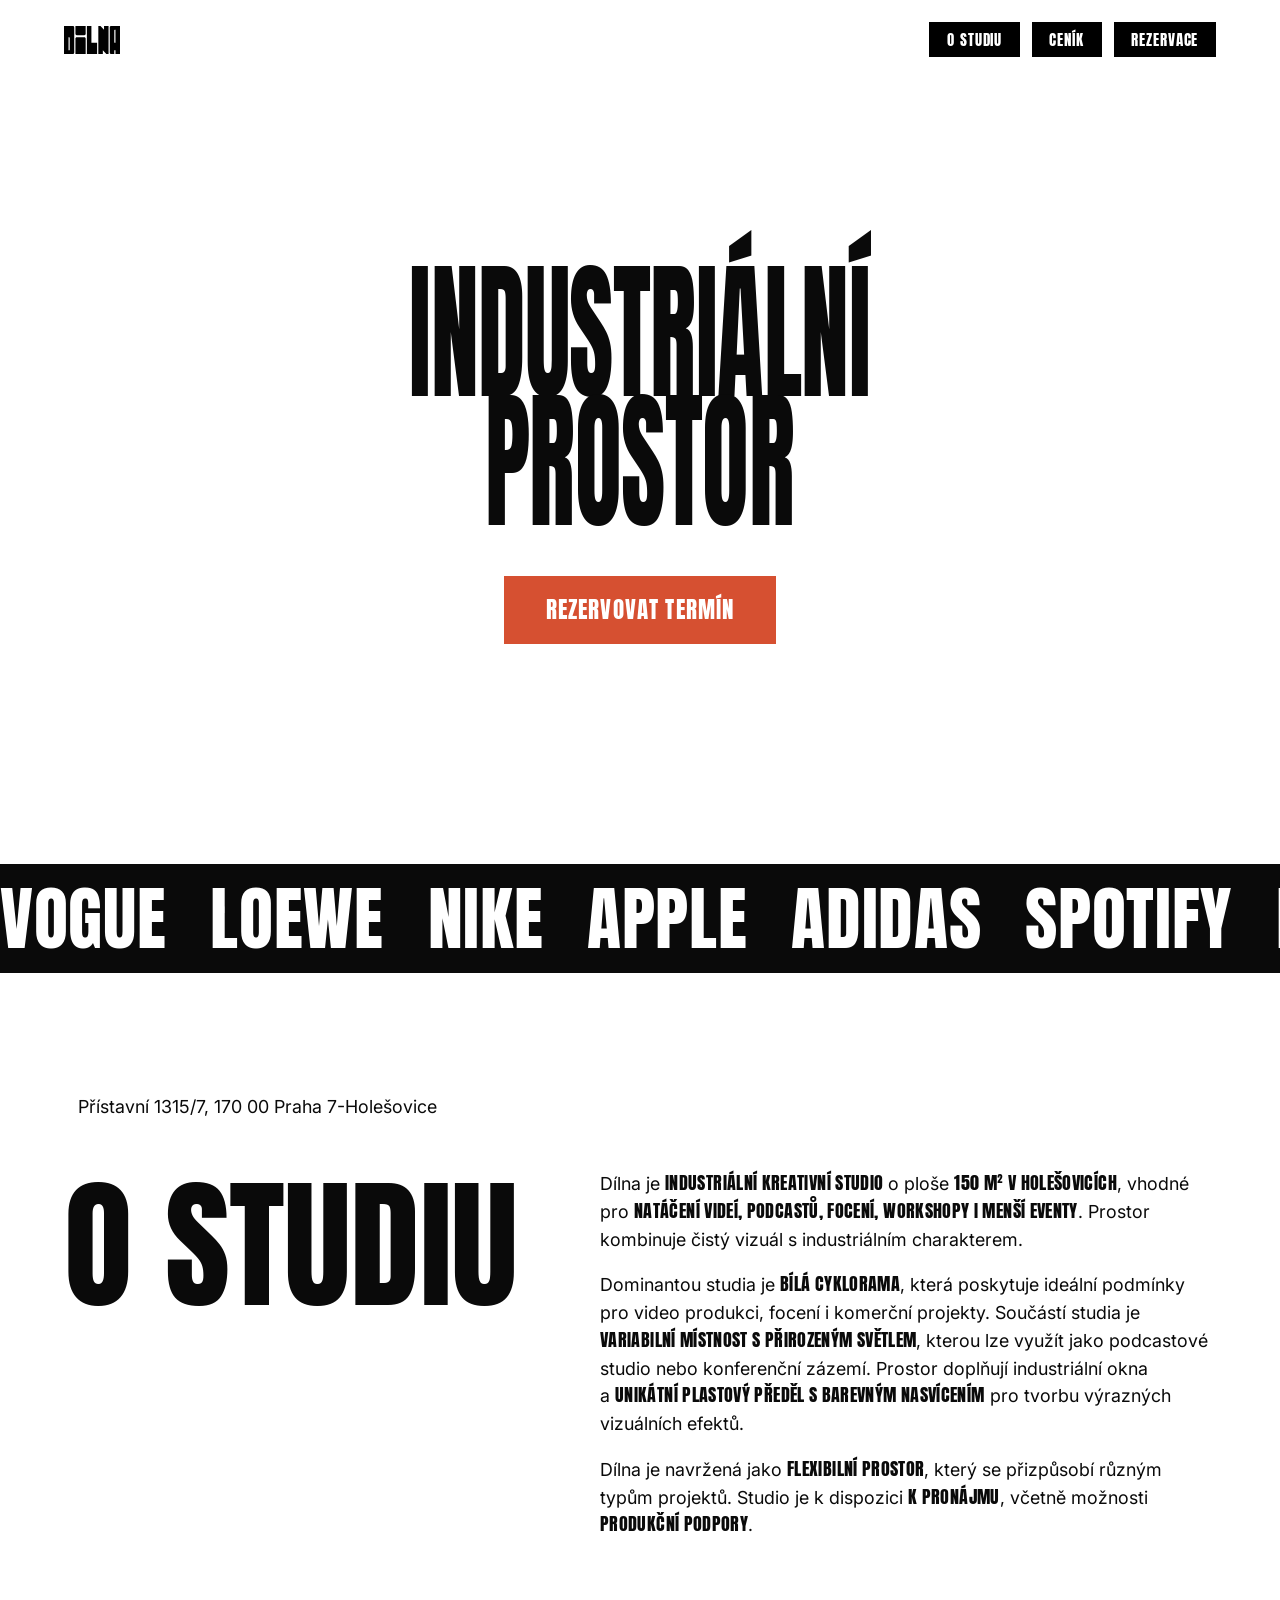
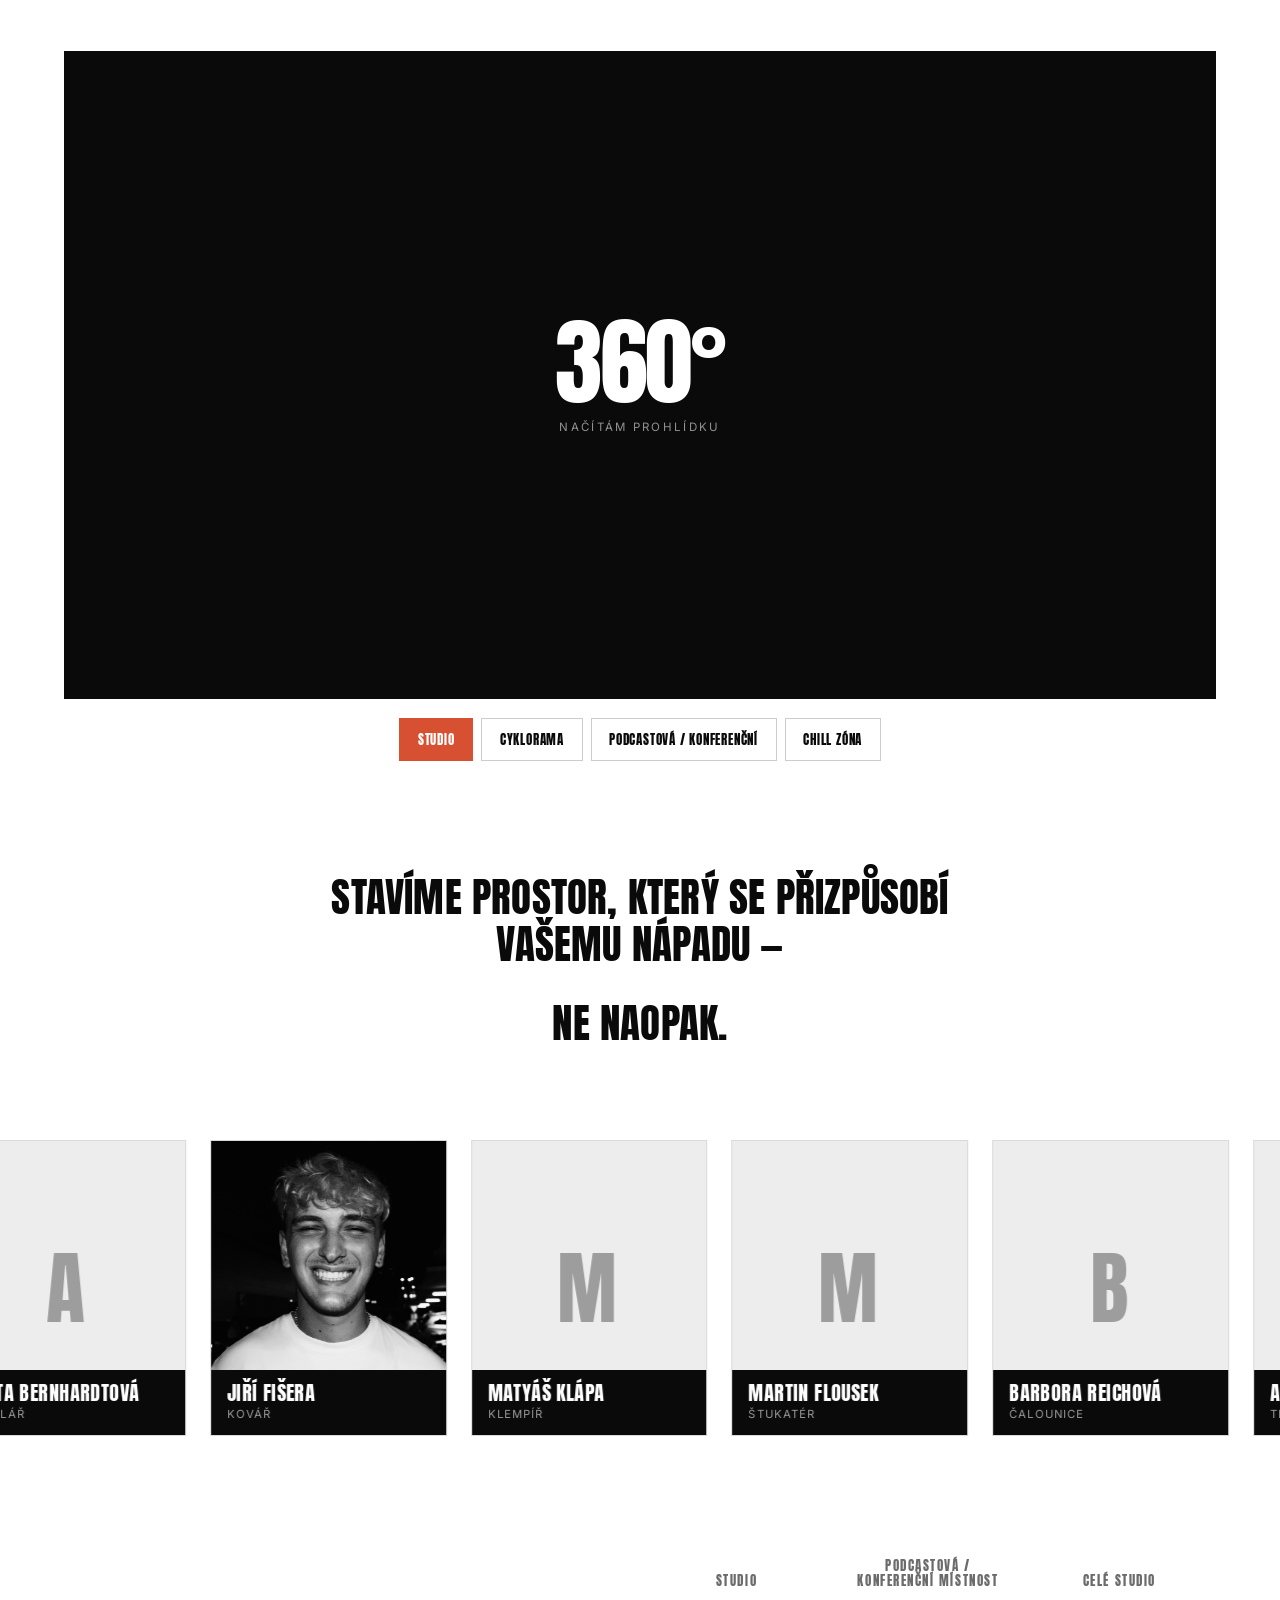
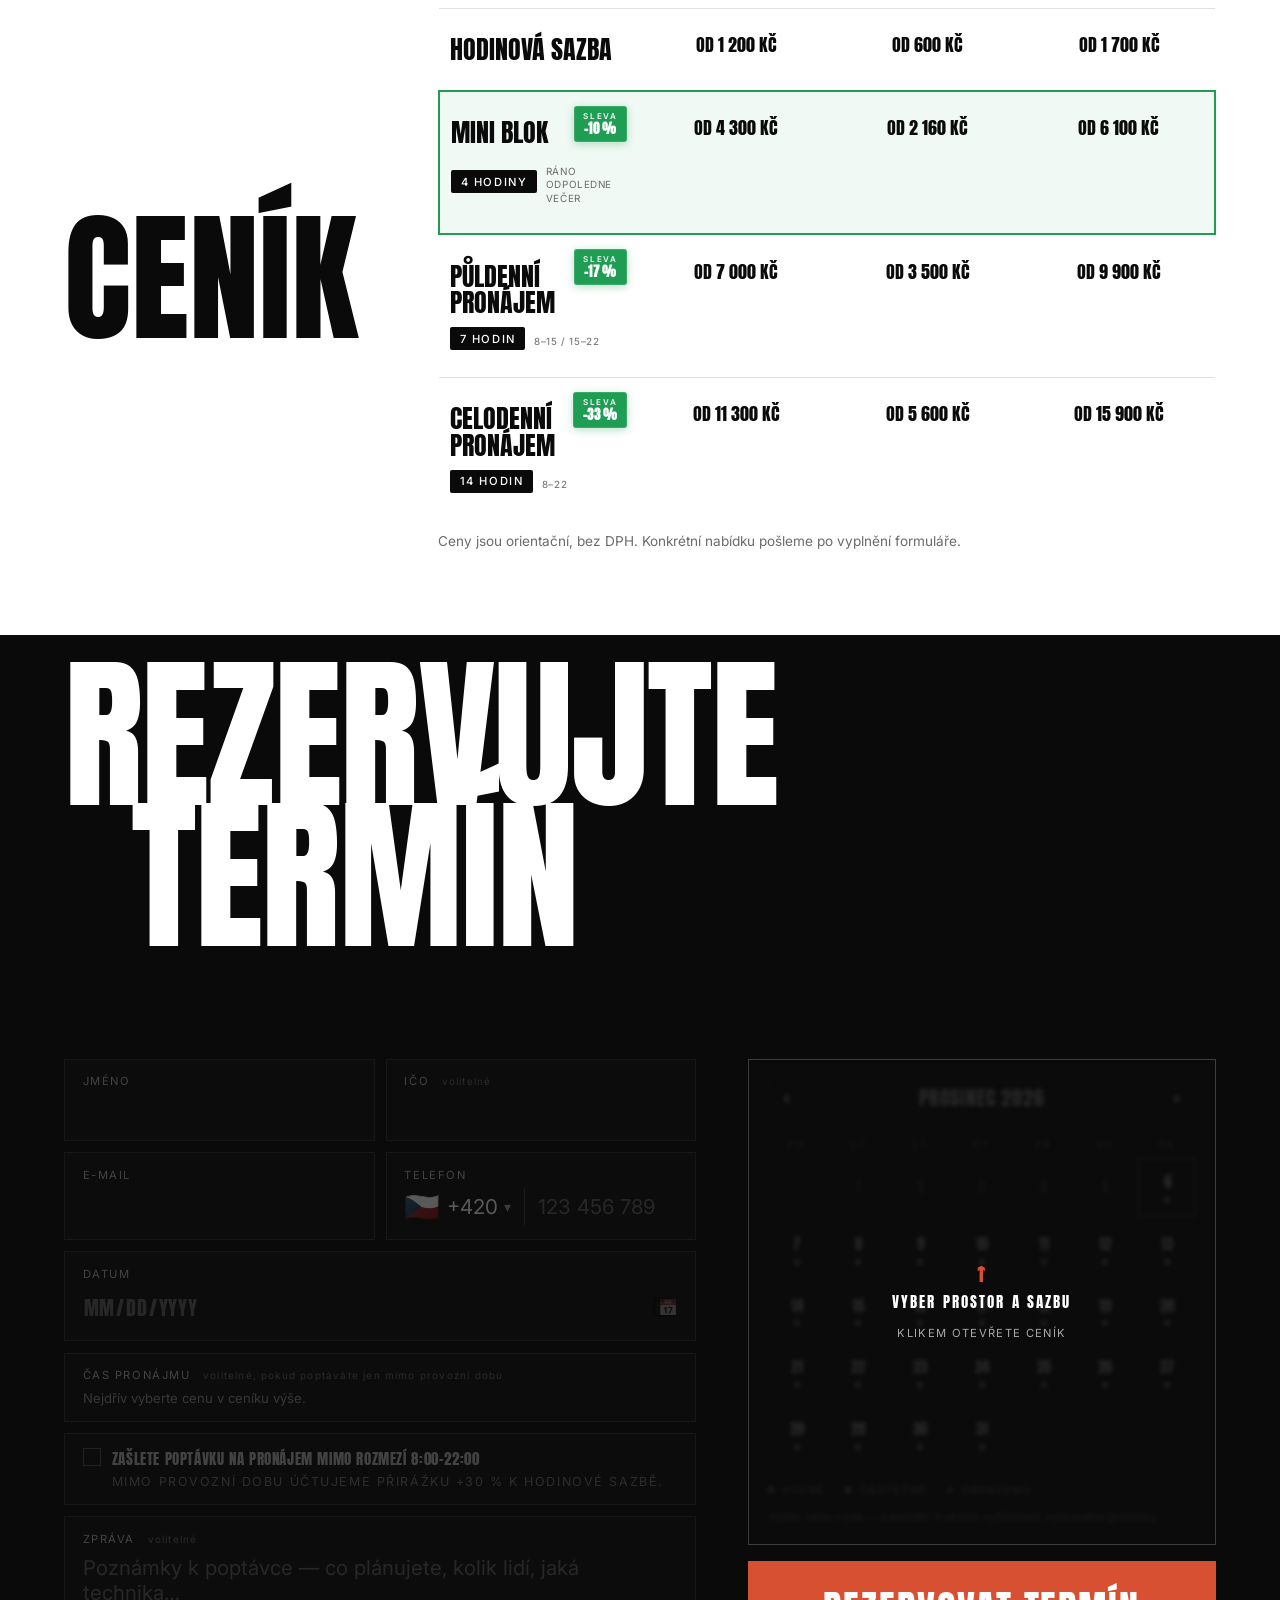
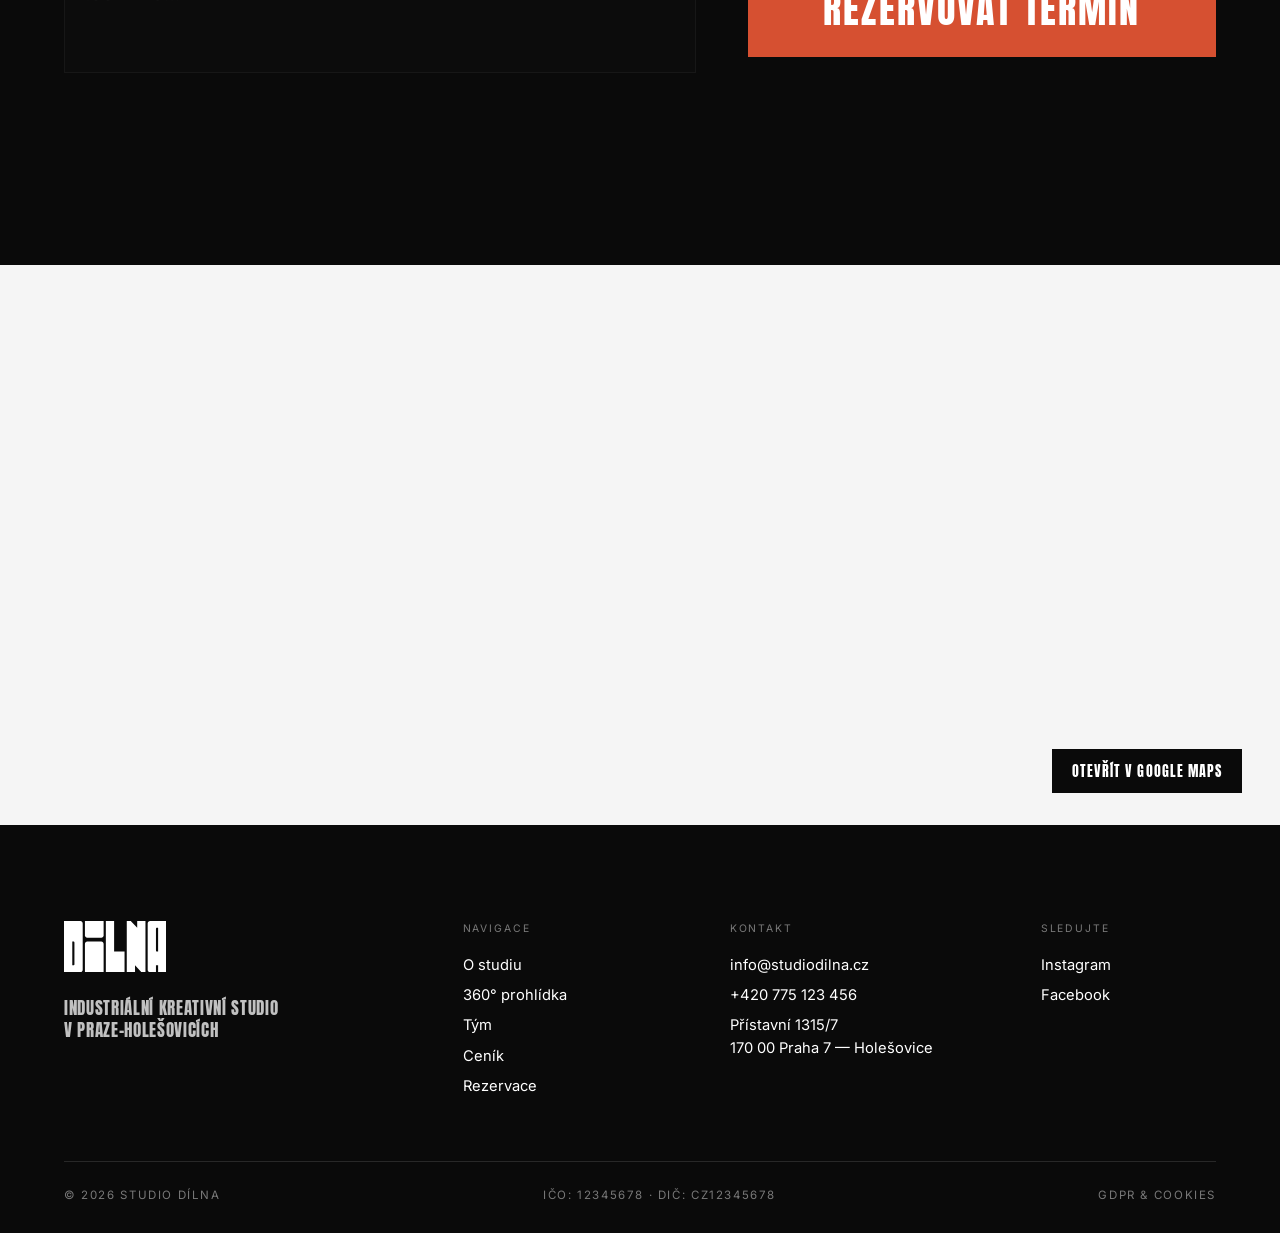
==== index.html @ 949842c7 "Pricing tiers redesign + booking flow polish - 4 tiers (hourly, mini 4h, half-day 7h, full-day 14h) " ====
<!DOCTYPE html>
<html lang="cs">
<head>
  <meta charset="UTF-8" />
  <meta name="viewport" content="width=device-width, initial-scale=1.0" />
  <title>Dílna — Industriální kreativní studio v Holešovicích</title>
  <meta name="description" content="Industriální kreativní studio 150 m² v Praze-Holešovicích pro natáčení, focení a produkci. K pronájmu na hodiny, půldny a celé dny." />
  <meta name="robots" content="noindex, nofollow" />
  <meta name="theme-color" content="#ffffff" />
  <link rel="icon" type="image/svg+xml" href="assets/logo.svg" />

  <!-- Preconnect — TLS handshake hned při startu, šetří ~150 ms na první fetch -->
  <link rel="preconnect" href="https://fonts.googleapis.com" />
  <link rel="preconnect" href="https://fonts.gstatic.com" crossorigin />
  <link rel="preconnect" href="https://images.unsplash.com" crossorigin />
  <link rel="preconnect" href="https://basemaps.cartocdn.com" crossorigin />
  <link rel="preconnect" href="https://cdn.jsdelivr.net" crossorigin />
  <link rel="preconnect" href="https://unpkg.com" crossorigin />

  <link href="https://fonts.googleapis.com/css2?family=Anton&family=Inter:wght@300;400;500&display=swap" rel="stylesheet" />
  <!-- Leaflet a Pannellum CSS/JS se NACHÁZEJÍ LAZY z script.js až když user
       doroluje k mapě/360, ne na initial page load (300 KB šetříme). -->
  <link rel="stylesheet" href="styles.css?v=105" />

  <meta property="og:title" content="Dílna — Industriální kreativní studio v Holešovicích" />
  <meta property="og:description" content="150 m² industriálního kreativního studia v Praze-Holešovicích pro natáčení, focení a produkci." />
  <meta property="og:type" content="website" />
  <meta property="og:url" content="https://studiodilna.cz" />
  <meta property="og:locale" content="cs_CZ" />

  <!-- LocalBusiness structured data — pomáhá Google v knowledge panelu -->
  <script type="application/ld+json">
  {
    "@context": "https://schema.org",
    "@type": "LocalBusiness",
    "name": "Studio Dílna",
    "description": "Industriální kreativní studio 150 m² v Praze-Holešovicích pro natáčení, focení, podcasty a workshopy.",
    "address": {
      "@type": "PostalAddress",
      "streetAddress": "Přístavní 1315/7",
      "addressLocality": "Praha 7-Holešovice",
      "postalCode": "170 00",
      "addressCountry": "CZ"
    },
    "geo": { "@type": "GeoCoordinates", "latitude": 50.10266, "longitude": 14.45046 },
    "email": "info@studiodilna.cz",
    "url": "https://studiodilna.cz",
    "areaServed": "Praha"
  }
  </script>
</head>
<body>

  <!-- SVG filtry: grain pro fotky + window-light pro pozadí -->
  <svg class="grain-svg" aria-hidden="true">
    <filter id="grain">
      <feTurbulence type="fractalNoise" baseFrequency="0.9" numOctaves="2" stitchTiles="stitch"/>
      <feColorMatrix values="0 0 0 0 0  0 0 0 0 0  0 0 0 0 0  0 0 0 0.55 0"/>
    </filter>
  </svg>


  <!-- ===== HEADER ===== -->
  <header class="nav" id="top">
    <a href="/" class="nav__logo" aria-label="Studio Dílna — domů">
      <svg viewBox="0 0 1291.92 647.57" xmlns="http://www.w3.org/2000/svg" aria-hidden="true">
        <path d="M842.12,0s-24.21,0-50.09,0v647.36h104.31v-88.47l81.48,88.47h50.09S1027.91,0,1027.91,0c-26.97,0-104.31,0-104.31,0v86.11L842.12,0"/>
        <polygon points="528.02 .2 528.02 647.57 763.9 647.57 763.9 385.88 632.33 385.88 632.33 .2 528.02 .2"/>
        <path d="M264.01,291.03v356.33h235.88v-356.33c0-17.8-13.09-32.23-29.23-32.23h-177.41c-16.15,0-29.23,14.43-29.23,32.23Z"/>
        <path d="M264.01,0v180.23c0,17.8,13.09,32.22,29.23,32.22h177.42c16.14,0,29.23-14.43,29.23-32.22V0h-235.88Z"/>
        <path d="M206.64,0H0v647.36h206.64c16.15,0,29.24-14.43,29.24-32.23V32.23C235.88,14.43,222.79,0,206.64,0ZM131.57,545.64c0,7.18-5.28,12.99-11.79,12.99h-15.47v-299.56h15.47c6.51,0,11.79,5.82,11.79,12.99v273.57Z"/>
        <path d="M1085.28,0c-16.15,0-29.24,14.43-29.24,32.23v582.91c0,17.8,13.09,32.23,29.24,32.23h75.07v-88.47h27.26v88.47h104.31V0h-206.64ZM1187.61,385.67h-15.47c-6.51,0-11.79-5.82-11.79-12.99V99.11c0-7.18,5.28-12.99,11.79-12.99h15.47v299.56Z"/>
      </svg>
    </a>
    <nav class="nav__menu">
      <a href="#o-studiu"><span>O studiu</span></a>
      <a href="#cenik"><span>Ceník</span></a>
      <a href="#rezervace"><span>Rezervace</span></a>
    </nav>
  </header>

  <!-- Overlay nad původním Rezervace tlačítkem — aktivuje se po průjezdu marquee.
       Mimo .nav, takže není pod jejím mix-blend-mode → renderuje se jako solid rust. -->
  <a class="nav-cta" href="#rezervace" aria-hidden="true" tabindex="-1">
    <span class="nav-cta__label">Rezervace</span>
  </a>

  <!-- ===== HERO ===== -->
  <section class="hero">
    <!-- Parallax floating images — sledují kurzor s lerp easingem -->
    <div class="floating" id="floating" aria-hidden="true">
      <div class="float-img float-img--1" data-depth="0.5">
        <img src="https://images.unsplash.com/photo-1727341554370-80e0fe9ad082?q=80&amp;w=400&amp;auto=format&amp;fit=crop" alt="" decoding="async" />
      </div>
      <div class="float-img float-img--2" data-depth="1">
        <img src="https://images.unsplash.com/photo-1640680608781-2e4199dd1579?q=80&amp;w=400&amp;auto=format&amp;fit=crop" alt="" decoding="async" />
      </div>
      <div class="float-img float-img--3" data-depth="2">
        <img src="https://images.unsplash.com/photo-1726083085160-feeb4e1e5b00?q=80&amp;w=400&amp;auto=format&amp;fit=crop" alt="" decoding="async" />
      </div>
      <div class="float-img float-img--4" data-depth="1">
        <img src="https://images.unsplash.com/photo-1562016600-ece13e8ba570?q=80&amp;w=400&amp;auto=format&amp;fit=crop" alt="" decoding="async" />
      </div>
      <div class="float-img float-img--5" data-depth="1">
        <img src="https://images.unsplash.com/photo-1624344965199-ed40391d20f2?q=80&amp;w=400&amp;auto=format&amp;fit=crop" alt="" decoding="async" />
      </div>
      <div class="float-img float-img--6" data-depth="2">
        <img src="https://images.unsplash.com/photo-1677338354108-223e807fb1bd?q=80&amp;w=400&amp;auto=format&amp;fit=crop" alt="" decoding="async" />
      </div>
      <div class="float-img float-img--7" data-depth="4">
        <img src="https://images.unsplash.com/photo-1689553079282-45df1b35741b?q=80&amp;w=500&amp;auto=format&amp;fit=crop" alt="" decoding="async" />
      </div>
      <div class="float-img float-img--8" data-depth="1">
        <img src="https://images.unsplash.com/photo-1721968317938-cf8c60fccd1a?q=80&amp;w=400&amp;auto=format&amp;fit=crop" alt="" decoding="async" />
      </div>
    </div>

    <!-- Vycentrovaný titul + CTA, nad floating layer -->
    <div class="hero__center">
      <h1 class="hero__title">
        <span class="hero__title-inner">
          <span class="line">Industriální</span>
          <span class="line">prostor</span>
        </span>
      </h1>
      <a href="#rezervace" class="btn-rust">
        <span class="btn-rust__label">Rezervovat termín</span>
      </a>
    </div>
  </section>

  <!-- ===== MARQUEE — scrolling logos ===== -->
  <!-- Placeholder loga: nahraď reálnými klienty / SVG, až je budeš mít -->
  <section class="marquee" aria-label="Klienti a značky">
    <div class="marquee__track">
      <span class="marquee__item">Vogue</span>
      <span class="marquee__item">Loewe</span>
      <span class="marquee__item">Nike</span>
      <span class="marquee__item">Apple</span>
      <span class="marquee__item">Adidas</span>
      <span class="marquee__item">Spotify</span>
      <span class="marquee__item">Mercedes-Benz</span>
      <span class="marquee__item">Forbes</span>
      <span class="marquee__item">GoPro</span>
      <span class="marquee__item">Hugo Boss</span>
      <span class="marquee__item" aria-hidden="true">Vogue</span>
      <span class="marquee__item" aria-hidden="true">Loewe</span>
      <span class="marquee__item" aria-hidden="true">Nike</span>
      <span class="marquee__item" aria-hidden="true">Apple</span>
      <span class="marquee__item" aria-hidden="true">Adidas</span>
      <span class="marquee__item" aria-hidden="true">Spotify</span>
      <span class="marquee__item" aria-hidden="true">Mercedes-Benz</span>
      <span class="marquee__item" aria-hidden="true">Forbes</span>
      <span class="marquee__item" aria-hidden="true">GoPro</span>
      <span class="marquee__item" aria-hidden="true">Hugo Boss</span>
    </div>
  </section>

  <!-- ===== O STUDIU ===== -->
  <section class="about" id="o-studiu">
    <a class="about__index" href="https://maps.app.goo.gl/gTKptpRTpkgJQnJR6" target="_blank" rel="noopener">Přístavní 1315/7, 170 00 Praha 7-Holešovice</a>
    <h2 class="about__heading">O studiu</h2>
    <div class="about__body">
      <p>Dílna je <strong class="about__hl">industriální kreativní studio</strong> o&nbsp;ploše <strong class="about__hl">150&nbsp;m² v&nbsp;Holešovicích</strong>, vhodné pro <strong class="about__hl">natáčení videí, podcastů, focení, workshopy i&nbsp;menší eventy</strong>. Prostor kombinuje čistý vizuál s&nbsp;industriálním charakterem.</p>
      <p>Dominantou studia je <strong class="about__hl">bílá cyklorama</strong>, která poskytuje ideální podmínky pro video produkci, focení i&nbsp;komerční projekty. Součástí studia je <strong class="about__hl">variabilní místnost s&nbsp;přirozeným světlem</strong>, kterou lze využít jako podcastové studio nebo konferenční zázemí. Prostor doplňují industriální okna a&nbsp;<strong class="about__hl">unikátní plastový předěl s&nbsp;barevným nasvícením</strong> pro tvorbu výrazných vizuálních efektů.</p>
      <p>Dílna je navržená jako <strong class="about__hl">flexibilní prostor</strong>, který se přizpůsobí různým typům projektů. Studio je k&nbsp;dispozici <strong class="about__hl">k&nbsp;pronájmu</strong>, včetně možnosti <strong class="about__hl">produkční podpory</strong>.</p>
    </div>
  </section>

  <!-- ===== 360° PROHLÍDKA — Pannellum viewer s přepínáním scén ===== -->
  <!-- TODO: vyměň `panorama` URL pro každou scénu v script.js initTour() -->
  <section class="tour" id="prohlidka">
    <div class="tour__viewer" id="tourViewer">
      <div class="tour__loader" id="tourLoader">
        <span class="tour__loader-icon">360°</span>
        <span class="tour__loader-label">Načítám prohlídku</span>
      </div>
    </div>
    <div class="tour__scenes" role="tablist" aria-label="Scény prohlídky">
      <button type="button" class="tour__scene-btn is-active" data-scene="studio" role="tab" aria-selected="true">Studio</button>
      <button type="button" class="tour__scene-btn" data-scene="cyklorama" role="tab">Cyklorama</button>
      <button type="button" class="tour__scene-btn" data-scene="podcast" role="tab">Podcastová / konferenční</button>
      <button type="button" class="tour__scene-btn" data-scene="chill" role="tab">Chill zóna</button>
    </div>
  </section>

  <!-- ===== MY DĚLNÍCI — auto-scrolling team karty + citace ===== -->
  <!-- Placeholder: nahraď reálnými fotkami v assets/team/* a swapni jména/role -->
  <section class="team" id="tym">
    <blockquote class="team__quote">
      <p class="team__quote-line">Stavíme prostor, který se přizpůsobí vašemu nápadu —</p>
      <p class="team__quote-line">ne naopak.</p>
      <p class="team__quote-line team__quote-line--sub" aria-hidden="true">&nbsp;</p>
    </blockquote>
    <div class="team__viewport" aria-label="Tým studia Dílna">
      <div class="team__track">
        <article class="team__card">
          <div class="team__photo">
            <span class="team__photo-label">A</span>
            <div class="team__overlay">
              <span class="team__name">Aneta Bernhardtová</span>
              <span class="team__role">Truhlář</span>
            </div>
          </div>
        </article>
        <article class="team__card">
          <div class="team__photo">
            <img src="assets/team/jiri.jpg" alt="Jiří Fišera" loading="lazy" decoding="async" />
            <div class="team__overlay">
              <span class="team__name">Jiří Fišera</span>
              <span class="team__role">Kovář</span>
            </div>
          </div>
        </article>
        <article class="team__card">
          <div class="team__photo">
            <span class="team__photo-label">M</span>
            <div class="team__overlay">
              <span class="team__name">Matyáš Klápa</span>
              <span class="team__role">Klempíř</span>
            </div>
          </div>
        </article>
        <article class="team__card">
          <div class="team__photo">
            <span class="team__photo-label">M</span>
            <div class="team__overlay">
              <span class="team__name">Martin Flousek</span>
              <span class="team__role">Štukatér</span>
            </div>
          </div>
        </article>
        <article class="team__card">
          <div class="team__photo">
            <span class="team__photo-label">B</span>
            <div class="team__overlay">
              <span class="team__name">Barbora Reichová</span>
              <span class="team__role">Čalounice</span>
            </div>
          </div>
        </article>

        <article class="team__card" aria-hidden="true">
          <div class="team__photo">
            <span class="team__photo-label">A</span>
            <div class="team__overlay">
              <span class="team__name">Aneta Bernhardtová</span>
              <span class="team__role">Truhlář</span>
            </div>
          </div>
        </article>
        <article class="team__card" aria-hidden="true">
          <div class="team__photo">
            <img src="assets/team/jiri.jpg" alt="Jiří Fišera" loading="lazy" decoding="async" />
            <div class="team__overlay">
              <span class="team__name">Jiří Fišera</span>
              <span class="team__role">Kovář</span>
            </div>
          </div>
        </article>
        <article class="team__card" aria-hidden="true">
          <div class="team__photo">
            <span class="team__photo-label">M</span>
            <div class="team__overlay">
              <span class="team__name">Matyáš Klápa</span>
              <span class="team__role">Klempíř</span>
            </div>
          </div>
        </article>
        <article class="team__card" aria-hidden="true">
          <div class="team__photo">
            <span class="team__photo-label">M</span>
            <div class="team__overlay">
              <span class="team__name">Martin Flousek</span>
              <span class="team__role">Štukatér</span>
            </div>
          </div>
        </article>
        <article class="team__card" aria-hidden="true">
          <div class="team__photo">
            <span class="team__photo-label">B</span>
            <div class="team__overlay">
              <span class="team__name">Barbora Reichová</span>
              <span class="team__role">Čalounice</span>
            </div>
          </div>
        </article>
      </div>
    </div>
  </section>

  <!-- ===== CENÍK ===== -->
  <section class="pricing" id="cenik">
    <div class="pricing__head">
      <h2 class="pricing__heading">Ceník</h2>
    </div>

    <div class="pricing__table-wrap">
      <table class="pricing__table">
        <thead>
          <tr>
            <th class="pricing__corner" scope="col"></th>
            <th scope="col" data-space-label="Studio">Studio</th>
            <th scope="col" data-space-label="Podcastová / konferenční místnost">Podcastová /<br />konferenční místnost</th>
            <th scope="col" data-space-label="Celé studio">Celé studio</th>
          </tr>
        </thead>
        <tbody>
          <tr data-tier-label="Hodinová sazba">
            <th scope="row">Hodinová sazba</th>
            <td class="price-cell" data-price="od 1 200 Kč" tabindex="0" role="button">od 1 200 Kč</td>
            <td class="price-cell" data-price="od 600 Kč" tabindex="0" role="button">od 600 Kč</td>
            <td class="price-cell" data-price="od 1 700 Kč" tabindex="0" role="button">od 1 700 Kč</td>
          </tr>
          <tr class="tier-row--featured" data-tier-label="Mini blok (4 h)">
            <th scope="row"><span class="row-badge"><span class="row-badge-label">Sleva</span><span class="row-badge-value">−10 %</span></span>Mini blok<span class="tier-meta"><span class="duration-tag">4 hodiny</span><small>Ráno<br>Odpoledne<br>Večer</small></span></th>
            <td class="price-cell" data-price="od 4 300 Kč" tabindex="0" role="button">od 4 300 Kč</td>
            <td class="price-cell" data-price="od 2 160 Kč" tabindex="0" role="button">od 2 160 Kč</td>
            <td class="price-cell" data-price="od 6 100 Kč" tabindex="0" role="button">od 6 100 Kč</td>
          </tr>
          <tr data-tier-label="Půldenní pronájem (7 h)">
            <th scope="row"><span class="row-badge"><span class="row-badge-label">Sleva</span><span class="row-badge-value">−17 %</span></span>Půldenní pronájem<span class="tier-meta"><span class="duration-tag">7 hodin</span><small>8–15 / 15–22</small></span></th>
            <td class="price-cell" data-price="od 7 000 Kč" tabindex="0" role="button">od 7 000 Kč</td>
            <td class="price-cell" data-price="od 3 500 Kč" tabindex="0" role="button">od 3 500 Kč</td>
            <td class="price-cell" data-price="od 9 900 Kč" tabindex="0" role="button">od 9 900 Kč</td>
          </tr>
          <tr data-tier-label="Celodenní pronájem (14 h)">
            <th scope="row"><span class="row-badge"><span class="row-badge-label">Sleva</span><span class="row-badge-value">−33 %</span></span>Celodenní pronájem<span class="tier-meta"><span class="duration-tag">14 hodin</span><small>8–22</small></span></th>
            <td class="price-cell" data-price="od 11 300 Kč" tabindex="0" role="button">od 11 300 Kč</td>
            <td class="price-cell" data-price="od 5 600 Kč" tabindex="0" role="button">od 5 600 Kč</td>
            <td class="price-cell" data-price="od 15 900 Kč" tabindex="0" role="button">od 15 900 Kč</td>
          </tr>
        </tbody>
      </table>
      <p class="pricing__note">Ceny jsou orientační, bez DPH. Konkrétní nabídku pošleme po vyplnění formuláře.</p>
      <div class="pricing__alert" id="pricingAlert">Vyberte prosím cenovou variantu — bez ní nelze odeslat poptávku.</div>
    </div>
  </section>

  <!-- ===== REZERVACE ===== -->
  <section class="booking" id="rezervace">
    <div class="booking__head">
      <h2 class="booking__heading">
        <span>Rezervujte</span>
        <span>termín</span>
      </h2>
    </div>

    <form class="booking-form" id="bookingForm" action="https://formspree.io/f/mlgzwljw" method="POST" novalidate>
      <!-- Success overlay — animovaný checkmark, ukáže se po úspěšném odeslání -->
      <div class="booking__success" id="bookingSuccess" hidden>
        <svg class="booking__success-icon" viewBox="0 0 64 64" aria-hidden="true">
          <circle class="booking__success-circle" cx="32" cy="32" r="28" />
          <path class="booking__success-check" d="M19 33 L28 42 L46 22" />
        </svg>
        <h3 class="booking__success-title">Poptávka odeslána</h3>
        <p class="booking__success-text">Děkujeme. Ozveme se vám do 24 hodin na e-mail.</p>
      </div>
      <input type="hidden" name="varianta" id="f-variant" />
      <input type="hidden" name="_subject" value="Nová poptávka — Studio Dílna" />
      <!-- Honeypot proti botům -->
      <input type="text" name="_gotcha" style="display:none" tabindex="-1" autocomplete="off" />

      <div class="booking__layout">
        <div class="booking__form-col">
          <div class="booking__variant" id="bookingVariant" hidden>
            <span class="booking__variant-label">Vybraná varianta</span>
            <span class="booking__variant-value" id="bookingVariantValue"></span>
            <span class="booking__variant-price" id="bookingVariantPrice"></span>
            <button type="button" class="booking__variant-clear" id="bookingVariantClear" aria-label="Zrušit výběr">×</button>
          </div>

          <div class="form">

          <div class="field">
            <label for="f-name">Jméno</label>
            <input id="f-name" name="jmeno" type="text" required autocomplete="name" />
          </div>

          <div class="field">
            <label for="f-ico">IČO <span class="field__optional">volitelné</span></label>
            <input id="f-ico" name="ico" type="text" inputmode="numeric" pattern="[0-9]{8}" maxlength="8" autocomplete="off" />
          </div>

          <div class="field">
            <label for="f-email">E-mail</label>
            <div class="email-input">
              <input id="f-email" name="email" type="email" required autocomplete="email" />
              <span class="email-input__ghost" id="emailGhost" aria-hidden="true"></span>
            </div>
          </div>

          <div class="field">
            <label for="f-phone">Telefon</label>
            <div class="phone-input">
              <button type="button" class="phone-flag" id="phoneFlagBtn" aria-haspopup="listbox" aria-expanded="false">
                <span class="phone-flag__icon" id="phoneFlagIcon">🇨🇿</span>
                <span class="phone-flag__code" id="phoneFlagCode">+420</span>
                <span class="phone-flag__caret" aria-hidden="true">▾</span>
              </button>
              <ul class="phone-flag__menu" id="phoneFlagMenu" role="listbox" hidden></ul>
              <input id="f-phone" name="telefon" type="tel" autocomplete="tel" placeholder="123 456 789" required />
              <input type="hidden" name="telefon_predvolba" id="f-phone-prefix" value="+420" />
            </div>
          </div>

          <div class="field">
            <label for="f-date">Datum</label>
            <div class="date-input">
              <input id="f-date" name="datum" type="date" required />
              <span class="date-input__icon" aria-hidden="true">📅</span>
            </div>
          </div>

          <div class="field field--full time-field">
            <label>Čas pronájmu <span class="field__optional">volitelné, pokud poptáváte jen mimo provozní dobu</span></label>
            <div class="time-picker" id="timePicker">
              <p class="time-picker__hint">Nejdřív vyberte cenu a datum — ukážeme dostupné časy.</p>
            </div>
            <input type="hidden" name="cas_od" id="f-time-from" />
            <input type="hidden" name="cas_do" id="f-time-to" />
            <input type="hidden" name="cena_celkem" id="f-price-total" />
          </div>

          <div class="field field--full overtime-field">
            <label class="overtime-toggle">
              <input type="checkbox" id="f-overtime-enabled" name="prescas_zajem" />
              <span class="overtime-toggle__text">
                <strong>Zašlete poptávku na pronájem mimo rozmezí 8:00–22:00</strong>
                <small>Mimo provozní dobu účtujeme přirážku +30 % k hodinové sazbě.</small>
              </span>
            </label>
            <div class="overtime-detail" id="overtimeDetail" hidden>
              <div class="overtime-times">
                <div class="time-pop">
                  <span class="time-pop__label">Od</span>
                  <button type="button" class="time-pop__btn" id="otFromBtn" aria-haspopup="listbox" aria-expanded="false">
                    <span class="time-pop__value" id="otFromValue">—:—</span>
                    <svg class="time-pop__caret" aria-hidden="true" viewBox="0 0 12 8"><path d="M1 1l5 5 5-5"/></svg>
                  </button>
                  <div class="time-pop__menu" id="otFromMenu" role="listbox" aria-label="Čas od" hidden></div>
                  <input type="hidden" id="f-overtime-from" name="prescas_od" />
                </div>
                <span class="time-pop__sep" aria-hidden="true">→</span>
                <div class="time-pop">
                  <span class="time-pop__label">Do</span>
                  <button type="button" class="time-pop__btn" id="otToBtn" aria-haspopup="listbox" aria-expanded="false">
                    <span class="time-pop__value" id="otToValue">—:—</span>
                    <svg class="time-pop__caret" aria-hidden="true" viewBox="0 0 12 8"><path d="M1 1l5 5 5-5"/></svg>
                  </button>
                  <div class="time-pop__menu" id="otToMenu" role="listbox" aria-label="Čas do" hidden></div>
                  <input type="hidden" id="f-overtime-to" name="prescas_do" />
                </div>
              </div>
              <div class="overtime-summary">
                <span class="overtime-rate" id="overtimeRate">Vyber prostor v ceníku</span>
                <span class="overtime-calc" id="overtimeCalc"></span>
              </div>
              <p class="overtime-hint">Odhadovaná cena za přesčas se připočte k celkové ceně. Přesný čas potvrdíme po vašem kontaktu.</p>
            </div>
          </div>

          <div class="field field--full">
            <label for="f-msg">Zpráva <span class="field__optional">volitelné</span></label>
            <textarea id="f-msg" name="zprava" rows="4" placeholder="Poznámky k poptávce — co plánujete, kolik lidí, jaká technika…"></textarea>
          </div>
          </div>
        </div>

        <div class="booking__calendar-col">
          <div class="calendar" id="calendar">
          <button type="button" class="calendar__lock" id="calendarLockBtn" aria-label="Nejdřív vyberte cenu v ceníku výše">
            <span class="calendar__lock-arrow" aria-hidden="true">↑</span>
            <span class="calendar__lock-text">Vyber prostor a sazbu</span>
            <span class="calendar__lock-sub">Klikem otevřete ceník</span>
          </button>
          <div class="calendar__header">
            <button type="button" class="calendar__nav" data-dir="-1" aria-label="Předchozí měsíc">‹</button>
            <h3 class="calendar__title" id="calendarTitle"></h3>
            <button type="button" class="calendar__nav" data-dir="1" aria-label="Další měsíc">›</button>
          </div>
          <div class="calendar__weekdays" aria-hidden="true">
            <span>Po</span><span>Út</span><span>St</span><span>Čt</span><span>Pá</span><span>So</span><span>Ne</span>
          </div>
          <div class="calendar__grid" id="calendarGrid"></div>
          <ul class="calendar__legend" aria-hidden="true">
            <li><span class="calendar__dot calendar__dot--free"></span>Volné</li>
            <li><span class="calendar__dot calendar__dot--partial"></span>Částečně</li>
            <li><span class="calendar__dot calendar__dot--busy"></span>Obsazeno</li>
          </ul>
            <p class="calendar__hint" id="calendarHint">Vyber cenu výše — kalendář ti ukáže vytíženost vybraného prostoru.</p>
          </div>

          <div class="booking-form__total" id="formTotal" hidden>
            <div class="booking-form__total-head">
              <span class="booking-form__total-label">Cena celkem</span>
              <span class="booking-form__total-detail" id="formTotalDetail"></span>
            </div>
            <div class="booking-form__total-amount">
              <span class="booking-form__total-price" id="formTotalPrice"></span>
              <span class="booking-form__total-vat">
                + DPH 21 % <em id="formTotalVat"></em>
              </span>
            </div>
            <div class="booking-form__total-grand">
              <span class="booking-form__total-grand-label">S DPH</span>
              <span class="booking-form__total-grand-price" id="formTotalGrand"></span>
            </div>
          </div>

          <button class="btn-rust btn-rust--block booking-form__submit" type="submit" id="bookingSubmit">
            <span class="btn-rust__label">Rezervovat termín</span>
          </button>
          <div class="form__feedback" id="formFeedback" hidden></div>
        </div>
      </div>
    </form>
  </section>

  <!-- ===== MAPA ===== -->
  <section class="map" aria-label="Poloha studia Dílna na mapě">
    <div class="map__canvas" id="mapCanvas"></div>
    <a class="map__cta" href="https://maps.app.goo.gl/gTKptpRTpkgJQnJR6" target="_blank" rel="noopener">
      Otevřít v Google Maps
    </a>
  </section>

  <!-- ===== FOOTER ===== -->
  <footer class="foot">
    <div class="foot__top">
      <div class="foot__brand">
        <a href="#top" class="foot__logo" aria-label="Studio Dílna — domů">
          <svg viewBox="0 0 1291.92 647.57" xmlns="http://www.w3.org/2000/svg" aria-hidden="true">
            <path d="M842.12,0s-24.21,0-50.09,0v647.36h104.31v-88.47l81.48,88.47h50.09S1027.91,0,1027.91,0c-26.97,0-104.31,0-104.31,0v86.11L842.12,0"/>
            <polygon points="528.02 .2 528.02 647.57 763.9 647.57 763.9 385.88 632.33 385.88 632.33 .2 528.02 .2"/>
            <path d="M264.01,291.03v356.33h235.88v-356.33c0-17.8-13.09-32.23-29.23-32.23h-177.41c-16.15,0-29.23,14.43-29.23,32.23Z"/>
            <path d="M264.01,0v180.23c0,17.8,13.09,32.22,29.23,32.22h177.42c16.14,0,29.23-14.43,29.23-32.22V0h-235.88Z"/>
            <path d="M206.64,0H0v647.36h206.64c16.15,0,29.24-14.43,29.24-32.23V32.23C235.88,14.43,222.79,0,206.64,0ZM131.57,545.64c0,7.18-5.28,12.99-11.79,12.99h-15.47v-299.56h15.47c6.51,0,11.79,5.82,11.79,12.99v273.57Z"/>
            <path d="M1085.28,0c-16.15,0-29.24,14.43-29.24,32.23v582.91c0,17.8,13.09,32.23,29.24,32.23h75.07v-88.47h27.26v88.47h104.31V0h-206.64ZM1187.61,385.67h-15.47c-6.51,0-11.79-5.82-11.79-12.99V99.11c0-7.18,5.28-12.99,11.79-12.99h15.47v299.56Z"/>
          </svg>
        </a>
        <p class="foot__tag">Industriální kreativní studio<br />v Praze-Holešovicích</p>
      </div>

      <nav class="foot__nav" aria-label="Navigace">
        <span class="foot__label">Navigace</span>
        <a href="#o-studiu">O studiu</a>
        <a href="#prohlidka">360° prohlídka</a>
        <a href="#tym">Tým</a>
        <a href="#cenik">Ceník</a>
        <a href="#rezervace">Rezervace</a>
      </nav>

      <div class="foot__col">
        <span class="foot__label">Kontakt</span>
        <a href="mailto:info@studiodilna.cz">info@studiodilna.cz</a>
        <a href="tel:+420775123456">+420 775 123 456</a>
        <a href="https://maps.app.goo.gl/gTKptpRTpkgJQnJR6" target="_blank" rel="noopener">
          Přístavní 1315/7<br />170 00 Praha 7 — Holešovice
        </a>
      </div>

      <div class="foot__col">
        <span class="foot__label">Sledujte</span>
        <a href="https://www.instagram.com/" target="_blank" rel="noopener noreferrer">Instagram</a>
        <a href="https://www.facebook.com/" target="_blank" rel="noopener noreferrer">Facebook</a>
      </div>
    </div>

    <div class="foot__bottom">
      <span>© 2026 Studio Dílna</span>
      <span class="foot__legal">IČO: 12345678 · DIČ: CZ12345678</span>
      <a class="foot__legal" href="#">GDPR &amp; cookies</a>
    </div>
  </footer>

  <div class="toast" id="toast" role="status" aria-live="polite"></div>
  <script src="script.js?v=105" defer></script>
</body>
</html>
---- styles.css ----
/* =========================================================
   DÍLNA — minimalistický editorial layout
   bílá / černá, silná condensed typografie, hodně whitespace
   ========================================================= */

*,
*::before,
*::after { box-sizing: border-box; }

:root {
  --ink: #0a0a0a;
  --ink-soft: #6b6b6b;
  --paper: #ffffff;
  --line: #111111;
  --line-soft: rgba(10, 10, 10, 0.12);

  /* CTA — vivid red-orange */
  --rust: #d65031;
  --rust-deep: #a83a22;
  --rust-glow: rgba(214, 80, 49, 0.32);

  --pad-x: clamp(1.5rem, 5vw, 5rem);

  --display: "Anton", "Arial Narrow", "Helvetica Neue Condensed", sans-serif;
  --sans: "Inter", -apple-system, BlinkMacSystemFont, "Helvetica Neue", Arial, sans-serif;

  --t-ease: cubic-bezier(0.2, 0.7, 0.2, 1);
}

html { scroll-behavior: smooth; }

body {
  margin: 0;
  background: var(--paper);
  color: var(--ink);
  font-family: var(--sans);
  font-size: 16px;
  line-height: 1.5;
  -webkit-font-smoothing: antialiased;
  text-rendering: optimizeLegibility;
}

img { display: block; max-width: 100%; height: auto; }

a {
  color: inherit;
  text-decoration: none;
}

button { font: inherit; cursor: pointer; }

::selection { background: var(--ink); color: var(--paper); }

.grain-svg {
  position: absolute;
  width: 0;
  height: 0;
  pointer-events: none;
}

/* =========================================================
   NAV
   ========================================================= */
.nav {
  position: fixed;
  top: 0;
  left: 0;
  right: 0;
  z-index: 50;
  display: flex;
  align-items: center;
  justify-content: space-between;
  padding: 1.4rem var(--pad-x);
  mix-blend-mode: difference;
  color: #fff;
}

.nav__logo {
  display: block;
  width: 56px;
  line-height: 0;
}
.nav__logo svg {
  width: 100%;
  height: auto;
  fill: currentColor;
}

.nav__menu {
  display: flex;
  gap: 0.75rem;
  letter-spacing: 0.12em;
  text-transform: uppercase;
}
/* Menu link = plně černá výplň + bílý text (přes difference blend rodiče .nav).
   Hover = jemné zvětšení tlačítka, žádná další animace. */
.nav__menu a {
  position: relative;
  display: inline-flex;
  align-items: center;
  padding: 0.6rem 1.1rem;
  font-family: var(--display);
  font-size: 0.95rem;
  font-weight: 400;
  line-height: 1;
  letter-spacing: 0.06em;
  background: #fff; /* renders černě přes difference blend nadřazené .nav */
  color: #000;      /* renders bíle přes difference blend */
  transition: transform 0.35s var(--t-ease);
}
.nav__menu a:hover {
  transform: scale(1.06);
}

/* Crossfade mezi originálem a overlay: opacity místo display, oba pořád v DOM */
.nav__menu a[href="#rezervace"] {
  transition:
    transform 0.35s var(--t-ease),
    opacity 0.3s ease;
}
.nav__menu a[href="#rezervace"].is-hidden-orig {
  opacity: 0;
  pointer-events: none;
}

/* Overlay tlačítko mimo .nav blend kontext — solid rust nezávisle na pozadí.
   Default opacity 0 + pointer-events: none. JS toggluje .is-visible. */
.nav-cta {
  position: fixed;
  top: 0;
  left: 0;
  z-index: 60;
  display: inline-flex;
  align-items: center;
  /* padding stejný jako .nav__menu a — overlay roste přirozeně podle obsahu,
     drží stejný box jako originál → žádný horizontální posun */
  padding: 0.6rem 1.1rem;
  font-family: var(--display);
  font-size: 0.95rem;
  font-weight: 400;
  letter-spacing: 0.06em;
  line-height: 1;
  text-transform: uppercase;
  text-decoration: none;
  background: var(--rust);
  color: var(--paper);
  overflow: hidden;
  isolation: isolate;
  cursor: pointer;
  opacity: 0;
  pointer-events: none;
  transition:
    transform 0.35s var(--t-ease),
    opacity 0.3s ease;
}
.nav-cta.is-visible {
  opacity: 1;
  pointer-events: auto;
}
.nav-cta:hover { transform: scale(1.06); }
.nav-cta::before {
  content: "";
  position: absolute;
  inset: 0;
  background: linear-gradient(
    120deg,
    transparent 0%,
    transparent 35%,
    rgba(255, 255, 255, 0.22) 50%,
    transparent 65%,
    transparent 100%
  );
  transform: translateX(-110%);
  animation: btn-shine 4.2s var(--t-ease) infinite;
  pointer-events: none;
}
.nav-cta__label {
  position: relative;
  z-index: 1;
}

@media (max-width: 640px) {
  .nav__menu { gap: 0.5rem; }
  .nav__menu a { padding: 0.45rem 0.75rem; font-size: 0.66rem; letter-spacing: 0.1em; }
  .nav__logo { width: 44px; }
  /* Overlay match s originálem na úzkém viewportu — padding + font shodný s .nav__menu a */
  .nav-cta { padding: 0.45rem 0.75rem; font-size: 0.66rem; letter-spacing: 0.1em; }
}

/* =========================================================
   HERO
   ========================================================= */
.hero {
  position: relative;
  min-height: 96vh;
  padding: 8rem var(--pad-x) 5rem;
  display: flex;
  align-items: center;
  justify-content: center;
  overflow: hidden;
}

/* Centered titulek + CTA — bez z-index, ať se neuzavře stacking context
   a mix-blend-mode na titulu dosáhne až na floating obrázky pod ním.
   pointer-events: none, ať drag obrázku prošel skrz; auto se vrací na btn-rust níže. */
.hero__center {
  position: relative;
  display: flex;
  flex-direction: column;
  align-items: center;
  gap: 3rem;
  text-align: center;
  pointer-events: none;
}
.hero__center .btn-rust { pointer-events: auto; }

.hero__sub {
  font-size: 0.72rem;
  letter-spacing: 0.18em;
  text-transform: uppercase;
  color: var(--ink-soft);
}

.hero__title {
  margin: 0 0 1em;
  font-family: var(--display);
  font-weight: 400;
  letter-spacing: -0.005em;
  text-transform: uppercase;
  font-size: clamp(2.6rem, 7.5vw, 7.5rem);
  color: var(--ink);
  user-select: none;
  -webkit-user-select: none;
  pointer-events: none;
  display: flex;
  flex-direction: column;
  align-items: center;
  text-align: center;
  line-height: 0.85;
  transform: scaleY(1.575);
  transform-origin: top center;
}

.hero__title-inner {
  display: flex;
  flex-direction: column;
  align-items: center;
}

.hero__title .line { display: block; }


/* =========================================================
   FLOATING — parallax obrázky v pozadí hera
   ========================================================= */
.floating {
  position: absolute;
  inset: 0;
  z-index: 0;
  pointer-events: none;
  overflow: hidden;
}

.float-img {
  position: absolute;
  pointer-events: auto;
  will-change: transform;
  touch-action: none; /* aby pointermove nepouštěl scroll na touch */
  user-select: none;
}
.float-img > img {
  display: block;
  width: 100%;
  height: 100%;
  object-fit: cover;
  cursor: grab;
  opacity: 0;
  -webkit-user-drag: none;
  user-select: none;
  transition:
    opacity 0.55s var(--t-ease),
    transform 0.25s var(--t-ease),
    filter 0.4s var(--t-ease);
  filter: grayscale(8%) contrast(1.02);
}
.float-img > img.is-loaded { opacity: 1; }
.float-img > img:hover {
  transform: scale(1.05);
  filter: grayscale(0%) contrast(1.05);
}
.float-img.is-dragging > img {
  cursor: grabbing;
  transform: scale(1.08);
  filter: grayscale(0%) contrast(1.08);
}
.float-img.is-dragging {
  z-index: 10;
}

/* Pozice + velikosti — fluidně škálované s viewport šířkou */
.float-img--1 { top: 8%;  left: 11%; width: clamp(56px, 8vw, 96px);   height: clamp(56px, 8vw, 96px); }
.float-img--2 { top: 10%; left: 32%; width: clamp(72px, 9vw, 112px);  height: clamp(72px, 9vw, 112px); }
.float-img--3 { top: 2%;  left: 53%; width: clamp(96px, 13vw, 160px); height: clamp(140px, 17vw, 208px); }
.float-img--4 { top: 11%; left: 83%; width: clamp(80px, 10vw, 128px); height: clamp(80px, 10vw, 128px); }
.float-img--5 { top: 40%; left: 2%;  width: clamp(96px, 11vw, 144px); height: clamp(96px, 11vw, 144px); }
.float-img--6 { top: 70%; left: 77%; width: clamp(96px, 11vw, 144px); height: clamp(132px, 14vw, 192px); }
.float-img--7 { top: 73%; left: 15%; width: clamp(140px, 16vw, 208px); height: auto; }
.float-img--8 { top: 80%; left: 50%; width: clamp(80px, 10vw, 128px); height: clamp(80px, 10vw, 128px); }

@media (max-width: 760px) {
  .hero { padding-top: 7rem; }
}

/* =========================================================
   RUST BUTTON — tmavě oranžovo-hnědý CTA s animací
   ========================================================= */
.btn-rust {
  position: relative;
  overflow: hidden;
  isolation: isolate;
  display: inline-flex;
  align-items: center;
  justify-content: center;
  padding: 1.4rem 2.6rem;
  background: var(--rust);
  color: #fff;
  border: 0;
  font-family: var(--display);
  font-size: clamp(1.2rem, 1.8vw, 1.6rem);
  letter-spacing: 0.05em;
  text-transform: uppercase;
  line-height: 1;
  cursor: pointer;
  box-shadow: 0 0 0 0 var(--rust-glow);
  transition:
    background 0.45s var(--t-ease),
    transform 0.45s var(--t-ease),
    box-shadow 0.45s var(--t-ease);
}
.btn-rust__label {
  position: relative;
  z-index: 1;
}
/* nepřetržitý shine sweep */
.btn-rust::before {
  content: "";
  position: absolute;
  inset: 0;
  z-index: 0;
  background: linear-gradient(
    120deg,
    transparent 0%,
    transparent 35%,
    rgba(255, 255, 255, 0.22) 50%,
    transparent 65%,
    transparent 100%
  );
  transform: translateX(-110%);
  animation: btn-shine 4.2s var(--t-ease) infinite;
  pointer-events: none;
}
/* expandující kruh při hoveru */
.btn-rust::after {
  content: "";
  position: absolute;
  left: 50%;
  top: 50%;
  width: 0;
  height: 0;
  background: var(--rust-deep);
  border-radius: 50%;
  transform: translate(-50%, -50%);
  transition: width 0.55s var(--t-ease), height 0.55s var(--t-ease);
  z-index: 0;
  pointer-events: none;
}
@keyframes btn-shine {
  0%   { transform: translateX(-110%); }
  55%  { transform: translateX(120%); }
  100% { transform: translateX(120%); }
}
.btn-rust:hover {
  transform: translateY(-2px);
  box-shadow: 0 18px 44px -14px var(--rust-glow);
}
.btn-rust:hover::after {
  width: 220%;
  height: 720%;
}
.btn-rust:focus-visible {
  outline: 2px solid var(--ink);
  outline-offset: 4px;
}

.btn-rust--block {
  display: flex;
  width: 100%;
  padding: 1.8rem 2rem;
  font-size: clamp(1.5rem, 3vw, 2.4rem);
}

/* =========================================================
   GALLERY — editorial, asymetrické
   ========================================================= */
.g {
  margin: 0;
  display: flex;
  flex-direction: column;
  gap: 0.6rem;
}

.g__frame {
  position: relative;
  overflow: hidden;
  background: #ededed;
  aspect-ratio: 4 / 5;
}

.g__frame img {
  width: 100%;
  height: 100%;
  object-fit: cover;
  filter: grayscale(15%) contrast(1.05);
  transition: transform 1.6s var(--t-ease), filter 1.2s var(--t-ease);
}
.g__frame:hover img {
  transform: scale(1.04);
  filter: grayscale(0%) contrast(1.08);
}

.g__frame--placeholder {
  background: #f1f1f1;
  display: flex;
  flex-direction: column;
  align-items: flex-start;
  justify-content: space-between;
  padding: 1.25rem;
  color: var(--ink);
}
.g__frame--dark {
  background: #0a0a0a;
  color: #ededed;
}

.g__label {
  font-family: var(--display);
  font-size: clamp(2rem, 4vw, 3.5rem);
  line-height: 1;
  letter-spacing: 0.01em;
}
.g__sub {
  font-size: 0.78rem;
  letter-spacing: 0.1em;
  text-transform: uppercase;
}

.g__grain {
  position: absolute;
  inset: -10%;
  pointer-events: none;
  filter: url(#grain);
  opacity: 0.45;
  mix-blend-mode: multiply;
}
.g__frame--dark .g__grain { mix-blend-mode: screen; opacity: 0.35; }

.g figcaption {
  font-size: 0.75rem;
  letter-spacing: 0.1em;
  text-transform: uppercase;
  color: var(--ink-soft);
}

/* =========================================================
   MARQUEE — kontinuální scrolling lišta
   ========================================================= */
.marquee {
  position: relative;
  overflow: hidden;
  background: var(--ink);
  padding: 1.2rem 0;
}
.marquee__track {
  display: flex;
  width: max-content;
  align-items: center;
  gap: 4rem;
  font-family: var(--display);
  font-size: clamp(2.2rem, 5.5vw, 4.6rem);
  text-transform: uppercase;
  letter-spacing: 0.01em;
  white-space: nowrap;
  color: var(--paper);
  animation: marquee-scroll 42s linear infinite;
  will-change: transform;
}
.marquee__item {
  display: inline-flex;
  align-items: center;
  line-height: 1;
}
.marquee__item + .marquee__item::before {
  content: "·";
  margin: 0 -1rem 0 -1rem;
  color: rgba(255, 255, 255, 0.45);
  font-size: 0.7em;
  transform: translateY(-0.18em);
}
@keyframes marquee-scroll {
  from { transform: translateX(0); }
  to   { transform: translateX(-50%); }
}
.marquee:hover .marquee__track { animation-play-state: paused; }

@media (prefers-reduced-motion: reduce) {
  .marquee__track { animation: none; }
}

/* =========================================================
   ABOUT
   ========================================================= */
.about {
  padding: 7rem var(--pad-x) 4rem;
  display: grid;
  grid-template-columns: minmax(0, auto) minmax(280px, 1fr);
  column-gap: 4rem;
  row-gap: 2rem;
  align-items: start;
}
.about__index { grid-column: 1 / -1; }
.about__heading { grid-column: 1; }
.about__body    { grid-column: 2; }

.about__index {
  display: inline-block;
  align-self: start;
  justify-self: start;
  width: fit-content;
  padding: 0.5rem 0.9rem;
  font-family: var(--sans);
  font-size: clamp(1rem, 1.4vw, 1.2rem);
  line-height: 1.55;
  letter-spacing: 0;
  color: var(--ink);
  background-color: transparent;
  cursor: pointer;
  text-decoration: none;
  user-select: none;
  -webkit-user-select: none;
  transition: background-color 0.15s ease-out, color 0.15s ease-out;
}
.about__index:hover,
.about__index:focus-visible {
  background-color: var(--ink);
  color: var(--paper);
}

.about__heading {
  margin: 0;
  padding-top: 0.1em;
  user-select: none;
  -webkit-user-select: none;
  font-family: var(--display);
  font-weight: 400;
  font-size: clamp(3.5rem, 11vw, 10rem);
  line-height: 1;
  text-transform: uppercase;
  letter-spacing: -0.005em;
}

.about__body {
  justify-self: end;
  max-width: 56ch;
  margin: 0;
  padding-top: 0.6rem;
  font-size: clamp(1rem, 1.4vw, 1.2rem);
  line-height: 1.55;
  text-wrap: pretty;
  hyphens: auto;
}
.about__body p { margin: 0; }
.about__body p + p { margin-top: 1em; }

/* Důležité fráze v popisu — display font (Anton), inline mezi běžným textem */
.about__hl {
  font-family: var(--display);
  font-weight: 400;
  text-transform: uppercase;
  letter-spacing: 0.02em;
  font-size: 1em;
  line-height: 1;
  cursor: pointer;
  transition: color 0.2s ease;
}
.about__hl:hover { color: var(--ink-soft); }

/* Link preview kartička — fade + spring scale, mouse-tracking přes --tx */
.preview-card {
  position: fixed;
  pointer-events: none;
  z-index: 200;
  width: 240px;
  height: 150px;
  padding: 4px;
  background: #fff;
  border: 1px solid rgba(10, 10, 10, 0.08);
  border-radius: 10px;
  box-shadow:
    0 18px 40px -12px rgba(0, 0, 0, 0.28),
    0 4px 12px -4px rgba(0, 0, 0, 0.12);
  opacity: 0;
  transform-origin: center bottom;
  transform: translate(-50%, calc(-100% - 12px)) scale(0.6);
  transition:
    opacity 0.18s ease,
    transform 0.32s cubic-bezier(0.18, 0.89, 0.32, 1.28);
  --tx: 0px;
}
.preview-card.is-visible {
  opacity: 1;
  transform: translate(calc(-50% + var(--tx)), calc(-100% - 12px)) scale(1);
}
.preview-card img {
  display: block;
  width: 100%;
  height: 100%;
  object-fit: cover;
  border-radius: 6px;
}

@media (max-width: 900px) {
  .about { grid-template-columns: 1fr; }
  .about__index, .about__heading, .about__body { grid-column: 1; }
  .about__body {
    padding-top: 0;
    margin-top: 1rem;
    max-width: 56ch;
  }
}

/* =========================================================
   TOUR — 360° placeholder pro virtuální prohlídku studia
   ========================================================= */
.tour {
  padding: 3rem var(--pad-x) 0;
}

.tour__placeholder {
  position: relative;
  display: flex;
  flex-direction: column;
  align-items: center;
  justify-content: center;
  gap: 1rem;
  width: 100%;
  aspect-ratio: 16 / 9;
  background: var(--ink);
  color: var(--paper);
  text-decoration: none;
  overflow: hidden;
  transition: transform 0.5s var(--t-ease);
}
.tour__placeholder:hover { transform: scale(1.005); }

/* Pannellum viewer kontejner */
.tour__viewer {
  position: relative;
  width: 100%;
  aspect-ratio: 16 / 9;
  background: var(--ink);
  overflow: hidden;
}
@media (max-width: 760px) {
  .tour__viewer { aspect-ratio: 4 / 3; }
}

/* Estetický loader — pulzující 360° label nad černou plochou.
   Vyfaduje se po načtení scény, vrátí se při scenechange. */
.tour__loader {
  position: absolute;
  inset: 0;
  display: flex;
  flex-direction: column;
  align-items: center;
  justify-content: center;
  gap: 0.6rem;
  background: var(--ink);
  z-index: 10;
  transition: opacity 0.5s ease, visibility 0s linear 0s;
}
.tour__loader.is-hidden {
  opacity: 0;
  visibility: hidden;
  transition: opacity 0.5s ease, visibility 0s linear 0.5s;
}
.tour__loader-icon {
  font-family: var(--display);
  color: var(--paper);
  font-size: clamp(3rem, 9vw, 6rem);
  letter-spacing: -0.02em;
  line-height: 1;
  animation: tourPulse 1.8s ease-in-out infinite;
}
.tour__loader-label {
  font-size: 0.72rem;
  letter-spacing: 0.2em;
  text-transform: uppercase;
  color: var(--paper);
  opacity: 0.55;
}
@keyframes tourPulse {
  0%, 100% { opacity: 0.5; transform: scale(0.96); }
  50%      { opacity: 1;   transform: scale(1.02); }
}

/* Pannellum overrides — schováme všechny defaultní popisky a kontrolky */
.tour__viewer .pnlm-container { background: var(--ink); }
.tour__viewer .pnlm-controls,
.tour__viewer .pnlm-load-box,
.tour__viewer .pnlm-about-msg,
.tour__viewer .pnlm-title-box,
.tour__viewer .pnlm-author-box,
.tour__viewer .pnlm-info-box,
.tour__viewer .pnlm-panorama-info,
.tour__viewer .pnlm-hotspot { display: none !important; }

/* Scene switcher pod viewerem — řada tlačítek */
.tour__scenes {
  display: flex;
  flex-wrap: wrap;
  gap: 0.5rem;
  padding: 1.2rem var(--pad-x) 0;
  justify-content: center;
}
.tour__scene-btn {
  appearance: none;
  background: transparent;
  border: 1px solid rgba(0, 0, 0, 0.2);
  color: var(--ink);
  font-family: var(--display);
  font-size: 0.82rem;
  letter-spacing: 0.06em;
  text-transform: uppercase;
  padding: 0.65rem 1.1rem;
  cursor: pointer;
  transition: background 0.18s ease, color 0.18s ease, border-color 0.18s ease;
  white-space: nowrap;
}
.tour__scene-btn:hover {
  background: var(--ink);
  color: var(--paper);
  border-color: var(--ink);
}
.tour__scene-btn.is-active {
  background: var(--rust);
  color: var(--paper);
  border-color: var(--rust);
}
@media (max-width: 640px) {
  .tour__scenes { gap: 0.4rem; padding: 1rem var(--pad-x) 0; }
  .tour__scene-btn { font-size: 0.7rem; padding: 0.5rem 0.8rem; }
}

/* subtle grid pozadí pro 'volume' feel — naznačuje 3D / interaktivitu */
.tour__placeholder::before {
  content: "";
  position: absolute;
  inset: 0;
  background-image:
    linear-gradient(rgba(255, 255, 255, 0.05) 1px, transparent 1px),
    linear-gradient(90deg, rgba(255, 255, 255, 0.05) 1px, transparent 1px);
  background-size: 40px 40px;
  pointer-events: none;
}

.tour__label {
  position: relative;
  font-family: var(--display);
  font-size: clamp(4rem, 12vw, 10rem);
  letter-spacing: -0.01em;
  line-height: 1;
}
.tour__title {
  position: relative;
  font-family: var(--display);
  font-size: clamp(1.4rem, 2.6vw, 2.2rem);
  text-transform: uppercase;
  letter-spacing: 0.05em;
  line-height: 1;
}
.tour__hint {
  position: relative;
  font-size: 0.7rem;
  letter-spacing: 0.18em;
  text-transform: uppercase;
  color: rgba(255, 255, 255, 0.5);
  margin-top: 0.5rem;
}

/* =========================================================
   TEAM — My dělníci, bílé pozadí, auto-scrolling karty edge-to-edge
   ========================================================= */
.team {
  padding: 0 var(--pad-x) 3rem;
  background: var(--paper);
  color: var(--ink);
}

/* Vertikálně vycentrovaná v mezeře mezi tour 360 a foto týmem.
   Tour padding-bottom (4rem) je nulován, team padding-top zvětšen, aby
   nahoru i dolů od citace bylo opticky stejně. */
.team__quote {
  margin: 0 auto 12rem;
  user-select: none;
  -webkit-user-select: none;
  pointer-events: none;
  max-width: 900px;
  text-align: center;
  font-family: var(--display);
  font-weight: 400;
  font-size: clamp(1.4rem, 3.2vw, 2.6rem);
  line-height: 1.15;
  text-transform: uppercase;
  letter-spacing: 0.005em;
  color: var(--ink);
}
.team__quote-line { margin: 0; }
.team__quote-line--sub {
  margin-top: 1.6rem;
  font-size: 0.78em;
  color: var(--ink-soft);
  letter-spacing: 0.18em;
}

@media (max-width: 760px) {
  .team__quote { margin-bottom: 3rem; font-size: clamp(1.1rem, 5vw, 1.6rem); }
}

.team__head {
  margin-bottom: 5rem;
  display: flex;
  flex-direction: column;
  align-items: flex-end;
  text-align: right;
  gap: 2rem;
}

/* stejný font a velikost jako .about__heading */
.team__heading {
  margin: 0;
  padding-top: 0.1em;
  font-family: var(--display);
  font-weight: 400;
  font-size: clamp(3.5rem, 11vw, 10rem);
  line-height: 1;
  text-transform: uppercase;
  letter-spacing: -0.005em;
}

.team__sub {
  margin: 0;
  max-width: 56ch;
  font-size: clamp(1rem, 1.2vw, 1.15rem);
  color: var(--ink-soft);
  line-height: 1.55;
}

.team__viewport {
  position: relative;
  overflow: hidden;
  margin-left: calc(-1 * var(--pad-x));
  margin-right: calc(-1 * var(--pad-x));
  /* drag-to-scrub: vertikální gesto patří browseru (page scroll),
     horizontální nám (posun slideru) */
  touch-action: pan-y;
  cursor: grab;
  user-select: none;
  -webkit-user-select: none;
}
.team__viewport.is-dragging { cursor: grabbing; }
.team__viewport img {
  -webkit-user-drag: none;
  user-drag: none;
  pointer-events: none; /* eventy chytne viewport, ne img → Safari pohoda */
}

.team__track {
  display: flex;
  width: max-content;
  gap: 1.5rem;
  animation: team-scroll 50s linear infinite;
  will-change: transform;
}
.team__viewport:hover .team__track { animation-play-state: paused; }

@keyframes team-scroll {
  from { transform: translateX(0); }
  to   { transform: translateX(calc(-50% - 0.75rem)); }
}

.team__card {
  flex-shrink: 0;
  /* 5 karet naráz přes celý viewport: (100vw - 4 mezery) / 5 */
  width: calc((100vw - 4 * 1.5rem) / 5);
}

.team__photo {
  position: relative;
  aspect-ratio: 4 / 5;
  background: #ededed;
  color: var(--ink);
  display: flex;
  align-items: center;
  justify-content: center;
  overflow: hidden;
  border: 1px solid rgba(10, 10, 10, 0.08);
}
/* Když budou reálné fotky: <img> dovnitř */
.team__photo img {
  position: absolute;
  inset: 0;
  width: 100%;
  height: 100%;
  object-fit: cover;
  filter: grayscale(100%);
  transition: filter 0.4s var(--t-ease);
}
.team__photo:hover img { filter: grayscale(0%); }

.team__photo-label {
  font-family: var(--display);
  font-size: clamp(3rem, 8vw, 5rem);
  letter-spacing: 0.05em;
  text-transform: uppercase;
  color: rgba(10, 10, 10, 0.35);
}

/* Caption overlay — černá nameplate s bílým textem na spodku fotky */
.team__overlay {
  position: absolute;
  left: 0;
  right: 0;
  bottom: 0;
  padding: 0.8rem 1rem;
  background: var(--ink);
  color: var(--paper);
  display: flex;
  flex-direction: column;
  gap: 0.25rem;
}

.team__name {
  font-family: var(--display);
  font-size: clamp(1.1rem, 1.6vw, 1.4rem);
  letter-spacing: 0.02em;
  text-transform: uppercase;
  line-height: 1;
  color: var(--paper);
}

.team__role {
  font-size: 0.7rem;
  letter-spacing: 0.1em;
  text-transform: uppercase;
  color: rgba(255, 255, 255, 0.6);
  line-height: 1.35;
}

/* Citace klienta pod marquee */
.team__quote {
  margin: 7rem auto 0;
  max-width: 44rem;
  text-align: center;
  padding: 0;
  display: flex;
  flex-direction: column;
  align-items: center;
  gap: 2rem;
}
.team__quote-text {
  margin: 0;
  font-family: var(--sans);
  font-size: clamp(1.1rem, 1.6vw, 1.4rem);
  line-height: 1.5;
  font-weight: 400;
  color: var(--ink);
  font-style: normal;
}
.team__quote-author {
  display: flex;
  flex-direction: column;
  align-items: center;
  gap: 0.8rem;
}
.team__quote-avatar {
  width: 56px;
  height: 56px;
  background: var(--ink);
  color: var(--paper);
  display: flex;
  align-items: center;
  justify-content: center;
  font-family: var(--display);
  font-size: 1.6rem;
  letter-spacing: 0.04em;
}
.team__quote-meta {
  display: flex;
  flex-direction: column;
  gap: 0.2rem;
}
.team__quote-name {
  font-family: var(--display);
  font-size: 1.05rem;
  letter-spacing: 0.04em;
  text-transform: uppercase;
  line-height: 1;
  color: var(--ink);
}
.team__quote-role {
  font-size: 0.72rem;
  letter-spacing: 0.12em;
  text-transform: uppercase;
  color: var(--ink-soft);
  line-height: 1.3;
}

@media (prefers-reduced-motion: reduce) {
  .team__track { animation: none; }
}

/* =========================================================
   PRICING
   ========================================================= */
.pricing {
  padding: 3rem var(--pad-x) 0.6rem;
  display: grid;
  grid-template-columns: minmax(0, auto) minmax(320px, 1fr);
  column-gap: 5rem;
  row-gap: 2rem;
  align-items: center;
}

.pricing__head {
  grid-column: 1;
  display: flex;
  align-items: baseline;
  gap: 1.5rem;
  margin: 0;
}
.pricing__table-wrap { grid-column: 2; }

@media (max-width: 900px) {
  .pricing { grid-template-columns: 1fr; row-gap: 3rem; }
  .pricing__head, .pricing__table-wrap { grid-column: 1; }
}
.pricing__index {
  font-size: 0.78rem;
  letter-spacing: 0.12em;
  text-transform: uppercase;
  color: var(--ink-soft);
}
.pricing__heading {
  margin: 0;
  font-family: var(--display);
  font-weight: 400;
  font-size: clamp(3.5rem, 11vw, 10rem);
  line-height: 0.95;
  text-transform: uppercase;
}

.pricing__table-wrap {
  /* Žádný horizontální scrollbar — tabulka se musí vejít do gridu.
     Padding a velikost písma uvnitř buněk jsou nastavené tak, aby fit. */
  overflow: visible;
}
.pricing__table {
  width: 100%;
  border-collapse: collapse;
  table-layout: fixed;
}
.pricing__table thead th {
  font-family: var(--display);
  font-weight: 400;
  font-size: clamp(0.7rem, 1vw, 0.95rem);
  letter-spacing: 0.12em;
  text-transform: uppercase;
  color: var(--ink-soft);
  text-align: center;
  vertical-align: bottom;
  padding: 1.6rem 1rem 1.2rem;
  border-bottom: 1px solid var(--line-soft);
  line-height: 1.2;
}
.pricing__table thead th[scope="col"]:first-of-type,
.pricing__table .pricing__corner { text-align: left; }
.pricing__table .pricing__corner {
  width: 26%;
}
.pricing__table tbody th {
  position: relative;
  font-family: var(--display);
  font-weight: 400;
  font-size: clamp(1.15rem, 2vw, 1.85rem);
  line-height: 1.05;
  text-transform: uppercase;
  text-align: left;
  vertical-align: top;
  padding: 1.7rem 0.7rem;
  border-bottom: 1px solid var(--line-soft);
}
.pricing__table tbody th small {
  display: block;
  font-family: var(--sans);
  font-size: 0.72rem;
  letter-spacing: 0.1em;
  text-transform: uppercase;
  color: var(--ink-soft);
  margin-top: 0.6rem;
  font-weight: 400;
}
.pricing__table td {
  font-family: var(--display);
  font-size: clamp(0.92rem, 1.4vw, 1.3rem);
  line-height: 1;
  text-transform: uppercase;
  padding: 1.7rem 0.55rem;
  vertical-align: top;
  border-bottom: 1px solid var(--line-soft);
  color: var(--ink);
  white-space: nowrap;
  text-align: center;
}

/* Interaktivní cena — celá buňka klikací */
.price-cell {
  cursor: pointer;
  position: relative;
  transition: background-color 0.18s ease, color 0.18s ease;
  outline: none;
}
.price-cell:hover { background: rgba(214, 80, 49, 0.08); }
.price-cell:focus-visible { box-shadow: inset 0 0 0 2px var(--rust); }
.price-cell.is-selected {
  background: var(--rust);
  color: var(--paper);
}
.price-cell.is-selected:hover { background: var(--rust-deep); }

/* Slevový badge — zelená "nálepka" v pravém horním rohu cenové buňky.
   Dvouřádkový: malý popisek "SLEVA" nahoře + výraznější procento dole. */
.price-cell__badge {
  position: absolute;
  top: 0.5rem;
  right: 0.55rem;
  background: #1f9d55;
  color: #fff;
  padding: 0.32rem 0.55rem 0.36rem;
  border-radius: 3px;
  line-height: 1;
  white-space: nowrap;
  pointer-events: none;
  display: flex;
  flex-direction: column;
  align-items: center;
  gap: 2px;
  box-shadow: 0 2px 8px rgba(31, 157, 85, 0.32);
  border: 1px solid rgba(255, 255, 255, 0.12);
}
.price-cell__badge-label {
  font-family: var(--sans);
  font-size: 0.5rem;
  font-weight: 600;
  letter-spacing: 0.2em;
  text-transform: uppercase;
  opacity: 0.95;
}
.price-cell__badge-value {
  font-family: var(--display);
  font-size: 0.82rem;
  font-weight: 600;
  letter-spacing: 0.02em;
}
.price-cell.is-selected .price-cell__badge {
  background: rgba(255, 255, 255, 0.95);
  color: #1f9d55;
  box-shadow: 0 2px 8px rgba(0, 0, 0, 0.18);
}

/* Slevový badge u nadpisu řádku — stejný look jako .price-cell__badge,
   absolute v pravém horním rohu th. Smí lehce zasahovat přes nadpis. */
.row-badge {
  position: absolute;
  top: 0.85rem;
  right: 0.85rem;
  display: flex;
  flex-direction: column;
  align-items: center;
  gap: 2px;
  background: #1f9d55;
  color: #fff;
  padding: 0.32rem 0.55rem 0.36rem;
  border-radius: 3px;
  line-height: 1;
  white-space: nowrap;
  pointer-events: none;
  box-shadow: 0 2px 8px rgba(31, 157, 85, 0.32);
  border: 1px solid rgba(255, 255, 255, 0.12);
  z-index: 2;
}
.row-badge-label {
  font-family: var(--sans);
  font-size: 0.5rem;
  font-weight: 600;
  letter-spacing: 0.2em;
  text-transform: uppercase;
  opacity: 0.95;
}
.row-badge-value {
  font-family: var(--display);
  font-size: 0.82rem;
  font-weight: 600;
  letter-spacing: 0.02em;
}

/* Doba pronájmu (černý pill) + popisek bloků striktně na jednom řádku. */
.tier-meta {
  display: flex;
  align-items: center;
  gap: 0.55rem;
  flex-wrap: nowrap;
  white-space: nowrap;
  margin-top: 0.7rem;
}
.tier-meta .duration-tag {
  display: inline-block;
  margin-top: 0;
  flex: 0 0 auto;
}
.pricing__table tbody th .tier-meta small {
  display: inline-block;
  margin-top: 0;
  font-size: 0.62rem;
  letter-spacing: 0.06em;
  line-height: 1.4;
  white-space: normal;
}

/* Černý "duration" pill — pod nadpisem řádku ukazuje 1 hodina / 4 hodiny / 7 hodin / 14 hodin */
.duration-tag {
  display: block;
  width: fit-content;
  background: var(--ink);
  color: var(--paper);
  font-family: var(--sans);
  font-size: 0.7rem;
  font-weight: 500;
  letter-spacing: 0.14em;
  text-transform: uppercase;
  padding: 0.32rem 0.6rem;
  margin-top: 0.75rem;
  border-radius: 2px;
  line-height: 1.1;
}
.pricing__table tbody th .duration-tag + small {
  margin-top: 0.45rem;
}

/* Featured řádek — zelený rámeček + jemné zelené podbarvení (zvýrazní
   doporučenou variantu, ladí s barvou slevových badgů).
   Zvýšená specificita (.pricing__table tbody …) překonává základní
   border-bottom: 1px solid var(--line-soft) z .pricing__table tbody th. */
.pricing__table tbody .tier-row--featured th,
.pricing__table tbody .tier-row--featured td {
  background: rgba(31, 157, 85, 0.06);
  border-top: 2px solid #1f9d55;
  border-bottom: 2px solid #1f9d55;
}
.pricing__table tbody .tier-row--featured th { border-left: 2px solid #1f9d55; }
.pricing__table tbody .tier-row--featured td:last-child { border-right: 2px solid #1f9d55; }

/* Hover na cenách uvnitř featured (zeleného) řádku → tmavší zelený podtisk
   místo rust default. Specificita (0,4,2) překonává statické pravidlo
   .pricing__table tbody .tier-row--featured td (0,3,2). */
.pricing__table tbody .tier-row--featured .price-cell:hover {
  background: rgba(31, 157, 85, 0.18);
}
/* Vybraná buňka v zeleném řádku → solid zelená místo rust. Vyšší
   specificita než .price-cell.is-selected (0,2,1). */
.pricing__table tbody .tier-row--featured .price-cell.is-selected {
  background: #1f9d55;
  color: var(--paper);
}
.pricing__table tbody .tier-row--featured .price-cell.is-selected:hover {
  background: #157a3f;
}

/* Flash pro upozornění "vyberte variantu" — jemné rust podbarvení (20% alpha),
   text barvu měnit nebudeme. Esteticky decentní. */
.price-cell.is-flash { animation: priceCellFlash 1.4s ease-out; }
@keyframes priceCellFlash {
  0%   { background: rgba(214, 80, 49, 0); }
  15%  { background: rgba(214, 80, 49, 0.2); }
  45%  { background: rgba(214, 80, 49, 0.2); }
  100% { background: rgba(214, 80, 49, 0); }
}

/* Popup hláška hned pod cenovou tabulkou — červená, slide-down + auto-dismiss */
.pricing__alert {
  margin-top: 1.2rem;
  padding: 1rem 1.3rem;
  background: var(--rust);
  color: var(--paper);
  font-family: var(--display);
  font-size: 0.95rem;
  letter-spacing: 0.04em;
  text-transform: uppercase;
  border-left: 3px solid var(--rust-deep);
  opacity: 0;
  visibility: hidden;
  transform: translateY(-12px);
  transition:
    opacity 0.3s ease,
    transform 0.3s var(--t-ease),
    visibility 0s linear 0.3s;
}
.pricing__alert.is-visible {
  opacity: 1;
  visibility: visible;
  transform: translateY(0);
  transition:
    opacity 0.3s ease,
    transform 0.3s var(--t-ease),
    visibility 0s;
}
.pricing__table tbody tr:last-child th,
.pricing__table tbody tr:last-child td {
  border-bottom: none;
}

.pricing__note {
  margin: 0.7rem 0 0;
  font-size: 0.85rem;
  color: var(--ink-soft);
  white-space: nowrap;
}
@media (max-width: 760px) {
  .pricing__note { white-space: normal; font-size: 0.78rem; }
}

@media (max-width: 760px) {
  .pricing__table thead th { font-size: 0.6rem; letter-spacing: 0.08em; padding: 1rem 0.4rem 0.8rem; }
  .pricing__table .pricing__corner { width: 30%; }
  .pricing__table tbody th { font-size: 1rem; padding: 1.2rem 0.4rem; }
  .pricing__table tbody th small { font-size: 0.6rem; margin-top: 0.3rem; }
  .pricing__table td { font-size: 0.78rem; padding: 1.2rem 0.4rem; white-space: normal; }
}

/* =========================================================
   BOOKING — formulář jako dominantní prvek
   ========================================================= */
.booking {
  padding: 1.8rem var(--pad-x) 12rem;
  background: var(--ink);
  color: var(--paper);
}

.booking__head {
  display: flex;
  align-items: flex-start;
  gap: 1.5rem;
  margin-bottom: 7rem;
}

/* Vybraná varianta z tabulky — viditelný chip nad formulářem */
.booking__variant {
  display: flex;
  flex-wrap: nowrap;
  align-items: center;
  gap: 0.8rem;
  padding: 0.9rem 1.2rem;
  margin-bottom: 1.4rem;
  background: rgba(214, 80, 49, 0.14);
  border: 1px solid var(--rust);
  border-radius: 2px;
  min-width: 0;
}
.booking__variant[hidden] { display: none; }
.booking__variant-label {
  font-size: 0.65rem;
  letter-spacing: 0.16em;
  text-transform: uppercase;
  color: var(--rust);
  white-space: nowrap;
  flex: 0 0 auto;
}
.booking__variant-value {
  font-family: var(--display);
  font-size: clamp(1rem, 1.7vw, 1.35rem);
  text-transform: uppercase;
  letter-spacing: 0.01em;
  white-space: nowrap;
  overflow: hidden;
  text-overflow: ellipsis;
  text-align: center;
  min-width: 0;
  flex: 1 1 auto;
}
.booking__variant-price {
  font-family: var(--display);
  font-size: clamp(1rem, 1.7vw, 1.35rem);
  color: var(--rust);
  text-transform: uppercase;
  white-space: nowrap;
  flex: 0 0 auto;
}
.booking__variant-clear {
  appearance: none;
  background: transparent;
  border: none;
  color: var(--paper);
  font-size: 1.4rem;
  cursor: pointer;
  padding: 0 0.4rem;
  line-height: 1;
  opacity: 0.7;
  transition: opacity 0.15s ease;
}
.booking__variant-clear:hover { opacity: 1; }

@media (max-width: 640px) {
  .booking__variant { padding: 0.7rem 1rem; gap: 0.6rem; }
  .booking__variant-label { font-size: 0.55rem; letter-spacing: 0.12em; }
  .booking__variant-value,
  .booking__variant-price { font-size: 0.9rem; }
}
.booking__index {
  font-size: 0.78rem;
  letter-spacing: 0.12em;
  text-transform: uppercase;
  opacity: 0.55;
  padding-top: 0.6rem;
}
.booking__heading {
  margin: 0;
  font-family: var(--display);
  font-weight: 400;
  font-size: clamp(3.5rem, 13vw, 12rem);
  line-height: 0.85;
  text-transform: uppercase;
  letter-spacing: -0.01em;
}
.booking__heading span { display: block; }
.booking__heading span:nth-child(2) { text-indent: 0.4em; }

.booking-form { position: relative; }

/* Success overlay — animovaný checkmark přes celou form/kalendář oblast */
.booking__success {
  position: absolute;
  inset: 0;
  z-index: 50;
  display: flex;
  flex-direction: column;
  align-items: center;
  justify-content: center;
  gap: 1.4rem;
  text-align: center;
  background: var(--ink);
  opacity: 0;
  transition: opacity 0.5s ease;
  pointer-events: none;
}
.booking__success[hidden] { display: none; }
.booking__success.is-visible {
  opacity: 1;
  pointer-events: auto;
}
.booking__success-icon {
  width: clamp(72px, 9vw, 100px);
  height: clamp(72px, 9vw, 100px);
  color: #4ade80;
}
.booking__success-circle {
  fill: none;
  stroke: currentColor;
  stroke-width: 2.5;
  stroke-dasharray: 176;
  stroke-dashoffset: 176;
}
.booking__success-check {
  fill: none;
  stroke: currentColor;
  stroke-width: 3;
  stroke-linecap: round;
  stroke-linejoin: round;
  stroke-dasharray: 50;
  stroke-dashoffset: 50;
}
.booking__success.is-visible .booking__success-circle {
  animation: successCircle 0.8s cubic-bezier(0.65, 0, 0.45, 1) 0.1s forwards;
}
.booking__success.is-visible .booking__success-check {
  animation: successCheck 0.5s cubic-bezier(0.65, 0, 0.45, 1) 0.7s forwards;
}
@keyframes successCircle { to { stroke-dashoffset: 0; } }
@keyframes successCheck  { to { stroke-dashoffset: 0; } }

.booking__success-title {
  margin: 0;
  font-family: var(--display);
  font-size: clamp(2rem, 5vw, 3.5rem);
  text-transform: uppercase;
  letter-spacing: 0.005em;
  line-height: 1;
  opacity: 0;
  transform: translateY(12px);
  transition: opacity 0.5s ease 1s, transform 0.5s var(--t-ease) 1s;
}
.booking__success-text {
  margin: 0;
  font-size: 0.95rem;
  opacity: 0;
  max-width: 36ch;
  transform: translateY(12px);
  transition: opacity 0.5s ease 1.2s, transform 0.5s var(--t-ease) 1.2s;
}
.booking__success.is-visible .booking__success-title,
.booking__success.is-visible .booking__success-text {
  opacity: 1;
  transform: translateY(0);
}
.booking__success.is-visible .booking__success-text { opacity: 0.7; }

.booking__layout {
  display: grid;
  /* Form má 2 sloupce uvnitř (jméno+IČO atd.), proto má vlastní vnitřní mřížku.
     Kalendář je na pravé třetině — kompaktnější, čitelnější. */
  grid-template-columns: minmax(0, 1.35fr) minmax(0, 1fr);
  gap: clamp(2rem, 4vw, 4.5rem);
  align-items: start;
}
.booking__form-col, .booking__calendar-col { min-width: 0; }

/* Lock — formulář se zamkne dokud nevyberete cenu + datum.
   Variant chip (pokud je vidět) zůstává aktivní, aby šlo zrušit výběr. */
.booking__form-col .form,
.booking__form-col .booking__variant {
  transition: opacity 0.25s ease;
}
.booking__form-col.is-locked .form {
  opacity: 0.32;
  pointer-events: none;
  filter: grayscale(0.4);
}

@media (max-width: 1024px) {
  .booking__layout { grid-template-columns: 1fr; gap: 3rem; }
}

.form {
  display: grid;
  grid-template-columns: repeat(2, 1fr);
  gap: 0;
  border-top: 1px solid rgba(255, 255, 255, 0.2);
}

/* Form ve split layoutu — 2 sloupce pro krátká pole, plus full-width pro zprávu.
   Pole jako boxy s pozadím, aby bylo jasně vidět kam kliknout. */
.booking__form-col .form {
  grid-template-columns: 1fr 1fr;
  gap: 0.7rem;
  border-top: 0;
}
.booking__form-col .field--full { grid-column: 1 / -1; }
/* Datum samostatně přes celou šířku (kvůli warning hlášce pod ním) */
.booking__form-col .form > .field:has(#f-date) { grid-column: 1 / -1; }
.booking__form-col .field,
.booking__form-col .field:nth-child(odd),
.booking__form-col .field:nth-child(even) {
  padding: 0.85rem 1.1rem !important;
  background: rgba(255, 255, 255, 0.035);
  border: 1px solid rgba(255, 255, 255, 0.14) !important;
  gap: 0.3rem;
  cursor: text;
  transition: border-color 0.18s ease, background 0.18s ease;
}

@media (max-width: 560px) {
  .booking__form-col .form { grid-template-columns: 1fr; }
}
.booking__form-col .field:hover {
  border-color: rgba(255, 255, 255, 0.32);
  background: rgba(255, 255, 255, 0.06);
}
.booking__form-col .field:focus-within {
  border-color: var(--rust);
  background: rgba(214, 80, 49, 0.07);
}
.booking__form-col .field label {
  opacity: 0.7;
  cursor: text;
}
.booking__form-col .field:hover label,
.booking__form-col .field:focus-within label { opacity: 1; }

.field__optional {
  margin-left: 0.5rem;
  font-size: 0.62rem;
  letter-spacing: 0.12em;
  opacity: 0.55;
  text-transform: lowercase;
}

.field__warning {
  margin: 0.6rem 0 0;
  padding: 0.7rem 0.9rem;
  font-size: 0.78rem;
  line-height: 1.4;
  color: #ffd9b3;
  background: rgba(214, 80, 49, 0.18);
  border-left: 2px solid var(--rust);
}
.field__warning[hidden] { display: none; }

/* Email input — wrapper s ghost-text návrhem domény za kurzorem */
.email-input {
  position: relative;
  display: block;
  width: 100%;
}
.email-input input {
  position: relative;
  background: transparent;
  z-index: 2;
  width: 100%;
}
.email-input__ghost {
  position: absolute;
  inset: 0;
  z-index: 1;
  pointer-events: none;
  font: inherit;
  font-family: var(--sans);
  font-size: clamp(1.05rem, 1.6vw, 1.3rem);
  line-height: inherit;
  letter-spacing: inherit;
  padding: 0.2rem 0;
  color: rgba(255, 255, 255, 0.32);
  white-space: pre;
  overflow: hidden;
}
.email-input__ghost-typed { color: transparent; }

/* Phone input — vlaječka + předvolba + číslo */
.phone-input {
  position: relative;
  display: flex;
  align-items: center;
  gap: 0.8rem;
  width: 100%;
}
.phone-flag {
  appearance: none;
  background: transparent;
  border: 0;
  border-right: 1px solid rgba(255, 255, 255, 0.2);
  padding: 0.2rem 0.8rem 0.2rem 0;
  display: inline-flex;
  align-items: center;
  gap: 0.4rem;
  color: var(--paper);
  font-family: var(--sans);
  font-size: clamp(1.05rem, 1.6vw, 1.3rem);
  cursor: pointer;
  white-space: nowrap;
}
.phone-flag__icon { font-size: 1.4em; line-height: 1; }
.phone-flag__caret { font-size: 0.7em; opacity: 0.6; }
.phone-input input[type="tel"] { flex: 1; min-width: 0; }

.phone-flag__menu {
  position: absolute;
  top: calc(100% + 0.4rem);
  left: 0;
  z-index: 20;
  margin: 0;
  padding: 0.4rem 0;
  list-style: none;
  background: #161616;
  border: 1px solid rgba(255, 255, 255, 0.18);
  min-width: 240px;
  max-height: 280px;
  overflow-y: auto;
  box-shadow: 0 18px 40px rgba(0, 0, 0, 0.5);
}
.phone-flag__menu[hidden] { display: none; }
.phone-flag__menu li {
  display: flex;
  align-items: center;
  gap: 0.7rem;
  padding: 0.6rem 1rem;
  font-size: 0.9rem;
  cursor: pointer;
  color: rgba(255, 255, 255, 0.85);
}
.phone-flag__menu li:hover,
.phone-flag__menu li.is-selected { background: rgba(214, 80, 49, 0.18); color: var(--paper); }
.phone-flag__menu .flag { font-size: 1.2em; line-height: 1; }
.phone-flag__menu .code { color: var(--rust); margin-left: auto; font-variant-numeric: tabular-nums; }

/* Date input — wrapper s ikonou */
.date-input {
  position: relative;
  display: flex;
  align-items: center;
}
.date-input input[type="date"] {
  font-family: var(--display);
  letter-spacing: 0.04em;
  font-size: clamp(1.05rem, 1.6vw, 1.3rem);
  text-transform: uppercase;
  padding-right: 1.8rem;
  color-scheme: dark;
  /* skrýt nativní indikátor — používáme svou ikonu vpravo */
  -webkit-appearance: none;
  appearance: none;
  cursor: pointer;
}
.date-input input[type="date"]::-webkit-calendar-picker-indicator {
  position: absolute;
  right: 0;
  width: 1.6rem;
  height: 1.6rem;
  opacity: 0;
  cursor: pointer;
}
.date-input__icon {
  position: absolute;
  right: 0;
  pointer-events: none;
  opacity: 0.55;
  font-size: 1rem;
}
.date-input input[type="date"]:invalid::-webkit-datetime-edit { color: rgba(255, 255, 255, 0.35); }

.field {
  position: relative;
  padding: 2.2rem 0 1.8rem;
  border-bottom: 1px solid rgba(255, 255, 255, 0.2);
  display: flex;
  flex-direction: column;
  gap: 0.9rem;
}
.field:nth-child(odd) {
  padding-right: 2.5rem;
  border-right: 1px solid rgba(255, 255, 255, 0.2);
}
.field:nth-child(even) {
  padding-left: 2.5rem;
}

.field--full {
  grid-column: 1 / -1;
  padding: 2.2rem 0 1.8rem !important;
  border-right: 0 !important;
}

.field label {
  font-size: 0.7rem;
  letter-spacing: 0.14em;
  text-transform: uppercase;
  opacity: 0.55;
}

.field input,
.field textarea {
  background: transparent;
  border: 0;
  outline: 0;
  color: var(--paper);
  font-family: var(--sans);
  font-size: clamp(1.05rem, 1.6vw, 1.3rem);
  padding: 0.2rem 0;
  resize: none;
  width: 100%;
}
.field input::placeholder,
.field textarea::placeholder { color: rgba(255, 255, 255, 0.35); }
.field input:focus,
.field textarea:focus { outline: 0; }
.field:focus-within label { opacity: 1; }
.field input[type="date"]::-webkit-calendar-picker-indicator {
  filter: invert(1);
  opacity: 0.55;
  cursor: pointer;
}

.btn-rust--block {
  grid-column: 1 / -1;
  margin-top: 3.5rem;
}

/* Submit tlačítko pod kalendářem v pravém sloupci */
.booking-form__submit {
  margin-top: 1rem;
  width: 100%;
}

/* Cena celkem box — nad submit tlačítkem.
   3 řádky: head (label + detail), amount (cena bez DPH + DPH), grand (s DPH). */
.booking-form__total {
  margin-top: 1.5rem;
  padding: 1.1rem 1.3rem 1rem;
  background: rgba(214, 80, 49, 0.14);
  border-left: 3px solid var(--rust);
  display: flex;
  flex-direction: column;
  gap: 0.7rem;
}
.booking-form__total[hidden] { display: none; }

.booking-form__total-head {
  display: flex;
  flex-direction: column;
  gap: 0.15rem;
}
.booking-form__total-label {
  font-size: 0.68rem;
  letter-spacing: 0.18em;
  text-transform: uppercase;
  opacity: 0.7;
}
.booking-form__total-detail {
  display: flex;
  flex-direction: column;
  gap: 0.15rem;
  font-size: 0.82rem;
  line-height: 1.35;
}
.booking-form__total-detail:empty { display: none; }
.booking-form__total-detail .total-row {
  display: block;
  opacity: 0.78;
}
.booking-form__total-detail .total-row--time {
  font-family: var(--display);
  letter-spacing: 0.05em;
  font-size: 0.95rem;
  opacity: 1;
  color: var(--paper);
}
.booking-form__total-detail .total-row--overtime {
  margin-top: 0.45rem;
  padding-top: 0.45rem;
  border-top: 1px dashed rgba(255, 255, 255, 0.18);
  color: var(--rust);
  opacity: 1;
  font-family: var(--display);
  letter-spacing: 0.04em;
}
.booking-form__total-detail em {
  font-style: normal;
  opacity: 0.7;
  margin-left: 0.25rem;
}

.booking-form__total-amount {
  display: flex;
  align-items: baseline;
  justify-content: space-between;
  gap: 0.6rem;
  flex-wrap: wrap;
}
.booking-form__total-price {
  font-family: var(--display);
  font-size: clamp(1.4rem, 2.4vw, 2.1rem);
  text-transform: uppercase;
  color: var(--paper);
  line-height: 1;
}
.booking-form__total-vat {
  font-size: 0.72rem;
  letter-spacing: 0.1em;
  text-transform: uppercase;
  color: rgba(255, 255, 255, 0.65);
  font-family: var(--display);
}
.booking-form__total-vat em {
  font-style: normal;
  color: var(--rust);
  margin-left: 0.3rem;
}

.booking-form__total-grand {
  display: flex;
  align-items: baseline;
  justify-content: space-between;
  gap: 0.6rem;
  padding-top: 0.7rem;
  border-top: 1px solid rgba(255, 255, 255, 0.18);
}
.booking-form__total-grand-label {
  font-size: 0.7rem;
  letter-spacing: 0.18em;
  text-transform: uppercase;
  color: rgba(255, 255, 255, 0.7);
}
.booking-form__total-grand-price {
  font-family: var(--display);
  font-size: clamp(1.5rem, 2.6vw, 2.3rem);
  text-transform: uppercase;
  color: var(--rust);
  line-height: 1;
}

/* Overtime field — pronájem mimo provozní dobu */
.overtime-field { cursor: default !important; }
.overtime-toggle {
  display: flex;
  align-items: flex-start;
  gap: 0.7rem;
  cursor: pointer;
}
.overtime-toggle input[type="checkbox"] {
  appearance: none;
  -webkit-appearance: none;
  width: 18px;
  height: 18px;
  border: 1px solid rgba(255, 255, 255, 0.4);
  background: transparent;
  cursor: pointer;
  margin: 0;
  flex: 0 0 auto;
  position: relative;
  transition: border-color 0.18s ease, background 0.18s ease;
}
.overtime-toggle input[type="checkbox"]:checked {
  background: var(--rust);
  border-color: var(--rust);
}
.overtime-toggle input[type="checkbox"]:checked::after {
  content: "";
  position: absolute;
  left: 5px;
  top: 1px;
  width: 5px;
  height: 10px;
  border: solid var(--paper);
  border-width: 0 2px 2px 0;
  transform: rotate(45deg);
}
.overtime-toggle__text { display: flex; flex-direction: column; gap: 0.15rem; }
.overtime-toggle__text strong {
  font-family: var(--display);
  font-size: 0.95rem;
  font-weight: 400;
  letter-spacing: 0.04em;
  text-transform: uppercase;
}
.overtime-toggle__text small {
  font-size: 0.78rem;
  opacity: 0.6;
  line-height: 1.4;
}

.overtime-detail {
  margin-top: 0.9rem;
  padding-top: 0.9rem;
  border-top: 1px solid rgba(255, 255, 255, 0.12);
  display: flex;
  flex-direction: column;
  gap: 0.7rem;
}
.overtime-detail[hidden] { display: none; }

.overtime-times {
  display: flex;
  align-items: flex-end;
  gap: 0.6rem;
  flex-wrap: wrap;
}

/* Custom time-picker dropdown — vlastní popup místo nativního <input type="time">,
   napříč prohlížeči vypadá konzistentně. 48 položek (00:00–23:30, krok 30 min),
   scrollable. Otevřené menu je absolute pod tlačítkem. */
.time-pop {
  position: relative;
  flex: 1 1 0;
  min-width: 140px;
  display: flex;
  flex-direction: column;
  gap: 0.35rem;
}
.time-pop__label {
  font-size: 0.65rem;
  letter-spacing: 0.18em;
  text-transform: uppercase;
  opacity: 0.7;
  font-family: var(--display);
}
.time-pop__btn {
  display: flex;
  align-items: center;
  justify-content: space-between;
  gap: 0.6rem;
  background: transparent;
  border: 1px solid rgba(255, 255, 255, 0.22);
  color: var(--paper);
  padding: 0.7rem 0.9rem;
  cursor: pointer;
  font-family: var(--display);
  font-size: 1.05rem;
  letter-spacing: 0.05em;
  text-align: left;
  transition: border-color 0.18s ease, background 0.18s ease;
}
.time-pop__btn:hover { border-color: rgba(214, 80, 49, 0.55); }
.time-pop__btn[aria-expanded="true"] {
  border-color: var(--rust);
  background: rgba(214, 80, 49, 0.06);
}
.time-pop__value { color: var(--paper); }
.time-pop__caret {
  width: 11px;
  height: 7px;
  opacity: 0.55;
  transition: transform 0.18s ease, opacity 0.18s ease;
  flex: 0 0 auto;
}
.time-pop__caret path {
  stroke: currentColor;
  stroke-width: 1.6;
  stroke-linecap: round;
  fill: none;
}
.time-pop__btn[aria-expanded="true"] .time-pop__caret {
  transform: rotate(180deg);
  opacity: 1;
}
.time-pop__menu {
  position: absolute;
  top: calc(100% + 6px);
  left: 0;
  right: 0;
  z-index: 60;
  background: #141414;
  border: 1px solid rgba(255, 255, 255, 0.16);
  max-height: 260px;
  overflow-y: auto;
  display: grid;
  grid-template-columns: 1fr 1fr;
  gap: 1px;
  padding: 4px;
  box-shadow: 0 12px 36px rgba(0, 0, 0, 0.55);
  scrollbar-width: thin;
  scrollbar-color: rgba(255, 255, 255, 0.2) transparent;
}
.time-pop__menu[hidden] { display: none; }
.time-pop__menu::-webkit-scrollbar { width: 6px; }
.time-pop__menu::-webkit-scrollbar-thumb { background: rgba(255, 255, 255, 0.18); border-radius: 3px; }
.time-pop__opt {
  background: transparent;
  border: 0;
  color: rgba(255, 255, 255, 0.6);
  font-family: var(--display);
  font-size: 0.92rem;
  letter-spacing: 0.04em;
  padding: 0.55rem 0.4rem;
  cursor: pointer;
  text-align: center;
  transition: background 0.12s ease, color 0.12s ease;
}
.time-pop__opt:hover {
  background: rgba(214, 80, 49, 0.18);
  color: var(--paper);
}
.time-pop__opt.is-after-hours {
  /* Časy mimo provozní dobu (typické pro přesčas) — zvýrazněné */
  color: var(--paper);
}
.time-pop__opt.is-selected {
  background: var(--rust);
  color: var(--paper);
}
.time-pop__sep {
  align-self: flex-end;
  font-family: var(--display);
  color: var(--rust);
  opacity: 0.7;
  padding-bottom: 0.7rem;
  font-size: 1.2rem;
}

@media (max-width: 480px) {
  .time-pop__sep { display: none; }
  .time-pop { flex-basis: 100%; }
}

.overtime-summary {
  display: flex;
  flex-direction: column;
  gap: 0.25rem;
  padding: 0.6rem 0.8rem;
  background: rgba(214, 80, 49, 0.1);
  border-left: 2px solid var(--rust);
}
.overtime-rate {
  font-family: var(--display);
  font-size: 0.78rem;
  text-transform: uppercase;
  letter-spacing: 0.08em;
  color: var(--rust);
}
.overtime-calc {
  font-size: 0.85rem;
  color: var(--paper);
  opacity: 0.85;
  line-height: 1.35;
}
.overtime-calc:empty { display: none; }
.overtime-hint {
  margin: 0;
  font-size: 0.74rem;
  opacity: 0.55;
  line-height: 1.4;
}

@media (max-width: 480px) {
  .overtime-time__sep { display: none; }
  .overtime-time { flex-basis: 100%; }
}

/* Time picker — výběr času pronájmu, propojený s variantou + datumem */
.time-field { cursor: default !important; }
.time-picker {
  display: flex;
  flex-direction: column;
  gap: 0.7rem;
}
.time-picker__hint {
  margin: 0;
  font-size: 0.82rem;
  opacity: 0.55;
  line-height: 1.4;
}
.time-picker__row {
  display: flex;
  flex-wrap: wrap;
  gap: 0.4rem;
}
.time-picker__legend {
  display: flex;
  gap: 0.9rem;
  font-size: 0.7rem;
  letter-spacing: 0.1em;
  text-transform: uppercase;
  opacity: 0.55;
  margin-top: 0.2rem;
}
.time-picker__legend span { display: inline-flex; align-items: center; gap: 0.35rem; }
.time-picker__legend i {
  width: 8px;
  height: 8px;
  border-radius: 50%;
  display: inline-block;
}
.time-slot {
  appearance: none;
  background: rgba(255, 255, 255, 0.06);
  border: 1px solid rgba(255, 255, 255, 0.18);
  color: var(--paper);
  font-family: var(--display);
  font-size: 0.82rem;
  letter-spacing: 0.04em;
  padding: 0.5rem 0.7rem;
  cursor: pointer;
  transition: background 0.15s ease, border-color 0.15s ease;
  min-width: 0;
  white-space: nowrap;
}
.time-slot:hover {
  border-color: var(--rust);
  background: rgba(214, 80, 49, 0.12);
}
.time-slot--busy {
  opacity: 0.32;
  cursor: not-allowed;
  text-decoration: line-through;
  background: rgba(239, 68, 68, 0.1);
  border-color: rgba(239, 68, 68, 0.28);
}
.time-slot--busy:hover { border-color: rgba(239, 68, 68, 0.28); background: rgba(239, 68, 68, 0.1); }
/* Zakázaná délka rezervace (0,5 h nebo 1,5 h) — bod existuje, ale klik na něj
   by porušil pravidla. Vizuálně tlumený, není klikatelný, native title tooltip. */
.time-slot--disabled {
  opacity: 0.28;
  cursor: not-allowed;
  background: rgba(255, 255, 255, 0.03);
  border-color: rgba(255, 255, 255, 0.08);
  pointer-events: auto;
}
.time-slot--disabled:hover {
  background: rgba(255, 255, 255, 0.03);
  border-color: rgba(255, 255, 255, 0.08);
}
.time-slot--in-range {
  background: rgba(214, 80, 49, 0.32);
  border-color: rgba(214, 80, 49, 0.55);
}
.time-slot--selected,
.time-slot--selected:hover {
  background: var(--rust);
  border-color: var(--rust);
  color: var(--paper);
}
.time-slot--block {
  flex: 1 1 auto;
  text-align: center;
  padding: 0.7rem 0.9rem;
  font-size: 0.95rem;
  letter-spacing: 0.06em;
}
.time-slot--block .time-slot__sub {
  display: block;
  font-size: 0.65rem;
  letter-spacing: 0.14em;
  opacity: 0.65;
  margin-top: 0.2rem;
}

.time-picker__total {
  margin-top: 0.6rem;
  display: flex;
  align-items: baseline;
  justify-content: space-between;
  gap: 0.8rem;
  padding: 0.7rem 0.9rem;
  background: rgba(214, 80, 49, 0.14);
  border-left: 2px solid var(--rust);
}
.time-picker__total-label {
  font-size: 0.7rem;
  letter-spacing: 0.16em;
  text-transform: uppercase;
  opacity: 0.7;
}
.time-picker__total-price {
  font-family: var(--display);
  font-size: clamp(1.2rem, 2vw, 1.6rem);
  text-transform: uppercase;
  color: var(--rust);
}
.time-picker__total-detail {
  font-size: 0.78rem;
  opacity: 0.75;
}

@media (max-width: 560px) {
  .time-slot { font-size: 0.75rem; padding: 0.45rem 0.55rem; }
  .time-picker__total { flex-wrap: wrap; }
}

/* Toast — popup notifikace dole (vpravo na desktopu, na střed na mobilu),
   slide-up z spod + auto-dismiss. */
.toast {
  position: fixed;
  bottom: clamp(1rem, 2vw, 2rem);
  right: clamp(1rem, 2vw, 2rem);
  z-index: 1000;
  max-width: min(380px, calc(100vw - 2rem));
  padding: 1rem 1.3rem;
  background: var(--ink);
  color: var(--paper);
  border-left: 3px solid var(--rust);
  box-shadow: 0 14px 32px rgba(0, 0, 0, 0.32);
  font-size: 0.9rem;
  line-height: 1.45;
  transform: translateY(calc(100% + 2rem));
  opacity: 0;
  pointer-events: none;
  transition: transform 0.35s var(--t-ease), opacity 0.35s ease;
}
.toast.is-visible {
  transform: translateY(0);
  opacity: 1;
  pointer-events: auto;
}
@media (max-width: 560px) {
  .toast {
    left: 1rem;
    right: 1rem;
    max-width: none;
  }
}

.form__feedback {
  grid-column: 1 / -1;
  margin-top: 1.4rem;
  padding: 1.1rem 1.3rem;
  font-size: 0.92rem;
  line-height: 1.45;
  border-left: 2px solid;
}
.form__feedback[hidden] { display: none; }
.form__feedback--success {
  background: rgba(74, 222, 128, 0.1);
  border-left-color: #4ade80;
  color: #d1fae5;
}
.form__feedback--error {
  background: rgba(239, 68, 68, 0.12);
  border-left-color: #ef4444;
  color: #fecaca;
}

/* =========================================================
   CALENDAR — vytíženost studia podle vybrané varianty
   ========================================================= */
.calendar {
  position: relative;
  border: 1px solid rgba(255, 255, 255, 0.18);
  padding: 1.2rem 1.2rem 1.1rem;
  background: rgba(255, 255, 255, 0.03);
}
/* Lock overlay — když není vybraná cena, kalendář je zšedlý a překrytý
   tlačítkem, které odroluje k ceníku. */
.calendar__lock {
  position: absolute;
  inset: 0;
  z-index: 10;
  display: flex;
  flex-direction: column;
  align-items: center;
  justify-content: center;
  gap: 0.45rem;
  background: rgba(10, 10, 10, 0.78);
  backdrop-filter: blur(2px);
  -webkit-backdrop-filter: blur(2px);
  border: 0;
  cursor: pointer;
  color: var(--paper);
  font-family: var(--display);
  text-transform: uppercase;
  text-align: center;
  padding: 1.5rem;
  transition: background 0.2s ease, opacity 0.25s ease, visibility 0.25s ease;
}
.calendar__lock:hover { background: rgba(10, 10, 10, 0.85); }
.calendar__lock-arrow {
  font-size: 1.4rem;
  color: var(--rust);
  line-height: 1;
}
.calendar__lock-text {
  font-size: 0.95rem;
  letter-spacing: 0.14em;
}
.calendar__lock-sub {
  font-family: var(--sans);
  font-size: 0.7rem;
  letter-spacing: 0.12em;
  opacity: 0.65;
  text-transform: uppercase;
  margin-top: 0.25rem;
}
.calendar:not(.is-locked) .calendar__lock {
  opacity: 0;
  visibility: hidden;
  pointer-events: none;
}
.calendar.is-locked > *:not(.calendar__lock) {
  filter: grayscale(0.6);
  opacity: 0.55;
  transition: opacity 0.25s ease, filter 0.25s ease;
}
.calendar__header {
  display: flex;
  align-items: center;
  justify-content: space-between;
  margin-bottom: 1.2rem;
}
.calendar__title {
  margin: 0;
  font-family: var(--display);
  font-weight: 400;
  font-size: clamp(1.1rem, 1.6vw, 1.5rem);
  text-transform: uppercase;
  letter-spacing: 0.04em;
}
.calendar__nav {
  appearance: none;
  background: transparent;
  border: 1px solid rgba(255, 255, 255, 0.2);
  color: var(--paper);
  font-size: 1.2rem;
  width: 2.4rem;
  height: 2.4rem;
  display: inline-flex;
  align-items: center;
  justify-content: center;
  cursor: pointer;
  transition: border-color 0.15s ease, background 0.15s ease;
  font-family: var(--display);
}
.calendar__nav:hover { border-color: var(--rust); background: rgba(214, 80, 49, 0.12); }

.calendar__weekdays {
  display: grid;
  grid-template-columns: repeat(7, 1fr);
  gap: 4px;
  margin-bottom: 6px;
  font-size: 0.65rem;
  letter-spacing: 0.16em;
  text-transform: uppercase;
  color: rgba(255, 255, 255, 0.5);
  text-align: center;
}
.calendar__grid {
  display: grid;
  grid-template-columns: repeat(7, 1fr);
  gap: 4px;
}
.calendar__day {
  aspect-ratio: 1;
  display: flex;
  flex-direction: column;
  align-items: center;
  justify-content: center;
  gap: 3px;
  padding: 2px;
  border: 1px solid rgba(255, 255, 255, 0.08);
  cursor: pointer;
  font-family: var(--display);
  font-size: 0.95rem;
  position: relative;
  transition: background 0.15s ease, border-color 0.15s ease;
  user-select: none;
}
.calendar__day:hover { border-color: var(--rust); background: rgba(214, 80, 49, 0.1); }
.calendar__day--blank { border-color: transparent; cursor: default; pointer-events: none; }
.calendar__day--past {
  opacity: 0.25;
  cursor: not-allowed;
  pointer-events: none;
}
.calendar__day--today {
  border-color: rgba(255, 255, 255, 0.55);
  font-weight: 600;
}
.calendar__day--busy {
  /* Stále klikatelný — formulář na něj reaguje varováním. */
  opacity: 0.6;
}
.calendar__day--busy:hover {
  border-color: var(--rust);
  background: rgba(214, 80, 49, 0.08);
  opacity: 0.85;
}
.calendar__day--selected {
  background: var(--rust);
  border-color: var(--rust);
  color: var(--paper);
}
.calendar__day--selected:hover { background: var(--rust-deep); }

.calendar__dot {
  width: 6px;
  height: 6px;
  border-radius: 50%;
  display: inline-block;
}
.calendar__dot--free    { background: #4ade80; }
.calendar__dot--partial { background: #fbbf24; }
.calendar__dot--busy    { background: #ef4444; }

.calendar__legend {
  display: flex;
  flex-wrap: wrap;
  gap: 0.4rem 1.2rem;
  margin: 1.2rem 0 0;
  padding: 0;
  list-style: none;
  font-size: 0.7rem;
  letter-spacing: 0.1em;
  text-transform: uppercase;
  color: rgba(255, 255, 255, 0.6);
}
.calendar__legend li { display: inline-flex; align-items: center; gap: 0.5rem; }

.calendar__hint {
  margin: 0.6rem 0 0;
  font-size: 0.75rem;
  color: rgba(255, 255, 255, 0.5);
}

@media (max-width: 640px) {
  .calendar { padding: 1.2rem; }
  .calendar__day { font-size: 0.85rem; }
  .calendar__legend { font-size: 0.62rem; gap: 0.3rem 0.8rem; }
}

@media (max-width: 760px) {
  .form { grid-template-columns: 1fr; }
  .field, .field:nth-child(odd), .field:nth-child(even) {
    padding: 1.4rem 0 1.2rem;
    border-right: 0;
  }
}

/* =========================================================
   MAPA — Leaflet + Carto Positron, custom rust pin s pulsem
   a popiskem STUDIO DÍLNA.
   ========================================================= */
.map {
  position: relative;
  width: 100%;
  height: clamp(320px, 48vw, 560px);
  background: #f5f5f5;
  overflow: hidden;
}
.map__canvas {
  width: 100%;
  height: 100%;
  filter: grayscale(100%) contrast(1.06);
}
.map .leaflet-marker-icon,
.map .leaflet-control { filter: none; }

.map-pin {
  position: relative;
  width: 0;
  height: 0;
  pointer-events: none;
}
.map-pin__dot {
  position: absolute;
  left: 50%;
  top: 50%;
  transform: translate(-50%, -50%);
  width: 14px;
  height: 14px;
  background: var(--rust);
  border: 2px solid var(--paper);
  border-radius: 50%;
  box-shadow: 0 4px 14px rgba(214, 80, 49, 0.5);
}
.map-pin__pulse {
  position: absolute;
  left: 50%;
  top: 50%;
  width: 14px;
  height: 14px;
  margin: -7px 0 0 -7px;
  border-radius: 50%;
  background: var(--rust);
  opacity: 0.3;
  animation: map-pin-pulse 2s ease-out infinite;
}
.map-pin__label {
  position: absolute;
  left: 18px;
  top: 50%;
  transform: translateY(-50%);
  white-space: nowrap;
  font-family: var(--display);
  font-size: 0.85rem;
  letter-spacing: 0.12em;
  text-transform: uppercase;
  color: var(--ink);
  background: var(--paper);
  padding: 6px 10px;
  border: 1px solid var(--ink);
  box-shadow: 0 4px 14px rgba(0, 0, 0, 0.12);
}
@keyframes map-pin-pulse {
  0%   { transform: scale(1);   opacity: 0.45; }
  100% { transform: scale(3.2); opacity: 0; }
}

.map__cta {
  position: absolute;
  right: clamp(1rem, 3vw, 2.5rem);
  bottom: clamp(1rem, 3vw, 2rem);
  z-index: 500; /* nad Leaflet kontrolky */
  display: inline-flex;
  align-items: center;
  padding: 0.75rem 1.2rem;
  background: var(--ink);
  color: var(--paper);
  font-family: var(--display);
  font-size: 0.85rem;
  letter-spacing: 0.08em;
  text-transform: uppercase;
  text-decoration: none;
  transition: background 0.2s ease;
}
.map__cta:hover { background: var(--rust); }

@media (max-width: 640px) {
  .map { height: clamp(260px, 60vw, 380px); }
  .map__cta { font-size: 0.72rem; padding: 0.55rem 0.9rem; }
}

/* =========================================================
   FOOTER — editorial, černé pozadí, 4 sloupce + dolní lišta
   ========================================================= */
.foot {
  padding: 6rem var(--pad-x) 1.8rem;
  background: var(--ink);
  color: var(--paper);
  font-size: 0.9rem;
}

.foot__top {
  display: grid;
  grid-template-columns: 1.6fr 1fr 1.2fr 0.8fr;
  gap: 3rem;
  padding-bottom: 4rem;
  border-bottom: 1px solid rgba(255, 255, 255, 0.12);
}

.foot__brand { display: flex; flex-direction: column; gap: 1.2rem; }
.foot__logo {
  display: inline-block;
  width: clamp(80px, 8vw, 110px);
  color: var(--paper);
}
.foot__logo svg { width: 100%; height: auto; fill: currentColor; }
.foot__tag {
  margin: 0;
  font-family: var(--display);
  font-size: clamp(0.95rem, 1.3vw, 1.15rem);
  line-height: 1.3;
  text-transform: uppercase;
  letter-spacing: 0.04em;
  color: rgba(255, 255, 255, 0.75);
}

.foot__nav,
.foot__col {
  display: flex;
  flex-direction: column;
  gap: 0.5rem;
}
.foot__label {
  font-size: 0.65rem;
  letter-spacing: 0.18em;
  text-transform: uppercase;
  color: rgba(255, 255, 255, 0.45);
  margin-bottom: 0.6rem;
}
.foot a {
  color: var(--paper);
  text-decoration: none;
  transition: color 0.18s ease, transform 0.18s ease;
  align-self: flex-start;
}
.foot a:hover { color: var(--rust); }
.foot__nav a,
.foot__col a {
  font-size: 0.92rem;
  line-height: 1.5;
}

.foot__bottom {
  display: flex;
  flex-wrap: wrap;
  justify-content: space-between;
  align-items: center;
  gap: 1rem 2rem;
  padding-top: 1.6rem;
  font-size: 0.72rem;
  letter-spacing: 0.14em;
  text-transform: uppercase;
  color: rgba(255, 255, 255, 0.45);
}
.foot__legal { color: rgba(255, 255, 255, 0.45) !important; }
.foot__legal:hover { color: var(--paper) !important; }

@media (max-width: 900px) {
  .foot__top { grid-template-columns: 1fr 1fr; gap: 2.5rem; }
  .foot__brand { grid-column: 1 / -1; }
}
@media (max-width: 560px) {
  .foot { padding: 4rem var(--pad-x) 1.5rem; }
  .foot__top { grid-template-columns: 1fr; gap: 2rem; padding-bottom: 2.5rem; }
  .foot__bottom { font-size: 0.65rem; gap: 0.4rem 1.5rem; }
}

/* =========================================================
   REVEAL — subtle fade-in při scrollu
   ========================================================= */
.reveal {
  opacity: 0;
  transform: translateY(28px);
  transition:
    opacity 1.1s var(--t-ease),
    transform 1.1s var(--t-ease);
  will-change: opacity, transform;
}
.reveal.is-in {
  opacity: 1;
  transform: translateY(0);
}

@media (prefers-reduced-motion: reduce) {
  .reveal { opacity: 1; transform: none; transition: none; }
  *, *::before, *::after {
    animation-duration: 0.001ms !important;
    transition-duration: 0.001ms !important;
  }
  html { scroll-behavior: auto; }
}

/* =========================================================
   MOBILE OPTIMIZATIONS — touch + malé viewporty
   ========================================================= */

/* Touch zařízení (telefon, tablet bez myši) — hover-only UI neaplikujeme */
@media (hover: none) and (pointer: coarse) {
  /* Floating obrázky zůstávají, jen drag handlery jsou v JS gateované na pointer:fine */
  .float-img { touch-action: auto; }
  .float-img > img { cursor: default; }

  /* Link preview na touch — aktivace přes click, JS handler */

  /* CTA tlačítko — ne hover scale (touch nemá hover stav správně) */
  .btn-rust:hover { transform: none; }
}

/* Malé viewporty — layout úpravy */
@media (max-width: 760px) {
  .hero {
    padding: 5rem var(--pad-x) 4rem;
    min-height: 100vh;
  }
  .hero__title { margin-bottom: 0.5em; }

  /* Team karty — 50vw = ~2 karty viditelné, čitelné rozměry */
  .team__card {
    width: clamp(200px, 55vw, 300px);
  }
  /* Recompute marquee posun pro nové šířky — JS to chytne přes resize */

  /* Tour — kratší aspekt na mobilu (16:9 byl moc vysoký na úzkém viewportu) */
  .tour__placeholder { aspect-ratio: 4 / 3; }
  .tour__label { font-size: clamp(3rem, 14vw, 5rem); }

  /* About heading menší */
  .about__heading { font-size: clamp(2.6rem, 14vw, 5.5rem); }

  /* Pricing heading + booking heading menší */
  .pricing__heading { font-size: clamp(2rem, 10vw, 4rem); }
  .booking__heading { font-size: clamp(2.6rem, 16vw, 7rem); }

  /* Marquee — menší font, ať nezasahuje do strašné šířky */
  .marquee__track { font-size: clamp(1.6rem, 7vw, 3rem); gap: 2.5rem; }

  /* Nav menu — užší gap */
  .nav__menu { gap: 0.4rem; }
  .nav__menu a { padding: 0.4rem 0.7rem; font-size: 0.78rem; letter-spacing: 0.06em; }

  /* Orange overlay tlačítko musí mít stejný box jako originál
     (padding + font), aby se nepustil ani vertikálně ani horizontálně. */
  .nav-cta { padding: 0.4rem 0.7rem; font-size: 0.78rem; letter-spacing: 0.06em; }

  /* Velké hlavní Rezervovat termín tlačítko — zmenšit na mobilu */
  .btn-rust {
    padding: 0.95rem 1.6rem;
    font-size: clamp(0.95rem, 4vw, 1.15rem);
    letter-spacing: 0.04em;
  }

  /* Footer — padding handled in .foot block */
}

/* Velmi malé telefony */
@media (max-width: 480px) {
  .hero__title { margin-bottom: 0.4em; font-size: clamp(2.2rem, 11vw, 4rem); }

  /* About text */
  .about__body { padding-top: 0; }
  .about__body p { font-size: 0.95rem; }

  /* Pricing - tighter rows */
  .price { padding: 1.4rem 0; }
  .price__name small { display: block; }

  /* Marquee přiblížit */
  .marquee { padding: 0.9rem 0; }
}
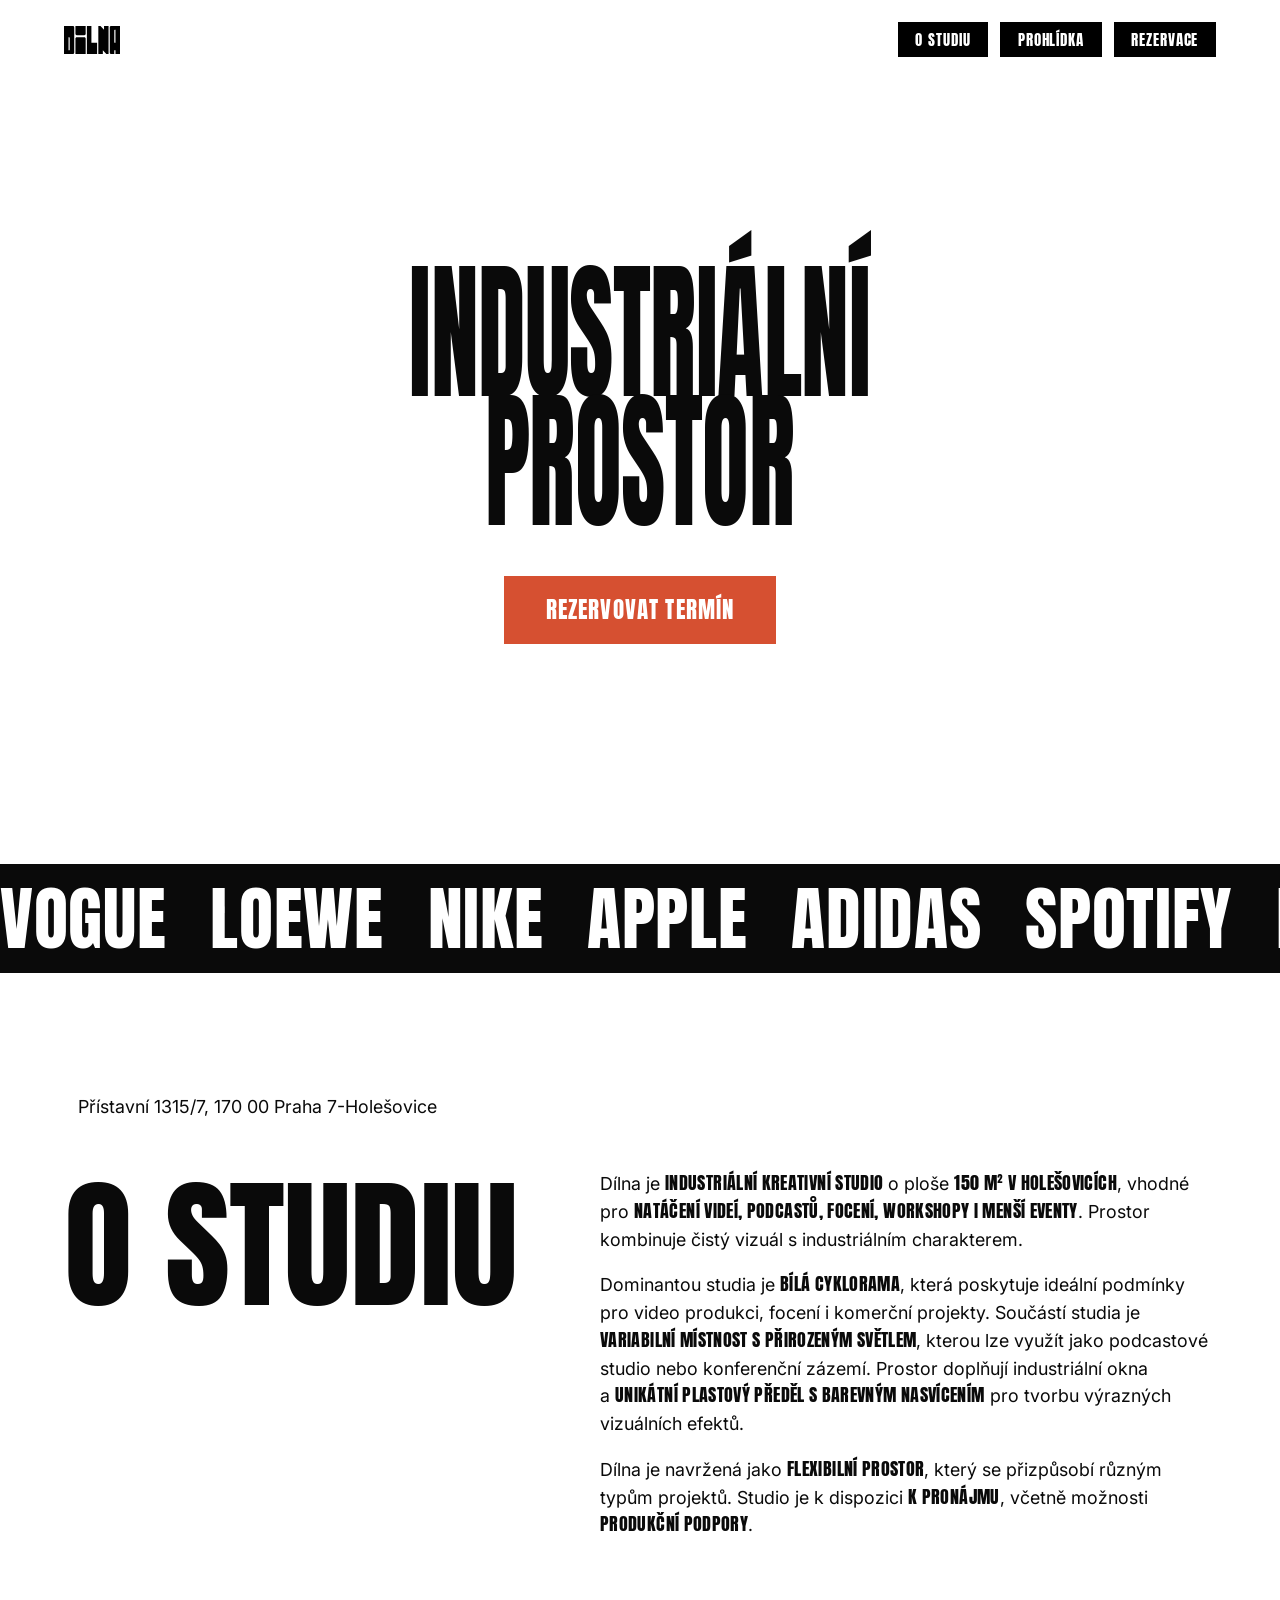
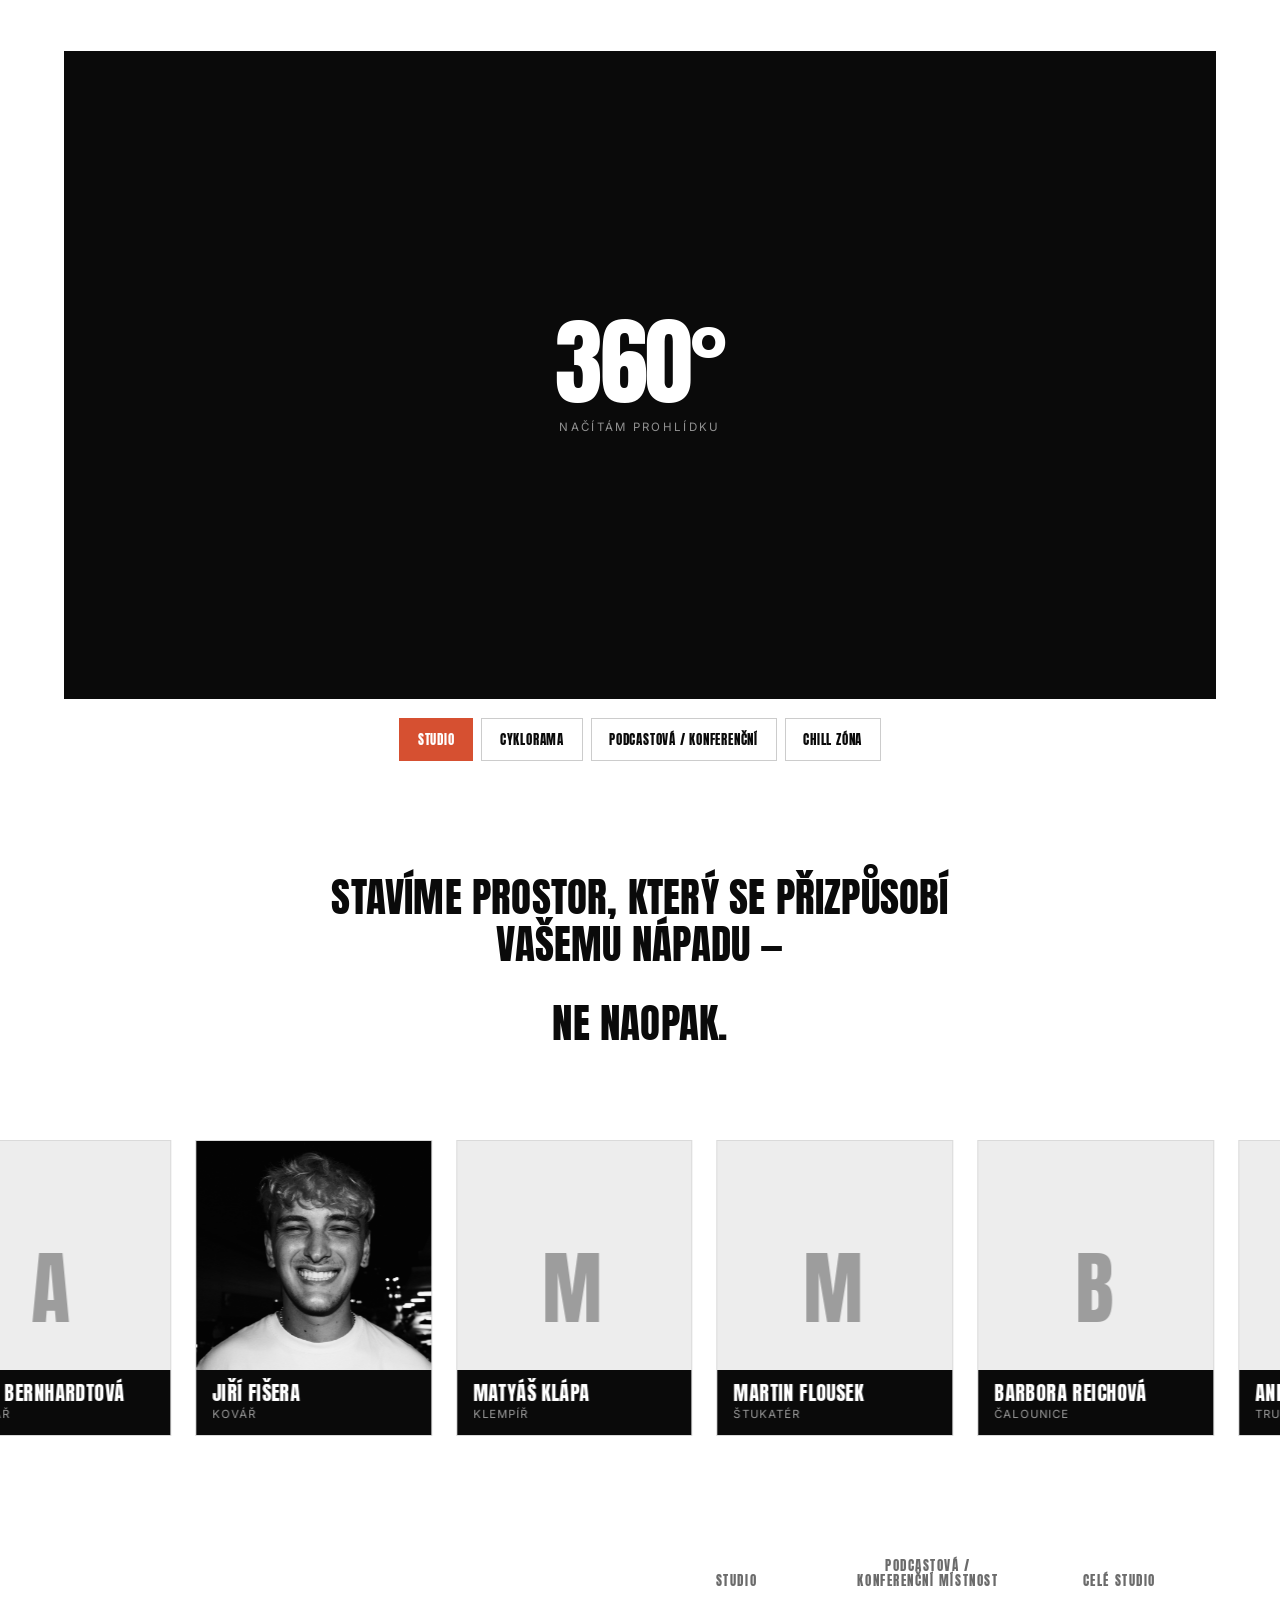
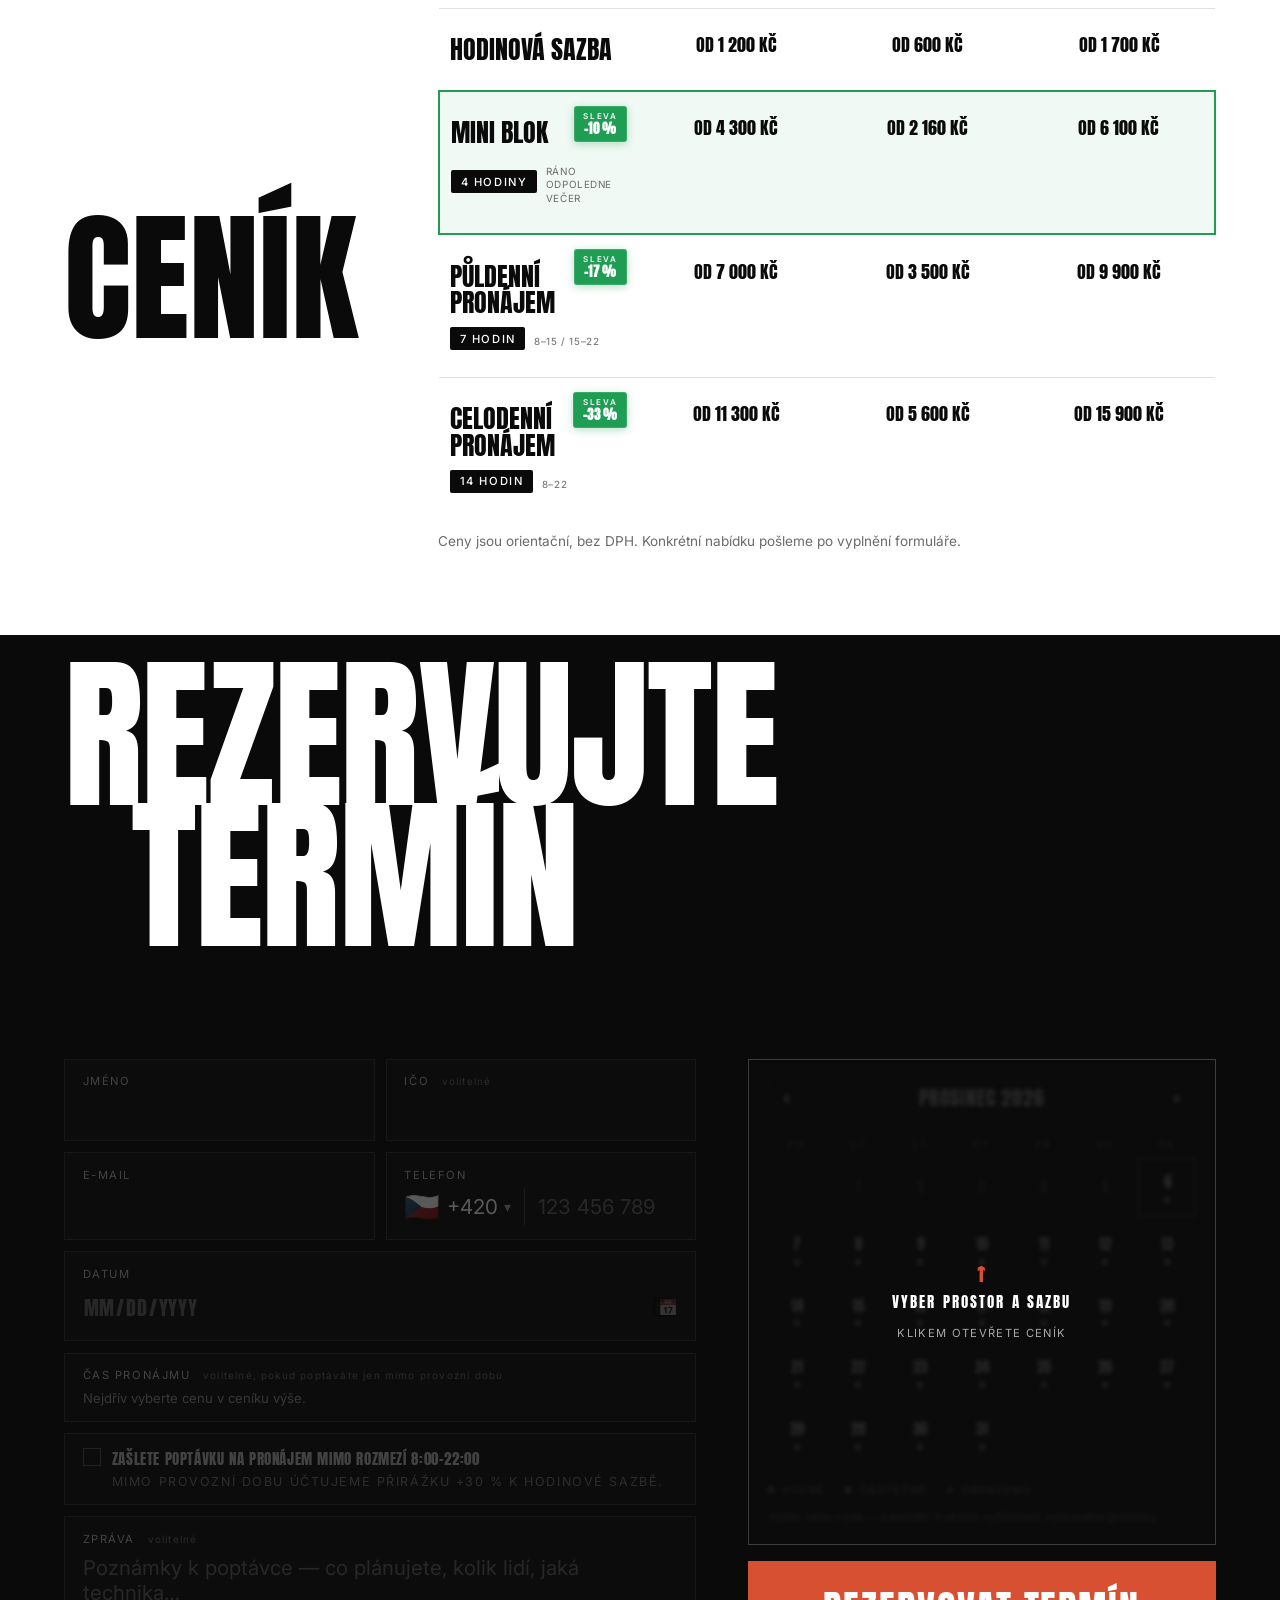
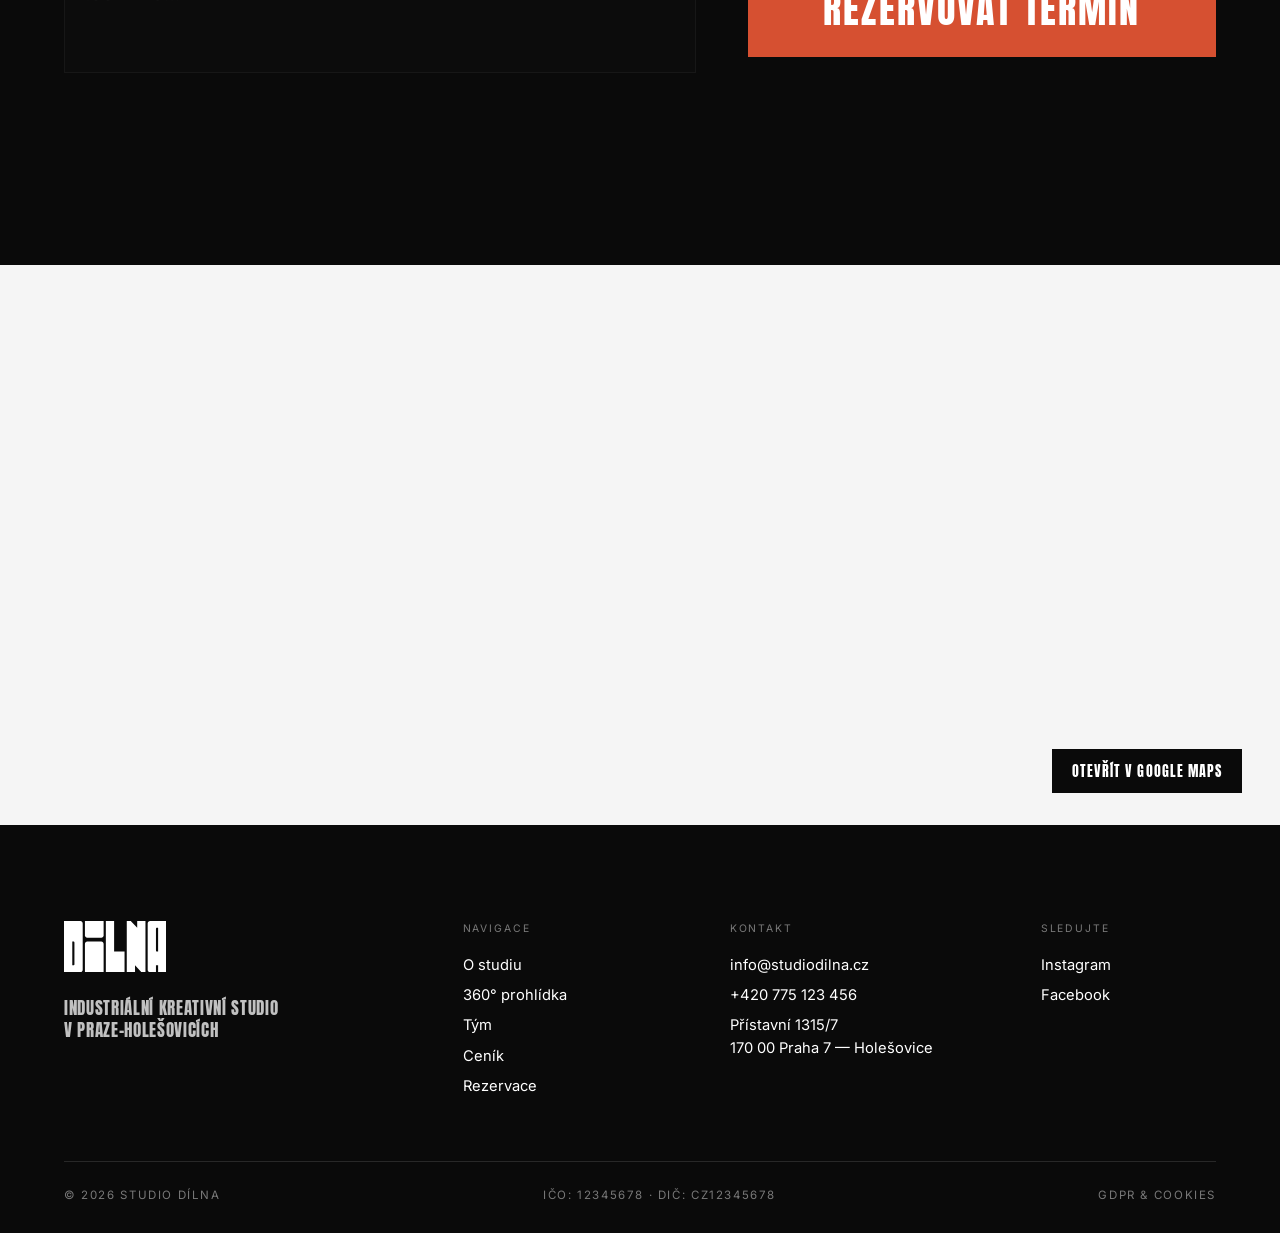
==== commit d15cae4c: "Nav: swap Ceník for Prohlídka, route Rezervace CTA to pricing table Reservation flow starts at the p" ====
--- a/index.html
+++ b/index.html
@@ -74,14 +74,14 @@
     </a>
     <nav class="nav__menu">
       <a href="#o-studiu"><span>O studiu</span></a>
-      <a href="#cenik"><span>Ceník</span></a>
-      <a href="#rezervace"><span>Rezervace</span></a>
+      <a href="#prohlidka"><span>Prohlídka</span></a>
+      <a href="#cenik"><span>Rezervace</span></a>
     </nav>
   </header>
 
   <!-- Overlay nad původním Rezervace tlačítkem — aktivuje se po průjezdu marquee.
        Mimo .nav, takže není pod jejím mix-blend-mode → renderuje se jako solid rust. -->
-  <a class="nav-cta" href="#rezervace" aria-hidden="true" tabindex="-1">
+  <a class="nav-cta" href="#cenik" aria-hidden="true" tabindex="-1">
     <span class="nav-cta__label">Rezervace</span>
   </a>
 
@@ -123,7 +123,7 @@
           <span class="line">prostor</span>
         </span>
       </h1>
-      <a href="#rezervace" class="btn-rust">
+      <a href="#cenik" class="btn-rust">
         <span class="btn-rust__label">Rezervovat termín</span>
       </a>
     </div>
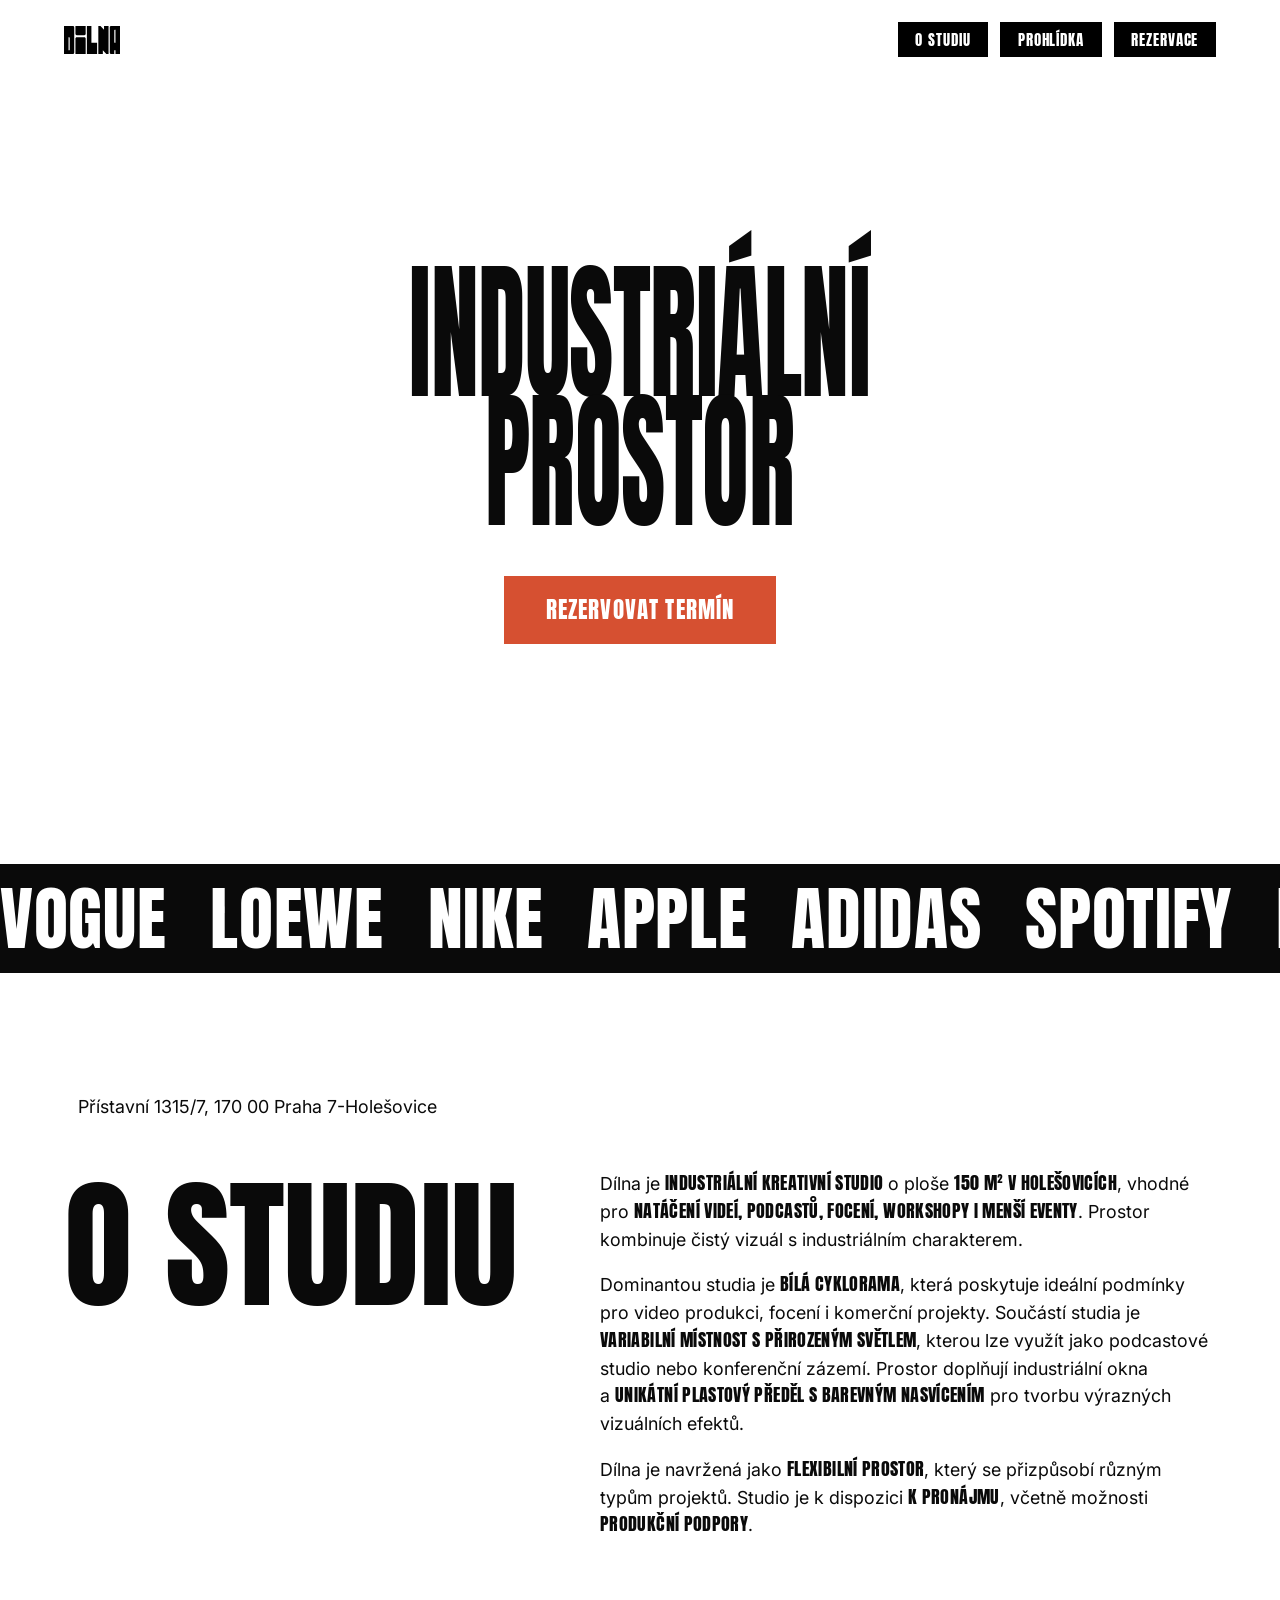
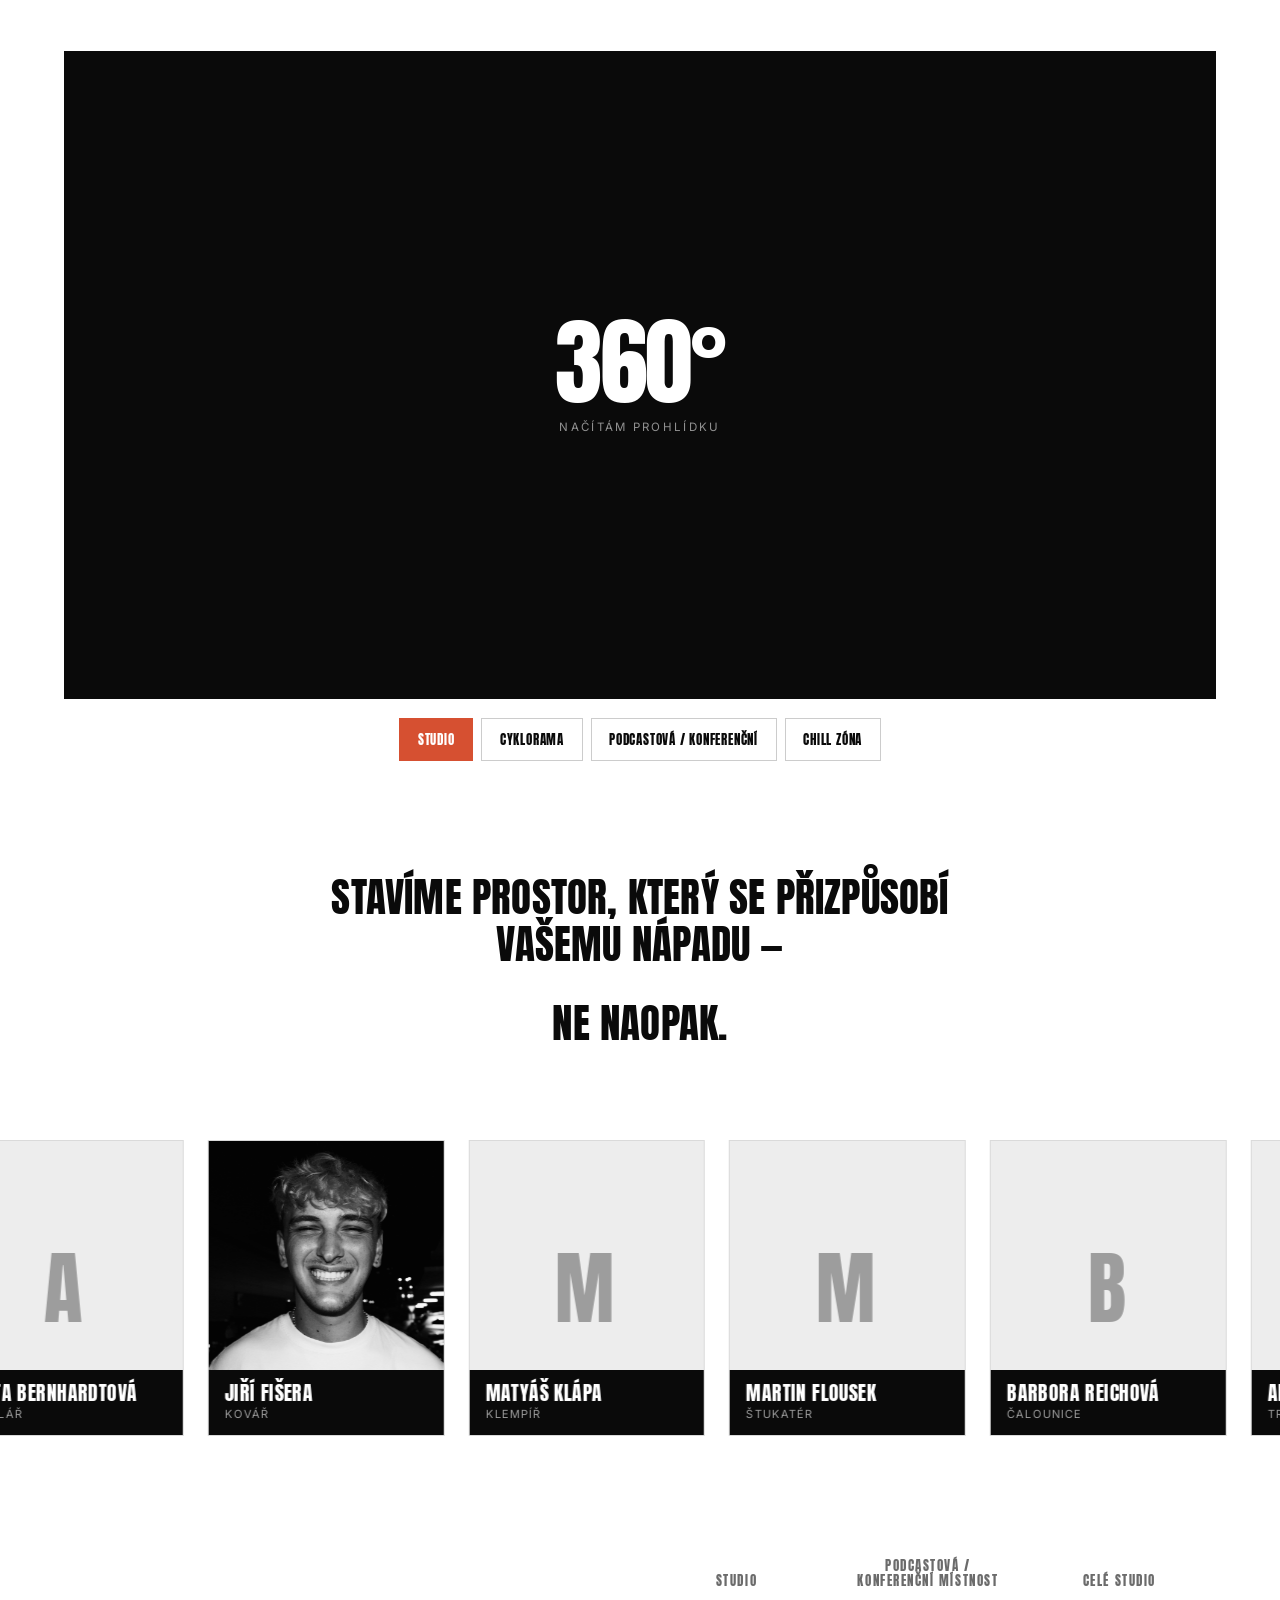
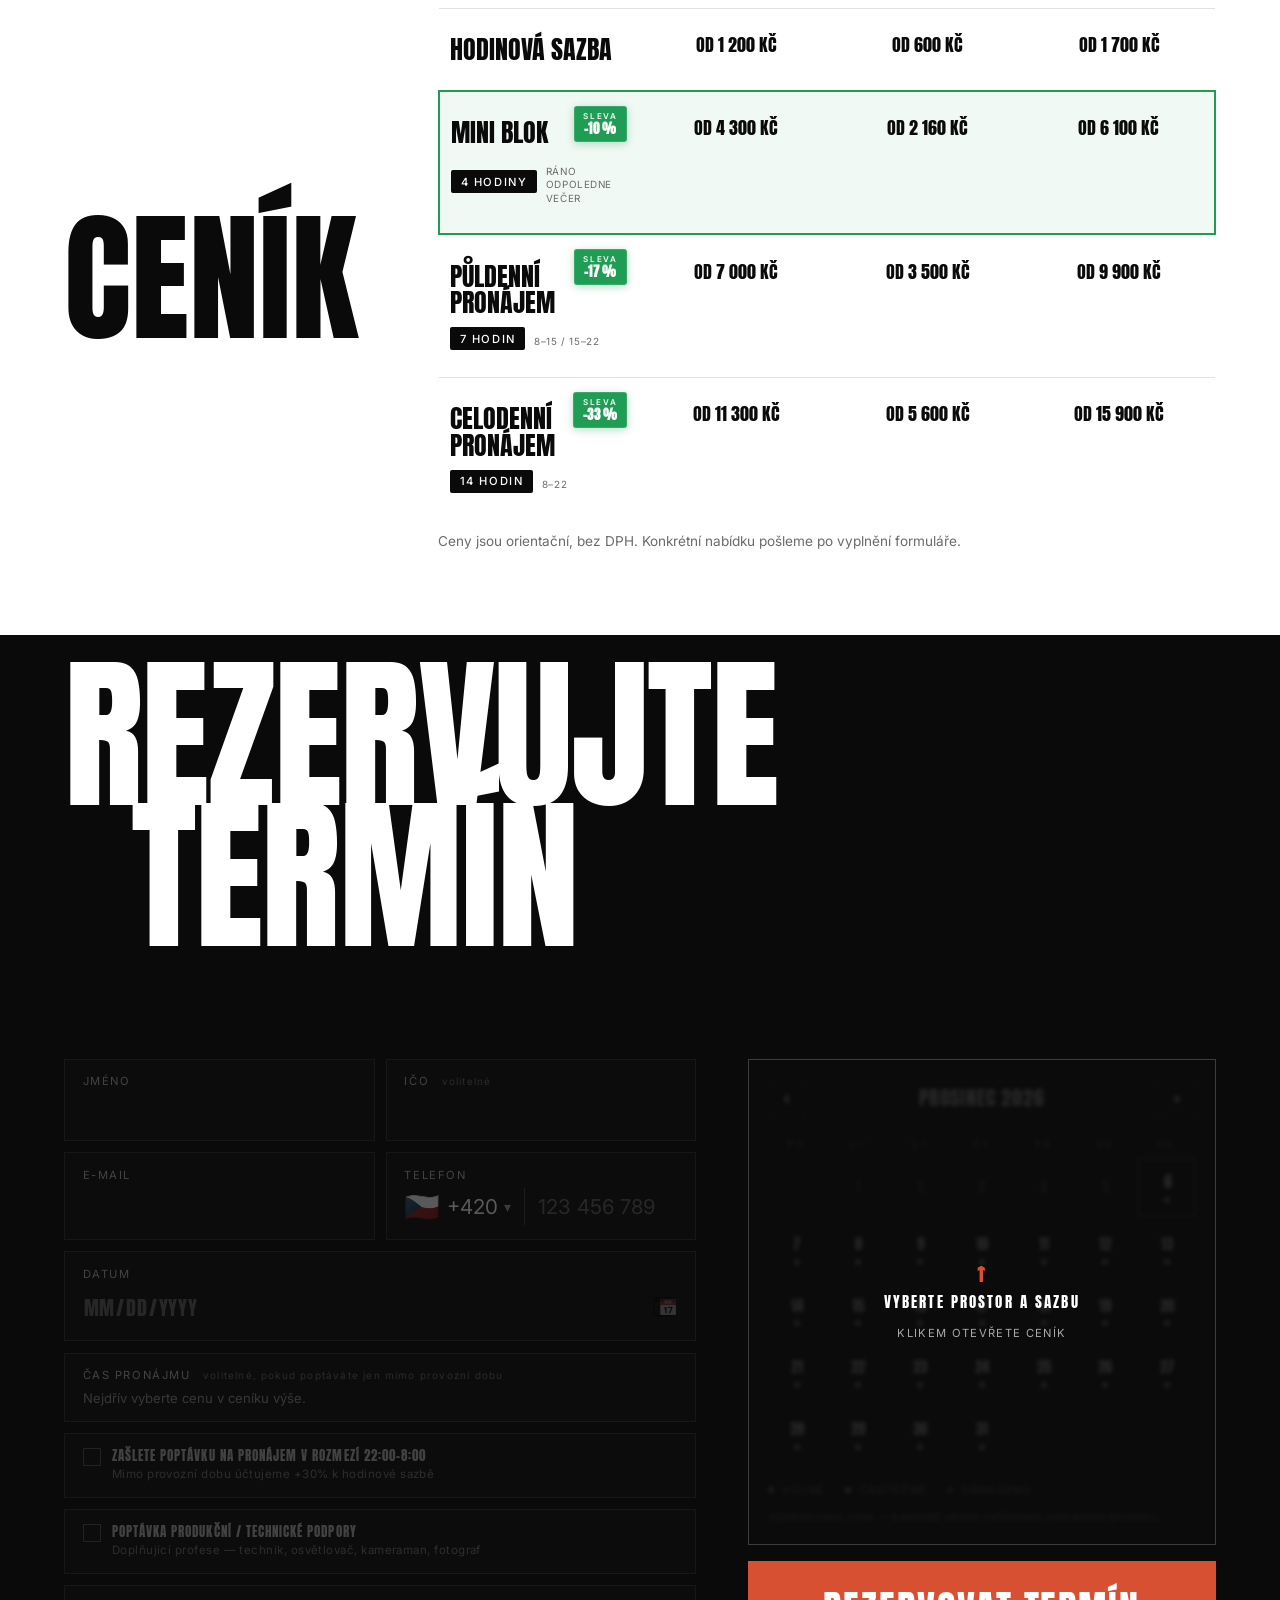
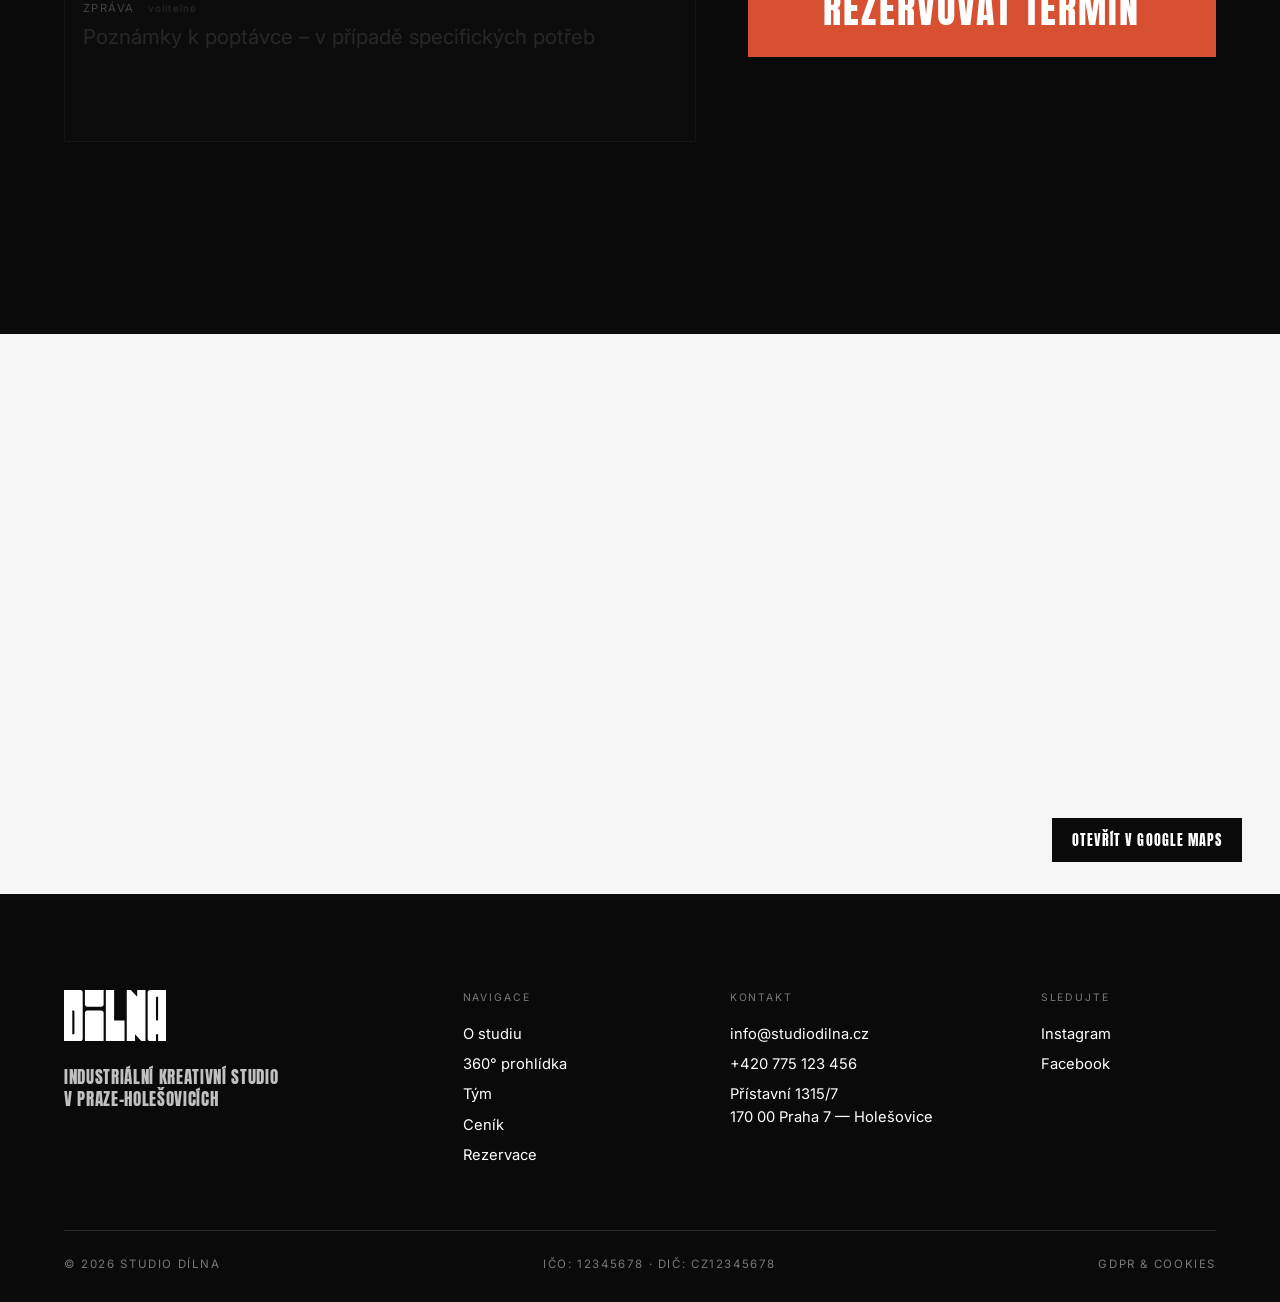
==== commit b46fef98: "Booking polish + crew tiers + sheet integration deepening - Crew: tiered pricing (hourly / half-day " ====
--- a/index.html
+++ b/index.html
@@ -20,7 +20,7 @@
   <link href="https://fonts.googleapis.com/css2?family=Anton&family=Inter:wght@300;400;500&display=swap" rel="stylesheet" />
   <!-- Leaflet a Pannellum CSS/JS se NACHÁZEJÍ LAZY z script.js až když user
        doroluje k mapě/360, ne na initial page load (300 KB šetříme). -->
-  <link rel="stylesheet" href="styles.css?v=105" />
+  <link rel="stylesheet" href="styles.css?v=116" />
 
   <meta property="og:title" content="Dílna — Industriální kreativní studio v Holešovicích" />
   <meta property="og:description" content="150 m² industriálního kreativního studia v Praze-Holešovicích pro natáčení, focení a produkci." />
@@ -426,8 +426,8 @@
             <label class="overtime-toggle">
               <input type="checkbox" id="f-overtime-enabled" name="prescas_zajem" />
               <span class="overtime-toggle__text">
-                <strong>Zašlete poptávku na pronájem mimo rozmezí 8:00–22:00</strong>
-                <small>Mimo provozní dobu účtujeme přirážku +30 % k hodinové sazbě.</small>
+                <strong>Zašlete poptávku na pronájem v rozmezí 22:00–8:00</strong>
+                <small>Mimo provozní dobu účtujeme +30% k hodinové sazbě</small>
               </span>
             </label>
             <div class="overtime-detail" id="overtimeDetail" hidden>
@@ -453,16 +453,70 @@
                 </div>
               </div>
               <div class="overtime-summary">
-                <span class="overtime-rate" id="overtimeRate">Vyber prostor v ceníku</span>
+                <span class="overtime-rate" id="overtimeRate">Vyberte prostor v ceníku</span>
                 <span class="overtime-calc" id="overtimeCalc"></span>
               </div>
               <p class="overtime-hint">Odhadovaná cena za přesčas se připočte k celkové ceně. Přesný čas potvrdíme po vašem kontaktu.</p>
             </div>
           </div>
 
+          <div class="field field--full crew-field">
+            <label class="crew-toggle">
+              <input type="checkbox" id="f-crew-enabled" name="crew_zajem" />
+              <span class="crew-toggle__text">
+                <strong>Poptávka produkční / technické podpory</strong>
+                <small>Doplňující profese — technik, osvětlovač, kameraman, fotograf</small>
+              </span>
+            </label>
+            <div class="crew-detail" id="crewDetail" hidden>
+              <div class="crew-options">
+                <label class="crew-option">
+                  <input type="checkbox" name="crew_role" value="Technik" data-rate="500" data-half-day-rate="2200" data-day-rate="3500" />
+                  <span class="crew-option__name">Technik</span>
+                  <span class="crew-option__rate">od 500 Kč/h</span>
+                </label>
+                <label class="crew-option">
+                  <input type="checkbox" name="crew_role" value="Osvětlovač" data-rate="800" data-half-day-rate="4000" data-day-rate="5500" />
+                  <span class="crew-option__name">Osvětlovač</span>
+                  <span class="crew-option__rate">od 800 Kč/h</span>
+                </label>
+                <label class="crew-option">
+                  <input type="checkbox" name="crew_role" value="Zvukař" data-rate="800" data-half-day-rate="4000" data-day-rate="5500" />
+                  <span class="crew-option__name">Zvukař</span>
+                  <span class="crew-option__rate">od 800 Kč/h</span>
+                </label>
+                <label class="crew-option">
+                  <input type="checkbox" name="crew_role" value="Kameraman" data-rate="1500" data-half-day-rate="7000" data-day-rate="12000" />
+                  <span class="crew-option__name">Kameraman</span>
+                  <span class="crew-option__rate">od 1 500 Kč/h</span>
+                </label>
+                <label class="crew-option">
+                  <input type="checkbox" name="crew_role" value="Fotograf" data-rate="1500" data-half-day-rate="7000" data-day-rate="12000" />
+                  <span class="crew-option__name">Fotograf</span>
+                  <span class="crew-option__rate">od 1 500 Kč/h</span>
+                </label>
+                <label class="crew-option">
+                  <input type="checkbox" name="crew_role" value="Make-up & styling" data-rate="1200" data-half-day-rate="5000" data-day-rate="8000" />
+                  <span class="crew-option__name">Make-up & styling</span>
+                  <span class="crew-option__rate">od 1 200 Kč/h</span>
+                </label>
+                <label class="crew-option">
+                  <input type="checkbox" name="crew_role" value="Produkční asistent" data-rate="400" data-half-day-rate="1700" data-day-rate="2800" />
+                  <span class="crew-option__name">Produkční asistent</span>
+                  <span class="crew-option__rate">od 400 Kč/h</span>
+                </label>
+              </div>
+              <textarea id="f-crew-msg" name="crew_zprava" rows="3" placeholder="Popište nám blíže, koho sháníte a co budete potřebovat."></textarea>
+              <div class="crew-summary">
+                <span class="crew-summary__calc" id="crewCalc">Vyberte alespoň jednu profesi.</span>
+                <span class="crew-summary__hint">Cena je orientační a bude upřesněna na základě konkrétní poptávky.</span>
+              </div>
+            </div>
+          </div>
+
           <div class="field field--full">
             <label for="f-msg">Zpráva <span class="field__optional">volitelné</span></label>
-            <textarea id="f-msg" name="zprava" rows="4" placeholder="Poznámky k poptávce — co plánujete, kolik lidí, jaká technika…"></textarea>
+            <textarea id="f-msg" name="zprava" rows="4" placeholder="Poznámky k poptávce – v případě specifických potřeb"></textarea>
           </div>
           </div>
         </div>
@@ -471,7 +525,7 @@
           <div class="calendar" id="calendar">
           <button type="button" class="calendar__lock" id="calendarLockBtn" aria-label="Nejdřív vyberte cenu v ceníku výše">
             <span class="calendar__lock-arrow" aria-hidden="true">↑</span>
-            <span class="calendar__lock-text">Vyber prostor a sazbu</span>
+            <span class="calendar__lock-text">Vyberte prostor a sazbu</span>
             <span class="calendar__lock-sub">Klikem otevřete ceník</span>
           </button>
           <div class="calendar__header">
@@ -488,7 +542,7 @@
             <li><span class="calendar__dot calendar__dot--partial"></span>Částečně</li>
             <li><span class="calendar__dot calendar__dot--busy"></span>Obsazeno</li>
           </ul>
-            <p class="calendar__hint" id="calendarHint">Vyber cenu výše — kalendář ti ukáže vytíženost vybraného prostoru.</p>
+            <p class="calendar__hint" id="calendarHint">Vyberte cenu výše — kalendář ukáže vytíženost vybraného prostoru.</p>
           </div>
 
           <div class="booking-form__total" id="formTotal" hidden>
@@ -575,6 +629,6 @@
   </footer>
 
   <div class="toast" id="toast" role="status" aria-live="polite"></div>
-  <script src="script.js?v=105" defer></script>
+  <script src="script.js?v=116" defer></script>
 </body>
 </html>
--- a/styles.css
+++ b/styles.css
@@ -113,12 +113,12 @@
 }
 
 /* Crossfade mezi originálem a overlay: opacity místo display, oba pořád v DOM */
-.nav__menu a[href="#rezervace"] {
+.nav__menu a[href="#cenik"] {
   transition:
     transform 0.35s var(--t-ease),
     opacity 0.3s ease;
 }
-.nav__menu a[href="#rezervace"].is-hidden-orig {
+.nav__menu a[href="#cenik"].is-hidden-orig {
   opacity: 0;
   pointer-events: none;
 }
@@ -1555,7 +1555,23 @@
 }
 
 @media (max-width: 1024px) {
-  .booking__layout { grid-template-columns: 1fr; gap: 3rem; }
+  /* Mobile: kalendář dáme nad formulář (správná posloupnost workflow:
+     vyber cenu → vyber datum v kalendáři → vyplň formulář → odešli).
+     display: contents na column wrapperech rozpustí grid wrappery,
+     takže můžeme přímo ordrovat jednotlivé prvky uvnitř flex containeru. */
+  .booking__layout {
+    display: flex;
+    flex-direction: column;
+    gap: 2rem;
+  }
+  .booking__form-col,
+  .booking__calendar-col { display: contents; }
+  #calendar { order: 1; }
+  .booking__variant { order: 2; }
+  .booking__form-col .form { order: 3; }
+  .booking-form__total { order: 4; }
+  .booking-form__submit { order: 5; }
+  .form__feedback { order: 6; }
 }
 
 .form {
@@ -1834,36 +1850,56 @@
 .booking-form__total-detail {
   display: flex;
   flex-direction: column;
-  gap: 0.15rem;
+  gap: 0.5rem;
   font-size: 0.82rem;
   line-height: 1.35;
+  margin-top: 0.4rem;
 }
 .booking-form__total-detail:empty { display: none; }
-.booking-form__total-detail .total-row {
-  display: block;
-  opacity: 0.78;
-}
-.booking-form__total-detail .total-row--time {
-  font-family: var(--display);
+
+/* Položka v rozpisu — vlevo název + sub-info, vpravo částka */
+.booking-form__total-detail .total-line {
+  display: flex;
+  align-items: flex-start;
+  justify-content: space-between;
+  gap: 1rem;
+  padding-bottom: 0.5rem;
+  border-bottom: 1px dashed rgba(255, 255, 255, 0.16);
+}
+.booking-form__total-detail .total-line:last-child {
+  border-bottom: 0;
+  padding-bottom: 0;
+}
+.booking-form__total-detail .total-line__label {
+  display: flex;
+  flex-direction: column;
+  gap: 0.18rem;
+  flex: 1 1 auto;
+  min-width: 0;
+}
+.booking-form__total-detail .total-line__name {
+  font-family: var(--display);
+  font-size: 0.92rem;
   letter-spacing: 0.05em;
+  color: var(--paper);
+}
+.booking-form__total-detail .total-line__sub {
+  font-family: var(--sans);
+  font-size: 0.7rem;
+  color: rgba(255, 255, 255, 0.55);
+  letter-spacing: 0.04em;
+  line-height: 1.4;
+}
+.booking-form__total-detail .total-line__amount {
+  font-family: var(--display);
   font-size: 0.95rem;
-  opacity: 1;
-  color: var(--paper);
-}
-.booking-form__total-detail .total-row--overtime {
-  margin-top: 0.45rem;
-  padding-top: 0.45rem;
-  border-top: 1px dashed rgba(255, 255, 255, 0.18);
-  color: var(--rust);
-  opacity: 1;
-  font-family: var(--display);
-  letter-spacing: 0.04em;
-}
-.booking-form__total-detail em {
-  font-style: normal;
-  opacity: 0.7;
-  margin-left: 0.25rem;
-}
+  letter-spacing: 0.05em;
+  color: var(--paper);
+  white-space: nowrap;
+  flex: 0 0 auto;
+}
+/* Addon položky (přesčas, crew) — bílý text stejně jako základ;
+   rust akcent zůstává jen u DPH a finální ceny S DPH. */
 
 .booking-form__total-amount {
   display: flex;
@@ -1915,14 +1951,14 @@
 }
 
 /* Overtime field — pronájem mimo provozní dobu */
-.overtime-field { cursor: default !important; }
-.overtime-toggle {
+.overtime-field, .crew-field { cursor: default !important; }
+.overtime-toggle, .crew-toggle {
   display: flex;
   align-items: flex-start;
   gap: 0.7rem;
   cursor: pointer;
 }
-.overtime-toggle input[type="checkbox"] {
+.overtime-toggle input[type="checkbox"], .crew-toggle input[type="checkbox"] {
   appearance: none;
   -webkit-appearance: none;
   width: 18px;
@@ -1935,11 +1971,11 @@
   position: relative;
   transition: border-color 0.18s ease, background 0.18s ease;
 }
-.overtime-toggle input[type="checkbox"]:checked {
+.overtime-toggle input[type="checkbox"]:checked, .crew-toggle input[type="checkbox"]:checked {
   background: var(--rust);
   border-color: var(--rust);
 }
-.overtime-toggle input[type="checkbox"]:checked::after {
+.overtime-toggle input[type="checkbox"]:checked::after, .crew-toggle input[type="checkbox"]:checked::after {
   content: "";
   position: absolute;
   left: 5px;
@@ -1950,21 +1986,26 @@
   border-width: 0 2px 2px 0;
   transform: rotate(45deg);
 }
-.overtime-toggle__text { display: flex; flex-direction: column; gap: 0.15rem; }
-.overtime-toggle__text strong {
-  font-family: var(--display);
-  font-size: 0.95rem;
+.overtime-toggle__text, .crew-toggle__text { display: flex; flex-direction: column; gap: 0.2rem; }
+.overtime-toggle__text strong, .crew-toggle__text strong {
+  font-family: var(--display);
+  font-size: 0.82rem;
   font-weight: 400;
+  letter-spacing: 0.08em;
+  text-transform: uppercase;
+  line-height: 1.2;
+}
+.overtime-toggle__text small, .crew-toggle__text small {
+  display: block;
+  font-family: var(--sans);
+  font-size: 0.72rem;
   letter-spacing: 0.04em;
-  text-transform: uppercase;
-}
-.overtime-toggle__text small {
-  font-size: 0.78rem;
   opacity: 0.6;
-  line-height: 1.4;
-}
-
-.overtime-detail {
+  line-height: 1.45;
+  text-transform: none;
+}
+
+.overtime-detail, .crew-detail {
   margin-top: 0.9rem;
   padding-top: 0.9rem;
   border-top: 1px solid rgba(255, 255, 255, 0.12);
@@ -1972,7 +2013,92 @@
   flex-direction: column;
   gap: 0.7rem;
 }
-.overtime-detail[hidden] { display: none; }
+.overtime-detail[hidden], .crew-detail[hidden] { display: none; }
+
+/* Crew options — grid s checkboxy stylovanými jako pillové buttony,
+   vizuálně laděné s .time-slot v hodinovém pickeru */
+.crew-options {
+  display: grid;
+  grid-template-columns: repeat(auto-fit, minmax(170px, 1fr));
+  gap: 0.4rem;
+}
+.crew-option {
+  display: flex;
+  align-items: center;
+  justify-content: space-between;
+  gap: 0.6rem;
+  padding: 0.55rem 0.75rem;
+  border: 1px solid rgba(255, 255, 255, 0.18);
+  background: rgba(255, 255, 255, 0.04);
+  cursor: pointer;
+  transition: background 0.15s ease, border-color 0.15s ease;
+  user-select: none;
+}
+.crew-option:hover {
+  border-color: var(--rust);
+  background: rgba(214, 80, 49, 0.08);
+}
+.crew-option input[type="checkbox"] {
+  position: absolute;
+  opacity: 0;
+  pointer-events: none;
+  width: 0;
+  height: 0;
+}
+.crew-option:has(input:checked) {
+  background: rgba(214, 80, 49, 0.22);
+  border-color: var(--rust);
+}
+.crew-option__name {
+  font-family: var(--display);
+  font-size: 0.82rem;
+  letter-spacing: 0.04em;
+  text-transform: uppercase;
+  color: var(--paper);
+}
+.crew-option__rate {
+  font-family: var(--sans);
+  font-size: 0.68rem;
+  letter-spacing: 0.05em;
+  color: rgba(255, 255, 255, 0.55);
+  white-space: nowrap;
+}
+.crew-option:has(input:checked) .crew-option__rate { color: var(--rust); }
+
+#f-crew-msg {
+  width: 100%;
+  background: transparent;
+  border: 1px solid rgba(255, 255, 255, 0.22);
+  color: var(--paper);
+  padding: 0.7rem 0.85rem;
+  font-family: var(--sans);
+  font-size: 0.92rem;
+  resize: vertical;
+  min-height: 70px;
+}
+#f-crew-msg:focus { outline: 0; border-color: var(--rust); }
+
+.crew-summary {
+  display: flex;
+  flex-direction: column;
+  gap: 0.3rem;
+  padding: 0.65rem 0.85rem;
+  background: rgba(214, 80, 49, 0.08);
+  border-left: 2px solid var(--rust);
+}
+.crew-summary__calc {
+  font-family: var(--display);
+  font-size: 0.82rem;
+  letter-spacing: 0.04em;
+  color: var(--paper);
+  line-height: 1.35;
+}
+.crew-summary__hint {
+  font-size: 0.7rem;
+  color: rgba(255, 255, 255, 0.55);
+  font-style: italic;
+  line-height: 1.4;
+}
 
 .overtime-times {
   display: flex;
@@ -2079,6 +2205,23 @@
   /* Časy mimo provozní dobu (typické pro přesčas) — zvýrazněné */
   color: var(--paper);
 }
+/* Busy: oba sousední přesčas-sloty obsazené → bod nelze vybrat,
+   červený (jako v hlavní tabulce / kalendáři). */
+.time-pop__opt--busy {
+  color: rgba(239, 68, 68, 0.7);
+  background: rgba(239, 68, 68, 0.08);
+  text-decoration: line-through;
+  cursor: not-allowed;
+  pointer-events: auto;
+}
+.time-pop__opt--busy:hover {
+  background: rgba(239, 68, 68, 0.08);
+  color: rgba(239, 68, 68, 0.7);
+}
+/* Partially busy: jeden sousední slot obsazený — bod jde vybrat, ale je vizuálně tlumený */
+.time-pop__opt--partial {
+  color: rgba(255, 200, 200, 0.55);
+}
 .time-pop__opt.is-selected {
   background: var(--rust);
   color: var(--paper);
@@ -2100,9 +2243,9 @@
 .overtime-summary {
   display: flex;
   flex-direction: column;
-  gap: 0.25rem;
-  padding: 0.6rem 0.8rem;
-  background: rgba(214, 80, 49, 0.1);
+  gap: 0.3rem;
+  padding: 0.65rem 0.85rem;
+  background: rgba(214, 80, 49, 0.08);
   border-left: 2px solid var(--rust);
 }
 .overtime-rate {
@@ -2113,9 +2256,10 @@
   color: var(--rust);
 }
 .overtime-calc {
-  font-size: 0.85rem;
-  color: var(--paper);
-  opacity: 0.85;
+  font-family: var(--display);
+  font-size: 0.82rem;
+  letter-spacing: 0.04em;
+  color: var(--paper);
   line-height: 1.35;
 }
 .overtime-calc:empty { display: none; }
@@ -2166,6 +2310,7 @@
   display: inline-block;
 }
 .time-slot {
+  position: relative;
   appearance: none;
   background: rgba(255, 255, 255, 0.06);
   border: 1px solid rgba(255, 255, 255, 0.18);
@@ -2191,6 +2336,22 @@
   border-color: rgba(239, 68, 68, 0.28);
 }
 .time-slot--busy:hover { border-color: rgba(239, 68, 68, 0.28); background: rgba(239, 68, 68, 0.1); }
+/* Částečně obsazený paušální blok — varovné zbarvení (amber), ale klikatelný.
+   Po výběru se ukáže hláška "Tento termín je částečně obsazený…" */
+.time-slot--partial {
+  background: rgba(245, 158, 11, 0.1);
+  border-color: rgba(245, 158, 11, 0.45);
+}
+.time-slot--partial:hover {
+  background: rgba(245, 158, 11, 0.2);
+  border-color: rgba(245, 158, 11, 0.7);
+}
+.time-slot--partial.time-slot--selected,
+.time-slot--partial.time-slot--selected:hover {
+  /* Pokud uživatel partial blok vybere, drží rust selected styling */
+  background: var(--rust);
+  border-color: var(--rust);
+}
 /* Zakázaná délka rezervace (0,5 h nebo 1,5 h) — bod existuje, ale klik na něj
    by porušil pravidla. Vizuálně tlumený, není klikatelný, native title tooltip. */
 .time-slot--disabled {
@@ -2203,6 +2364,51 @@
 .time-slot--disabled:hover {
   background: rgba(255, 255, 255, 0.03);
   border-color: rgba(255, 255, 255, 0.08);
+}
+/* Custom tooltip nad zšedlým slotem — vyskakovací bublina s důvodem */
+.time-slot--disabled[data-tooltip]::after,
+.time-slot--disabled[data-tooltip]::before {
+  position: absolute;
+  left: 50%;
+  bottom: calc(100% + 6px);
+  opacity: 0;
+  visibility: hidden;
+  transition: opacity 0.15s ease 0.05s, visibility 0.15s ease 0.05s;
+  pointer-events: none;
+  z-index: 100;
+}
+.time-slot--disabled[data-tooltip]::after {
+  content: attr(data-tooltip);
+  transform: translateX(-50%);
+  background: #0e0e0e;
+  color: var(--paper);
+  border: 1px solid rgba(255, 255, 255, 0.14);
+  border-left: 2px solid var(--rust);
+  padding: 0.55rem 0.8rem 0.55rem 0.7rem;
+  font-family: var(--display);
+  font-size: 0.68rem;
+  letter-spacing: 0.1em;
+  font-weight: 400;
+  text-transform: uppercase;
+  white-space: nowrap;
+  box-shadow: 0 10px 28px rgba(0, 0, 0, 0.6);
+}
+.time-slot--disabled[data-tooltip]::before {
+  /* Šipka pod bublinou */
+  content: "";
+  bottom: calc(100% + 1px);
+  transform: translateX(-50%);
+  width: 0;
+  height: 0;
+  border: 5px solid transparent;
+  border-top-color: #0e0e0e;
+}
+.time-slot--disabled[data-tooltip]:hover::after,
+.time-slot--disabled[data-tooltip]:hover::before,
+.time-slot--disabled[data-tooltip]:focus-visible::after,
+.time-slot--disabled[data-tooltip]:focus-visible::before {
+  opacity: 1;
+  visibility: visible;
 }
 .time-slot--in-range {
   background: rgba(214, 80, 49, 0.32);
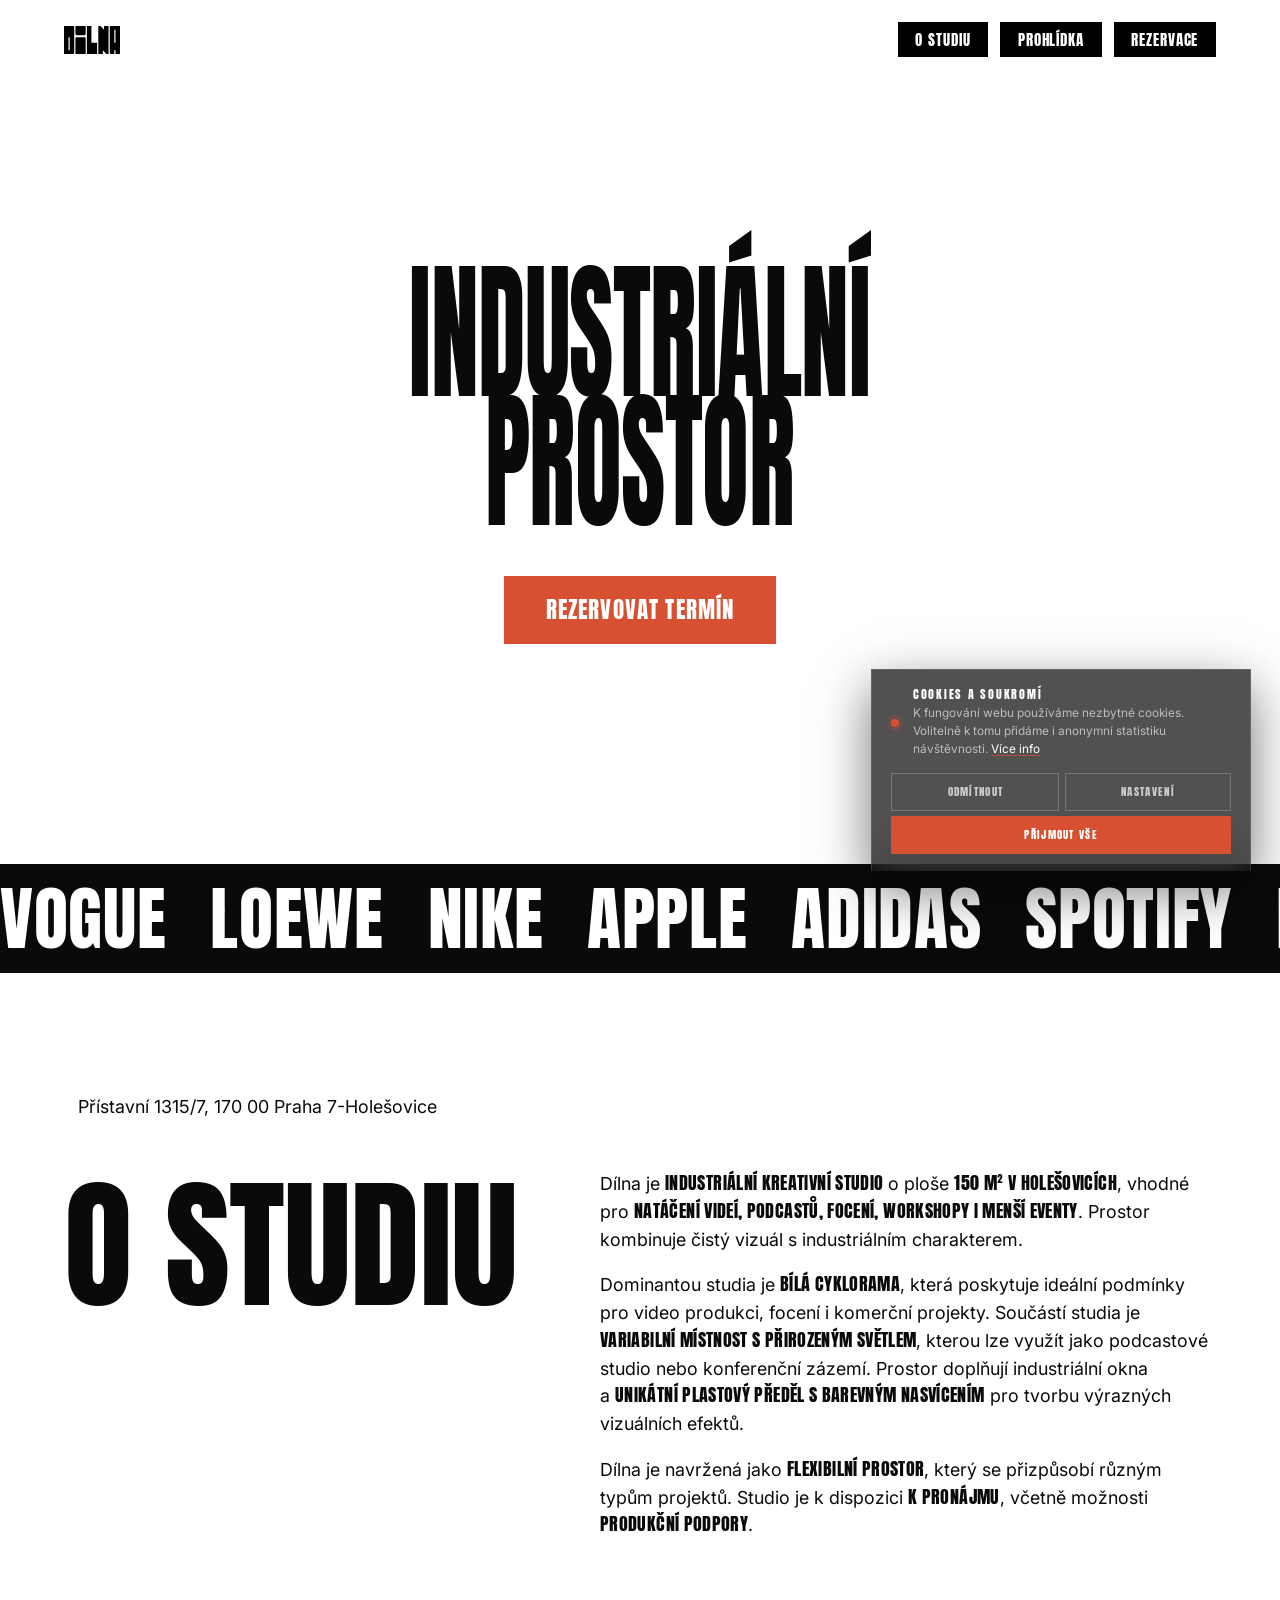
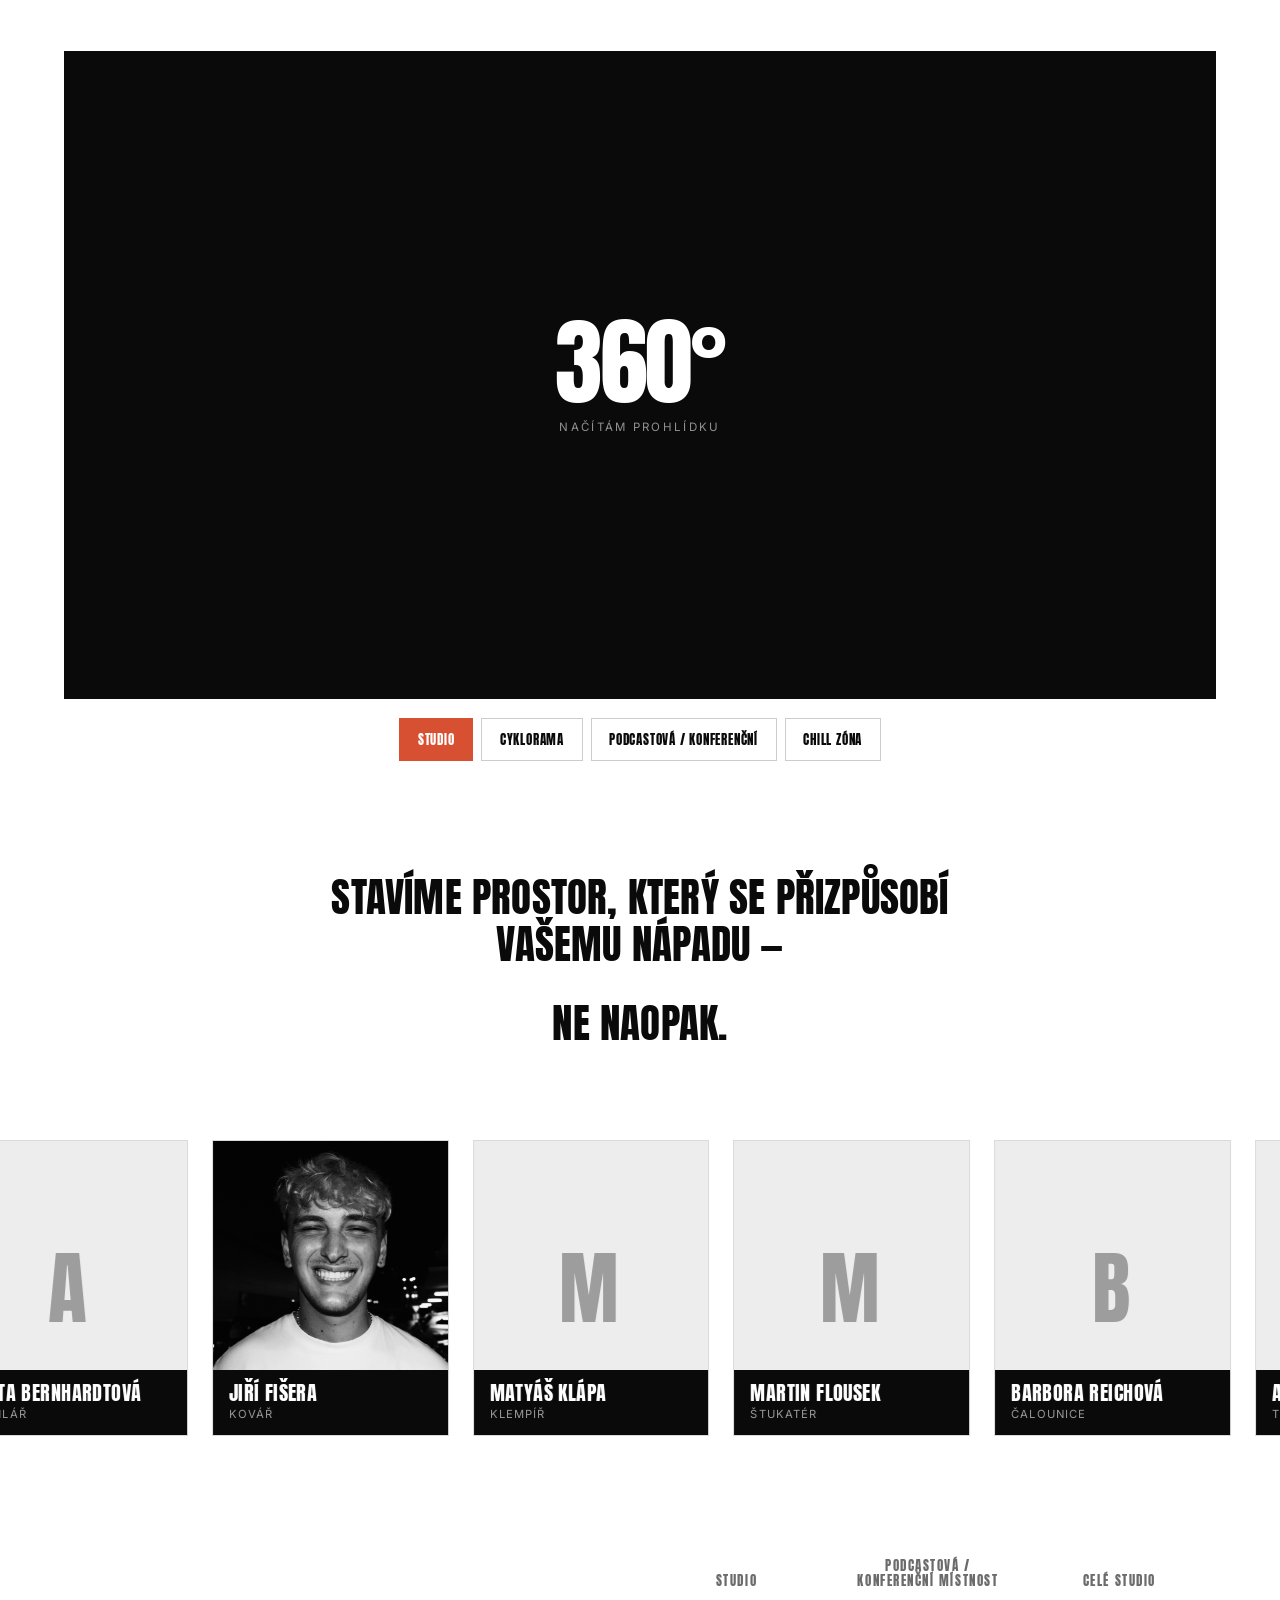
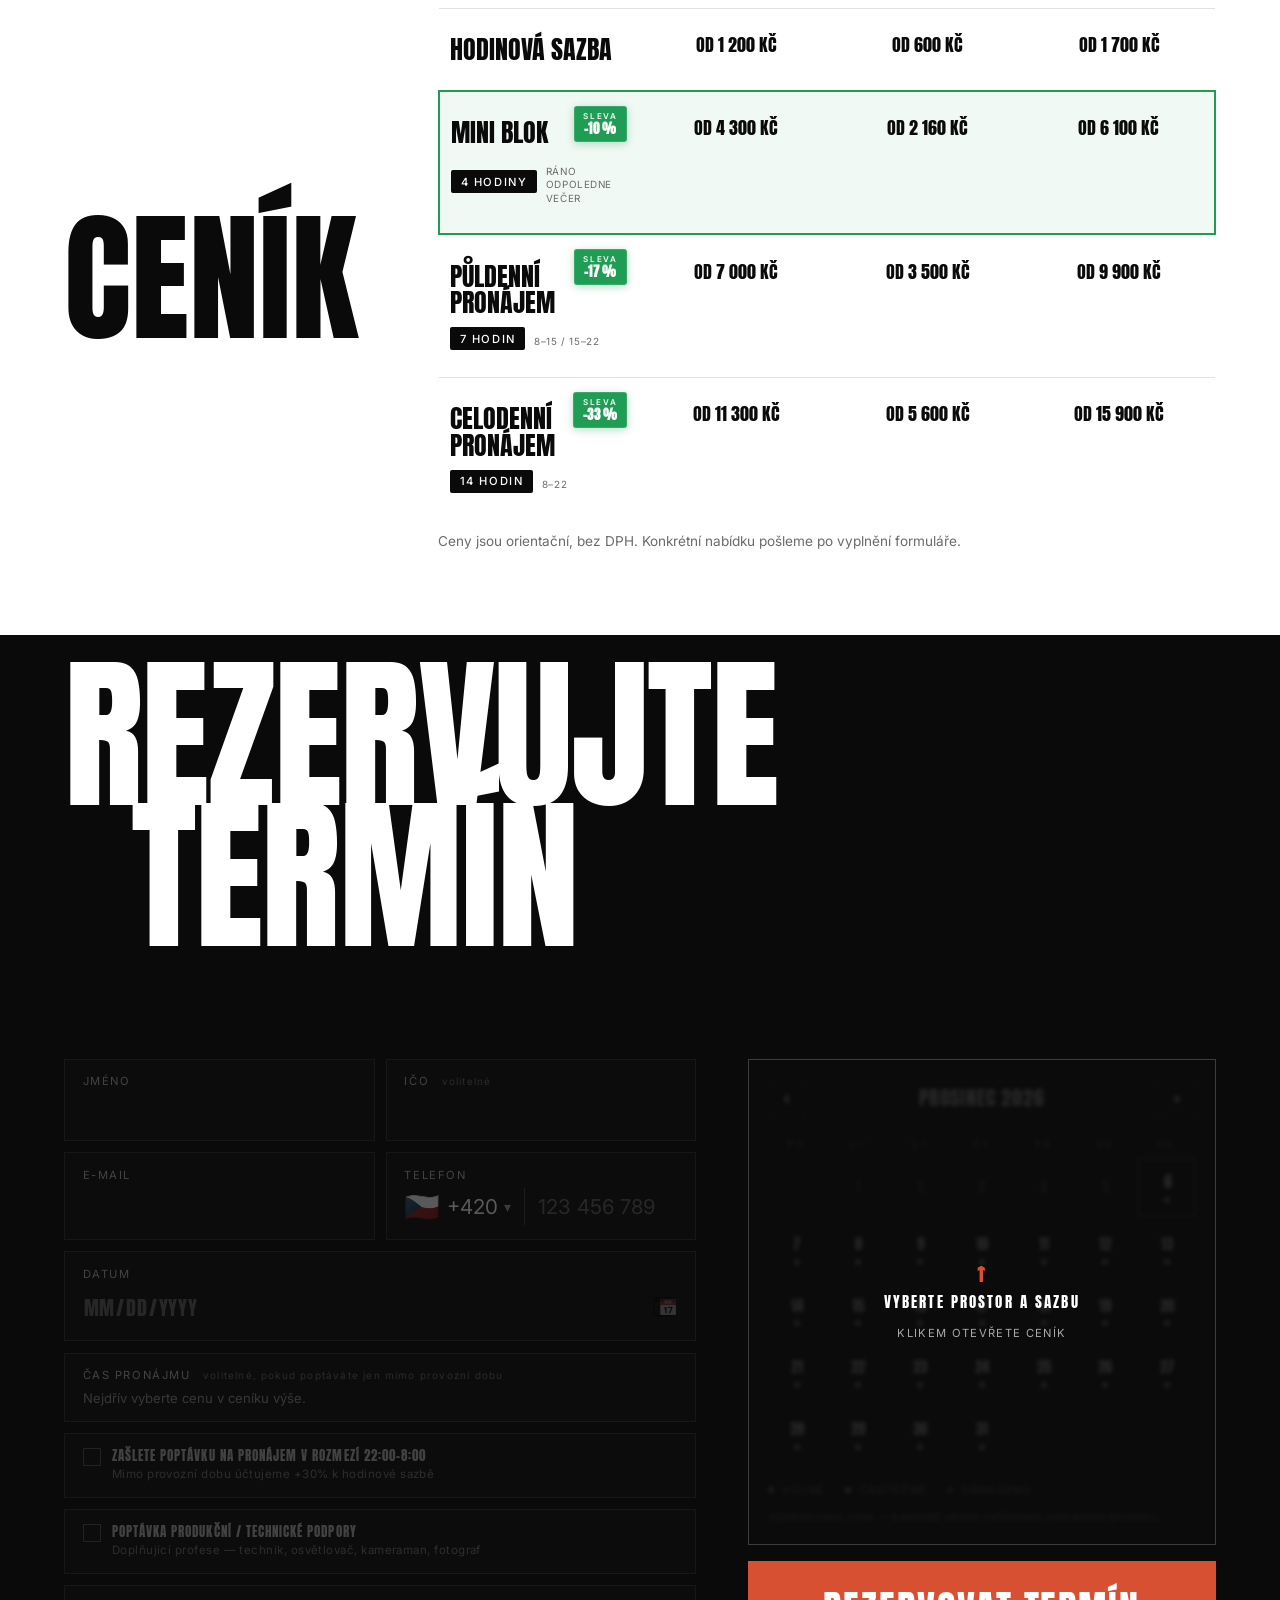
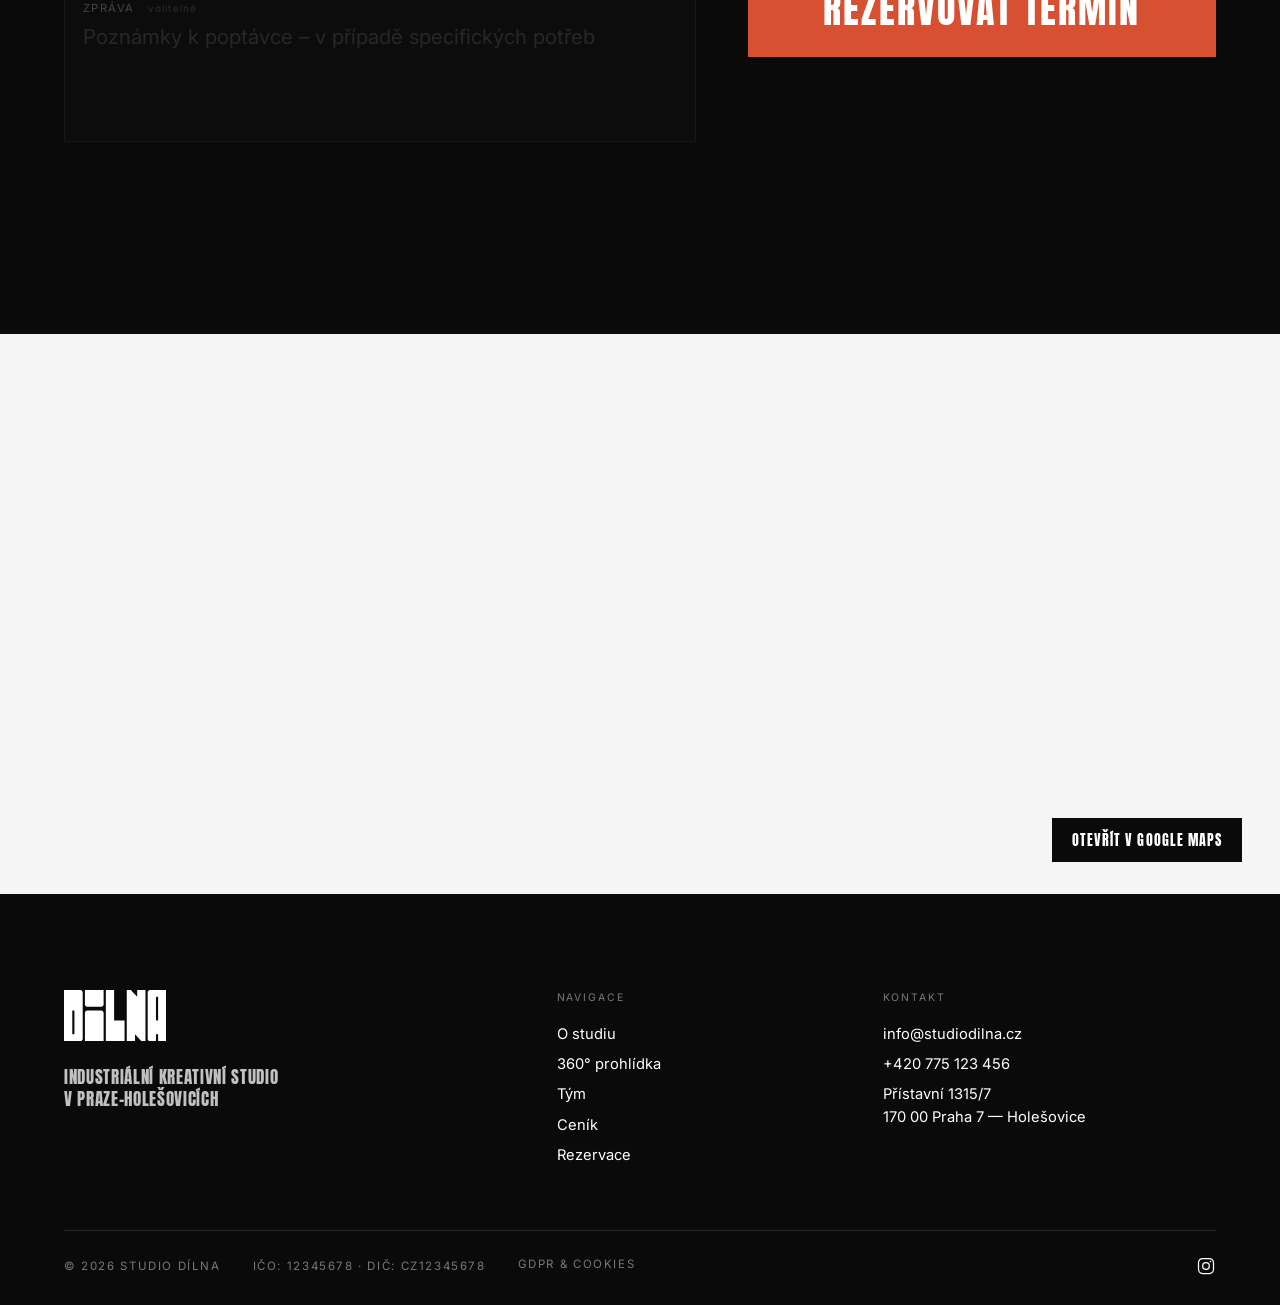
==== commit 745007da: "GDPR: cookie consent banner + GA4 (G-91MF3Y991J) + privacy policy - Custom consent banner in bottom-" ====
--- a/index.html
+++ b/index.html
@@ -20,7 +20,7 @@
   <link href="https://fonts.googleapis.com/css2?family=Anton&family=Inter:wght@300;400;500&display=swap" rel="stylesheet" />
   <!-- Leaflet a Pannellum CSS/JS se NACHÁZEJÍ LAZY z script.js až když user
        doroluje k mapě/360, ne na initial page load (300 KB šetříme). -->
-  <link rel="stylesheet" href="styles.css?v=116" />
+  <link rel="stylesheet" href="styles.css?v=124" />
 
   <meta property="og:title" content="Dílna — Industriální kreativní studio v Holešovicích" />
   <meta property="og:description" content="150 m² industriálního kreativního studia v Praze-Holešovicích pro natáčení, focení a produkci." />
@@ -42,7 +42,7 @@
       "postalCode": "170 00",
       "addressCountry": "CZ"
     },
-    "geo": { "@type": "GeoCoordinates", "latitude": 50.10266, "longitude": 14.45046 },
+    "geo": { "@type": "GeoCoordinates", "latitude": 50.10422, "longitude": 14.44843 },
     "email": "info@studiodilna.cz",
     "url": "https://studiodilna.cz",
     "areaServed": "Praha"
@@ -614,21 +614,88 @@
         </a>
       </div>
 
-      <div class="foot__col">
-        <span class="foot__label">Sledujte</span>
-        <a href="https://www.instagram.com/" target="_blank" rel="noopener noreferrer">Instagram</a>
-        <a href="https://www.facebook.com/" target="_blank" rel="noopener noreferrer">Facebook</a>
-      </div>
     </div>
 
     <div class="foot__bottom">
       <span>© 2026 Studio Dílna</span>
       <span class="foot__legal">IČO: 12345678 · DIČ: CZ12345678</span>
-      <a class="foot__legal" href="#">GDPR &amp; cookies</a>
+      <a class="foot__legal" href="gdpr.html">GDPR &amp; cookies</a>
+      <a class="foot__social" href="https://www.instagram.com/studiodilna/" target="_blank" rel="noopener noreferrer" aria-label="Instagram studio Dílna">
+        <svg viewBox="0 0 24 24" width="20" height="20" aria-hidden="true">
+          <rect x="3" y="3" width="18" height="18" rx="5" fill="none" stroke="currentColor" stroke-width="1.5"/>
+          <circle cx="12" cy="12" r="4" fill="none" stroke="currentColor" stroke-width="1.5"/>
+          <circle cx="17.4" cy="6.6" r="1" fill="currentColor"/>
+        </svg>
+      </a>
     </div>
   </footer>
 
   <div class="toast" id="toast" role="status" aria-live="polite"></div>
-  <script src="script.js?v=116" defer></script>
+
+  <!-- ===== CONSENT — GDPR cookie banner + nastavení (Consent Mode v2) ===== -->
+  <div class="consent" id="consent" hidden role="dialog" aria-label="Souhlas s cookies" aria-modal="false">
+    <div class="consent__banner" id="consentBanner">
+      <span class="consent__dot" aria-hidden="true"></span>
+      <div class="consent__head">
+        <h3 class="consent__title">Cookies a soukromí</h3>
+        <p class="consent__text">K fungování webu používáme nezbytné cookies. Volitelně k tomu přidáme i anonymní statistiku návštěvnosti. <a href="gdpr.html">Více info</a></p>
+      </div>
+      <div class="consent__actions">
+        <button type="button" class="consent__btn consent__btn--ghost" data-act="reject">Odmítnout</button>
+        <button type="button" class="consent__btn consent__btn--ghost" data-act="settings">Nastavení</button>
+        <button type="button" class="consent__btn consent__btn--primary" data-act="accept-all">Přijmout vše</button>
+      </div>
+    </div>
+
+    <div class="consent__modal" id="consentModal" hidden>
+      <div class="consent__modal-card" role="dialog" aria-modal="true" aria-labelledby="consentModalTitle">
+        <button type="button" class="consent__close" data-act="close" aria-label="Zavřít">×</button>
+        <h3 class="consent__title" id="consentModalTitle">Nastavení cookies</h3>
+        <p class="consent__text">Vyberte kategorie, které chcete povolit. Nezbytné cookies jsou nutné pro fungování stránky — bez nich rezervační formulář nebude fungovat.</p>
+
+        <div class="consent__category">
+          <div class="consent__category-head">
+            <span class="consent__category-name">Nezbytné</span>
+            <span class="consent__category-status">Vždy aktivní</span>
+          </div>
+          <p class="consent__category-desc">Cache dostupnosti termínů, stav rezervačního formuláře, ochrana proti spamu (Formspree honeypot).</p>
+        </div>
+
+        <div class="consent__category">
+          <div class="consent__category-head">
+            <span class="consent__category-name">Analytické</span>
+            <label class="consent__toggle">
+              <input type="checkbox" id="consentAnalytics" />
+              <span class="consent__toggle-slider" aria-hidden="true"></span>
+            </label>
+          </div>
+          <p class="consent__category-desc">Anonymní statistiky návštěvnosti přes Google Analytics — kolik lidí stránku navštíví, jak dlouho zůstanou. Pomáhá nám web vylepšovat.</p>
+        </div>
+
+        <div class="consent__category">
+          <div class="consent__category-head">
+            <span class="consent__category-name">Marketingové</span>
+            <label class="consent__toggle">
+              <input type="checkbox" id="consentMarketing" />
+              <span class="consent__toggle-slider" aria-hidden="true"></span>
+            </label>
+          </div>
+          <p class="consent__category-desc">Měření efektivity reklamních kampaní (Google Ads, Meta) a personalizace obsahu na sociálních sítích.</p>
+        </div>
+
+        <div class="consent__actions">
+          <button type="button" class="consent__btn consent__btn--ghost" data-act="reject">Odmítnout vše</button>
+          <button type="button" class="consent__btn consent__btn--primary" data-act="save">Uložit volbu</button>
+        </div>
+
+        <p class="consent__legal">
+          Správce údajů: <strong>Studio Dílna</strong>, Přístavní 1315/7, 170 00 Praha 7. Kontakt:
+          <a href="mailto:info@studiodilna.cz">info@studiodilna.cz</a>.
+          Souhlas platí 12 měsíců. Detaily najdete v <a href="gdpr.html">zásadách zpracování</a>.
+        </p>
+      </div>
+    </div>
+  </div>
+  <script src="script.js?v=125" defer></script>
 </body>
 </html>
--- a/styles.css
+++ b/styles.css
@@ -2820,7 +2820,7 @@
 
 .foot__top {
   display: grid;
-  grid-template-columns: 1.6fr 1fr 1.2fr 0.8fr;
+  grid-template-columns: 1.6fr 1fr 1.2fr;
   gap: 3rem;
   padding-bottom: 4rem;
   border-bottom: 1px solid rgba(255, 255, 255, 0.12);
@@ -2883,6 +2883,18 @@
 }
 .foot__legal { color: rgba(255, 255, 255, 0.45) !important; }
 .foot__legal:hover { color: var(--paper) !important; }
+
+/* Sociální ikona ve spodní liště — Instagram glyph, ladí s legal-text barvou */
+.foot__social {
+  color: rgba(255, 255, 255, 0.45);
+  display: inline-flex;
+  align-items: center;
+  justify-content: center;
+  margin-left: auto;
+  transition: color 0.18s ease;
+}
+.foot__social:hover { color: var(--rust); }
+.foot__social svg { display: block; }
 
 @media (max-width: 900px) {
   .foot__top { grid-template-columns: 1fr 1fr; gap: 2.5rem; }
@@ -2996,3 +3008,431 @@
   /* Marquee přiblížit */
   .marquee { padding: 0.9rem 0; }
 }
+
+/* =========================================================
+   CONSENT — GDPR cookie banner + nastavení
+   ========================================================= */
+.consent { position: fixed; inset: 0 0 0 0; pointer-events: none; z-index: 9999; }
+.consent[hidden] { display: none; }
+.consent__banner {
+  pointer-events: auto;
+  position: absolute;
+  left: auto;
+  right: clamp(1rem, 2.5vw, 1.8rem);
+  bottom: clamp(1rem, 2.5vw, 1.8rem);
+  width: min(380px, calc(100vw - 2rem));
+  background: rgba(8, 8, 8, 0.7);
+  backdrop-filter: blur(20px) saturate(160%);
+  -webkit-backdrop-filter: blur(20px) saturate(160%);
+  /* Bez bottom borderu — vizuálně čistší přechod do stránky */
+  border-top: 1px solid rgba(255, 255, 255, 0.12);
+  border-left: 1px solid rgba(255, 255, 255, 0.12);
+  border-right: 1px solid rgba(255, 255, 255, 0.12);
+  border-bottom: 0;
+  padding: 1.1rem 1.2rem;
+  display: grid;
+  grid-template-columns: auto 1fr;
+  column-gap: 0.85rem;
+  row-gap: 0.9rem;
+  opacity: 0;
+  transform: translateY(calc(100% + 2rem));
+  transition: transform 0.42s cubic-bezier(0.2, 0.85, 0.3, 1), opacity 0.3s ease;
+  box-shadow: 0 18px 50px rgba(0, 0, 0, 0.55);
+}
+.consent.is-visible .consent__banner {
+  transform: translateY(0);
+  opacity: 1;
+}
+.consent__banner .consent__actions {
+  grid-column: 1 / -1;
+  flex-wrap: wrap;
+}
+.consent__banner .consent__btn { flex: 1 1 auto; }
+.consent__banner .consent__btn--primary { flex-basis: 100%; order: 3; }
+
+/* Drobná zelená "live" tečka — naznačuje aktivní rozhodnutí */
+.consent__dot {
+  flex: 0 0 auto;
+  width: 8px; height: 8px;
+  border-radius: 50%;
+  background: var(--rust);
+  box-shadow: 0 0 0 4px rgba(214, 80, 49, 0.18);
+  animation: consentPulse 2.4s ease-in-out infinite;
+  align-self: center;
+}
+@keyframes consentPulse {
+  0%, 100% { box-shadow: 0 0 0 4px rgba(214, 80, 49, 0.18); }
+  50%      { box-shadow: 0 0 0 8px rgba(214, 80, 49, 0.04); }
+}
+
+.consent__head { min-width: 0; }
+.consent__title {
+  margin: 0 0 0.18rem;
+  font-family: var(--display);
+  font-size: 0.78rem;
+  font-weight: 400;
+  letter-spacing: 0.14em;
+  text-transform: uppercase;
+  color: var(--paper);
+  line-height: 1.2;
+}
+.consent__text {
+  margin: 0;
+  font-size: 0.74rem;
+  line-height: 1.5;
+  color: rgba(255, 255, 255, 0.62);
+}
+.consent__text a {
+  color: var(--paper);
+  text-decoration: underline;
+  text-underline-offset: 2px;
+  text-decoration-color: rgba(214, 80, 49, 0.7);
+}
+.consent__text a:hover { color: var(--rust); }
+.consent__actions {
+  display: flex;
+  gap: 0.35rem;
+  flex: 0 0 auto;
+}
+.consent__banner .consent__btn { padding: 0.6rem 0.9rem; font-size: 0.68rem; }
+@media (max-width: 600px) {
+  .consent__banner { padding: 1rem; gap: 0.85rem; }
+  .consent__actions { width: 100%; }
+  .consent__actions .consent__btn { flex: 1 1 0; }
+}
+.consent__btn {
+  appearance: none;
+  border: 1px solid rgba(255, 255, 255, 0.22);
+  background: transparent;
+  color: var(--paper);
+  font-family: var(--display);
+  font-size: 0.72rem;
+  letter-spacing: 0.12em;
+  text-transform: uppercase;
+  padding: 0.7rem 1rem;
+  cursor: pointer;
+  transition: background 0.18s ease, border-color 0.18s ease, color 0.18s ease;
+  white-space: nowrap;
+}
+.consent__btn:hover { border-color: var(--rust); color: var(--paper); }
+.consent__btn--primary {
+  background: var(--rust);
+  border-color: var(--rust);
+  color: var(--paper);
+}
+.consent__btn--primary:hover { background: var(--rust-deep); border-color: var(--rust-deep); }
+.consent__btn--ghost { color: rgba(255, 255, 255, 0.7); }
+
+/* Modal — overlay s vystředěnou kartou. Stejná frosted-glass paleta jako banner. */
+.consent__modal {
+  pointer-events: auto;
+  position: absolute;
+  inset: 0;
+  background: rgba(0, 0, 0, 0.5);
+  backdrop-filter: blur(8px);
+  -webkit-backdrop-filter: blur(8px);
+  display: flex;
+  align-items: center;
+  justify-content: center;
+  padding: 1.5rem;
+  overflow-y: auto;
+}
+.consent__modal[hidden] { display: none; }
+.consent__modal-card {
+  position: relative;
+  background: rgba(8, 8, 8, 0.7);
+  backdrop-filter: blur(20px) saturate(160%);
+  -webkit-backdrop-filter: blur(20px) saturate(160%);
+  border: 1px solid rgba(255, 255, 255, 0.12);
+  max-width: 520px;
+  width: 100%;
+  padding: 1.7rem clamp(1.2rem, 3vw, 1.8rem);
+  color: var(--paper);
+  display: flex;
+  flex-direction: column;
+  gap: 1.1rem;
+  box-shadow: 0 22px 64px rgba(0, 0, 0, 0.55);
+}
+.consent__close {
+  position: absolute;
+  top: 0.6rem;
+  right: 0.7rem;
+  background: transparent;
+  border: 0;
+  color: rgba(255, 255, 255, 0.65);
+  font-size: 1.6rem;
+  line-height: 1;
+  cursor: pointer;
+  padding: 0.3rem 0.5rem;
+  transition: color 0.15s ease;
+}
+.consent__close:hover { color: var(--rust); }
+
+.consent__category {
+  border-top: 1px solid rgba(255, 255, 255, 0.12);
+  padding-top: 0.85rem;
+  display: flex;
+  flex-direction: column;
+  gap: 0.35rem;
+}
+.consent__category:first-of-type { border-top: 0; padding-top: 0; }
+.consent__category-head {
+  display: flex;
+  align-items: center;
+  justify-content: space-between;
+  gap: 1rem;
+}
+.consent__category-name {
+  font-family: var(--display);
+  font-size: 0.85rem;
+  letter-spacing: 0.08em;
+  text-transform: uppercase;
+}
+.consent__category-status {
+  font-family: var(--sans);
+  font-size: 0.65rem;
+  letter-spacing: 0.14em;
+  text-transform: uppercase;
+  color: rgba(255, 255, 255, 0.5);
+}
+.consent__category-desc {
+  margin: 0;
+  font-size: 0.74rem;
+  line-height: 1.5;
+  color: rgba(255, 255, 255, 0.55);
+}
+
+/* Toggle switch */
+.consent__toggle {
+  position: relative;
+  width: 36px;
+  height: 20px;
+  flex: 0 0 auto;
+  cursor: pointer;
+}
+.consent__toggle input {
+  position: absolute; opacity: 0; pointer-events: none;
+}
+.consent__toggle-slider {
+  position: absolute;
+  inset: 0;
+  background: rgba(255, 255, 255, 0.18);
+  border-radius: 20px;
+  transition: background 0.18s ease;
+}
+.consent__toggle-slider::after {
+  content: "";
+  position: absolute;
+  top: 2px; left: 2px;
+  width: 16px; height: 16px;
+  background: var(--paper);
+  border-radius: 50%;
+  transition: transform 0.18s ease;
+}
+.consent__toggle input:checked + .consent__toggle-slider {
+  background: var(--rust);
+}
+.consent__toggle input:checked + .consent__toggle-slider::after {
+  transform: translateX(16px);
+}
+.consent__toggle input:focus-visible + .consent__toggle-slider {
+  box-shadow: 0 0 0 2px rgba(214, 80, 49, 0.35);
+}
+
+.consent__legal {
+  margin: 0;
+  padding-top: 0.85rem;
+  border-top: 1px solid rgba(255, 255, 255, 0.12);
+  font-size: 0.7rem;
+  line-height: 1.55;
+  color: rgba(255, 255, 255, 0.5);
+}
+.consent__legal a { color: var(--paper); }
+.consent__legal a:hover { color: var(--rust); }
+
+
+/* =========================================================
+   LEGAL — gdpr.html stránka. Visualní vrstva s číselnými badge
+   a industriálním rytmem podobným hlavní stránce.
+   ========================================================= */
+.legal-body {
+  background: var(--paper);
+  color: var(--ink);
+}
+.legal {
+  max-width: 820px;
+  margin: 0 auto;
+  padding: clamp(5rem, 10vw, 8rem) var(--pad-x) 6rem;
+}
+
+/* HERO — velký nadpis + rust akcent */
+.legal__head {
+  margin-bottom: 4rem;
+  padding-bottom: 2.4rem;
+  position: relative;
+}
+.legal__head::after {
+  content: "";
+  position: absolute;
+  left: 0; bottom: 0;
+  width: 64px; height: 3px;
+  background: var(--rust);
+}
+.legal__heading {
+  margin: 0;
+  font-family: var(--display);
+  font-weight: 400;
+  font-size: clamp(2.4rem, 6vw, 4.4rem);
+  line-height: 0.98;
+  text-transform: uppercase;
+  letter-spacing: 0.01em;
+}
+.legal__sub {
+  margin: 1rem 0 0;
+  font-family: var(--display);
+  font-size: 0.78rem;
+  letter-spacing: 0.22em;
+  text-transform: uppercase;
+  color: var(--ink-soft);
+}
+
+/* Sekce s číselným badge — counter řízený CSS */
+.legal__article { counter-reset: legal-section; }
+.legal__section {
+  counter-increment: legal-section;
+  position: relative;
+  padding: 2.4rem 0 2.2rem 4.2rem;
+  border-top: 1px solid var(--line-soft);
+}
+.legal__section:first-of-type { border-top: 0; padding-top: 0.6rem; }
+.legal__section::before {
+  content: counter(legal-section, decimal-leading-zero);
+  position: absolute;
+  left: 0; top: 2.6rem;
+  font-family: var(--display);
+  font-size: 0.95rem;
+  letter-spacing: 0.06em;
+  color: var(--rust);
+  background: rgba(214, 80, 49, 0.08);
+  border: 1px solid rgba(214, 80, 49, 0.45);
+  padding: 0.32rem 0.55rem;
+  line-height: 1;
+}
+.legal__section:first-of-type::before { top: 0.6rem; }
+
+.legal__article h2 {
+  margin: 0 0 1rem;
+  font-family: var(--display);
+  font-weight: 400;
+  font-size: clamp(1.25rem, 2.4vw, 1.7rem);
+  line-height: 1.15;
+  letter-spacing: 0.04em;
+  text-transform: uppercase;
+}
+.legal__article h3 {
+  margin: 1.4rem 0 0.6rem;
+  font-family: var(--sans);
+  font-weight: 600;
+  font-size: 0.85rem;
+  letter-spacing: 0.14em;
+  text-transform: uppercase;
+  color: var(--ink-soft);
+}
+.legal__article p,
+.legal__article ul {
+  font-size: 0.97rem;
+  line-height: 1.65;
+  color: var(--ink);
+  margin: 0 0 1rem;
+}
+.legal__article p strong { font-weight: 600; }
+.legal__article p em {
+  font-style: normal;
+  background: rgba(214, 80, 49, 0.12);
+  padding: 0 0.3em;
+  border-bottom: 1px dashed var(--rust);
+  color: var(--rust-deep);
+}
+.legal__article ul {
+  padding-left: 1.3rem;
+  list-style: none;
+}
+.legal__article ul li {
+  margin-bottom: 0.45rem;
+  position: relative;
+}
+.legal__article ul li::before {
+  content: "—";
+  position: absolute;
+  left: -1.3rem;
+  color: var(--rust);
+  font-weight: 600;
+}
+.legal__article a {
+  color: var(--rust);
+  text-decoration: underline;
+  text-underline-offset: 3px;
+  text-decoration-thickness: 1px;
+  transition: color 0.18s ease;
+}
+.legal__article a:hover { color: var(--rust-deep); }
+.legal__article code {
+  font-family: ui-monospace, SFMono-Regular, Menlo, monospace;
+  font-size: 0.85em;
+  background: var(--ink);
+  color: var(--paper);
+  padding: 0.1em 0.45em;
+  border-radius: 2px;
+  letter-spacing: 0.02em;
+}
+
+.legal__updated {
+  margin-top: 4rem;
+  padding-top: 1.5rem;
+  border-top: 1px solid var(--line-soft);
+  font-size: 0.78rem;
+  color: var(--ink-soft);
+  font-style: italic;
+}
+.legal__back {
+  margin-top: 1.4rem;
+  font-size: 0.9rem;
+}
+.legal__back a {
+  font-family: var(--display);
+  letter-spacing: 0.12em;
+  text-transform: uppercase;
+  font-size: 0.78rem;
+  color: var(--ink) !important;
+  text-decoration: none !important;
+  border-bottom: 2px solid var(--rust);
+  padding-bottom: 0.2rem;
+  transition: color 0.18s ease;
+}
+.legal__back a:hover { color: var(--rust) !important; }
+
+@media (max-width: 640px) {
+  .legal__section {
+    padding-left: 0;
+    padding-top: 3.4rem;
+  }
+  .legal__section::before {
+    top: 1.8rem;
+  }
+  .legal__section:first-of-type { padding-top: 2.6rem; }
+  .legal__section:first-of-type::before { top: 0.6rem; }
+}
+.legal__cta {
+  display: inline-block;
+  margin-top: 0.4rem;
+  padding: 0.7rem 1.1rem;
+  background: var(--rust);
+  color: var(--paper) !important;
+  font-family: var(--display);
+  font-size: 0.78rem;
+  letter-spacing: 0.12em;
+  text-transform: uppercase;
+  text-decoration: none !important;
+  transition: background 0.18s ease;
+}
+.legal__cta:hover { background: var(--rust-deep); }
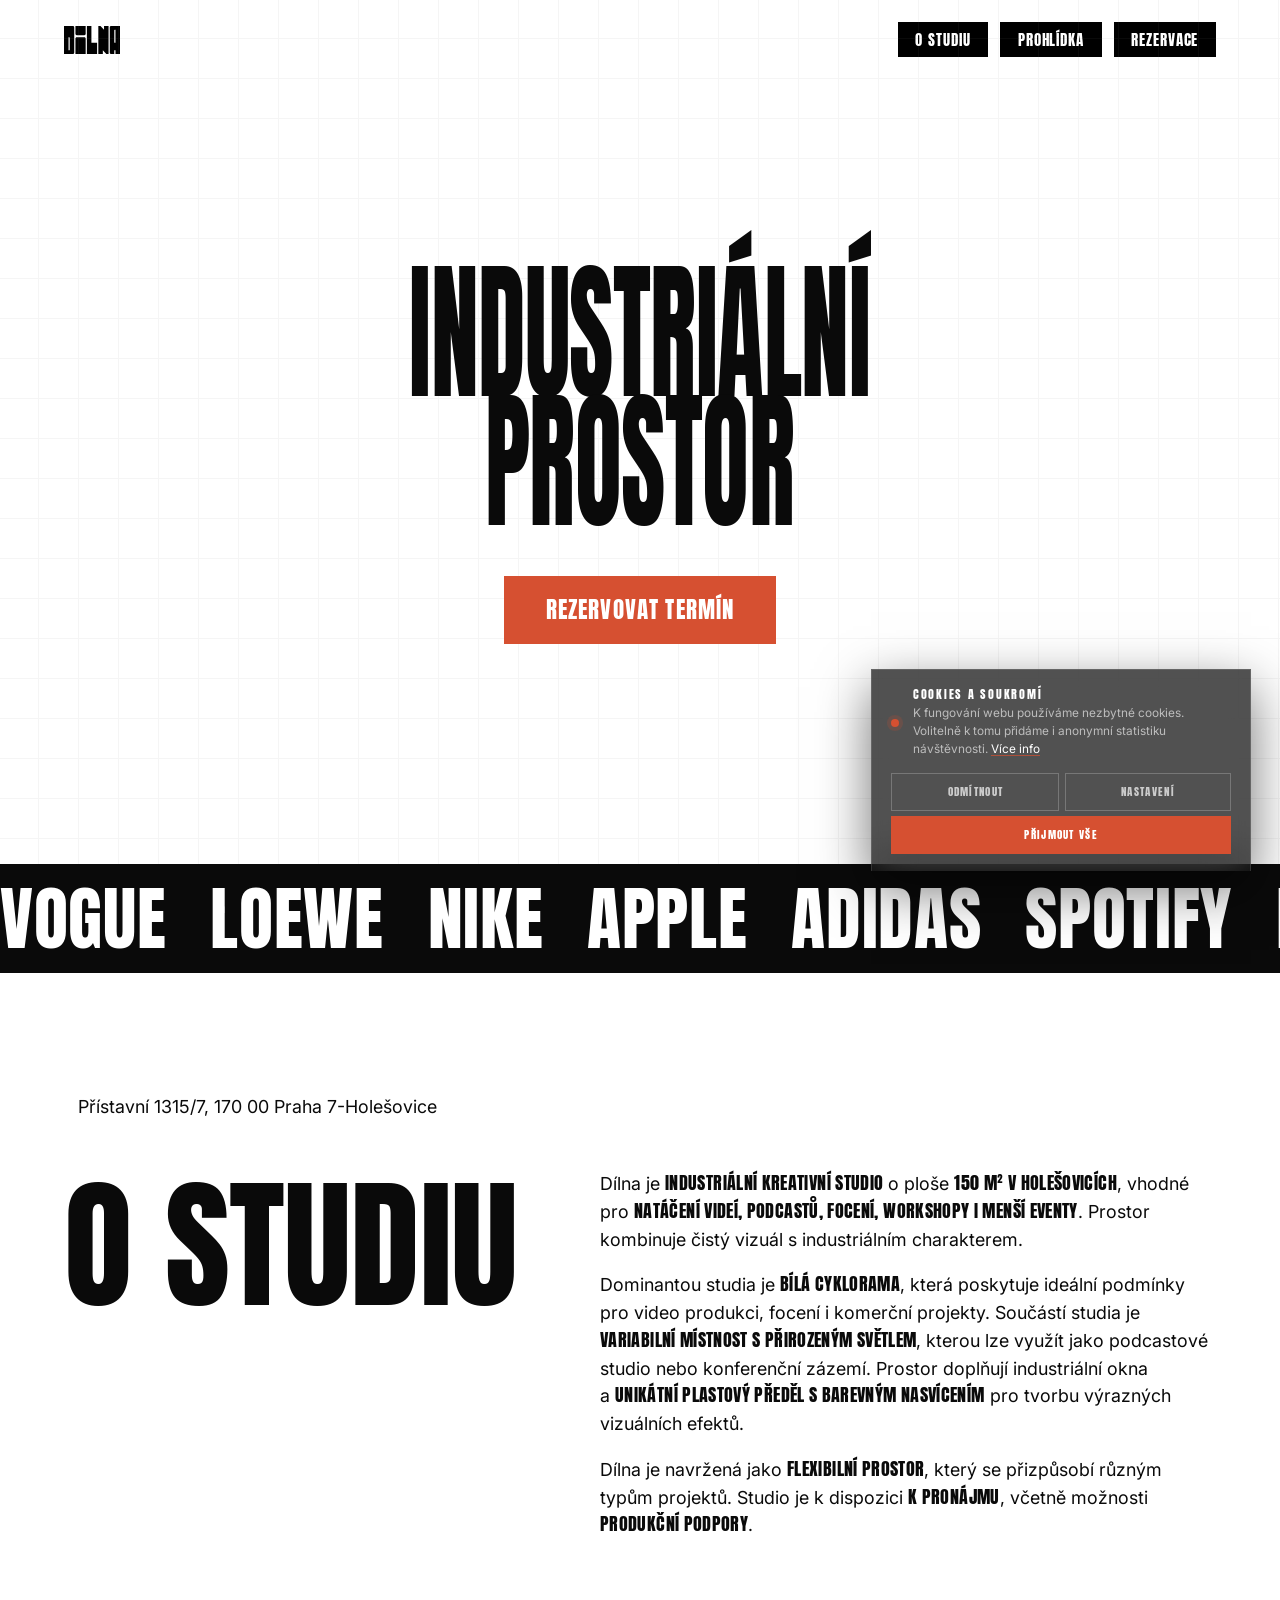
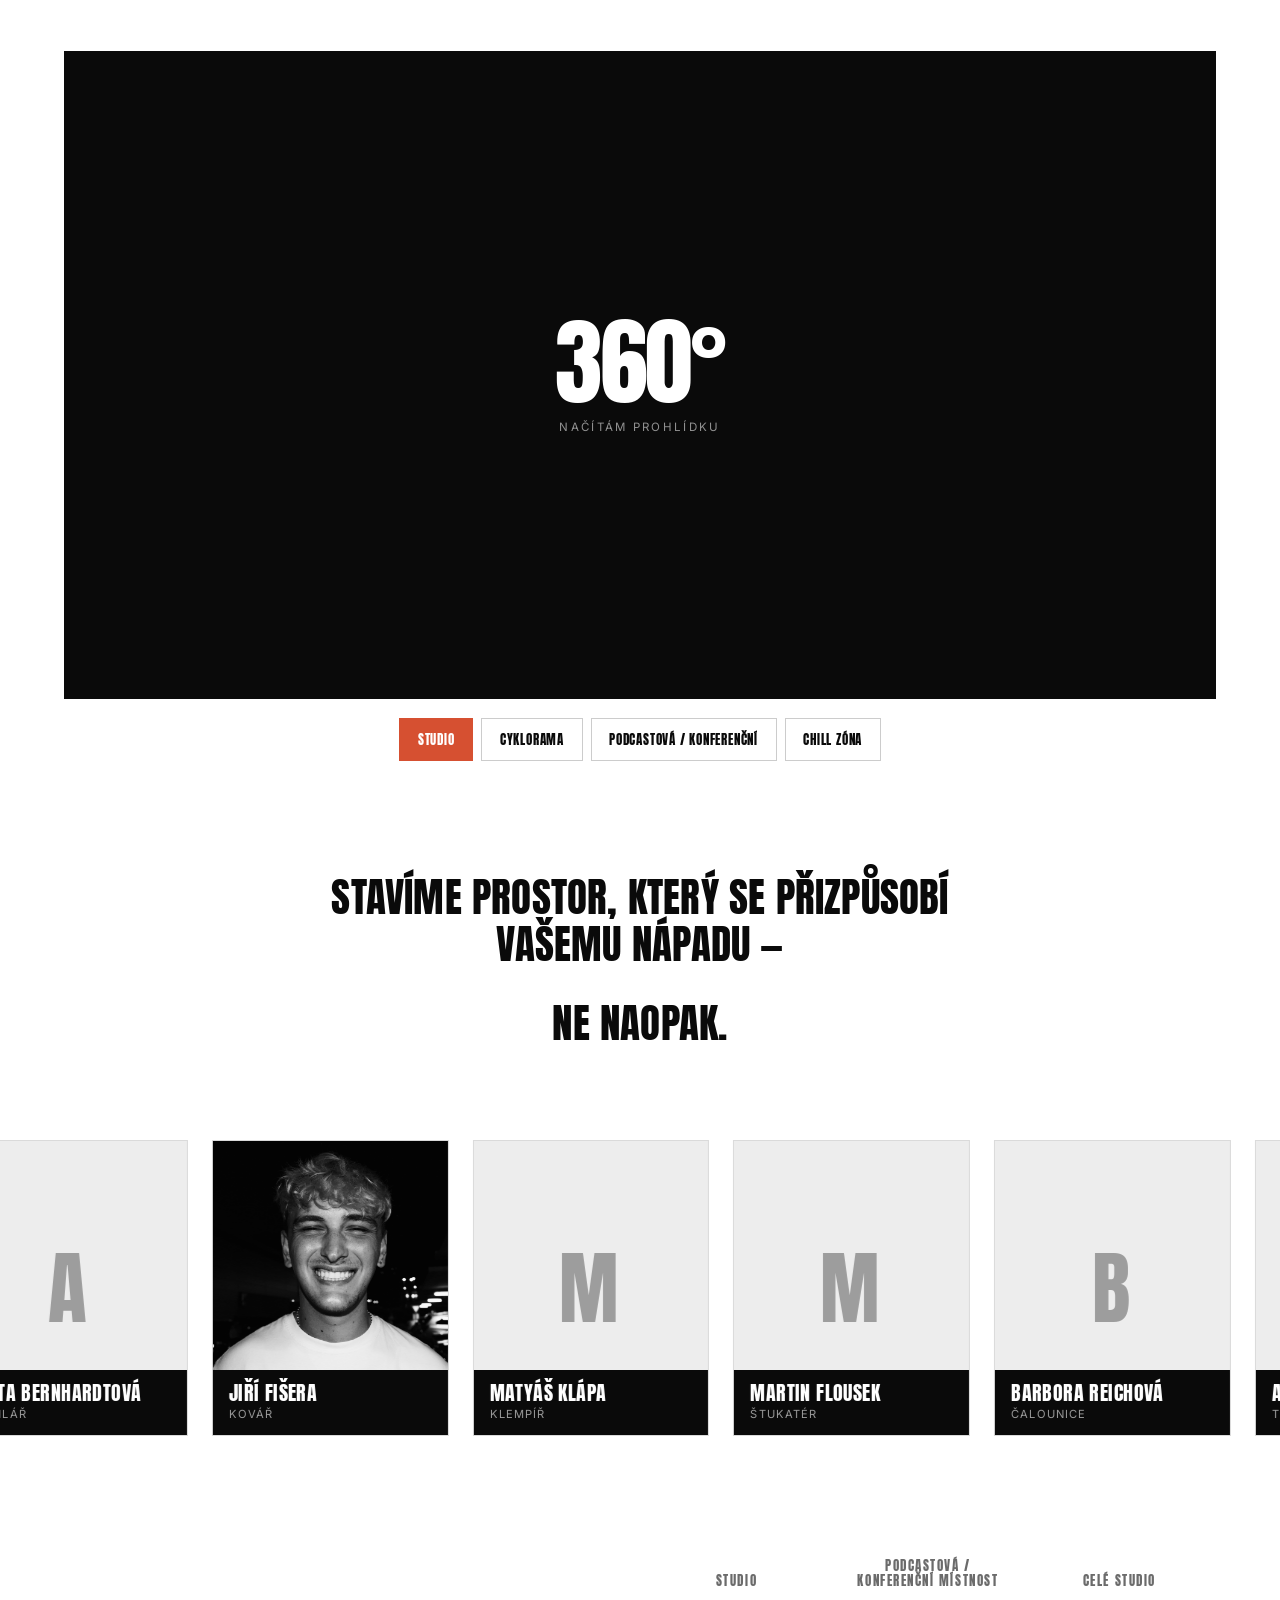
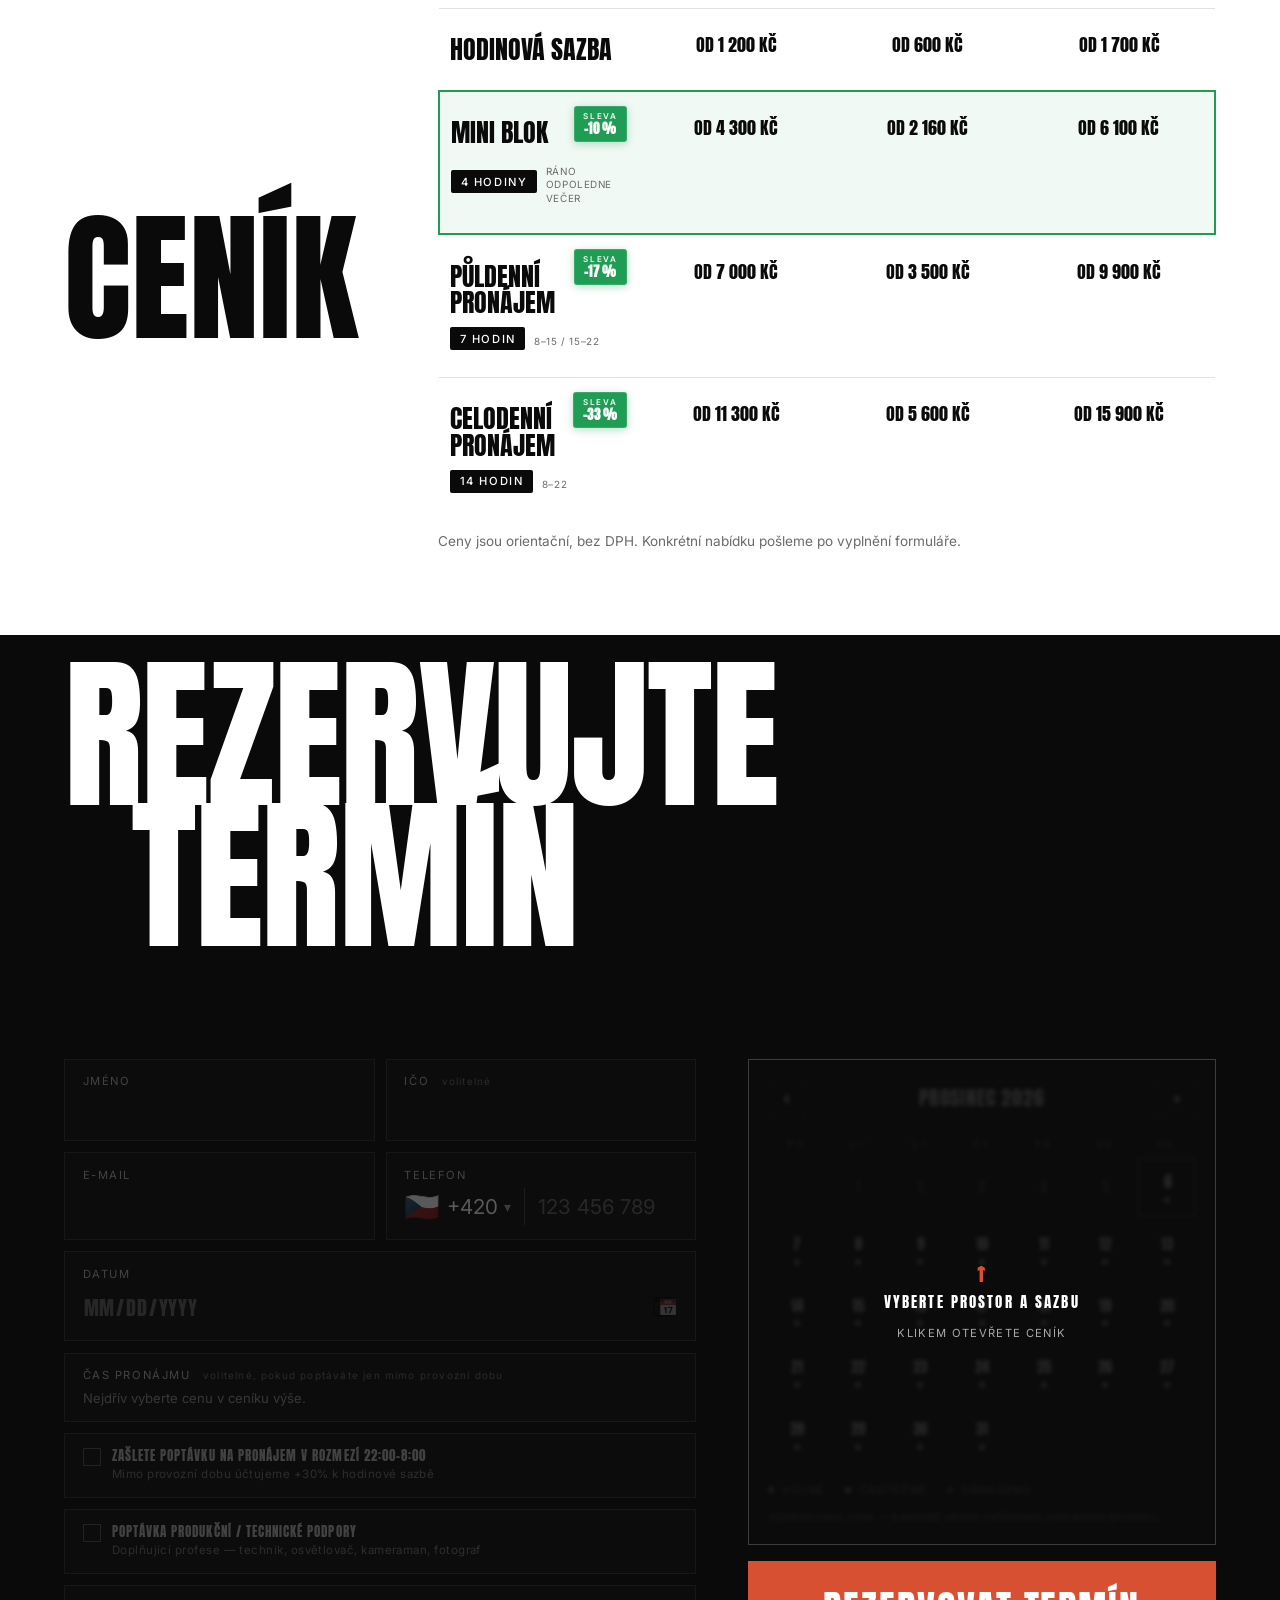
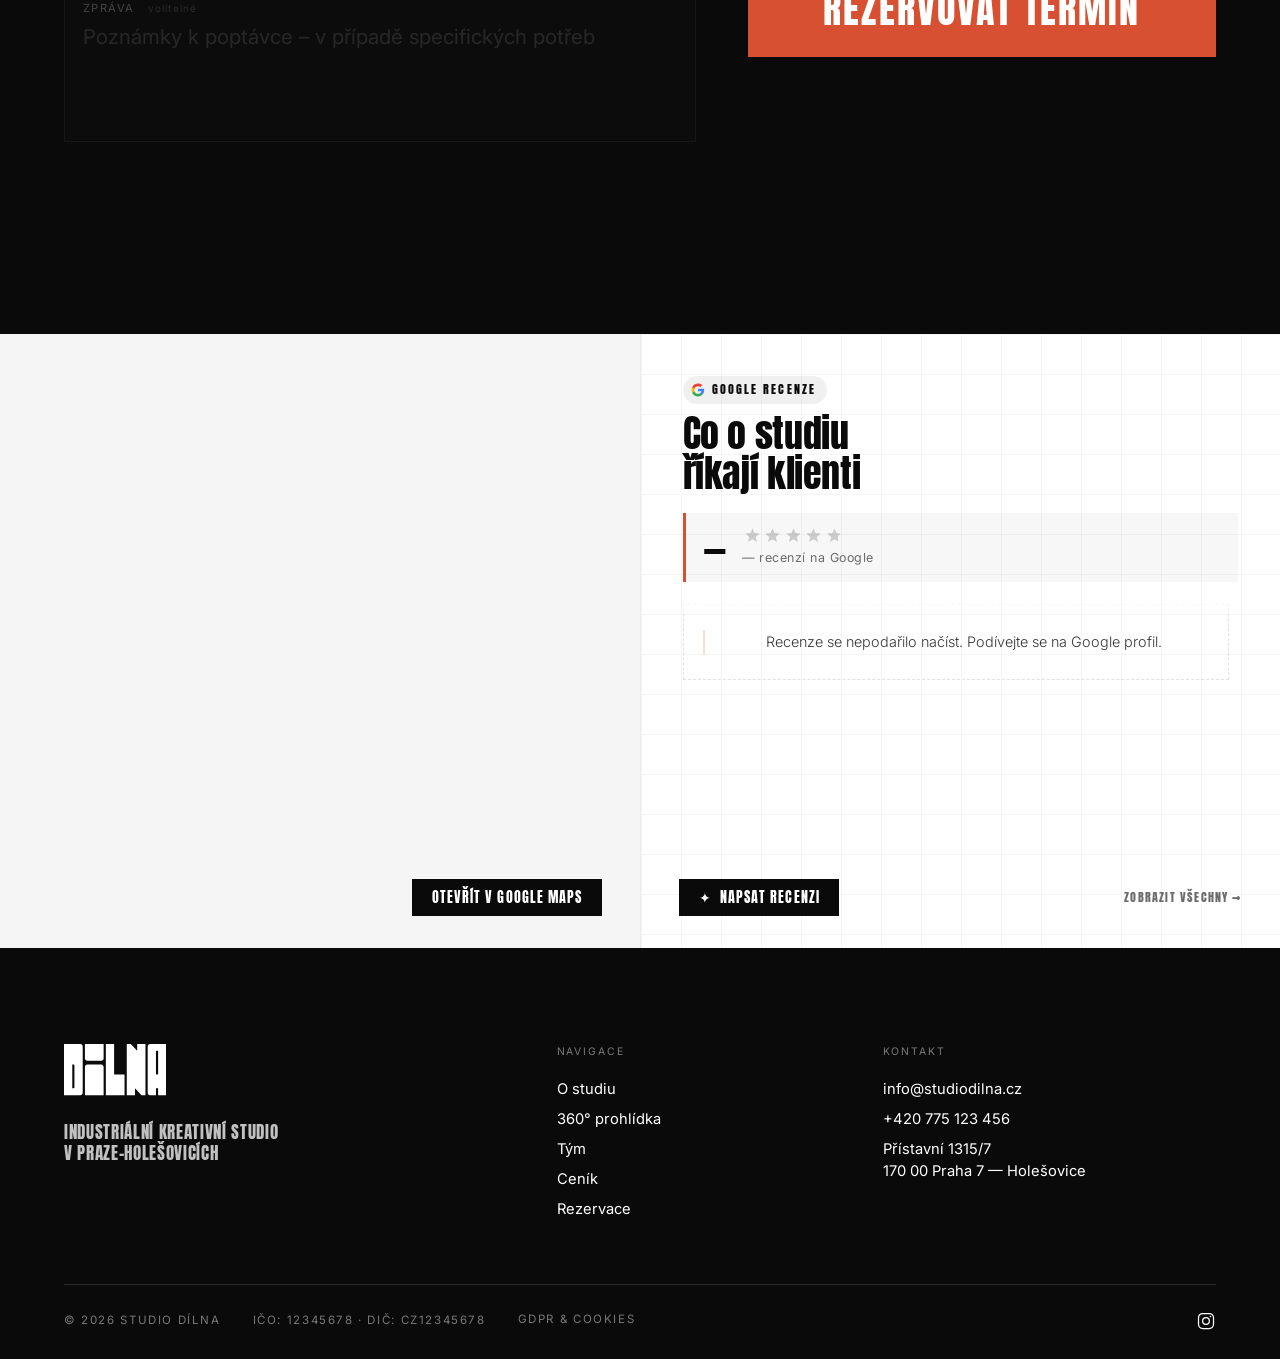
==== commit 195de12c: "Hero grid + Google reviews + map/reviews row - Hero: subtle static grid with cursor-reveal mask - Ma" ====
--- a/index.html
+++ b/index.html
@@ -20,7 +20,7 @@
   <link href="https://fonts.googleapis.com/css2?family=Anton&family=Inter:wght@300;400;500&display=swap" rel="stylesheet" />
   <!-- Leaflet a Pannellum CSS/JS se NACHÁZEJÍ LAZY z script.js až když user
        doroluje k mapě/360, ne na initial page load (300 KB šetříme). -->
-  <link rel="stylesheet" href="styles.css?v=124" />
+  <link rel="stylesheet" href="styles.css?v=133" />
 
   <meta property="og:title" content="Dílna — Industriální kreativní studio v Holešovicích" />
   <meta property="og:description" content="150 m² industriálního kreativního studia v Praze-Holešovicích pro natáčení, focení a produkci." />
@@ -87,6 +87,12 @@
 
   <!-- ===== HERO ===== -->
   <section class="hero">
+    <!-- Nekonečný grid v pozadí + vrstva odhalená pod kurzorem -->
+    <div class="hero__grid" id="heroGrid" aria-hidden="true">
+      <div class="hero__grid-layer" id="heroGridBase"></div>
+      <div class="hero__grid-layer hero__grid-layer--reveal" id="heroGridReveal"></div>
+    </div>
+
     <!-- Parallax floating images — sledují kurzor s lerp easingem -->
     <div class="floating" id="floating" aria-hidden="true">
       <div class="float-img float-img--1" data-depth="0.5">
@@ -571,12 +577,57 @@
     </form>
   </section>
 
-  <!-- ===== MAPA ===== -->
-  <section class="map" aria-label="Poloha studia Dílna na mapě">
-    <div class="map__canvas" id="mapCanvas"></div>
-    <a class="map__cta" href="https://maps.app.goo.gl/gTKptpRTpkgJQnJR6" target="_blank" rel="noopener">
-      Otevřít v Google Maps
-    </a>
+  <!-- ===== MAPA + RECENZE ===== -->
+  <section class="map-row" aria-label="Poloha a recenze">
+    <div class="map" aria-label="Poloha studia Dílna na mapě">
+      <div class="map__canvas" id="mapCanvas"></div>
+      <a class="map__cta" href="https://maps.app.goo.gl/gTKptpRTpkgJQnJR6" target="_blank" rel="noopener">
+        Otevřít v Google Maps
+      </a>
+    </div>
+
+    <aside class="reviews" aria-label="Recenze klientů z Google">
+      <header class="reviews__head">
+        <span class="reviews__eyebrow">
+          <svg class="reviews__google-icon" viewBox="0 0 24 24" aria-hidden="true">
+            <path fill="#4285F4" d="M22.56 12.25c0-.78-.07-1.53-.2-2.25H12v4.26h5.92c-.26 1.37-1.04 2.53-2.21 3.31v2.77h3.57c2.08-1.92 3.28-4.74 3.28-8.09z"/>
+            <path fill="#34A853" d="M12 23c2.97 0 5.46-.98 7.28-2.66l-3.57-2.77c-.98.66-2.23 1.06-3.71 1.06-2.86 0-5.29-1.93-6.16-4.53H2.18v2.84C3.99 20.53 7.7 23 12 23z"/>
+            <path fill="#FBBC05" d="M5.84 14.09c-.22-.66-.35-1.36-.35-2.09s.13-1.43.35-2.09V7.07H2.18C1.43 8.55 1 10.22 1 12s.43 3.45 1.18 4.93l2.85-2.22.81-.62z"/>
+            <path fill="#EA4335" d="M12 5.38c1.62 0 3.06.56 4.21 1.64l3.15-3.15C17.45 2.09 14.97 1 12 1 7.7 1 3.99 3.47 2.18 7.07l3.66 2.84C6.71 7.31 9.14 5.38 12 5.38z"/>
+          </svg>
+          <span>Google recenze</span>
+        </span>
+        <h2 class="reviews__title">Co o studiu<br />říkají klienti</h2>
+      </header>
+
+      <!-- Souhrnné hodnocení — naplní se z Google Places API -->
+      <div class="reviews__rating-big" id="googleRatingSummary" hidden>
+        <div class="reviews__rating-num" id="googleRatingValue">—</div>
+        <div class="reviews__rating-meta">
+          <span class="reviews__stars" aria-hidden="true">
+            <span class="reviews__stars-fill" id="googleStarsFill"></span>
+          </span>
+          <span class="reviews__rating-count" id="googleRatingCount">— recenzí na Google</span>
+        </div>
+      </div>
+
+      <!-- Recenze: naplní script.js z Google Places -->
+      <ul class="reviews__list" id="googleReviewsList">
+        <li class="review review--placeholder">
+          <p class="review__quote">Načítáme recenze z Google…</p>
+        </li>
+      </ul>
+
+      <footer class="reviews__cta">
+        <button type="button" class="reviews__write" id="reviewsWriteBtn">
+          <span class="reviews__write-icon" aria-hidden="true">✦</span>
+          <span>Napsat recenzi</span>
+        </button>
+        <a class="reviews__all" id="reviewsAllLink" href="https://maps.app.goo.gl/gTKptpRTpkgJQnJR6" target="_blank" rel="noopener">
+          Zobrazit všechny →
+        </a>
+      </footer>
+    </aside>
   </section>
 
   <!-- ===== FOOTER ===== -->
@@ -696,6 +747,125 @@
       </div>
     </div>
   </div>
-  <script src="script.js?v=125" defer></script>
+  <!-- ===== MODÁL — NAPSAT RECENZI ===== -->
+  <div class="rev-modal" id="reviewModal" hidden aria-modal="true" role="dialog" aria-labelledby="reviewModalTitle">
+    <div class="rev-modal__backdrop" data-rev-close></div>
+    <div class="rev-modal__card">
+      <button type="button" class="rev-modal__close" id="reviewModalClose" aria-label="Zavřít" data-rev-close>
+        <svg viewBox="0 0 24 24" width="20" height="20" aria-hidden="true">
+          <path d="M6 6 L18 18 M18 6 L6 18" stroke="currentColor" stroke-width="2" stroke-linecap="round" />
+        </svg>
+      </button>
+
+      <!-- KROK 1 — VOLBA -->
+      <div class="rev-modal__step" data-step="choose">
+        <h3 class="rev-modal__title" id="reviewModalTitle">Sdílejte svou zkušenost</h3>
+        <p class="rev-modal__lead">Vyberte si, kam zpětnou vazbu nasměrujete.</p>
+
+        <div class="rev-modal__options">
+          <a class="rev-option rev-option--google" id="reviewModalGoogle" target="_blank" rel="noopener">
+            <span class="rev-option__icon" aria-hidden="true">
+              <svg viewBox="0 0 24 24" width="28" height="28">
+                <path fill="#4285F4" d="M22.56 12.25c0-.78-.07-1.53-.2-2.25H12v4.26h5.92c-.26 1.37-1.04 2.53-2.21 3.31v2.77h3.57c2.08-1.92 3.28-4.74 3.28-8.09z"/>
+                <path fill="#34A853" d="M12 23c2.97 0 5.46-.98 7.28-2.66l-3.57-2.77c-.98.66-2.23 1.06-3.71 1.06-2.86 0-5.29-1.93-6.16-4.53H2.18v2.84C3.99 20.53 7.7 23 12 23z"/>
+                <path fill="#FBBC05" d="M5.84 14.09c-.22-.66-.35-1.36-.35-2.09s.13-1.43.35-2.09V7.07H2.18C1.43 8.55 1 10.22 1 12s.43 3.45 1.18 4.93l2.85-2.22.81-.62z"/>
+                <path fill="#EA4335" d="M12 5.38c1.62 0 3.06.56 4.21 1.64l3.15-3.15C17.45 2.09 14.97 1 12 1 7.7 1 3.99 3.47 2.18 7.07l3.66 2.84C6.71 7.31 9.14 5.38 12 5.38z"/>
+              </svg>
+            </span>
+            <span class="rev-option__body">
+              <span class="rev-option__title">Recenze na Google</span>
+              <span class="rev-option__desc">Zobrazí se veřejně na Google profilu studia. Pomůže s viditelností ve vyhledávání.</span>
+            </span>
+            <span class="rev-option__arrow" aria-hidden="true">↗</span>
+          </a>
+
+          <button type="button" class="rev-option rev-option--direct" id="reviewModalDirect">
+            <span class="rev-option__icon" aria-hidden="true">
+              <svg viewBox="0 0 24 24" width="28" height="28" fill="none" stroke="currentColor" stroke-width="1.6" stroke-linecap="round" stroke-linejoin="round">
+                <path d="M3 21l3.5-1L20 6.5 17.5 4 4 17.5 3 21z"/>
+                <path d="M14 7l3 3"/>
+              </svg>
+            </span>
+            <span class="rev-option__body">
+              <span class="rev-option__title">Napsat napřímo studiu</span>
+              <span class="rev-option__desc">Zpětná vazba dorazí e-mailem. S vaším svolením ji zveřejníme na webu.</span>
+            </span>
+            <span class="rev-option__arrow" aria-hidden="true">→</span>
+          </button>
+        </div>
+      </div>
+
+      <!-- KROK 2 — FORMULÁŘ -->
+      <div class="rev-modal__step" data-step="form" hidden>
+        <button type="button" class="rev-modal__back" id="reviewModalBack" aria-label="Zpět">← Zpět</button>
+        <h3 class="rev-modal__title">Napište nám</h3>
+
+        <form class="rev-form" id="reviewForm" action="https://formspree.io/f/mlgzwljw" method="POST" novalidate>
+          <input type="hidden" name="_subject" value="Nová recenze ze studiodilna.cz" />
+          <input type="text" name="_gotcha" tabindex="-1" autocomplete="off" style="display:none" />
+
+          <fieldset class="rev-form__group rev-form__stars-group">
+            <legend>Vaše hodnocení</legend>
+            <div class="rev-form__stars" id="revFormStars" role="radiogroup" aria-label="Hodnocení 1 až 5 hvězdiček">
+              <button type="button" class="rev-form__star" data-val="1" role="radio" aria-checked="false" aria-label="1 hvězdička">★</button>
+              <button type="button" class="rev-form__star" data-val="2" role="radio" aria-checked="false" aria-label="2 hvězdičky">★</button>
+              <button type="button" class="rev-form__star" data-val="3" role="radio" aria-checked="false" aria-label="3 hvězdičky">★</button>
+              <button type="button" class="rev-form__star" data-val="4" role="radio" aria-checked="false" aria-label="4 hvězdičky">★</button>
+              <button type="button" class="rev-form__star" data-val="5" role="radio" aria-checked="false" aria-label="5 hvězdiček">★</button>
+            </div>
+            <input type="hidden" name="rating" id="revFormRating" value="" required />
+          </fieldset>
+
+          <label class="rev-form__group">
+            <span class="rev-form__label">Jméno</span>
+            <input type="text" name="reviewer_name" required placeholder="Jak vás máme uvést" />
+          </label>
+
+          <label class="rev-form__group">
+            <span class="rev-form__label">E-mail <span class="rev-form__hint">(nezveřejníme)</span></span>
+            <input type="email" name="reviewer_email" required placeholder="vas@email.cz" />
+          </label>
+
+          <label class="rev-form__group">
+            <span class="rev-form__label">Vaše zkušenost</span>
+            <textarea name="reviewer_text" required rows="4" placeholder="Co se vám u nás líbilo, co ne, co byste doporučili dál…"></textarea>
+          </label>
+
+          <label class="rev-form__check">
+            <input type="checkbox" name="consent_publish" value="ano" />
+            <span>Souhlasím se zveřejněním na webu studiodilna.cz pod jménem výše.</span>
+          </label>
+
+          <button type="submit" class="rev-form__submit">
+            <span class="rev-form__submit-label">Odeslat recenzi</span>
+          </button>
+        </form>
+      </div>
+
+      <!-- KROK 3 — DĚKUJEME -->
+      <div class="rev-modal__step" data-step="thanks" hidden>
+        <div class="rev-thanks">
+          <svg class="rev-thanks__icon" viewBox="0 0 64 64" aria-hidden="true">
+            <circle class="rev-thanks__circle" cx="32" cy="32" r="28" />
+            <path class="rev-thanks__check" d="M19 33 L28 42 L46 22" />
+          </svg>
+          <h3 class="rev-modal__title">Děkujeme!</h3>
+          <p class="rev-modal__lead">Vaše recenze dorazila do studia. Vážíme si toho.</p>
+          <p class="rev-thanks__note">Pomohli byste nám i krátkou recenzí na Google? Zabere to minutu a posílí to viditelnost studia ve vyhledávání.</p>
+          <a class="rev-thanks__google" id="reviewThanksGoogle" target="_blank" rel="noopener">
+            <svg viewBox="0 0 24 24" width="18" height="18" aria-hidden="true">
+              <path fill="#4285F4" d="M22.56 12.25c0-.78-.07-1.53-.2-2.25H12v4.26h5.92c-.26 1.37-1.04 2.53-2.21 3.31v2.77h3.57c2.08-1.92 3.28-4.74 3.28-8.09z"/>
+              <path fill="#34A853" d="M12 23c2.97 0 5.46-.98 7.28-2.66l-3.57-2.77c-.98.66-2.23 1.06-3.71 1.06-2.86 0-5.29-1.93-6.16-4.53H2.18v2.84C3.99 20.53 7.7 23 12 23z"/>
+              <path fill="#FBBC05" d="M5.84 14.09c-.22-.66-.35-1.36-.35-2.09s.13-1.43.35-2.09V7.07H2.18C1.43 8.55 1 10.22 1 12s.43 3.45 1.18 4.93l2.85-2.22.81-.62z"/>
+              <path fill="#EA4335" d="M12 5.38c1.62 0 3.06.56 4.21 1.64l3.15-3.15C17.45 2.09 14.97 1 12 1 7.7 1 3.99 3.47 2.18 7.07l3.66 2.84C6.71 7.31 9.14 5.38 12 5.38z"/>
+            </svg>
+            <span>Sdílet i na Google</span>
+          </a>
+        </div>
+      </div>
+    </div>
+  </div>
+
+  <script src="script.js?v=133" defer></script>
 </body>
 </html>
--- a/styles.css
+++ b/styles.css
@@ -198,6 +198,35 @@
   align-items: center;
   justify-content: center;
   overflow: hidden;
+}
+
+/* Nekonečný grid v pozadí hero sekce.
+   --mx/--my (px) nastavuje JS podle pozice kurzoru pro reveal vrstvu. */
+.hero__grid {
+  position: absolute;
+  inset: 0;
+  z-index: 0;
+  pointer-events: none;
+  --mx: -400px;
+  --my: -400px;
+}
+.hero__grid-layer {
+  position: absolute;
+  inset: -2px;
+  background-image:
+    linear-gradient(to right, rgba(10, 10, 10, 1) 1px, transparent 1px),
+    linear-gradient(to bottom, rgba(10, 10, 10, 1) 1px, transparent 1px);
+  background-size: 40px 40px;
+  background-position: 0 0;
+  opacity: 0.035;
+}
+.hero__grid-layer--reveal {
+  opacity: 0.18;
+  -webkit-mask-image: radial-gradient(280px circle at var(--mx) var(--my), black 0%, transparent 70%);
+          mask-image: radial-gradient(280px circle at var(--mx) var(--my), black 0%, transparent 70%);
+}
+@media (prefers-reduced-motion: reduce) {
+  .hero__grid-layer--reveal { display: none; }
 }
 
 /* Centered titulek + CTA — bez z-index, ať se neuzavře stacking context
@@ -2718,10 +2747,22 @@
    MAPA — Leaflet + Carto Positron, custom rust pin s pulsem
    a popiskem STUDIO DÍLNA.
    ========================================================= */
+.map-row {
+  display: grid;
+  grid-template-columns: 1fr 1fr;
+  width: 100%;
+  align-items: stretch;
+  --row-h: clamp(460px, 48vw, 640px);
+}
+.map-row > .map,
+.map-row > .reviews {
+  height: var(--row-h);
+  min-height: 0;
+}
+
 .map {
   position: relative;
   width: 100%;
-  height: clamp(320px, 48vw, 560px);
   background: #f5f5f5;
   overflow: hidden;
 }
@@ -2796,6 +2837,7 @@
   color: var(--paper);
   font-family: var(--display);
   font-size: 0.85rem;
+  line-height: 1;
   letter-spacing: 0.08em;
   text-transform: uppercase;
   text-decoration: none;
@@ -2806,6 +2848,614 @@
 @media (max-width: 640px) {
   .map { height: clamp(260px, 60vw, 380px); }
   .map__cta { font-size: 0.72rem; padding: 0.55rem 0.9rem; }
+}
+
+/* ===== RECENZE — pravá polovina vedle mapy (světlá verze, Google data) ===== */
+.reviews {
+  position: relative;
+  background: var(--paper);
+  color: var(--ink);
+  padding: clamp(1.8rem, 3.4vw, 2.6rem) clamp(1.6rem, 3.4vw, 2.6rem);
+  display: grid;
+  grid-template-rows: auto auto 1fr;
+  gap: clamp(0.9rem, 1.6vw, 1.2rem);
+  overflow: hidden;
+  border-left: 1px solid rgba(10, 10, 10, 0.08);
+}
+.reviews::before {
+  /* Jemný grid raster — souznění s hero gridem */
+  content: "";
+  position: absolute;
+  inset: 0;
+  background-image:
+    linear-gradient(to right, rgba(10, 10, 10, 1) 1px, transparent 1px),
+    linear-gradient(to bottom, rgba(10, 10, 10, 1) 1px, transparent 1px);
+  background-size: 40px 40px;
+  opacity: 0.035;
+  pointer-events: none;
+}
+
+.reviews__head {
+  position: relative;
+  display: flex;
+  flex-direction: column;
+  gap: 0.55rem;
+}
+.reviews__eyebrow {
+  display: inline-flex;
+  align-items: center;
+  gap: 0.45rem;
+  font-family: var(--display);
+  font-size: 0.72rem;
+  letter-spacing: 0.18em;
+  text-transform: uppercase;
+  color: var(--ink);
+  background: rgba(10, 10, 10, 0.06);
+  padding: 0.35rem 0.7rem 0.35rem 0.5rem;
+  border-radius: 999px;
+  width: fit-content;
+}
+.reviews__google-icon {
+  width: 14px;
+  height: 14px;
+  flex-shrink: 0;
+}
+.reviews__title {
+  font-family: var(--display);
+  font-size: clamp(1.6rem, 3vw, 2.4rem);
+  font-weight: 400;
+  line-height: 1.05;
+  letter-spacing: -0.01em;
+  margin: 0;
+  color: var(--ink);
+}
+
+/* Google Rating Summary — velký průměr + hvězdičky pod */
+.reviews__rating-big {
+  position: relative;
+  display: flex;
+  align-items: center;
+  gap: 1rem;
+  padding: 0.85rem 1.1rem;
+  background: rgba(10, 10, 10, 0.03);
+  border-left: 3px solid var(--rust);
+}
+.reviews__rating-num {
+  font-family: var(--display);
+  font-size: clamp(1.9rem, 3.4vw, 2.6rem);
+  line-height: 1;
+  color: var(--ink);
+  letter-spacing: -0.02em;
+}
+.reviews__rating-meta {
+  display: flex;
+  flex-direction: column;
+  gap: 0.3rem;
+}
+.reviews__stars {
+  position: relative;
+  display: inline-block;
+  width: 6.4em;
+  height: 1.05em;
+  font-size: 1rem;
+  background: rgba(10, 10, 10, 0.18);
+  -webkit-mask-image: url("data:image/svg+xml;utf8,<svg xmlns='http://www.w3.org/2000/svg' viewBox='0 0 24 24'><path fill='black' d='M12 17.27 18.18 21l-1.64-7.03L22 9.24l-7.19-.62L12 2 9.19 8.62 2 9.24l5.46 4.73L5.82 21z'/></svg>");
+          mask-image: url("data:image/svg+xml;utf8,<svg xmlns='http://www.w3.org/2000/svg' viewBox='0 0 24 24'><path fill='black' d='M12 17.27 18.18 21l-1.64-7.03L22 9.24l-7.19-.62L12 2 9.19 8.62 2 9.24l5.46 4.73L5.82 21z'/></svg>");
+  -webkit-mask-size: 1.28em 1.05em;
+          mask-size: 1.28em 1.05em;
+  -webkit-mask-repeat: repeat-x;
+          mask-repeat: repeat-x;
+}
+.reviews__stars-fill {
+  position: absolute;
+  inset: 0;
+  width: 0%;
+  background: #f5b400;
+  transition: width 0.8s cubic-bezier(0.2, 0.7, 0.2, 1);
+}
+.reviews__rating-count {
+  font-size: 0.78rem;
+  color: var(--ink-soft);
+  letter-spacing: 0.04em;
+}
+
+/* Wrapper kolem listu pro fade gradient na okrajích */
+.reviews__list-wrap {
+  position: relative;
+  min-height: 0;
+}
+.reviews__list {
+  position: relative;
+  list-style: none;
+  margin: 0;
+  padding: 0.2rem 0.6rem 4.2rem 0;
+  display: flex;
+  flex-direction: column;
+  gap: 0.8rem;
+  overflow-y: auto;
+  scrollbar-width: thin;
+  scrollbar-color: rgba(10, 10, 10, 0.18) transparent;
+  height: 100%;
+  scroll-behavior: smooth;
+  /* Fade na horním a dolním okraji listu — naznačuje scroll a kryje přechod do CTA */
+  -webkit-mask-image: linear-gradient(to bottom, transparent 0, black 16px, black calc(100% - 32px), transparent 100%);
+          mask-image: linear-gradient(to bottom, transparent 0, black 16px, black calc(100% - 32px), transparent 100%);
+}
+.reviews__list::-webkit-scrollbar { width: 4px; }
+.reviews__list::-webkit-scrollbar-thumb { background: rgba(10, 10, 10, 0.15); border-radius: 4px; }
+.reviews__list::-webkit-scrollbar-thumb:hover { background: rgba(10, 10, 10, 0.3); }
+
+.review {
+  position: relative;
+  padding: 1.1rem 1.3rem;
+  background: #fff;
+  border: 1px solid rgba(10, 10, 10, 0.06);
+  transition: transform 0.25s ease, box-shadow 0.25s ease, border-color 0.25s ease;
+  display: flex;
+  flex-direction: column;
+  gap: 0.8rem;
+  animation: reviewIn 0.5s cubic-bezier(0.2, 0.7, 0.2, 1) both;
+}
+@keyframes reviewIn {
+  from { opacity: 0; transform: translateY(8px); }
+  to   { opacity: 1; transform: translateY(0); }
+}
+.review:hover {
+  transform: translateY(-1px);
+  box-shadow: 0 6px 18px rgba(10, 10, 10, 0.06);
+  border-color: rgba(10, 10, 10, 0.12);
+}
+.review--placeholder {
+  border: 1px dashed rgba(10, 10, 10, 0.12);
+  background: transparent;
+  color: var(--ink-soft);
+  text-align: center;
+  padding: 1.6rem 1.2rem;
+  animation: none;
+}
+.review--placeholder:hover { transform: none; box-shadow: none; }
+
+.review__top {
+  display: flex;
+  align-items: center;
+  gap: 0.75rem;
+}
+.review__avatar {
+  width: 38px;
+  height: 38px;
+  border-radius: 50%;
+  background: linear-gradient(135deg, var(--rust), #c4421e) center/cover no-repeat;
+  flex-shrink: 0;
+  display: flex;
+  align-items: center;
+  justify-content: center;
+  font-family: var(--display);
+  font-size: 0.82rem;
+  color: var(--paper);
+  letter-spacing: 0.04em;
+  box-shadow: 0 2px 6px rgba(214, 80, 49, 0.25);
+}
+.review__author-block {
+  display: flex;
+  flex-direction: column;
+  gap: 0.1rem;
+  min-width: 0;
+  flex: 1;
+}
+.review__author {
+  font-family: var(--display);
+  font-size: 0.82rem;
+  letter-spacing: 0.06em;
+  text-transform: uppercase;
+  color: var(--ink);
+}
+.review__date {
+  font-size: 0.72rem;
+  color: var(--ink-soft);
+  letter-spacing: 0.02em;
+}
+.review__rating {
+  font-size: 0.85rem;
+  color: #f5b400;
+  letter-spacing: 0.08em;
+  white-space: nowrap;
+  text-shadow: 0 1px 0 rgba(0, 0, 0, 0.05);
+}
+.review__quote {
+  position: relative;
+  margin: 0;
+  padding-left: 0.9rem;
+  font-size: clamp(0.9rem, 1vw, 0.98rem);
+  line-height: 1.6;
+  color: rgba(10, 10, 10, 0.82);
+  font-weight: 300;
+  border-left: 2px solid rgba(214, 80, 49, 0.2);
+}
+
+/* CTA bar — absolutně, mirror to .map__cta (bottom-right) na opačné straně sloupce */
+.reviews__cta {
+  position: absolute;
+  left: clamp(1rem, 3vw, 2.5rem);
+  right: clamp(1rem, 3vw, 2.5rem);
+  bottom: clamp(1rem, 3vw, 2rem);
+  z-index: 5;
+  display: flex;
+  align-items: center;
+  justify-content: space-between;
+  gap: 1rem;
+  flex-wrap: wrap;
+}
+/* Tlačítko Napsat recenzi — STEJNÝ styling jako .map__cta */
+.reviews__write {
+  display: inline-flex;
+  align-items: center;
+  gap: 0.5rem;
+  padding: 0.75rem 1.2rem;
+  background: var(--ink);
+  color: var(--paper);
+  font-family: var(--display);
+  font-size: 0.85rem;
+  line-height: 1;
+  letter-spacing: 0.08em;
+  text-transform: uppercase;
+  text-decoration: none;
+  border: none;
+  cursor: pointer;
+  transition: background 0.2s ease;
+}
+.reviews__write:hover { background: var(--rust); }
+.reviews__write-icon {
+  font-size: 0.85rem;
+  line-height: 1;
+  color: var(--paper);
+}
+.reviews__all {
+  font-family: var(--display);
+  font-size: 0.74rem;
+  letter-spacing: 0.1em;
+  text-transform: uppercase;
+  color: var(--ink-soft);
+  text-decoration: none;
+  transition: color 0.2s ease;
+}
+.reviews__all:hover { color: var(--rust); }
+
+/* ===== MODÁL — NAPSAT RECENZI ===== */
+.rev-modal {
+  position: fixed;
+  inset: 0;
+  z-index: 9000;
+  display: flex;
+  align-items: center;
+  justify-content: center;
+  padding: 1.2rem;
+  animation: revModalIn 0.25s ease both;
+}
+.rev-modal[hidden] { display: none; }
+@keyframes revModalIn {
+  from { opacity: 0; }
+  to   { opacity: 1; }
+}
+.rev-modal__backdrop {
+  position: absolute;
+  inset: 0;
+  background: rgba(8, 8, 8, 0.5);
+  backdrop-filter: blur(8px) saturate(140%);
+  -webkit-backdrop-filter: blur(8px) saturate(140%);
+}
+.rev-modal__card {
+  position: relative;
+  width: min(560px, 100%);
+  max-height: calc(100vh - 2.4rem);
+  overflow-y: auto;
+  background: var(--paper);
+  color: var(--ink);
+  padding: clamp(1.8rem, 4vw, 2.6rem);
+  box-shadow: 0 30px 80px rgba(0, 0, 0, 0.35);
+  animation: revCardIn 0.35s cubic-bezier(0.2, 0.8, 0.25, 1) both;
+}
+@keyframes revCardIn {
+  from { opacity: 0; transform: translateY(16px) scale(0.98); }
+  to   { opacity: 1; transform: translateY(0) scale(1); }
+}
+.rev-modal__close {
+  position: absolute;
+  top: 0.7rem;
+  right: 0.7rem;
+  width: 36px;
+  height: 36px;
+  display: flex;
+  align-items: center;
+  justify-content: center;
+  background: transparent;
+  border: none;
+  color: var(--ink);
+  cursor: pointer;
+  border-radius: 50%;
+  transition: background 0.15s ease, color 0.15s ease;
+}
+.rev-modal__close:hover {
+  background: rgba(10, 10, 10, 0.08);
+  color: var(--rust);
+}
+.rev-modal__back {
+  display: inline-flex;
+  align-items: center;
+  margin-bottom: 0.8rem;
+  background: transparent;
+  border: none;
+  color: var(--ink-soft);
+  font-family: var(--display);
+  font-size: 0.74rem;
+  letter-spacing: 0.1em;
+  text-transform: uppercase;
+  cursor: pointer;
+  padding: 0;
+  transition: color 0.15s ease;
+}
+.rev-modal__back:hover { color: var(--rust); }
+
+.rev-modal__title {
+  font-family: var(--display);
+  font-size: clamp(1.4rem, 2.6vw, 1.85rem);
+  font-weight: 400;
+  letter-spacing: -0.005em;
+  line-height: 1.1;
+  margin: 0 0 0.5rem;
+  color: var(--ink);
+}
+.rev-modal__lead {
+  margin: 0 0 1.4rem;
+  color: var(--ink-soft);
+  font-size: 0.92rem;
+  line-height: 1.5;
+}
+
+.rev-modal__options {
+  display: flex;
+  flex-direction: column;
+  gap: 0.8rem;
+}
+.rev-option {
+  display: flex;
+  align-items: center;
+  gap: 1rem;
+  padding: 1.1rem 1.3rem;
+  background: #fff;
+  border: 1px solid rgba(10, 10, 10, 0.1);
+  text-decoration: none;
+  text-align: left;
+  cursor: pointer;
+  transition: all 0.2s ease;
+  font-family: inherit;
+  font-size: inherit;
+  color: var(--ink);
+  width: 100%;
+}
+.rev-option:hover {
+  border-color: var(--rust);
+  background: rgba(214, 80, 49, 0.03);
+  transform: translateX(2px);
+}
+.rev-option__icon {
+  flex-shrink: 0;
+  width: 44px;
+  height: 44px;
+  display: flex;
+  align-items: center;
+  justify-content: center;
+  background: rgba(10, 10, 10, 0.04);
+  border-radius: 50%;
+  color: var(--ink);
+}
+.rev-option__body {
+  flex: 1;
+  display: flex;
+  flex-direction: column;
+  gap: 0.25rem;
+  min-width: 0;
+}
+.rev-option__title {
+  font-family: var(--display);
+  font-size: 0.92rem;
+  letter-spacing: 0.04em;
+  text-transform: uppercase;
+  color: var(--ink);
+}
+.rev-option__desc {
+  font-size: 0.82rem;
+  color: var(--ink-soft);
+  line-height: 1.45;
+}
+.rev-option__arrow {
+  font-size: 1.2rem;
+  color: var(--ink-soft);
+  transition: color 0.2s ease, transform 0.2s ease;
+  flex-shrink: 0;
+}
+.rev-option:hover .rev-option__arrow {
+  color: var(--rust);
+  transform: translateX(3px);
+}
+
+/* Formulář */
+.rev-form {
+  display: flex;
+  flex-direction: column;
+  gap: 1.1rem;
+}
+.rev-form__group {
+  display: flex;
+  flex-direction: column;
+  gap: 0.4rem;
+  border: none;
+  padding: 0;
+  margin: 0;
+}
+.rev-form__group legend,
+.rev-form__label {
+  font-family: var(--display);
+  font-size: 0.74rem;
+  letter-spacing: 0.12em;
+  text-transform: uppercase;
+  color: var(--ink);
+  padding: 0;
+}
+.rev-form__hint {
+  text-transform: none;
+  letter-spacing: 0.02em;
+  color: var(--ink-soft);
+  font-size: 0.7rem;
+}
+.rev-form__group input[type="text"],
+.rev-form__group input[type="email"],
+.rev-form__group textarea {
+  font-family: var(--sans);
+  font-size: 0.95rem;
+  padding: 0.75rem 0.9rem;
+  background: #fff;
+  border: 1px solid rgba(10, 10, 10, 0.15);
+  color: var(--ink);
+  transition: border-color 0.15s ease, box-shadow 0.15s ease;
+}
+.rev-form__group textarea {
+  resize: vertical;
+  min-height: 100px;
+  line-height: 1.5;
+}
+.rev-form__group input:focus,
+.rev-form__group textarea:focus {
+  outline: none;
+  border-color: var(--rust);
+  box-shadow: 0 0 0 3px rgba(214, 80, 49, 0.12);
+}
+.rev-form__stars-group { gap: 0.6rem; }
+.rev-form__stars {
+  display: flex;
+  gap: 0.2rem;
+}
+.rev-form__star {
+  background: transparent;
+  border: none;
+  font-size: 1.8rem;
+  line-height: 1;
+  color: rgba(10, 10, 10, 0.18);
+  cursor: pointer;
+  padding: 0.15rem 0.25rem;
+  transition: color 0.15s ease, transform 0.1s ease;
+}
+.rev-form__star:hover { transform: scale(1.15); }
+.rev-form__star.is-active,
+.rev-form__star.is-hover { color: #f5b400; }
+.rev-form__check {
+  display: flex;
+  gap: 0.6rem;
+  align-items: flex-start;
+  font-size: 0.83rem;
+  color: var(--ink-soft);
+  line-height: 1.45;
+  cursor: pointer;
+}
+.rev-form__check input { margin-top: 0.2rem; flex-shrink: 0; accent-color: var(--rust); }
+.rev-form__submit {
+  background: var(--ink);
+  color: var(--paper);
+  border: none;
+  padding: 0.95rem 1.4rem;
+  font-family: var(--display);
+  font-size: 0.85rem;
+  letter-spacing: 0.14em;
+  text-transform: uppercase;
+  cursor: pointer;
+  transition: background 0.2s ease, transform 0.15s ease;
+  margin-top: 0.4rem;
+}
+.rev-form__submit:hover { background: var(--rust); transform: translateY(-1px); }
+.rev-form__submit:active { transform: translateY(0); }
+.rev-form__submit.is-loading { opacity: 0.6; cursor: wait; }
+
+/* Děkujeme */
+.rev-thanks {
+  text-align: center;
+  display: flex;
+  flex-direction: column;
+  align-items: center;
+  gap: 1rem;
+}
+.rev-thanks__icon {
+  width: 64px;
+  height: 64px;
+  margin-bottom: 0.4rem;
+}
+.rev-thanks__circle {
+  fill: none;
+  stroke: var(--rust);
+  stroke-width: 3;
+  stroke-dasharray: 176;
+  stroke-dashoffset: 176;
+  animation: revCircle 0.6s ease 0.1s forwards;
+}
+.rev-thanks__check {
+  fill: none;
+  stroke: var(--rust);
+  stroke-width: 4;
+  stroke-linecap: round;
+  stroke-linejoin: round;
+  stroke-dasharray: 50;
+  stroke-dashoffset: 50;
+  animation: revCheck 0.4s ease 0.6s forwards;
+}
+@keyframes revCircle { to { stroke-dashoffset: 0; } }
+@keyframes revCheck { to { stroke-dashoffset: 0; } }
+.rev-thanks__note {
+  margin: 0.4rem 0 0.6rem;
+  font-size: 0.9rem;
+  color: var(--ink-soft);
+  line-height: 1.5;
+  max-width: 36ch;
+}
+.rev-thanks__google {
+  display: inline-flex;
+  align-items: center;
+  gap: 0.6rem;
+  padding: 0.85rem 1.3rem;
+  background: var(--ink);
+  color: var(--paper);
+  font-family: var(--display);
+  font-size: 0.82rem;
+  letter-spacing: 0.12em;
+  text-transform: uppercase;
+  text-decoration: none;
+  transition: background 0.2s ease;
+}
+.rev-thanks__google:hover { background: var(--rust); }
+
+@media (max-width: 900px) {
+  .map-row { grid-template-columns: 1fr; }
+  .map-row > .map,
+  .map-row > .reviews { height: auto; }
+  .map-row > .map { height: clamp(260px, 60vw, 380px); }
+  .reviews {
+    padding: 2rem 1.4rem;
+    border-left: none;
+    border-top: 1px solid rgba(10, 10, 10, 0.08);
+    grid-template-rows: auto auto auto auto;
+  }
+  .reviews__list {
+    max-height: none;
+    overflow: visible;
+    height: auto;
+    padding-bottom: 0.4rem;
+    -webkit-mask-image: none;
+            mask-image: none;
+  }
+  /* Mobile: CTA zpátky do statického flow, srovnání se ztrácí (mapa je nad recenzemi) */
+  .reviews__cta {
+    position: static;
+    margin-top: 0.6rem;
+    padding-top: 1rem;
+    border-top: 1px solid rgba(10, 10, 10, 0.08);
+  }
 }
 
 /* =========================================================
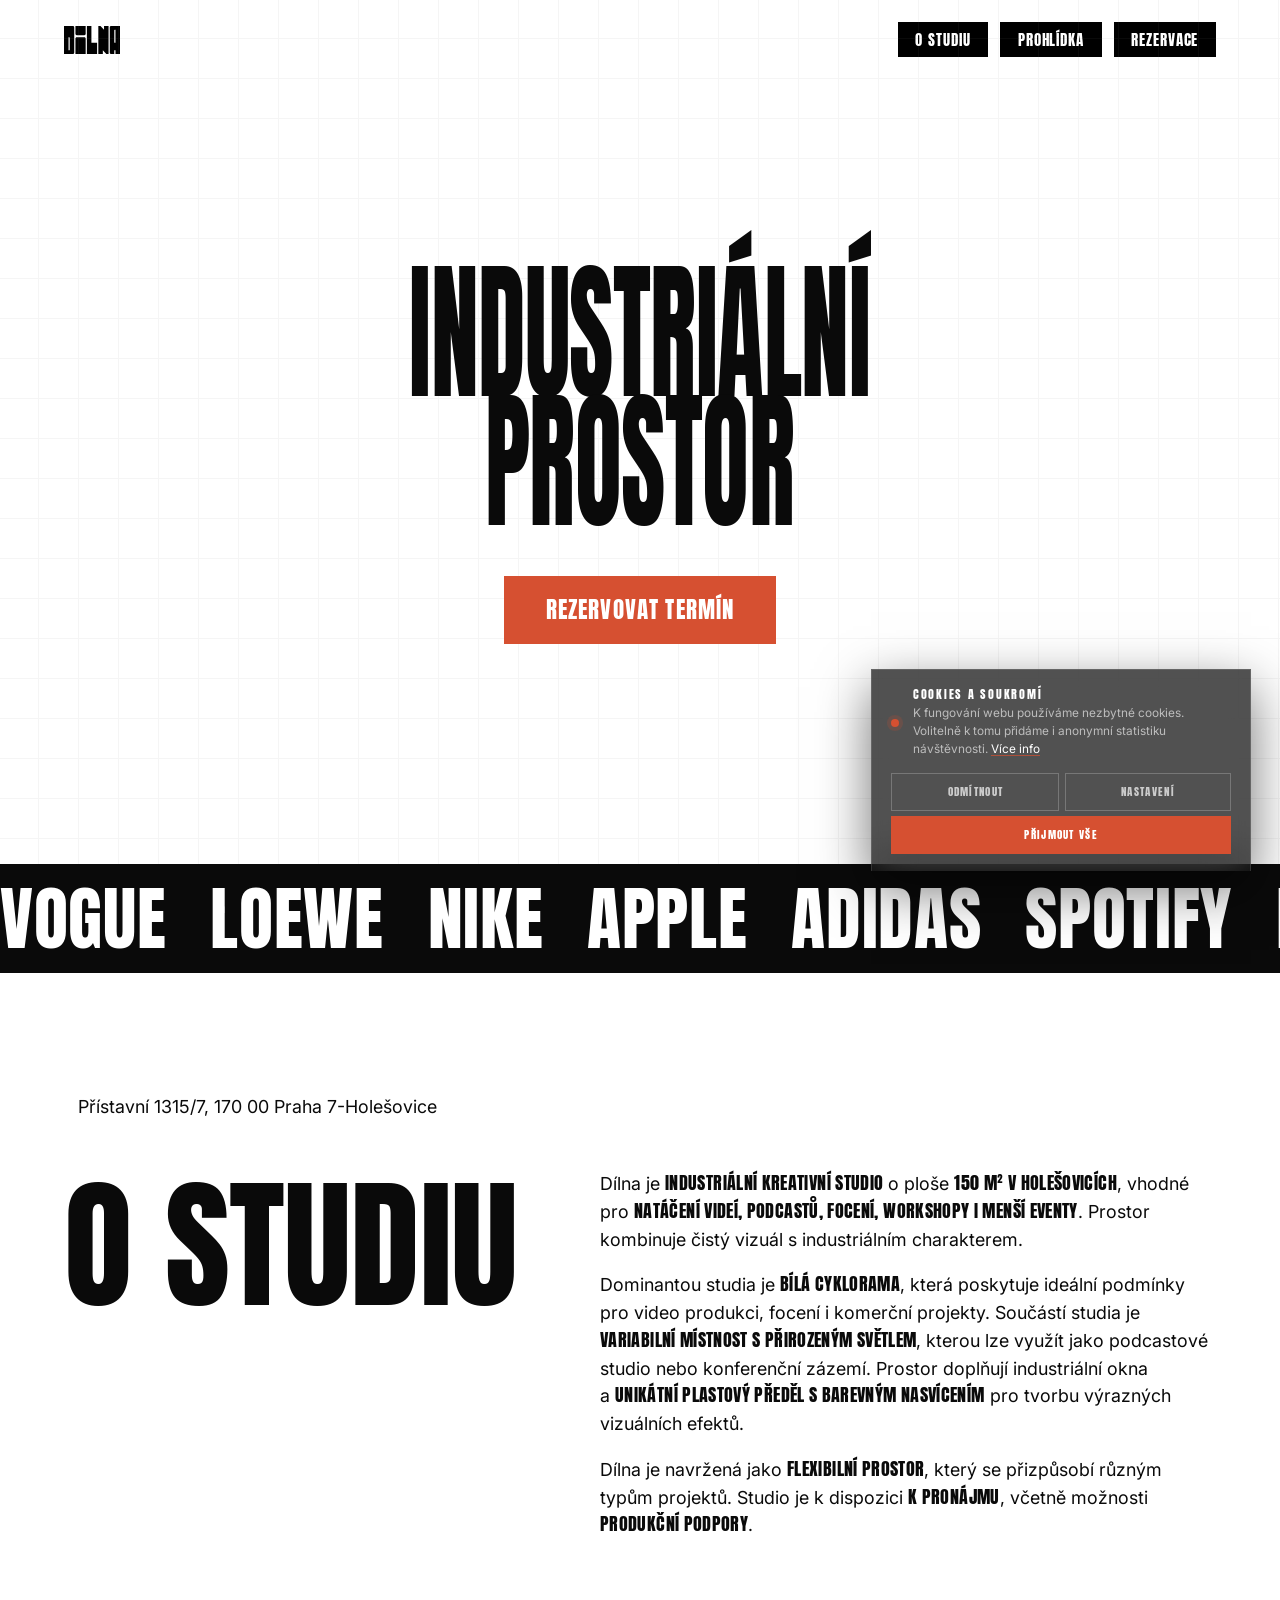
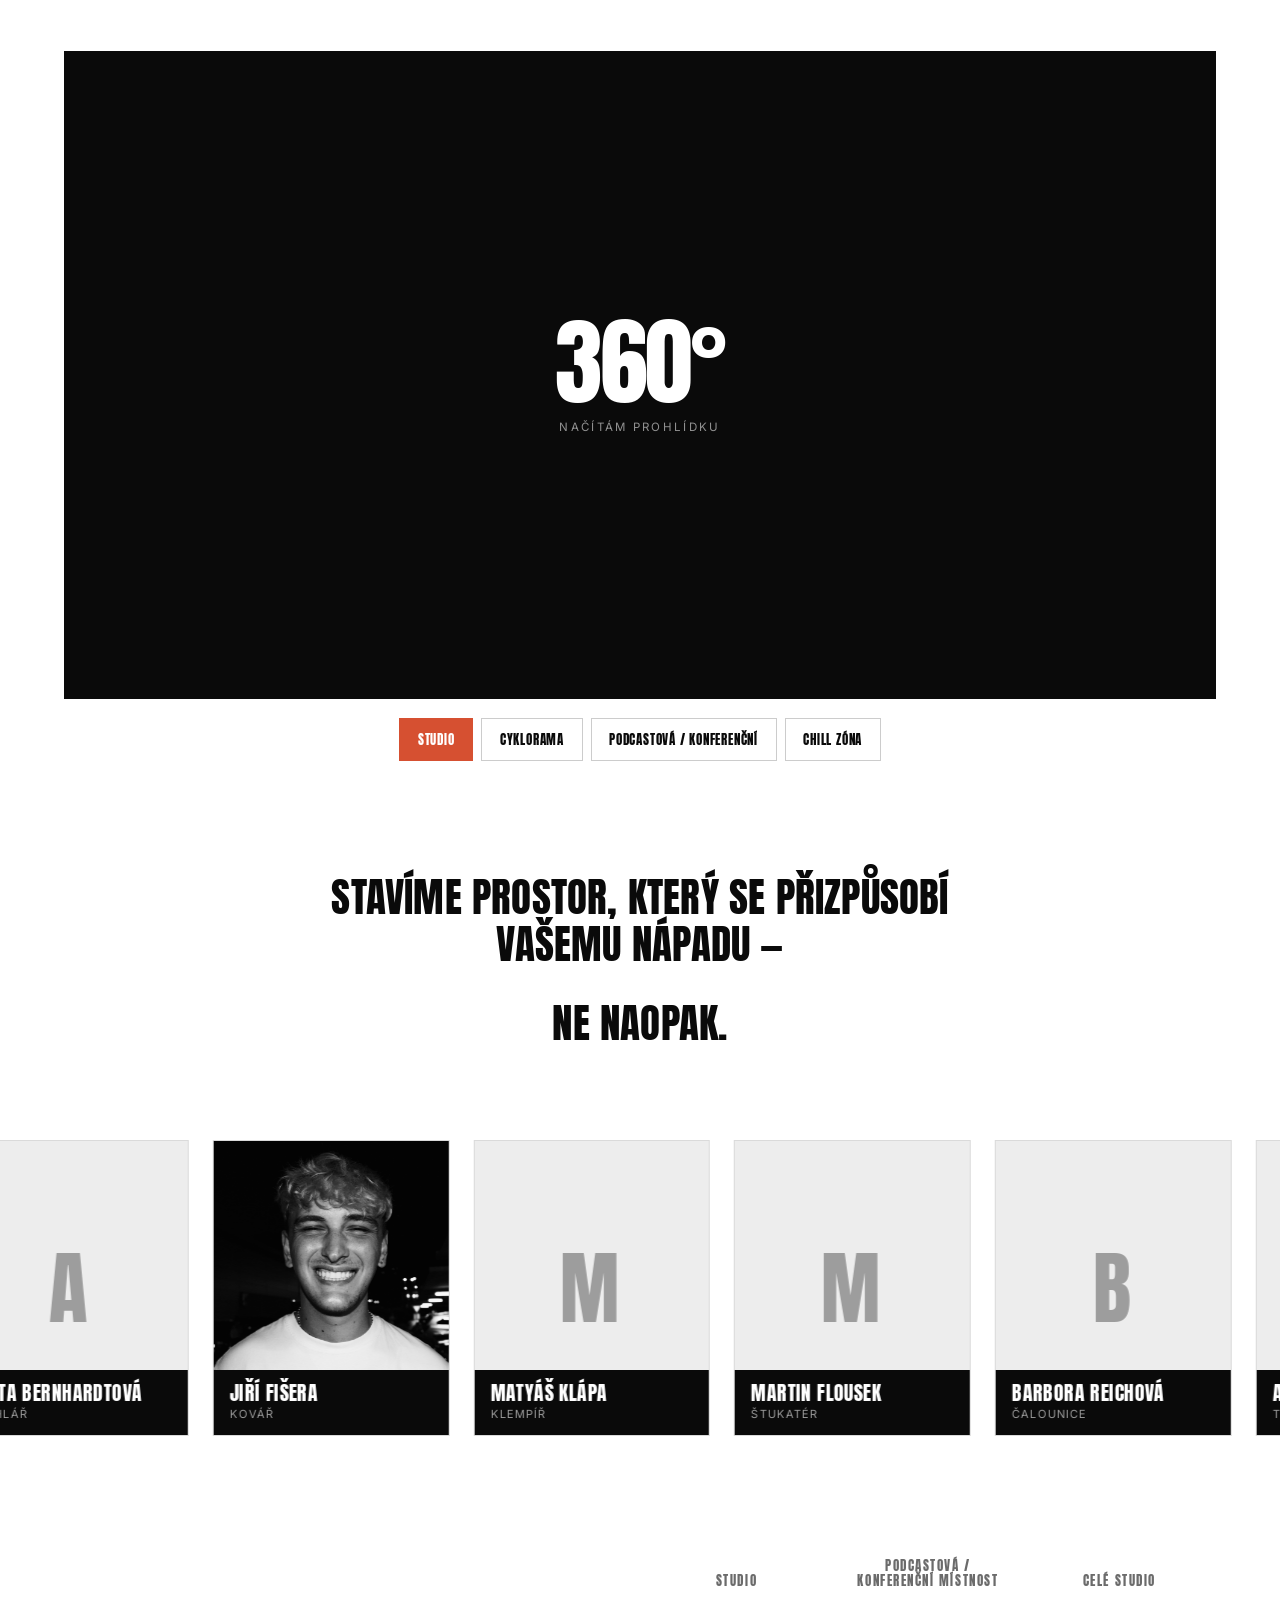
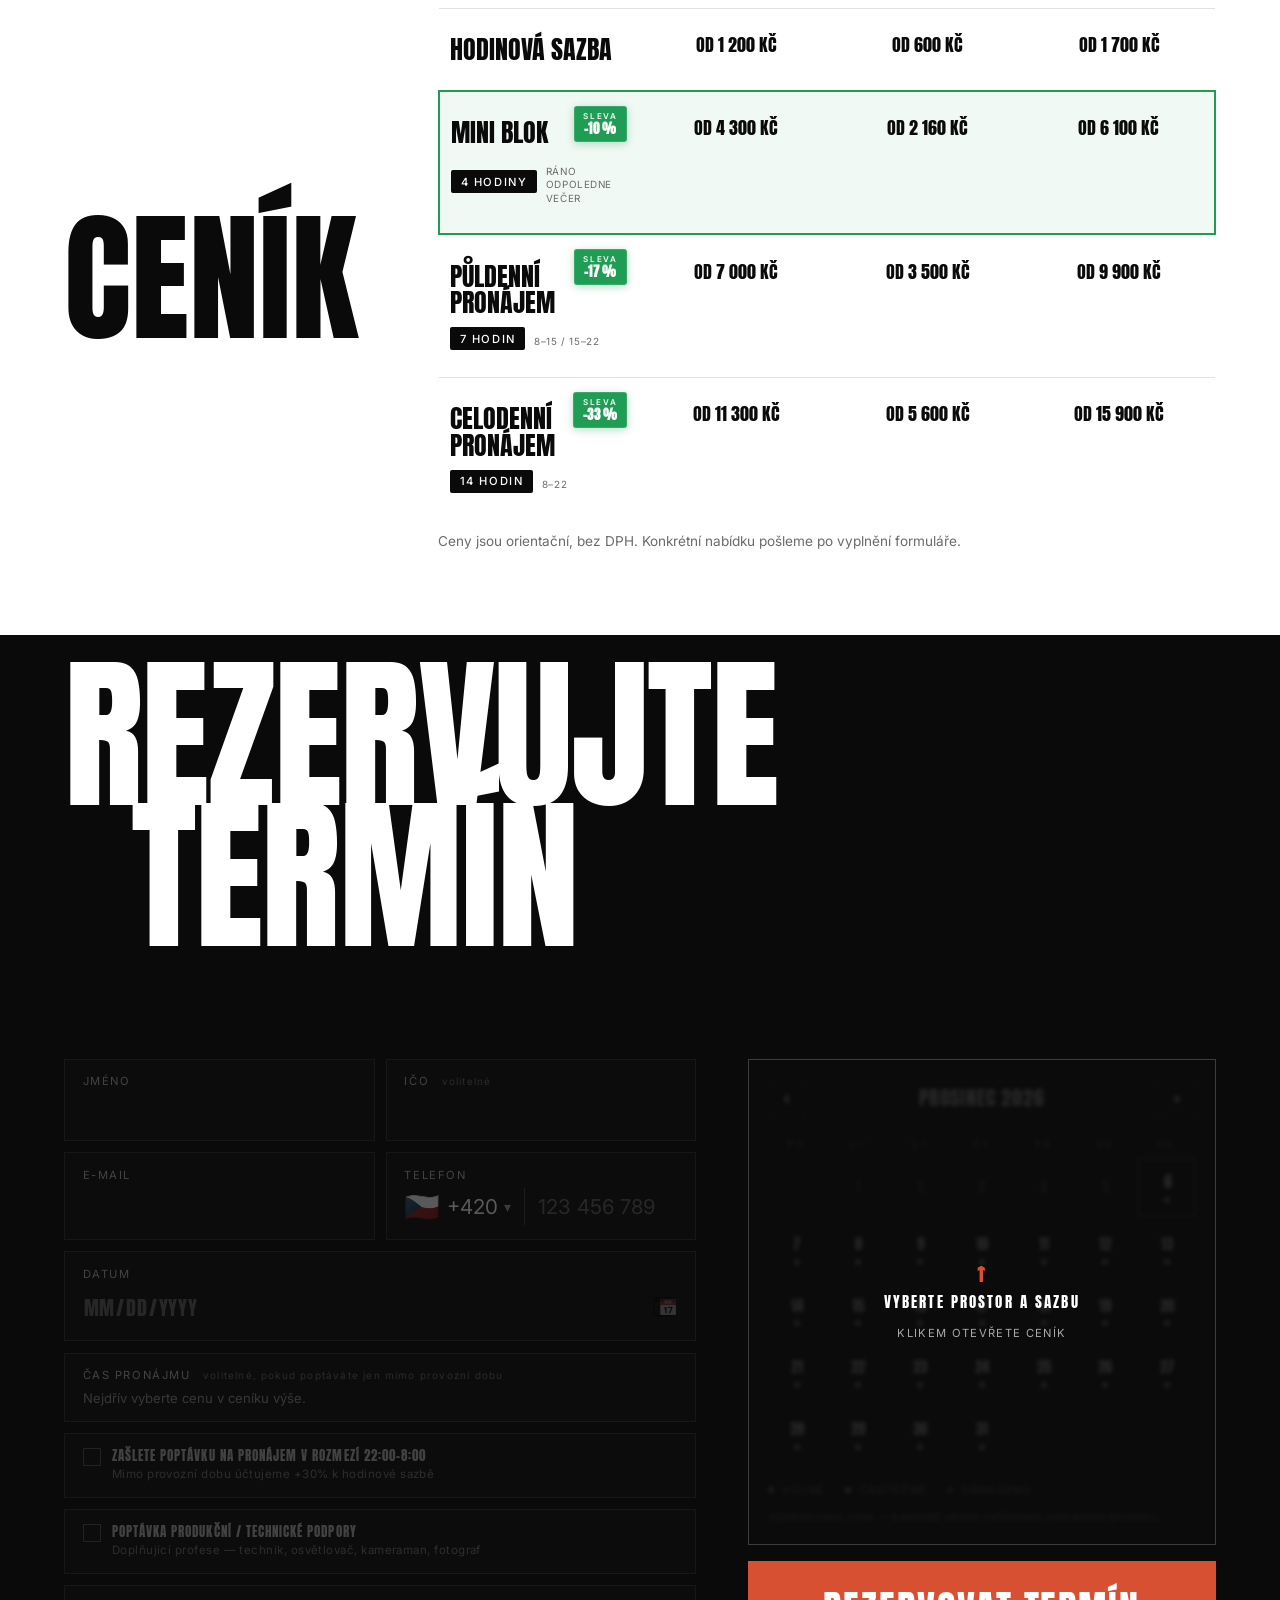
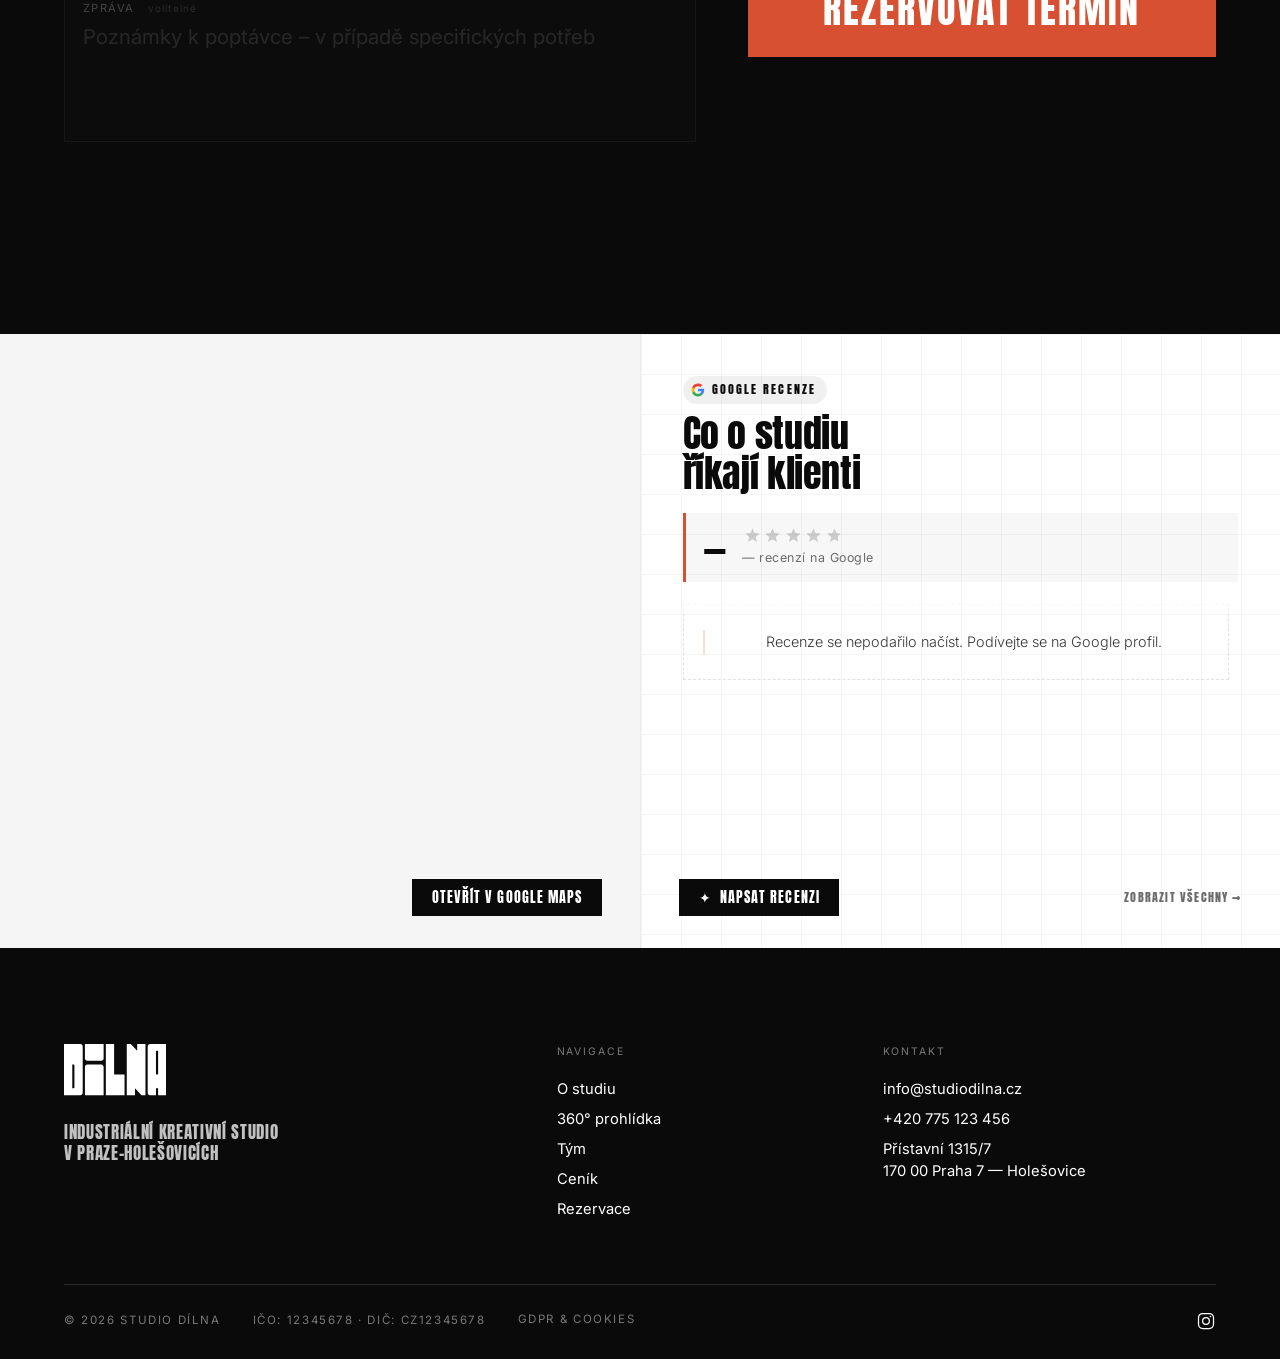
==== commit b46f760b: "Mobile optimization + Safari avatar fix + Places API migration - Migrate Google reviews to new Place" ====
--- a/index.html
+++ b/index.html
@@ -20,7 +20,7 @@
   <link href="https://fonts.googleapis.com/css2?family=Anton&family=Inter:wght@300;400;500&display=swap" rel="stylesheet" />
   <!-- Leaflet a Pannellum CSS/JS se NACHÁZEJÍ LAZY z script.js až když user
        doroluje k mapě/360, ne na initial page load (300 KB šetříme). -->
-  <link rel="stylesheet" href="styles.css?v=133" />
+  <link rel="stylesheet" href="styles.css?v=136" />
 
   <meta property="og:title" content="Dílna — Industriální kreativní studio v Holešovicích" />
   <meta property="og:description" content="150 m² industriálního kreativního studia v Praze-Holešovicích pro natáčení, focení a produkci." />
@@ -866,6 +866,6 @@
     </div>
   </div>
 
-  <script src="script.js?v=133" defer></script>
+  <script src="script.js?v=134" defer></script>
 </body>
 </html>
--- a/styles.css
+++ b/styles.css
@@ -3021,10 +3021,11 @@
   gap: 0.75rem;
 }
 .review__avatar {
+  position: relative;
   width: 38px;
   height: 38px;
   border-radius: 50%;
-  background: linear-gradient(135deg, var(--rust), #c4421e) center/cover no-repeat;
+  background: linear-gradient(135deg, var(--rust), #c4421e);
   flex-shrink: 0;
   display: flex;
   align-items: center;
@@ -3034,6 +3035,17 @@
   color: var(--paper);
   letter-spacing: 0.04em;
   box-shadow: 0 2px 6px rgba(214, 80, 49, 0.25);
+  overflow: hidden;
+}
+.review__avatar--img { background: rgba(10, 10, 10, 0.06); }
+.review__avatar img {
+  position: absolute;
+  inset: 0;
+  width: 100%;
+  height: 100%;
+  object-fit: cover;
+  display: block;
+  border-radius: 50%;
 }
 .review__author-block {
   display: flex;
@@ -4086,3 +4098,166 @@
   transition: background 0.18s ease;
 }
 .legal__cta:hover { background: var(--rust-deep); }
+
+/* =========================================================
+   MOBILNÍ OPTIMALIZACE — ≤480px (běžné telefony) a ≤375px (iPhone SE class)
+   Adresuje: čitelnost ceníku, touch targety, modaly, footer.
+   ========================================================= */
+@media (max-width: 480px) {
+  /* Pricing table — větší fonty, lepší padding */
+  .pricing__table thead th {
+    font-size: 0.7rem;
+    letter-spacing: 0.06em;
+    padding: 0.9rem 0.45rem 0.7rem;
+  }
+  .pricing__table tbody th {
+    font-size: 0.95rem;
+    padding: 1.05rem 0.45rem;
+  }
+  .pricing__table tbody th small {
+    font-size: 0.68rem;
+    margin-top: 0.25rem;
+  }
+  .pricing__table td {
+    font-size: 0.85rem;
+    padding: 1rem 0.4rem;
+  }
+  /* Discount badges — čitelnější mini-bublina */
+  .row-badge,
+  .row-badge--sm {
+    font-size: 0.6rem !important;
+    letter-spacing: 0.06em;
+    padding: 0.18rem 0.4rem;
+  }
+  .row-badge .row-badge__label {
+    font-size: 0.55rem !important;
+  }
+  .duration-tag {
+    font-size: 0.7rem;
+    padding: 0.22rem 0.5rem;
+  }
+
+  /* Time slots — touch-friendly velikost */
+  .time-slot {
+    font-size: 0.78rem;
+    padding: 0.55rem 0.6rem;
+    min-height: 38px;
+  }
+
+  /* Crew options — širší klikatelná plocha */
+  .crew-options {
+    grid-template-columns: 1fr !important;
+  }
+  .crew-option label,
+  .crew-option__head {
+    min-height: 44px;
+  }
+  .crew-option__check,
+  .overtime-toggle input[type="checkbox"] {
+    width: 20px;
+    height: 20px;
+  }
+
+  /* Booking form — kompaktnější header */
+  .booking { padding-bottom: 6rem; }
+  .booking__head { gap: 1rem; margin-bottom: 3rem; }
+
+  /* Modaly — méně padding pro malou šířku */
+  .rev-modal {
+    padding: 0.8rem;
+    align-items: flex-end;
+  }
+  .rev-modal__card {
+    padding: 1.5rem 1.2rem 1.4rem;
+    max-height: 92vh;
+    width: 100%;
+  }
+  .rev-modal__title { font-size: 1.3rem; }
+  .rev-modal__lead { font-size: 0.88rem; margin-bottom: 1.1rem; }
+  .rev-option { padding: 0.95rem 1rem; gap: 0.8rem; }
+  .rev-option__icon { width: 38px; height: 38px; }
+  .rev-option__title { font-size: 0.85rem; }
+  .rev-option__desc { font-size: 0.78rem; }
+  .rev-form__group input[type="text"],
+  .rev-form__group input[type="email"],
+  .rev-form__group textarea {
+    font-size: 16px; /* Předchází zoom na focus v iOS Safari */
+  }
+  .rev-form__star {
+    font-size: 2rem; /* větší klikatelné hvězdičky */
+    padding: 0.3rem 0.35rem;
+  }
+  .rev-form__submit { padding: 1rem 1.4rem; font-size: 0.85rem; }
+
+  /* Consent banner — celá šířka, ne jen pravý roh; respektovat notch (safe-area) */
+  .consent__banner {
+    left: 0.7rem;
+    right: 0.7rem;
+    bottom: max(0.7rem, env(safe-area-inset-bottom));
+    max-width: none;
+    width: auto;
+    padding: 1rem 1.1rem;
+  }
+  .consent__banner-actions { gap: 0.5rem; }
+  .consent__banner-actions button {
+    min-height: 44px;
+    font-size: 0.8rem;
+    padding: 0.65rem 0.9rem;
+  }
+  .consent__modal-card {
+    padding: 1.4rem 1.1rem;
+    max-height: 90vh;
+    margin: 0.7rem;
+    width: calc(100% - 1.4rem);
+  }
+  .consent__modal-actions { flex-direction: column; }
+  .consent__modal-actions button { width: 100%; min-height: 44px; }
+
+  /* Footer — větší font (původně 0.65rem, čitelnost špatná) */
+  .foot { font-size: 0.78rem; }
+  .foot__nav a, .foot__contact a { min-height: 38px; display: inline-flex; align-items: center; }
+  .foot__legal { font-size: 0.72rem; }
+
+  /* Reviews — kompaktnější CTA na mobilu (jsou v statickém flow) */
+  .reviews { padding: 1.5rem 1.2rem; }
+  .reviews__rating-big { padding: 0.7rem 0.9rem; gap: 0.8rem; }
+  .reviews__title { font-size: 1.4rem; }
+  .reviews__write { padding: 0.7rem 1.1rem; font-size: 0.78rem; min-height: 42px; }
+  .reviews__all { font-size: 0.7rem; }
+
+  /* Map CTA — touch friendly */
+  .map__cta { padding: 0.7rem 1.1rem; font-size: 0.78rem; min-height: 42px; }
+
+  /* Form inputs — předchází iOS zoom na focus */
+  .form input[type="text"],
+  .form input[type="email"],
+  .form input[type="tel"],
+  .form select,
+  .form textarea {
+    font-size: 16px;
+  }
+
+  /* Hero title — neulpívá ke spodku CTA */
+  .hero__center { gap: 2rem; }
+}
+
+/* iPhone SE / starší / velmi malé telefony */
+@media (max-width: 375px) {
+  /* Pricing — ještě tighter, max šetřit prostor */
+  .pricing__table thead th { font-size: 0.62rem; padding: 0.8rem 0.3rem 0.6rem; }
+  .pricing__table tbody th { font-size: 0.88rem; padding: 0.9rem 0.3rem; }
+  .pricing__table td { font-size: 0.78rem; padding: 0.9rem 0.3rem; }
+  .row-badge { font-size: 0.55rem !important; padding: 0.15rem 0.35rem; }
+  .duration-tag { font-size: 0.65rem; }
+
+  /* Modaly — minimalistické okraje */
+  .rev-modal__card { padding: 1.3rem 1rem 1.2rem; }
+  .consent__banner { padding: 0.85rem 0.95rem; }
+}
+
+/* Touch zařízení — odstranit hover lift efekty (sticky hover bug na touch) */
+@media (hover: none) and (pointer: coarse) {
+  .review:hover { transform: none; box-shadow: none; }
+  .price-cell:hover { transform: none; }
+  .float-img > img:hover { transform: none; filter: grayscale(8%) contrast(1.02); }
+}
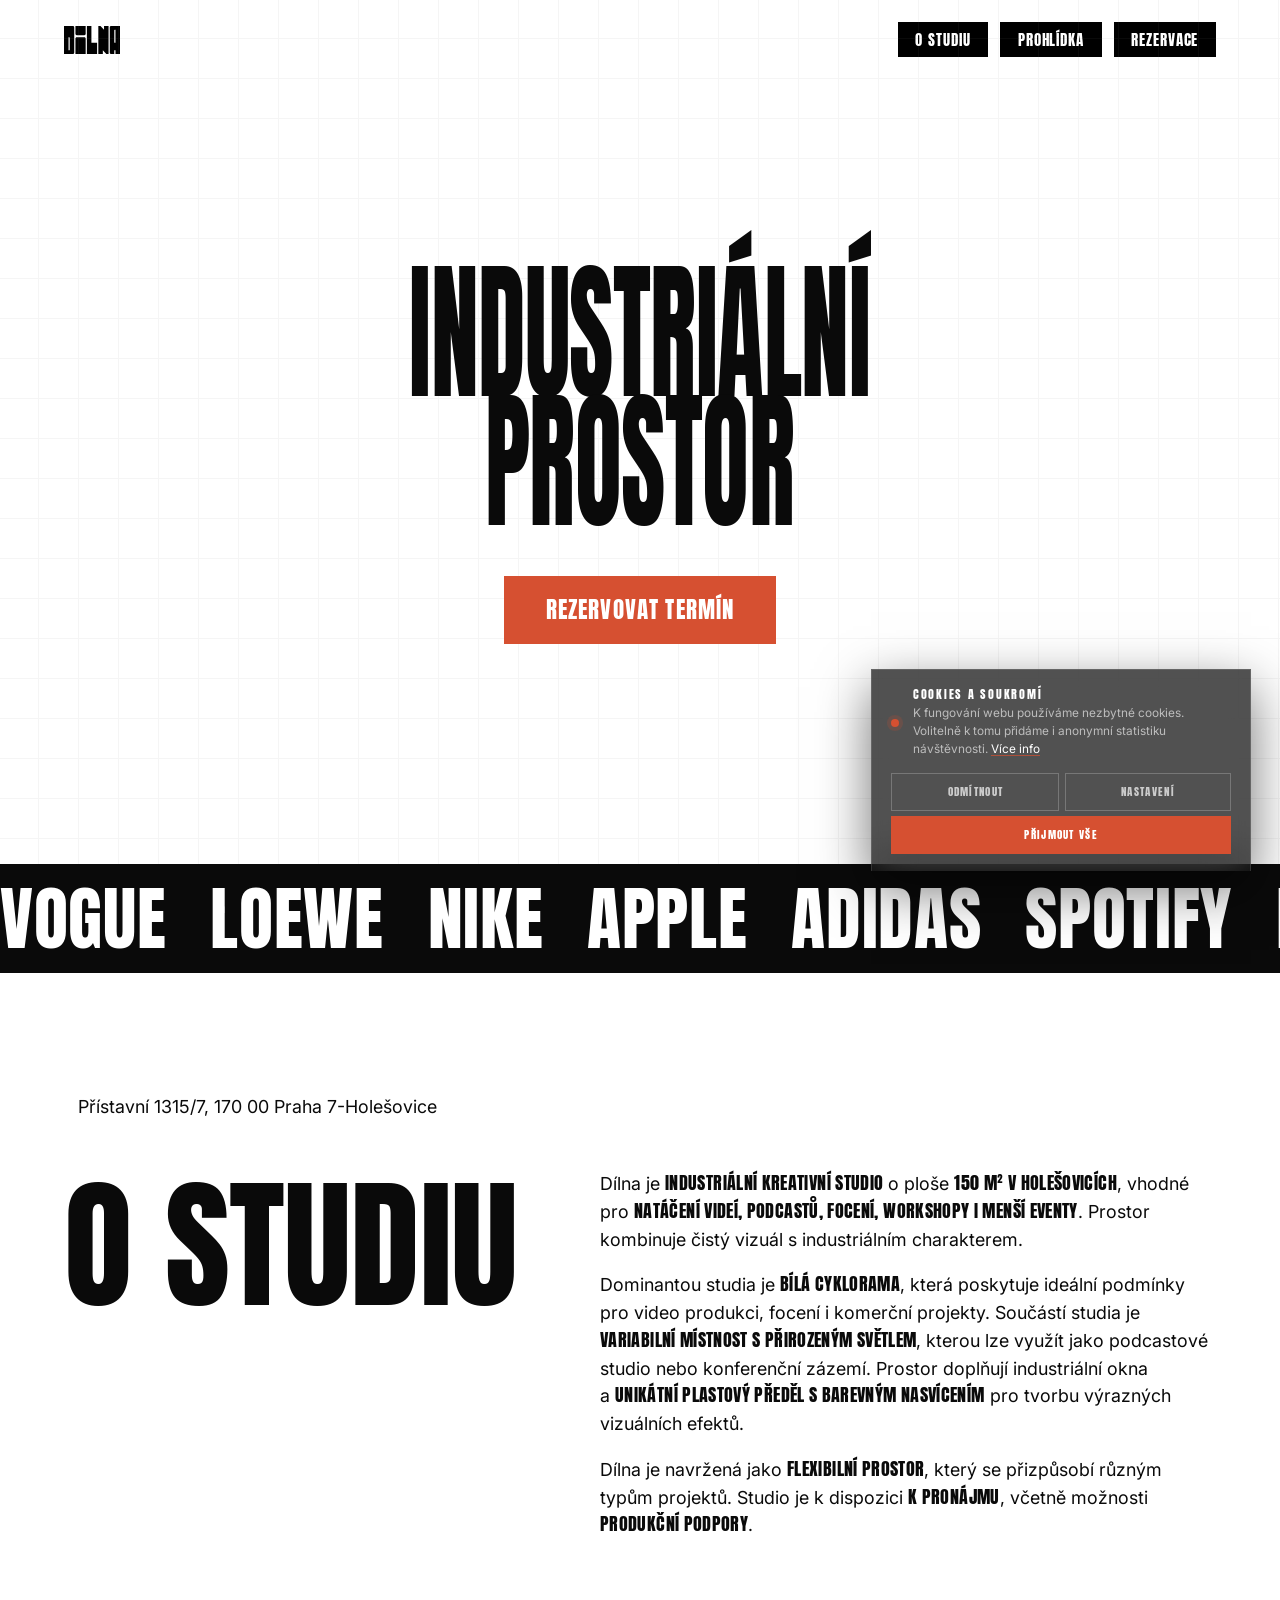
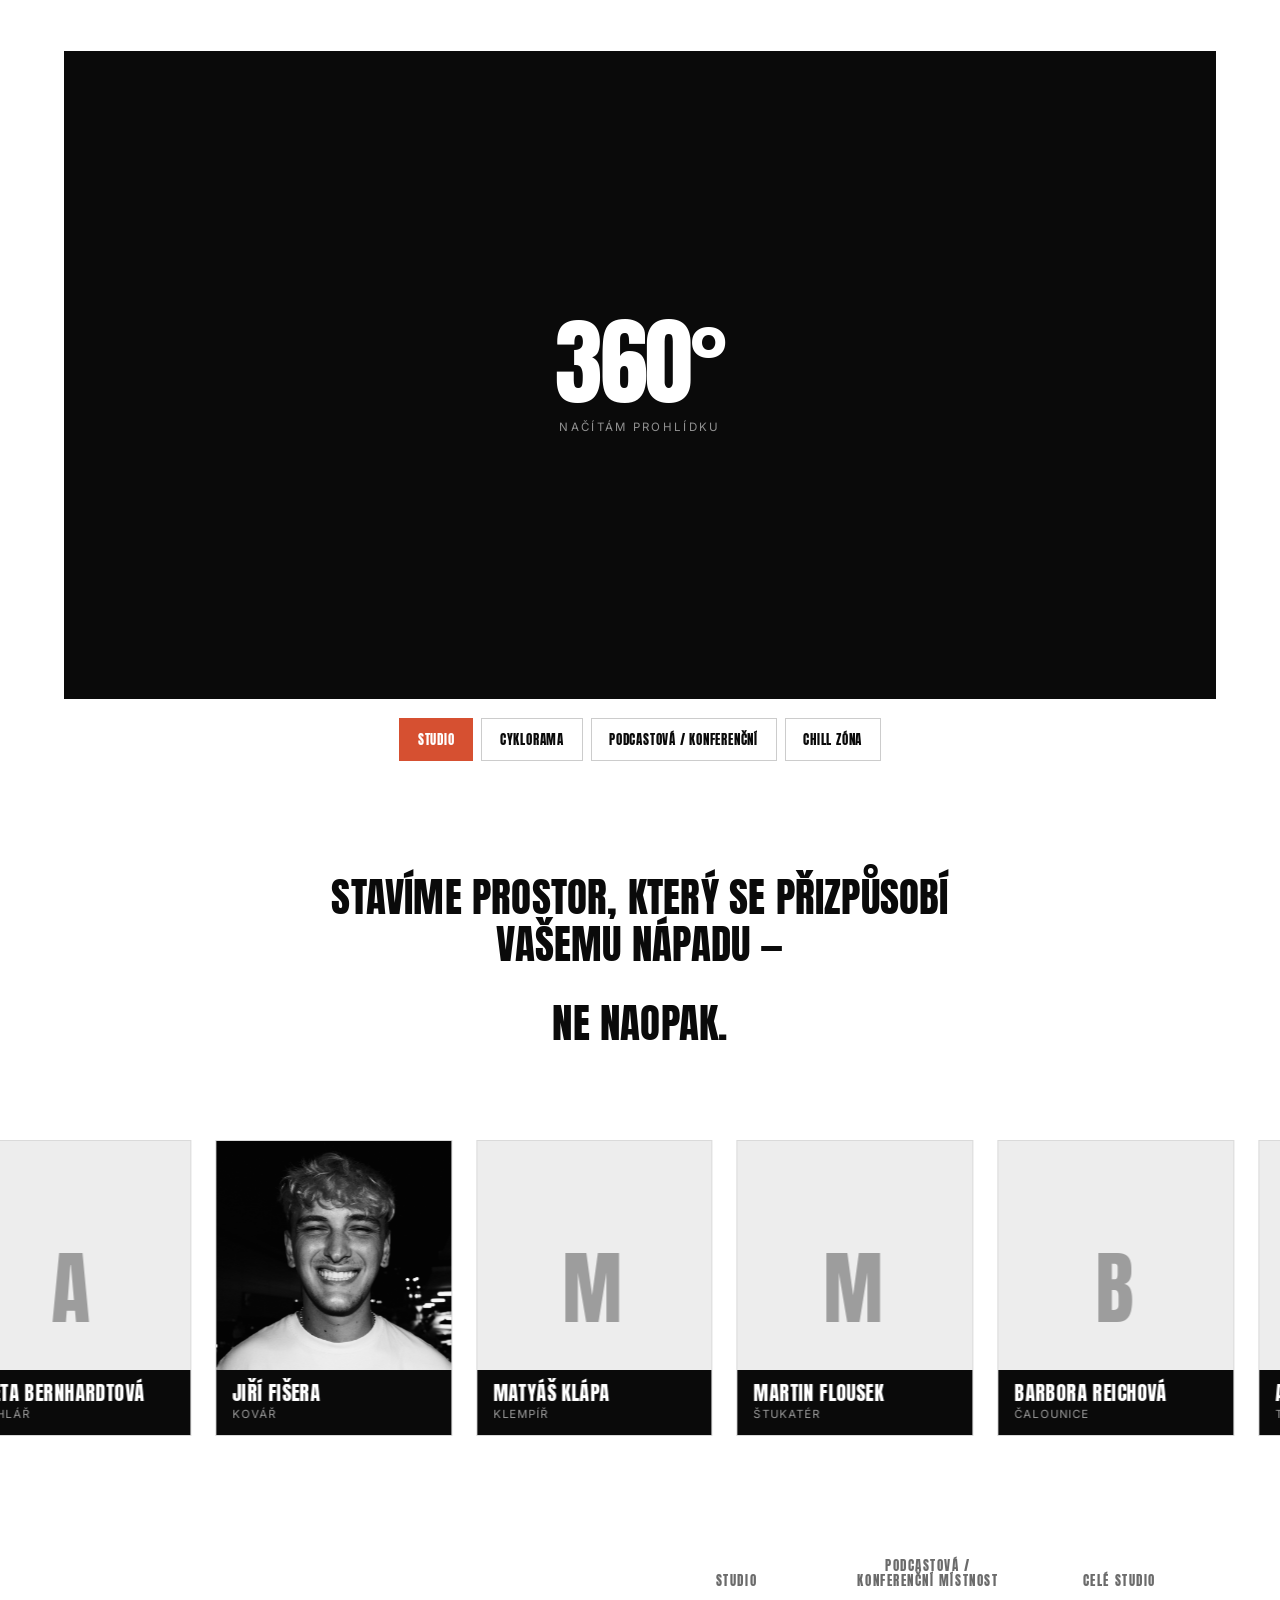
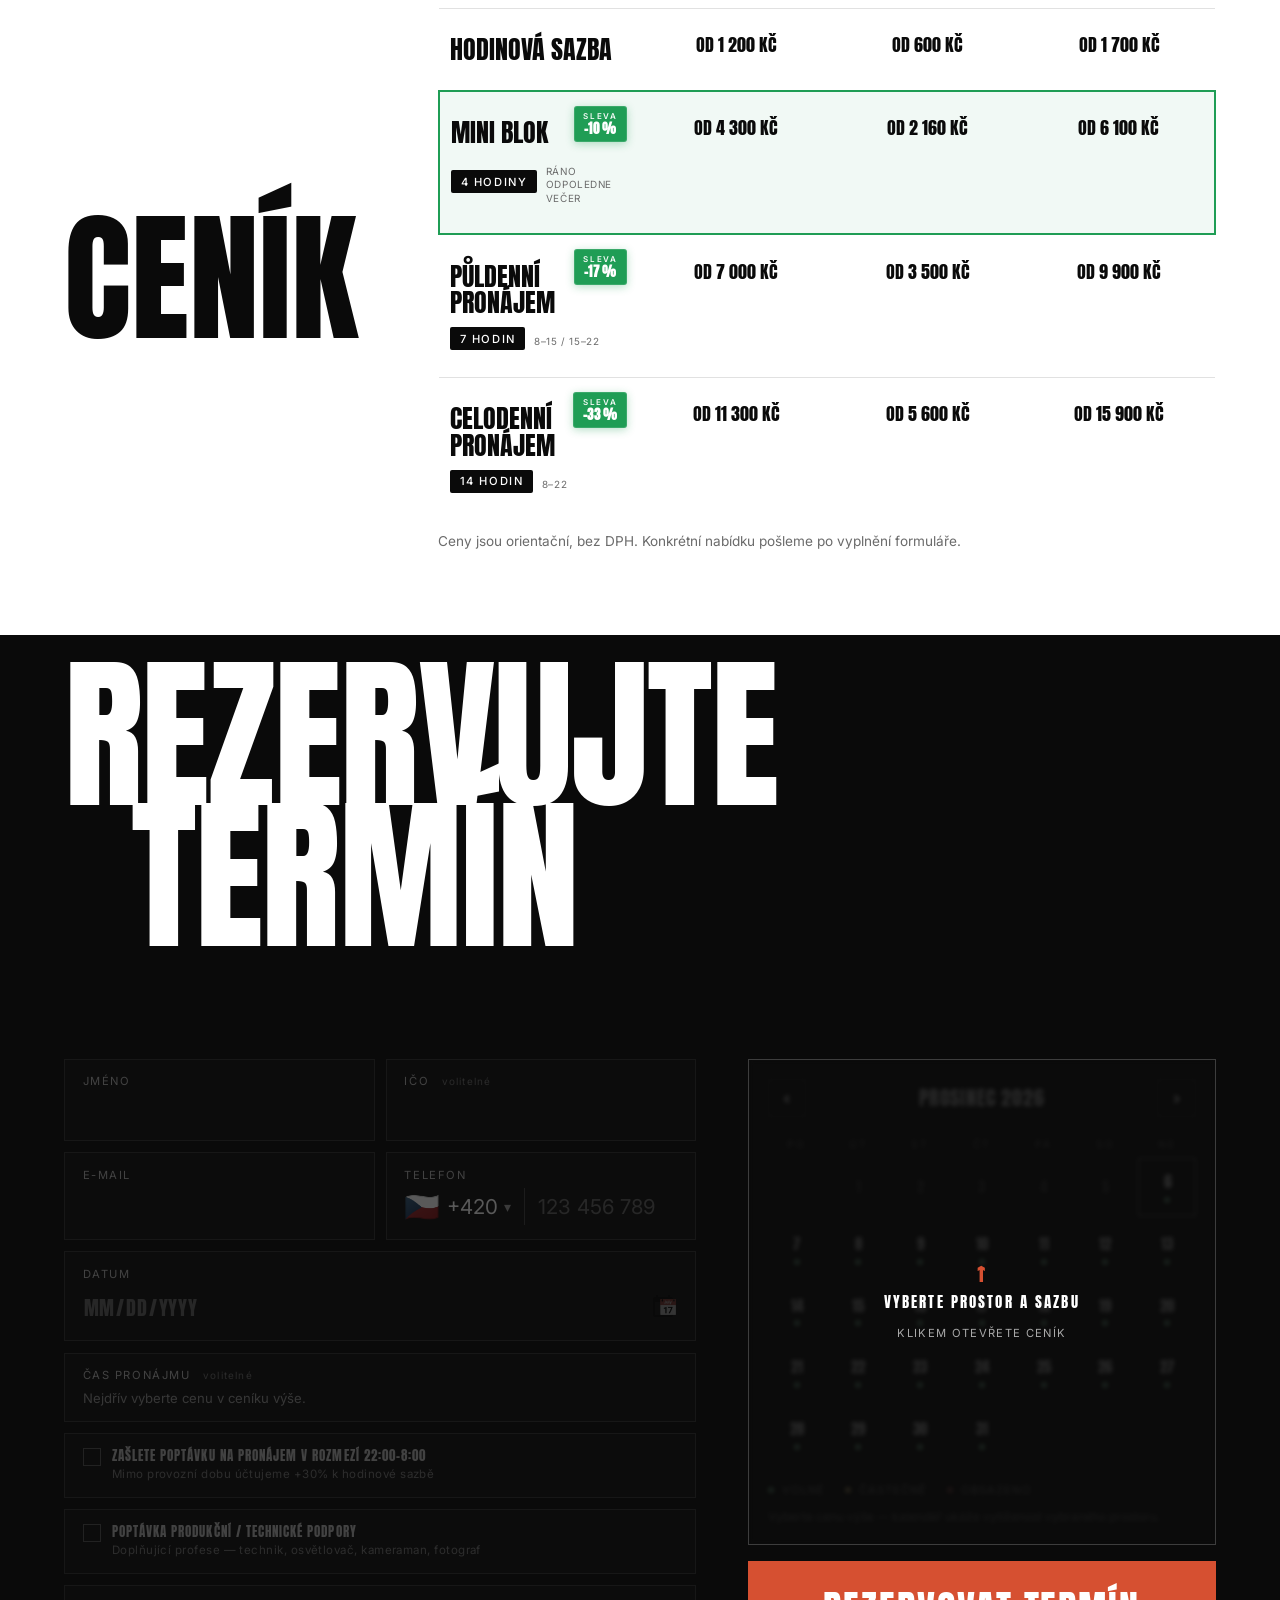
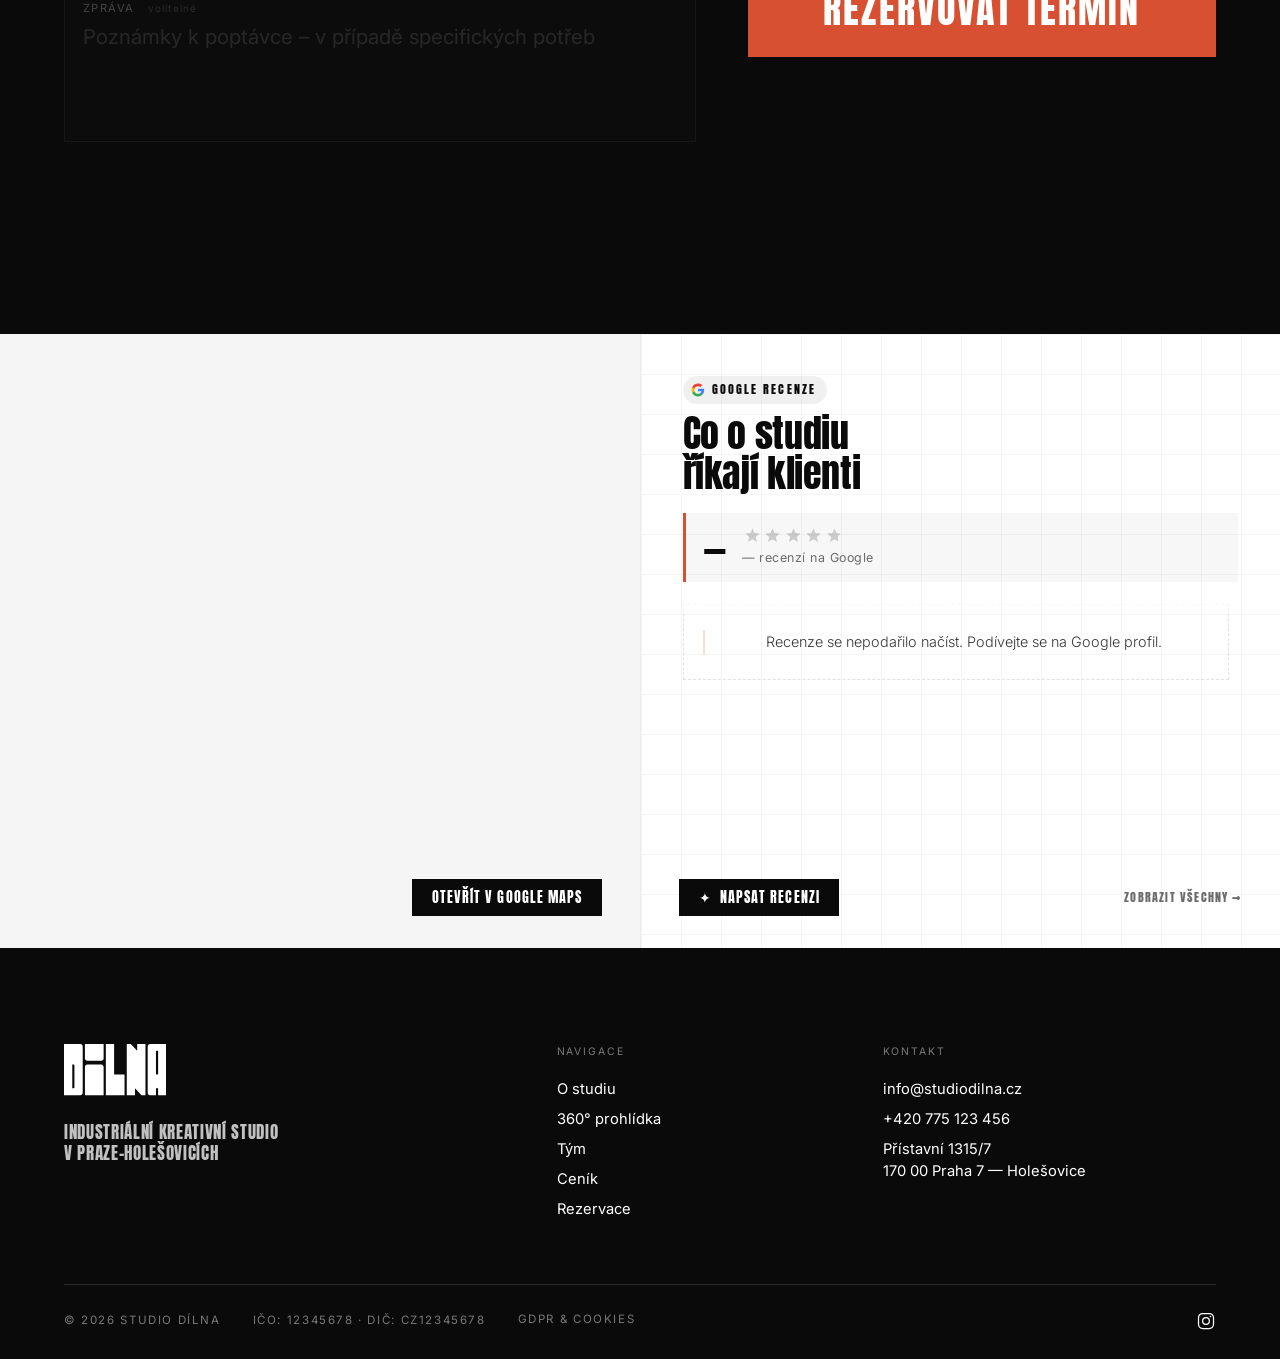
==== commit f1ac84af: "Mobile polish: pricing card layout, calendar centering, booking form rhythm - Pricing → tier cards o" ====
--- a/index.html
+++ b/index.html
@@ -20,7 +20,7 @@
   <link href="https://fonts.googleapis.com/css2?family=Anton&family=Inter:wght@300;400;500&display=swap" rel="stylesheet" />
   <!-- Leaflet a Pannellum CSS/JS se NACHÁZEJÍ LAZY z script.js až když user
        doroluje k mapě/360, ne na initial page load (300 KB šetříme). -->
-  <link rel="stylesheet" href="styles.css?v=136" />
+  <link rel="stylesheet" href="styles.css?v=160" />
 
   <meta property="og:title" content="Dílna — Industriální kreativní studio v Holešovicích" />
   <meta property="og:description" content="150 m² industriálního kreativního studia v Praze-Holešovicích pro natáčení, focení a produkci." />
@@ -419,7 +419,7 @@
           </div>
 
           <div class="field field--full time-field">
-            <label>Čas pronájmu <span class="field__optional">volitelné, pokud poptáváte jen mimo provozní dobu</span></label>
+            <label>Čas pronájmu <span class="field__optional">volitelné</span></label>
             <div class="time-picker" id="timePicker">
               <p class="time-picker__hint">Nejdřív vyberte cenu a datum — ukážeme dostupné časy.</p>
             </div>
@@ -866,6 +866,6 @@
     </div>
   </div>
 
-  <script src="script.js?v=134" defer></script>
+  <script src="script.js?v=136" defer></script>
 </body>
 </html>
--- a/styles.css
+++ b/styles.css
@@ -2250,6 +2250,17 @@
 /* Partially busy: jeden sousední slot obsazený — bod jde vybrat, ale je vizuálně tlumený */
 .time-pop__opt--partial {
   color: rgba(255, 200, 200, 0.55);
+}
+/* Locked: časy ≤ Od (Do nemůže být dřív/stejně) — nelze vybrat */
+.time-pop__opt--locked {
+  color: rgba(255, 255, 255, 0.18);
+  text-decoration: line-through;
+  cursor: not-allowed;
+  pointer-events: auto;
+}
+.time-pop__opt--locked:hover {
+  background: transparent;
+  color: rgba(255, 255, 255, 0.18);
 }
 .time-pop__opt.is-selected {
   background: var(--rust);
@@ -4103,39 +4114,201 @@
    MOBILNÍ OPTIMALIZACE — ≤480px (běžné telefony) a ≤375px (iPhone SE class)
    Adresuje: čitelnost ceníku, touch targety, modaly, footer.
    ========================================================= */
+/* ===== Pricing tabulka → karty na mobilu (≤640px) =====
+   Přepneme tabulku na stack: každý tier je samostatná karta s nadpisem
+   a třemi řádky (Studio / Podcastová / Celé studio), místo sloupců.
+   Klikatelnost cen zůstává — .price-cell je dál tlačítko. */
+@media (max-width: 640px) {
+  .pricing__table-wrap { overflow: visible; }
+  .pricing__table { border: none; border-collapse: separate; }
+
+  /* Hide table head — labely se přesunou před každou cenu jako prefix */
+  .pricing__table thead { display: none; }
+
+  .pricing__table,
+  .pricing__table tbody { display: block; width: 100%; }
+  .pricing__table tr {
+    display: block;
+    background: var(--paper);
+    border: 1px solid rgba(10, 10, 10, 0.1);
+    margin: 0 0 0.9rem;
+    padding: 1.1rem 1.1rem 0.6rem;
+    position: relative;
+  }
+  /* Featured (Mini blok) — zelený rámeček, ne rust */
+  .pricing__table .tier-row--featured {
+    border: 2px solid #1f9d55;
+    background: rgba(31, 157, 85, 0.04);
+  }
+  /* Override desktopových border/bg pravidel pro buňky featured řádku — na
+     mobilu by jinak každá buňka kreslila vlastní zelené 2px linky uvnitř karty. */
+  .pricing__table tbody .tier-row--featured th,
+  .pricing__table tbody .tier-row--featured td {
+    border-top: none;
+    background: transparent;
+  }
+  .pricing__table tbody .tier-row--featured th { border-left: none; }
+  .pricing__table tbody .tier-row--featured td:last-child { border-right: none; }
+  /* Selected cena ve featured řádku — jen barva textu, ne celozelený fill */
+  .pricing__table tbody .tier-row--featured .price-cell.is-selected,
+  .pricing__table tbody .tier-row--featured .price-cell.is-selected:hover {
+    background: transparent;
+    color: #1f9d55;
+    font-weight: 500;
+  }
+  /* Hover na ceně v Mini bloku → jemné ztmavení zeleného podkladu (analog. k rust hoveru) */
+  .pricing__table tbody .tier-row--featured .price-cell:hover {
+    background: rgba(31, 157, 85, 0.1);
+    color: #1f9d55;
+  }
+  /* Vnitřní oddělovače uvnitř Mini bloku — jemné zelené hairlines místo šedých
+     (lépe ladí s rámečkem a nejsou tak výrazné jako default šedé) */
+  .pricing__table tbody .tier-row--featured th {
+    border-bottom: 1px solid rgba(31, 157, 85, 0.18);
+  }
+  .pricing__table tbody .tier-row--featured td {
+    border-bottom: 1px solid rgba(31, 157, 85, 0.12);
+  }
+  .pricing__table tbody .tier-row--featured td:last-of-type {
+    border-bottom: none;
+  }
+  /* Obnovit vnitřní separátory v poslední kartě (Celodenní) — desktop rule
+     tr:last-child ruší border-bottom, ale na mobilu chceme oddělovače uvnitř. */
+  .pricing__table tbody tr:last-child th {
+    border-bottom: 1px solid rgba(10, 10, 10, 0.08);
+  }
+  .pricing__table tbody tr:last-child td {
+    border-bottom: 1px solid rgba(10, 10, 10, 0.06);
+  }
+  .pricing__table tbody tr:last-child td:last-of-type {
+    border-bottom: none;
+  }
+
+  /* Tier header (titulek karty): "Název  ··· [-X%]" / pod tím "[doba] perioda" */
+  .pricing__table tbody th {
+    display: flex;
+    flex-wrap: wrap;
+    align-items: baseline;
+    gap: 0.5rem 0.6rem;
+    text-align: left;
+    padding: 0 0 0.85rem;
+    border-bottom: 1px solid rgba(10, 10, 10, 0.08);
+    margin-bottom: 0.7rem;
+    font-family: var(--display);
+    font-size: 1.05rem;
+    color: var(--ink);
+    letter-spacing: 0.01em;
+    white-space: normal;
+    line-height: 1.2;
+  }
+  /* Sleva-bublinka — vpravo nahoře v titulku */
+  .pricing__table tbody th .row-badge,
+  .pricing__table tbody th .row-badge--sm {
+    order: 2;
+    margin: 0 0 0 auto;       /* push doprava */
+    font-size: 0.64rem !important;
+    padding: 0.22rem 0.5rem;
+    letter-spacing: 0.06em;
+    align-self: center;
+  }
+  /* Druhý řádek titulku — duration tag + perioda */
+  .pricing__table tbody th .tier-meta {
+    order: 3;
+    flex-basis: 100%;          /* vynutí nový řádek pod nadpisem */
+    display: flex;
+    align-items: center;
+    gap: 0.55rem;
+    flex-wrap: wrap;
+    margin-top: 0.15rem;
+  }
+  .pricing__table tbody th .duration-tag {
+    font-size: 0.7rem;
+    padding: 0.24rem 0.6rem;
+    letter-spacing: 0.06em;
+  }
+  .pricing__table tbody th small {
+    font-size: 0.78rem;
+    color: var(--ink-soft);
+    line-height: 1.35;
+    margin: 0;
+    font-family: var(--sans);
+    text-transform: none;
+    letter-spacing: 0;
+    font-weight: 400;
+  }
+  /* <br> v small textu skryjeme — chceme inline „Ráno · Odpoledne · Večer" */
+  .pricing__table tbody th small br { display: none; }
+  .pricing__table tbody th small::after { content: ""; }
+
+  /* Cenové řádky — flex: label vlevo, cena vpravo s tabular-nums */
+  .pricing__table td {
+    display: flex;
+    justify-content: space-between;
+    align-items: center;
+    gap: 1rem;
+    width: 100%;
+    padding: 0.8rem 0;
+    border-bottom: 1px solid rgba(10, 10, 10, 0.06);
+    font-size: 0.98rem;
+    text-align: right;
+    white-space: nowrap;
+    line-height: 1.3;
+    min-height: 44px;
+    box-sizing: border-box;
+  }
+  .pricing__table tr td:last-of-type { border-bottom: none; padding-bottom: 0.4rem; }
+  .pricing__table td::before {
+    content: attr(data-space-label);
+    font-family: var(--sans);
+    font-size: 0.82rem;
+    font-weight: 400;
+    color: var(--ink-soft);
+    letter-spacing: 0.02em;
+    text-transform: none;
+    text-align: left;
+    flex: 1 1 auto;
+    min-width: 0;
+    white-space: normal;
+    line-height: 1.3;
+  }
+  .pricing__table td:nth-of-type(1)::before { content: "Studio"; }
+  .pricing__table td:nth-of-type(2)::before { content: "Podcastová / konferenční"; }
+  .pricing__table td:nth-of-type(3)::before { content: "Celé studio"; }
+
+  /* Cena vpravo — display font + tabular numerals (čísla pod sebou lícují) */
+  .pricing__table td.price-cell {
+    font-family: var(--display);
+    color: var(--ink);
+    font-weight: 400;
+    cursor: pointer;
+    flex: 0 0 auto;
+    font-variant-numeric: tabular-nums;
+    transition: color 0.15s ease;
+  }
+  .pricing__table td.price-cell:hover {
+    color: var(--rust);
+  }
+  .pricing__table td.price-cell.is-selected {
+    color: var(--rust);
+    font-weight: 500;
+  }
+  /* Featured (zelený) selected stav */
+  .pricing__table .tier-row--featured td.price-cell:hover {
+    color: #1f9d55;
+  }
+  .pricing__table .tier-row--featured td.price-cell.is-selected {
+    color: #1f9d55;
+  }
+
+  .pricing__note {
+    margin-top: 1.2rem;
+    font-size: 0.78rem;
+    text-align: left;
+    line-height: 1.45;
+  }
+}
+
 @media (max-width: 480px) {
-  /* Pricing table — větší fonty, lepší padding */
-  .pricing__table thead th {
-    font-size: 0.7rem;
-    letter-spacing: 0.06em;
-    padding: 0.9rem 0.45rem 0.7rem;
-  }
-  .pricing__table tbody th {
-    font-size: 0.95rem;
-    padding: 1.05rem 0.45rem;
-  }
-  .pricing__table tbody th small {
-    font-size: 0.68rem;
-    margin-top: 0.25rem;
-  }
-  .pricing__table td {
-    font-size: 0.85rem;
-    padding: 1rem 0.4rem;
-  }
-  /* Discount badges — čitelnější mini-bublina */
-  .row-badge,
-  .row-badge--sm {
-    font-size: 0.6rem !important;
-    letter-spacing: 0.06em;
-    padding: 0.18rem 0.4rem;
-  }
-  .row-badge .row-badge__label {
-    font-size: 0.55rem !important;
-  }
-  .duration-tag {
-    font-size: 0.7rem;
-    padding: 0.22rem 0.5rem;
-  }
 
   /* Time slots — touch-friendly velikost */
   .time-slot {
@@ -4218,12 +4391,84 @@
   .foot__nav a, .foot__contact a { min-height: 38px; display: inline-flex; align-items: center; }
   .foot__legal { font-size: 0.72rem; }
 
-  /* Reviews — kompaktnější CTA na mobilu (jsou v statickém flow) */
-  .reviews { padding: 1.5rem 1.2rem; }
-  .reviews__rating-big { padding: 0.7rem 0.9rem; gap: 0.8rem; }
-  .reviews__title { font-size: 1.4rem; }
-  .reviews__write { padding: 0.7rem 1.1rem; font-size: 0.78rem; min-height: 42px; }
-  .reviews__all { font-size: 0.7rem; }
+  /* Reviews — kompaktnější, čistší layout pro mobil */
+  .reviews { padding: 1.8rem 1.3rem 1.6rem; gap: 1.1rem; }
+  .reviews__title { font-size: 1.45rem; line-height: 1.1; }
+  .reviews__eyebrow { font-size: 0.66rem; letter-spacing: 0.14em; }
+
+  /* Velký rating box — na mobilu kompaktní s číslem vlevo, hvězdami + počtem vpravo */
+  .reviews__rating-big {
+    padding: 0.85rem 1rem;
+    gap: 0.85rem;
+  }
+  .reviews__rating-num { font-size: 2rem; }
+  .reviews__rating-meta { gap: 0.25rem; }
+  .reviews__stars { font-size: 0.9rem; width: 5.8em; }
+  .reviews__rating-count { font-size: 0.72rem; }
+
+  /* Recenzní karty — vzdušnější, info ve dvou řádcích bez mačkání */
+  .review {
+    padding: 1rem 1.1rem 1.05rem;
+    gap: 0.7rem;
+  }
+  .review__top {
+    gap: 0.7rem;
+    flex-wrap: wrap;
+    align-items: center;
+  }
+  .review__avatar {
+    width: 36px;
+    height: 36px;
+    font-size: 0.78rem;
+  }
+  .review__author-block {
+    flex: 1 1 auto;
+    min-width: 0;
+    gap: 0.1rem;
+  }
+  .review__author {
+    font-size: 0.78rem;
+    letter-spacing: 0.04em;
+    overflow: hidden;
+    text-overflow: ellipsis;
+    white-space: nowrap;
+  }
+  .review__date { font-size: 0.7rem; }
+  .review__rating {
+    font-size: 0.85rem;
+    flex: 0 0 auto;
+  }
+  .review__quote {
+    font-size: 0.92rem;
+    line-height: 1.55;
+    padding-left: 0.75rem;
+    border-left-width: 2px;
+  }
+
+  /* CTA řádek pod kartami — full-width tlačítko + zarovnaný link */
+  .reviews__cta {
+    flex-direction: row;
+    flex-wrap: wrap;
+    justify-content: space-between;
+    gap: 0.6rem;
+    padding-top: 0.9rem;
+  }
+  .reviews__write {
+    padding: 0.8rem 1.2rem;
+    font-size: 0.8rem;
+    letter-spacing: 0.1em;
+    min-height: 44px;
+    flex: 1 1 auto;
+    justify-content: center;
+  }
+  .reviews__all {
+    font-size: 0.7rem;
+    letter-spacing: 0.08em;
+    text-align: center;
+    width: 100%;
+    order: 2;
+    padding: 0.4rem 0;
+  }
 
   /* Map CTA — touch friendly */
   .map__cta { padding: 0.7rem 1.1rem; font-size: 0.78rem; min-height: 42px; }
@@ -4261,3 +4506,202 @@
   .price-cell:hover { transform: none; }
   .float-img > img:hover { transform: none; filter: grayscale(8%) contrast(1.02); }
 }
+
+/* =========================================================
+   BOOKING FORM — mobilní layout (≤768px)
+   Kalendář edge-to-edge, formulář s lepším rytmem a separací.
+   ========================================================= */
+@media (max-width: 768px) {
+  /* Sekce má menší dolní rezervu (původně 12rem byla pro patu desktopu) */
+  .booking {
+    padding: 1.6rem var(--pad-x) 5rem;
+  }
+  .booking__head {
+    margin-bottom: 2rem;
+    gap: 1rem;
+  }
+
+  /* Layout sekcí — vyšší vertikální gap pro čitelnost */
+  .booking__layout { gap: 2.4rem !important; }
+
+  /* Kalendář — IDENTICKÁ velikost pro locked i unlocked stav */
+  #calendar.calendar,
+  #calendar.calendar.is-locked {
+    width: 100%;
+    max-width: 380px;
+    margin: 0 auto;
+    padding: 1rem 0.9rem;
+    align-self: center;
+    box-sizing: border-box;
+    overflow: hidden;
+  }
+  /* Grid fit – min-width 0 zajistí, že 7 sloupců shrinkne pod content size */
+  .calendar__weekdays,
+  .calendar__grid {
+    gap: 3px;
+    width: 100%;
+  }
+  .calendar__weekdays > *,
+  .calendar__grid > * {
+    min-width: 0;
+  }
+  .calendar__day {
+    aspect-ratio: 1;
+    font-size: 0.82rem;
+    padding: 0;
+    overflow: hidden;
+  }
+  .calendar__day-number { line-height: 1; }
+  .calendar__weekdays {
+    font-size: 0.58rem;
+    letter-spacing: 0.1em;
+  }
+
+  /* Variant chip – vycentrované na střed obrazovky (jako kalendář) */
+  .booking__variant {
+    max-width: 420px;
+    width: 100%;
+    margin: 0 auto !important;
+    padding: 0.9rem 1.15rem !important;
+    align-self: center;
+    flex-wrap: wrap;
+    justify-content: center;
+    gap: 0.5rem 0.7rem;
+  }
+  .booking__variant-value,
+  .booking__variant-price {
+    font-size: 1rem !important;
+  }
+
+  /* Formulář – jeden sloupec s lepším paddingem polí */
+  .booking__form-col .form {
+    grid-template-columns: 1fr !important;
+    gap: 0.85rem;
+  }
+  .booking__form-col .field {
+    padding: 1rem 1.15rem !important;
+  }
+  /* Inputy – font-size 16px předchází zoom na focus v iOS */
+  .booking__form-col input[type="text"],
+  .booking__form-col input[type="email"],
+  .booking__form-col input[type="tel"],
+  .booking__form-col select,
+  .booking__form-col textarea {
+    font-size: 16px;
+  }
+  .booking__form-col .field label {
+    font-size: 0.65rem;
+    letter-spacing: 0.14em;
+    margin-bottom: 0.15rem;
+  }
+
+  /* Time picker – grid s auto-fit: tlačítka rovnoměrně vyplní šířku field */
+  .time-picker { gap: 0.7rem; }
+  .time-picker__row {
+    display: grid;
+    grid-template-columns: repeat(auto-fit, minmax(56px, 1fr));
+    gap: 0.35rem;
+    width: 100%;
+  }
+  .time-slot {
+    font-size: 0.78rem;
+    padding: 0.6rem 0.4rem;
+    min-height: 40px;
+    text-align: center;
+    min-width: 0;
+    width: 100%;
+  }
+  .time-picker__hint,
+  .time-picker__legend,
+  .time-picker__total {
+    width: 100%;
+    box-sizing: border-box;
+  }
+  .time-picker__total {
+    flex-direction: column;
+    align-items: flex-start;
+    gap: 0.4rem;
+    padding: 0.85rem 1rem;
+  }
+  .time-picker__total-label,
+  .time-picker__total-detail {
+    font-size: 0.72rem;
+  }
+
+  /* Overtime + crew toggle – plné šířky, čitelné */
+  .overtime-toggle,
+  .crew-toggle {
+    padding: 1rem 1.15rem;
+  }
+  /* Overtime time-popup pickery — Od / → / Do v jedné řadě, šipka mezi nimi */
+  .overtime-times {
+    flex-wrap: nowrap;
+    gap: 0.5rem;
+    align-items: flex-end;
+  }
+  .time-pop {
+    min-width: 0;
+    flex: 1 1 0;
+  }
+  .time-pop__btn {
+    padding: 0.65rem 0.7rem;
+    font-size: 0.95rem;
+  }
+  .time-pop__sep {
+    flex: 0 0 auto;
+    padding-bottom: 0.85rem;
+    font-size: 1rem;
+  }
+  /* Overtime hint a summary — kompaktnější */
+  .overtime-summary { padding: 0.7rem 0.9rem; }
+  .overtime-rate { font-size: 0.85rem; }
+  .overtime-hint {
+    font-size: 0.72rem;
+    line-height: 1.4;
+  }
+  /* Crew options 1 sloupec */
+  .crew-options {
+    grid-template-columns: 1fr !important;
+    gap: 0.55rem;
+  }
+  .crew-option__name { font-size: 0.88rem; }
+  .crew-option__rate { font-size: 0.72rem; }
+  /* Crew summary kompaktnější */
+  .crew-summary { padding: 0.7rem 0.9rem; }
+  .crew-summary__hint { font-size: 0.68rem; }
+
+  /* Cena celkem – vycentrované na střed obrazovky (jako kalendář a variant chip) */
+  .booking-form__total {
+    max-width: 420px;
+    width: 100%;
+    margin: 1.5rem auto 0;
+    padding: 1.3rem 1.2rem;
+    align-self: center;
+    text-align: left;
+  }
+  .booking-form__submit {
+    width: 100%;
+    padding: 1.1rem 1.4rem;
+    font-size: 0.95rem;
+    letter-spacing: 0.14em;
+    margin-top: 0.5rem;
+  }
+
+  /* Lock overlay – musí pokrýt CELÝ kalendář (inset: 0). Max-width nesmí
+     být na buttonu, jinak nezakryje pravou stranu. Velikost textu řešíme
+     uvnitř — na .calendar__lock-text. */
+  #calendarLockBtn {
+    padding: 1.2rem 1.5rem;
+    line-height: 1.4;
+    text-align: center;
+    max-width: none;
+  }
+  .calendar__lock-text {
+    font-size: 0.82rem;
+    letter-spacing: 0.1em;
+  }
+  .calendar__lock-sub {
+    font-size: 0.7rem;
+    letter-spacing: 0.04em;
+  }
+}
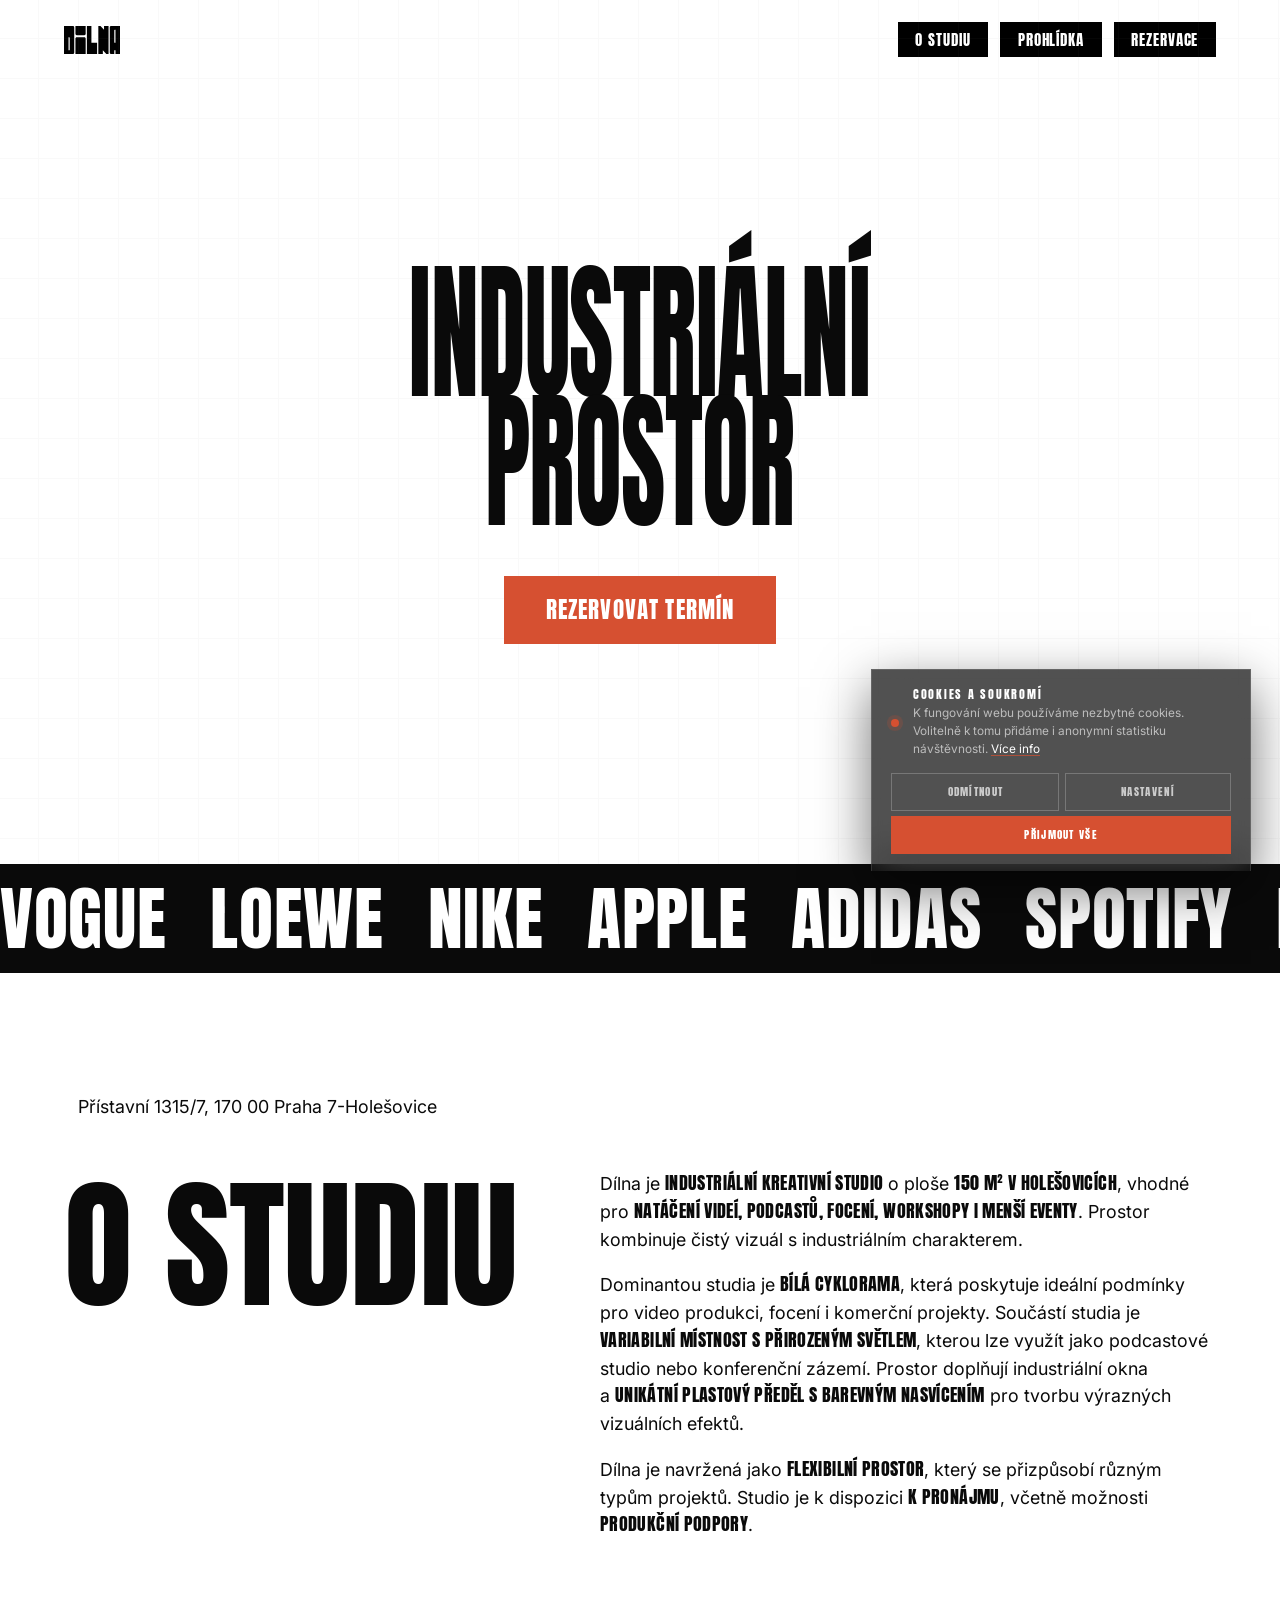
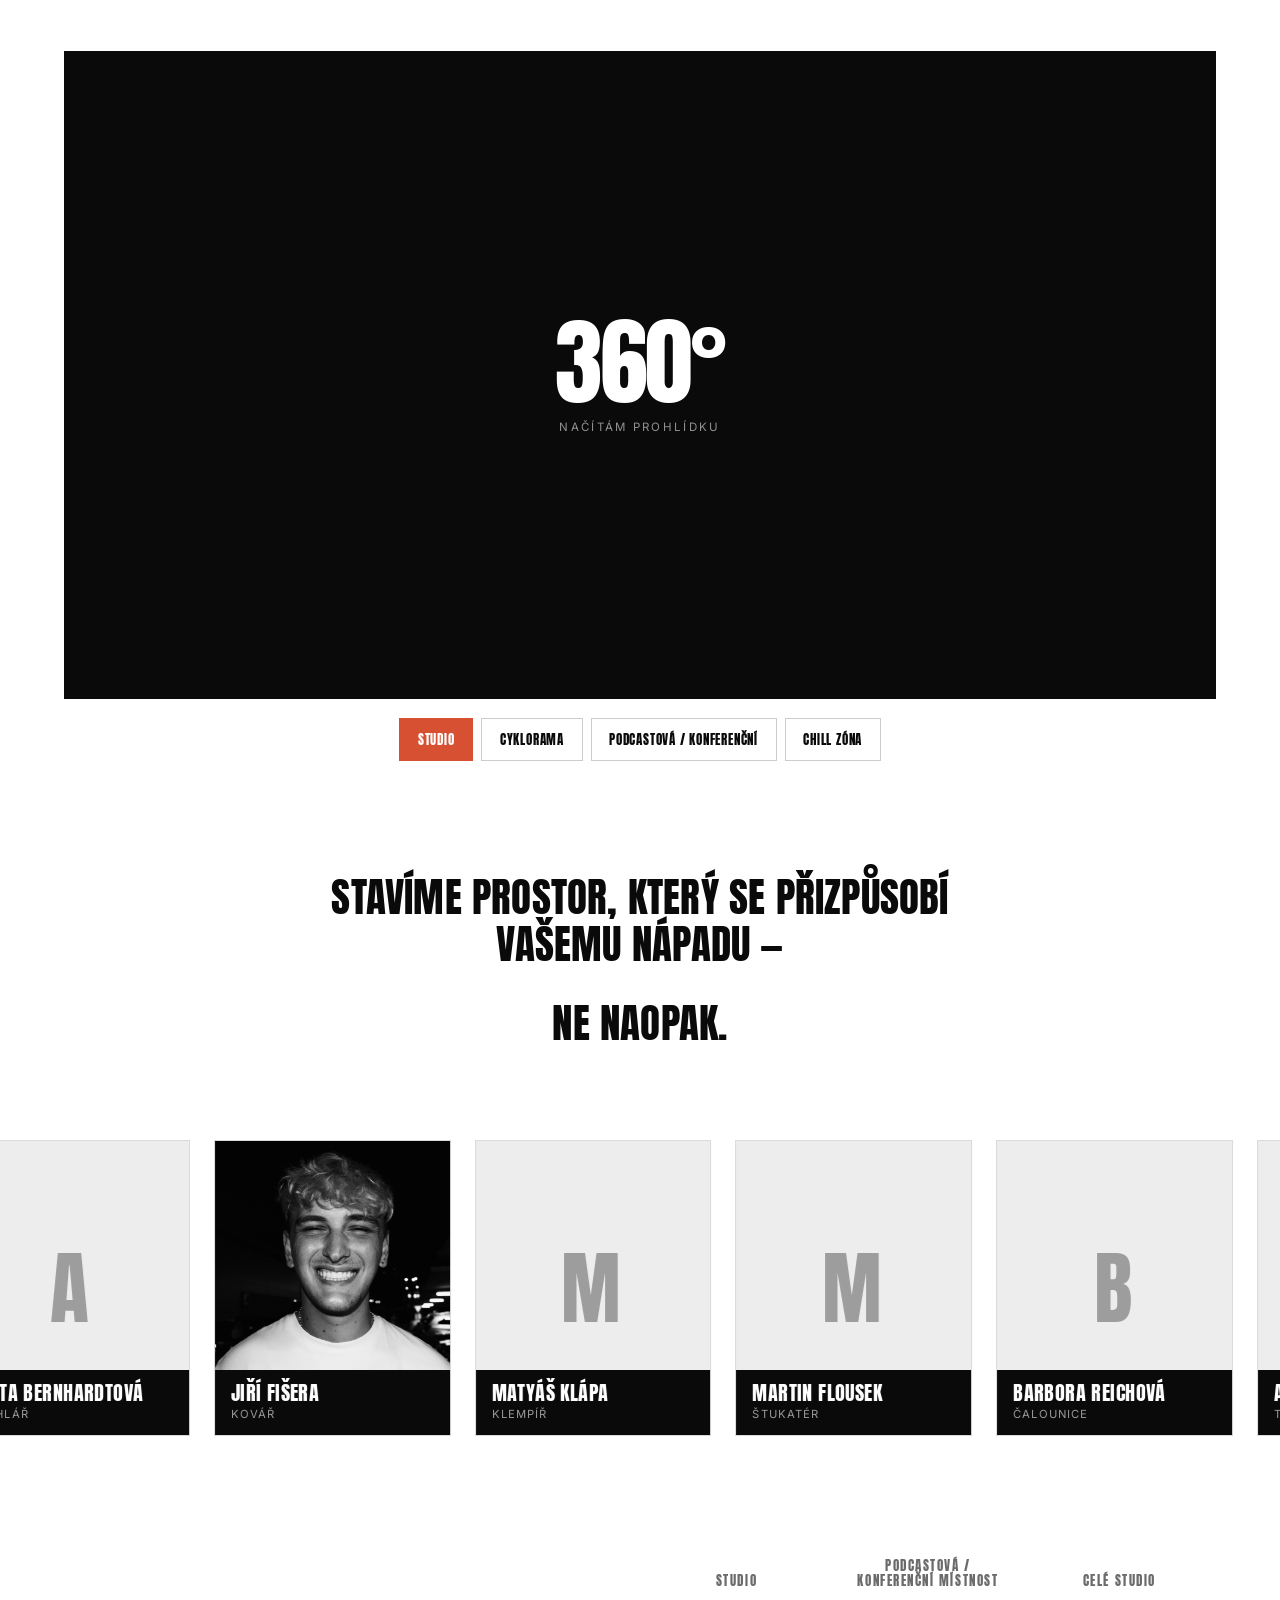
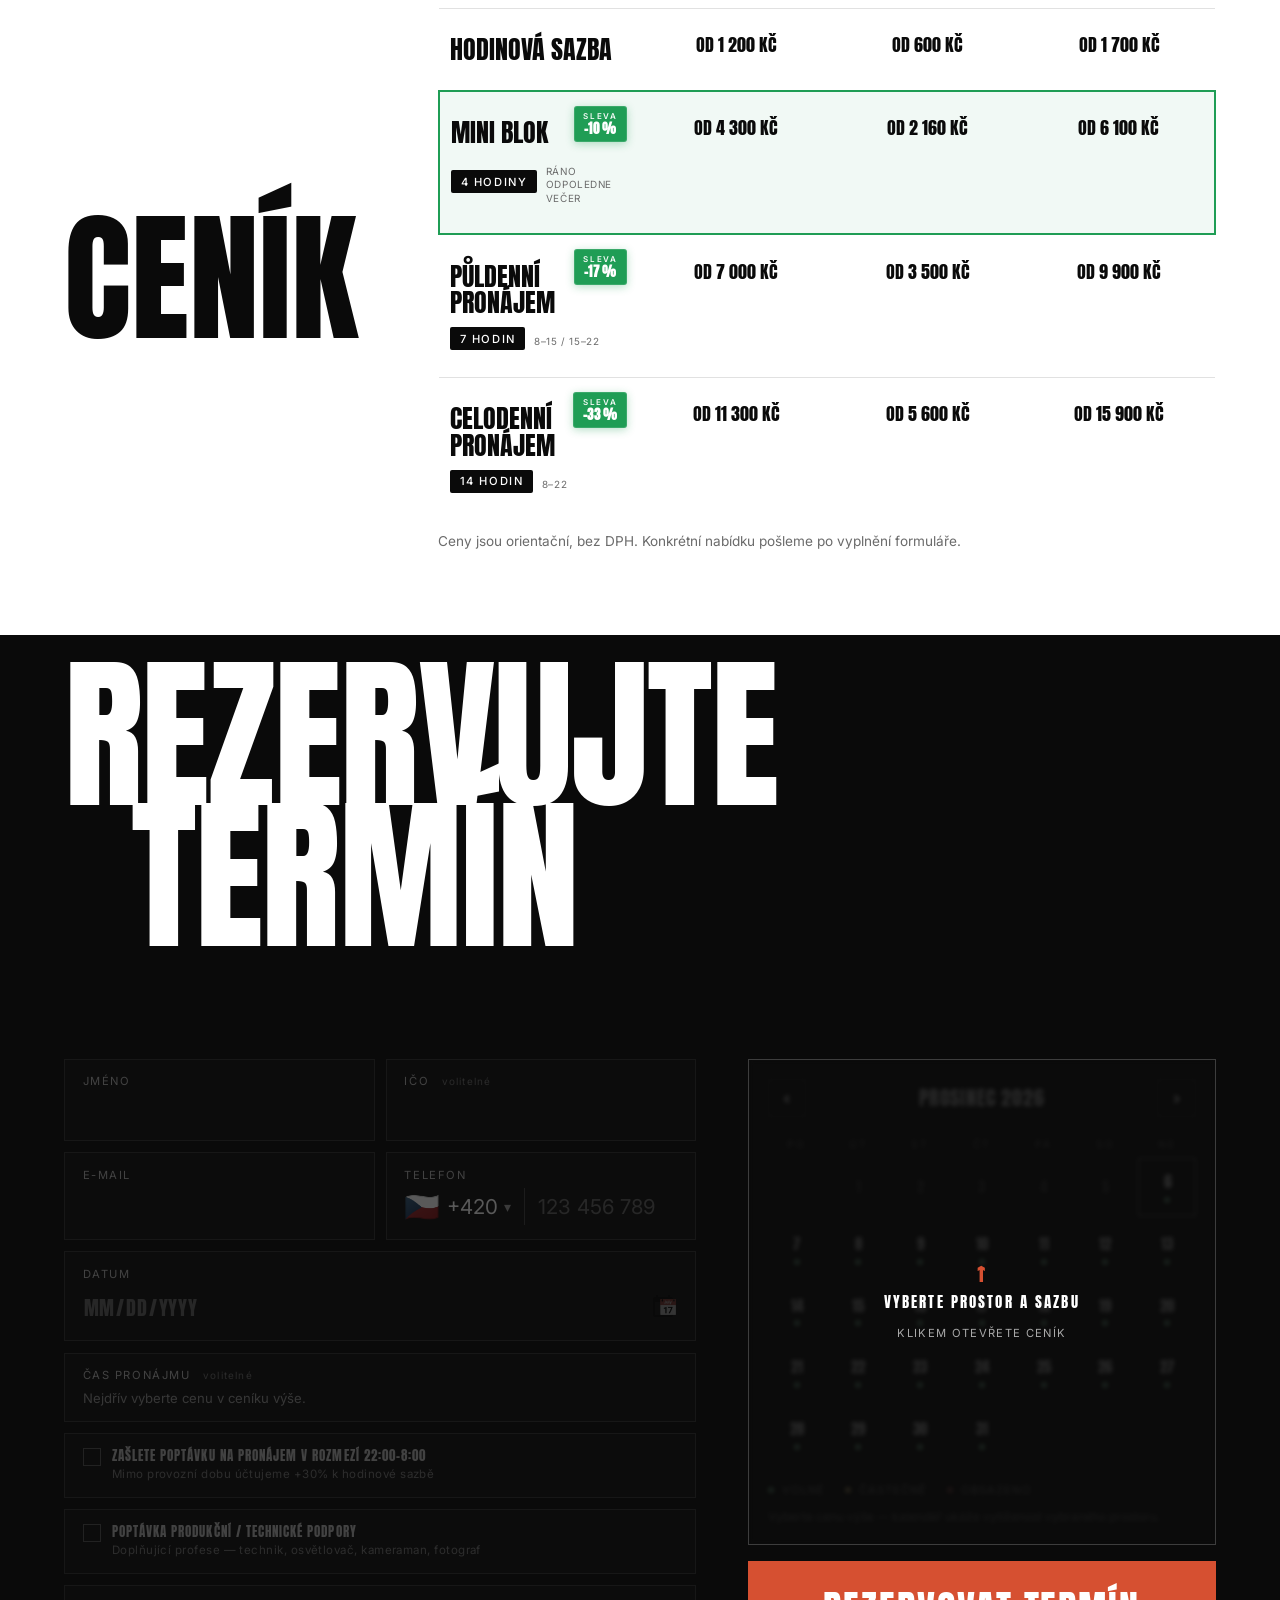
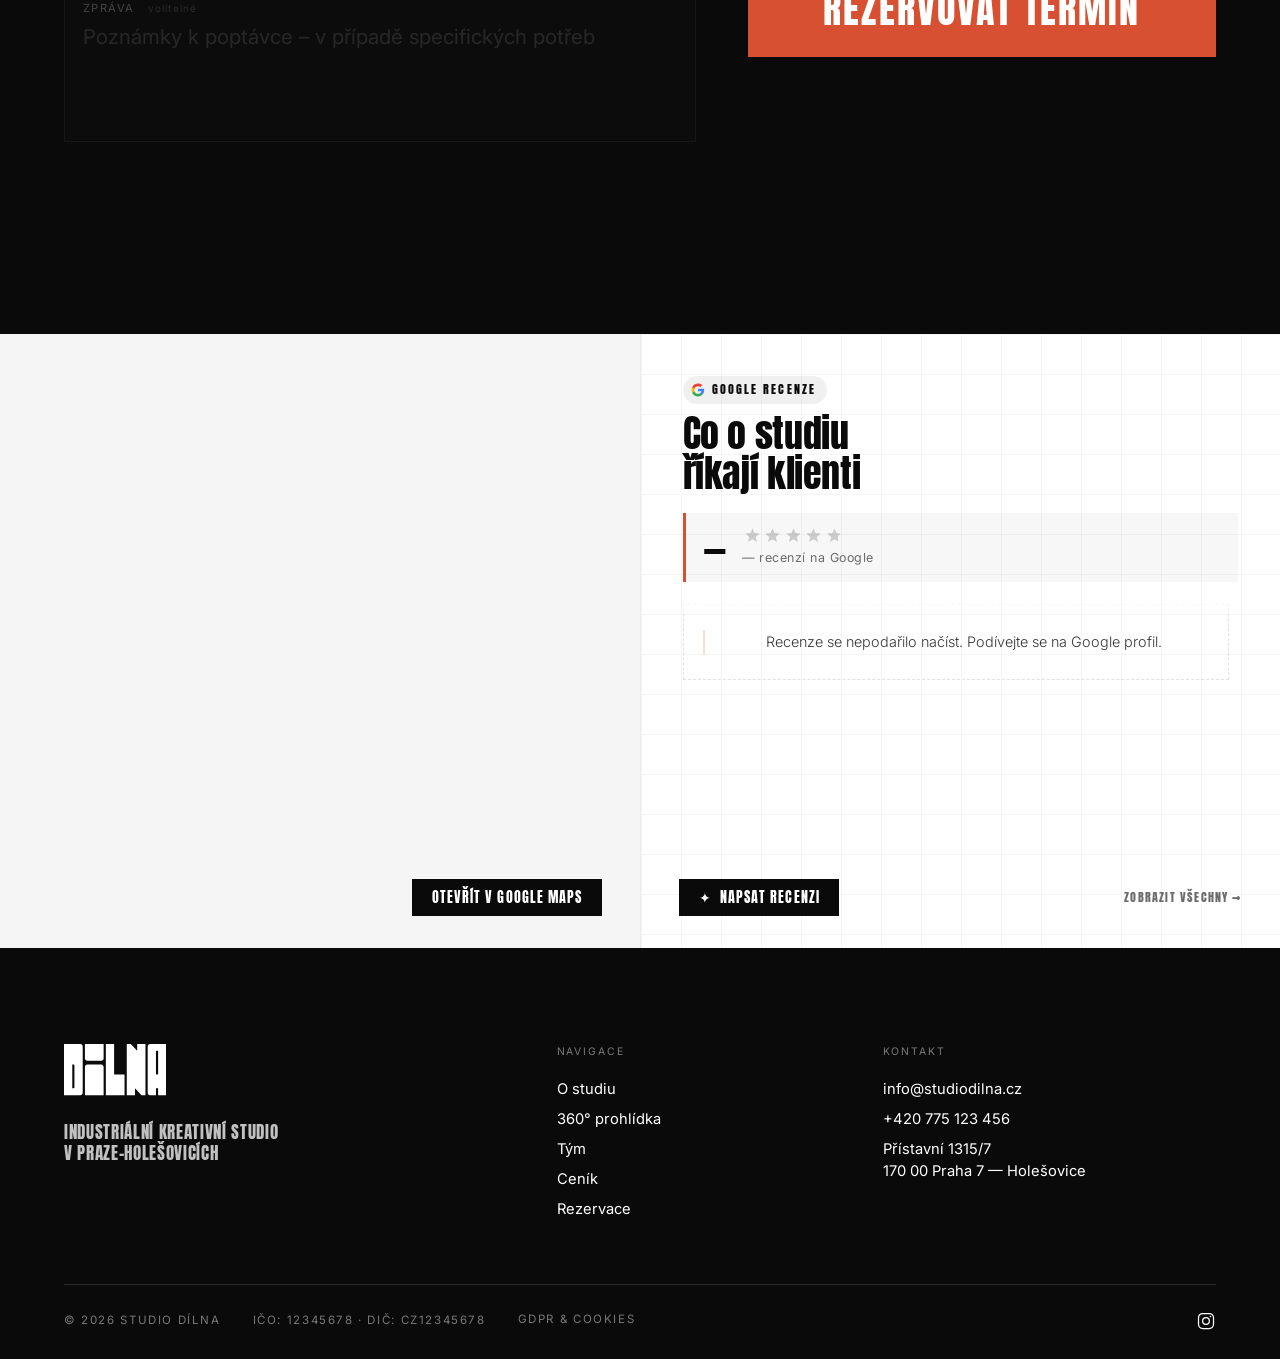
==== commit c3bb6d26: "SEO + security baseline: schema, robots/sitemap, .htaccess, less hero grid, bug fixes - SEO: enable " ====
--- a/index.html
+++ b/index.html
@@ -3,11 +3,16 @@
 <head>
   <meta charset="UTF-8" />
   <meta name="viewport" content="width=device-width, initial-scale=1.0" />
-  <title>Dílna — Industriální kreativní studio v Holešovicích</title>
-  <meta name="description" content="Industriální kreativní studio 150 m² v Praze-Holešovicích pro natáčení, focení a produkci. K pronájmu na hodiny, půldny a celé dny." />
-  <meta name="robots" content="noindex, nofollow" />
+  <title>Studio Dílna — Industriální kreativní studio v Praze-Holešovicích</title>
+  <meta name="description" content="Pronájem industriálního kreativního studia 150 m² v Praze-Holešovicích pro natáčení, focení, podcasty a workshopy. K dispozici po hodině, na půlden i celý den." />
+  <meta name="keywords" content="pronájem studia Praha, kreativní studio Holešovice, fotostudio, podcastové studio, video produkce, industriální prostor, lokace na natáčení" />
+  <meta name="robots" content="index, follow, max-image-preview:large" />
+  <meta name="googlebot" content="index, follow" />
+  <meta name="author" content="Studio Dílna" />
   <meta name="theme-color" content="#ffffff" />
+  <link rel="canonical" href="https://studiodilna.cz/" />
   <link rel="icon" type="image/svg+xml" href="assets/logo.svg" />
+  <link rel="apple-touch-icon" href="assets/logo.svg" />
 
   <!-- Preconnect — TLS handshake hned při startu, šetří ~150 ms na první fetch -->
   <link rel="preconnect" href="https://fonts.googleapis.com" />
@@ -20,32 +25,95 @@
   <link href="https://fonts.googleapis.com/css2?family=Anton&family=Inter:wght@300;400;500&display=swap" rel="stylesheet" />
   <!-- Leaflet a Pannellum CSS/JS se NACHÁZEJÍ LAZY z script.js až když user
        doroluje k mapě/360, ne na initial page load (300 KB šetříme). -->
-  <link rel="stylesheet" href="styles.css?v=160" />
-
-  <meta property="og:title" content="Dílna — Industriální kreativní studio v Holešovicích" />
-  <meta property="og:description" content="150 m² industriálního kreativního studia v Praze-Holešovicích pro natáčení, focení a produkci." />
+  <link rel="stylesheet" href="styles.css?v=162" />
+
+  <!-- Open Graph (Facebook, LinkedIn, WhatsApp) -->
+  <meta property="og:title" content="Studio Dílna — Industriální kreativní studio v Praze-Holešovicích" />
+  <meta property="og:description" content="Pronájem 150 m² industriálního kreativního studia pro natáčení, focení, podcasty a workshopy. K dispozici po hodině, na půlden i celý den." />
   <meta property="og:type" content="website" />
-  <meta property="og:url" content="https://studiodilna.cz" />
+  <meta property="og:url" content="https://studiodilna.cz/" />
   <meta property="og:locale" content="cs_CZ" />
-
-  <!-- LocalBusiness structured data — pomáhá Google v knowledge panelu -->
+  <meta property="og:site_name" content="Studio Dílna" />
+  <meta property="og:image" content="https://studiodilna.cz/assets/og-cover.jpg" />
+  <meta property="og:image:width" content="1200" />
+  <meta property="og:image:height" content="630" />
+  <meta property="og:image:alt" content="Industriální kreativní studio v Praze-Holešovicích" />
+
+  <!-- Twitter card -->
+  <meta name="twitter:card" content="summary_large_image" />
+  <meta name="twitter:title" content="Studio Dílna — Industriální kreativní studio v Praze-Holešovicích" />
+  <meta name="twitter:description" content="Pronájem 150 m² industriálního studia pro natáčení, focení, podcasty a workshopy." />
+  <meta name="twitter:image" content="https://studiodilna.cz/assets/og-cover.jpg" />
+
+  <!-- LocalBusiness structured data — pomáhá Google v knowledge panelu, Maps a vyhledávání -->
   <script type="application/ld+json">
   {
     "@context": "https://schema.org",
     "@type": "LocalBusiness",
+    "@id": "https://studiodilna.cz/#business",
     "name": "Studio Dílna",
-    "description": "Industriální kreativní studio 150 m² v Praze-Holešovicích pro natáčení, focení, podcasty a workshopy.",
+    "alternateName": "Dílna",
+    "description": "Industriální kreativní studio 150 m² v Praze-Holešovicích k pronájmu pro natáčení, focení, podcasty, workshopy a další kreativní produkci. K dispozici po hodině, na půlden i celý den.",
+    "image": "https://studiodilna.cz/assets/og-cover.jpg",
+    "logo": "https://studiodilna.cz/assets/logo.svg",
     "address": {
       "@type": "PostalAddress",
       "streetAddress": "Přístavní 1315/7",
       "addressLocality": "Praha 7-Holešovice",
+      "addressRegion": "Praha",
       "postalCode": "170 00",
       "addressCountry": "CZ"
     },
     "geo": { "@type": "GeoCoordinates", "latitude": 50.10422, "longitude": 14.44843 },
     "email": "info@studiodilna.cz",
-    "url": "https://studiodilna.cz",
-    "areaServed": "Praha"
+    "url": "https://studiodilna.cz/",
+    "priceRange": "600 – 16 000 Kč",
+    "openingHoursSpecification": {
+      "@type": "OpeningHoursSpecification",
+      "dayOfWeek": ["Monday","Tuesday","Wednesday","Thursday","Friday","Saturday","Sunday"],
+      "opens": "00:00",
+      "closes": "23:59"
+    },
+    "areaServed": [
+      { "@type": "City", "name": "Praha" },
+      { "@type": "Country", "name": "Česká republika" }
+    ],
+    "sameAs": [
+      "https://www.instagram.com/studiodilna/"
+    ],
+    "makesOffer": [
+      {
+        "@type": "Offer",
+        "name": "Hodinový pronájem",
+        "priceCurrency": "CZK",
+        "priceSpecification": { "@type": "UnitPriceSpecification", "price": 600, "priceCurrency": "CZK", "unitText": "hour" }
+      },
+      {
+        "@type": "Offer",
+        "name": "Půldenní pronájem (7 hodin)",
+        "priceCurrency": "CZK",
+        "priceSpecification": { "@type": "UnitPriceSpecification", "price": 3500, "priceCurrency": "CZK" }
+      },
+      {
+        "@type": "Offer",
+        "name": "Celodenní pronájem (14 hodin)",
+        "priceCurrency": "CZK",
+        "priceSpecification": { "@type": "UnitPriceSpecification", "price": 5600, "priceCurrency": "CZK" }
+      }
+    ]
+  }
+  </script>
+
+  <!-- WebSite + SearchAction (pomáhá Google identifikovat značku) -->
+  <script type="application/ld+json">
+  {
+    "@context": "https://schema.org",
+    "@type": "WebSite",
+    "@id": "https://studiodilna.cz/#website",
+    "url": "https://studiodilna.cz/",
+    "name": "Studio Dílna",
+    "inLanguage": "cs-CZ",
+    "publisher": { "@id": "https://studiodilna.cz/#business" }
   }
   </script>
 </head>
@@ -164,7 +232,7 @@
 
   <!-- ===== O STUDIU ===== -->
   <section class="about" id="o-studiu">
-    <a class="about__index" href="https://maps.app.goo.gl/gTKptpRTpkgJQnJR6" target="_blank" rel="noopener">Přístavní 1315/7, 170 00 Praha 7-Holešovice</a>
+    <a class="about__index" href="https://maps.app.goo.gl/gTKptpRTpkgJQnJR6" target="_blank" rel="noopener noreferrer">Přístavní 1315/7, 170 00 Praha 7-Holešovice</a>
     <h2 class="about__heading">O studiu</h2>
     <div class="about__body">
       <p>Dílna je <strong class="about__hl">industriální kreativní studio</strong> o&nbsp;ploše <strong class="about__hl">150&nbsp;m² v&nbsp;Holešovicích</strong>, vhodné pro <strong class="about__hl">natáčení videí, podcastů, focení, workshopy i&nbsp;menší eventy</strong>. Prostor kombinuje čistý vizuál s&nbsp;industriálním charakterem.</p>
@@ -581,7 +649,7 @@
   <section class="map-row" aria-label="Poloha a recenze">
     <div class="map" aria-label="Poloha studia Dílna na mapě">
       <div class="map__canvas" id="mapCanvas"></div>
-      <a class="map__cta" href="https://maps.app.goo.gl/gTKptpRTpkgJQnJR6" target="_blank" rel="noopener">
+      <a class="map__cta" href="https://maps.app.goo.gl/gTKptpRTpkgJQnJR6" target="_blank" rel="noopener noreferrer">
         Otevřít v Google Maps
       </a>
     </div>
@@ -623,7 +691,7 @@
           <span class="reviews__write-icon" aria-hidden="true">✦</span>
           <span>Napsat recenzi</span>
         </button>
-        <a class="reviews__all" id="reviewsAllLink" href="https://maps.app.goo.gl/gTKptpRTpkgJQnJR6" target="_blank" rel="noopener">
+        <a class="reviews__all" id="reviewsAllLink" href="https://maps.app.goo.gl/gTKptpRTpkgJQnJR6" target="_blank" rel="noopener noreferrer">
           Zobrazit všechny →
         </a>
       </footer>
@@ -660,7 +728,7 @@
         <span class="foot__label">Kontakt</span>
         <a href="mailto:info@studiodilna.cz">info@studiodilna.cz</a>
         <a href="tel:+420775123456">+420 775 123 456</a>
-        <a href="https://maps.app.goo.gl/gTKptpRTpkgJQnJR6" target="_blank" rel="noopener">
+        <a href="https://maps.app.goo.gl/gTKptpRTpkgJQnJR6" target="_blank" rel="noopener noreferrer">
           Přístavní 1315/7<br />170 00 Praha 7 — Holešovice
         </a>
       </div>
@@ -763,7 +831,7 @@
         <p class="rev-modal__lead">Vyberte si, kam zpětnou vazbu nasměrujete.</p>
 
         <div class="rev-modal__options">
-          <a class="rev-option rev-option--google" id="reviewModalGoogle" target="_blank" rel="noopener">
+          <a class="rev-option rev-option--google" id="reviewModalGoogle" target="_blank" rel="noopener noreferrer">
             <span class="rev-option__icon" aria-hidden="true">
               <svg viewBox="0 0 24 24" width="28" height="28">
                 <path fill="#4285F4" d="M22.56 12.25c0-.78-.07-1.53-.2-2.25H12v4.26h5.92c-.26 1.37-1.04 2.53-2.21 3.31v2.77h3.57c2.08-1.92 3.28-4.74 3.28-8.09z"/>
@@ -852,7 +920,7 @@
           <h3 class="rev-modal__title">Děkujeme!</h3>
           <p class="rev-modal__lead">Vaše recenze dorazila do studia. Vážíme si toho.</p>
           <p class="rev-thanks__note">Pomohli byste nám i krátkou recenzí na Google? Zabere to minutu a posílí to viditelnost studia ve vyhledávání.</p>
-          <a class="rev-thanks__google" id="reviewThanksGoogle" target="_blank" rel="noopener">
+          <a class="rev-thanks__google" id="reviewThanksGoogle" target="_blank" rel="noopener noreferrer">
             <svg viewBox="0 0 24 24" width="18" height="18" aria-hidden="true">
               <path fill="#4285F4" d="M22.56 12.25c0-.78-.07-1.53-.2-2.25H12v4.26h5.92c-.26 1.37-1.04 2.53-2.21 3.31v2.77h3.57c2.08-1.92 3.28-4.74 3.28-8.09z"/>
               <path fill="#34A853" d="M12 23c2.97 0 5.46-.98 7.28-2.66l-3.57-2.77c-.98.66-2.23 1.06-3.71 1.06-2.86 0-5.29-1.93-6.16-4.53H2.18v2.84C3.99 20.53 7.7 23 12 23z"/>
@@ -866,6 +934,6 @@
     </div>
   </div>
 
-  <script src="script.js?v=136" defer></script>
+  <script src="script.js?v=137" defer></script>
 </body>
 </html>
--- a/styles.css
+++ b/styles.css
@@ -218,12 +218,12 @@
     linear-gradient(to bottom, rgba(10, 10, 10, 1) 1px, transparent 1px);
   background-size: 40px 40px;
   background-position: 0 0;
-  opacity: 0.035;
+  opacity: 0.018;
 }
 .hero__grid-layer--reveal {
-  opacity: 0.18;
-  -webkit-mask-image: radial-gradient(280px circle at var(--mx) var(--my), black 0%, transparent 70%);
-          mask-image: radial-gradient(280px circle at var(--mx) var(--my), black 0%, transparent 70%);
+  opacity: 0.09;
+  -webkit-mask-image: radial-gradient(260px circle at var(--mx) var(--my), black 0%, transparent 70%);
+          mask-image: radial-gradient(260px circle at var(--mx) var(--my), black 0%, transparent 70%);
 }
 @media (prefers-reduced-motion: reduce) {
   .hero__grid-layer--reveal { display: none; }
@@ -2202,6 +2202,7 @@
   background: #141414;
   border: 1px solid rgba(255, 255, 255, 0.16);
   max-height: 260px;
+  max-width: calc(100vw - 1.4rem);
   overflow-y: auto;
   display: grid;
   grid-template-columns: 1fr 1fr;
